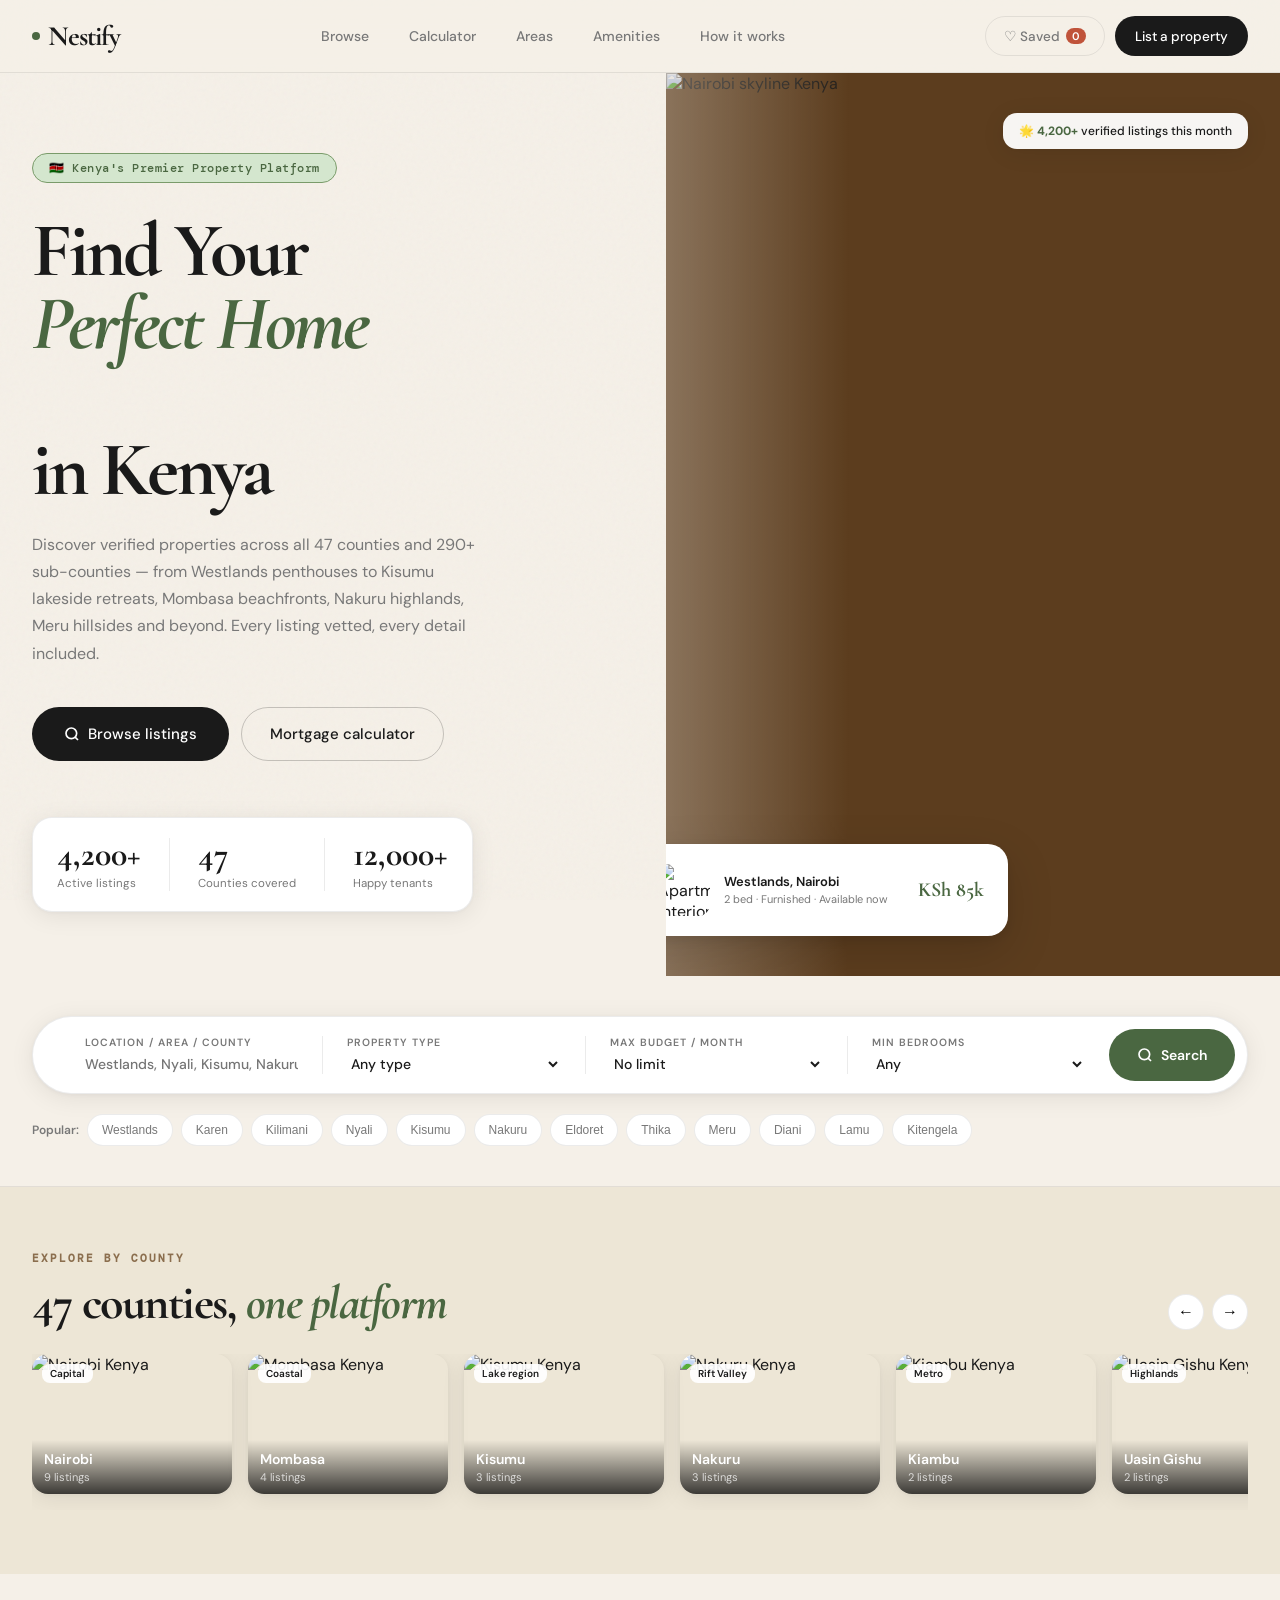
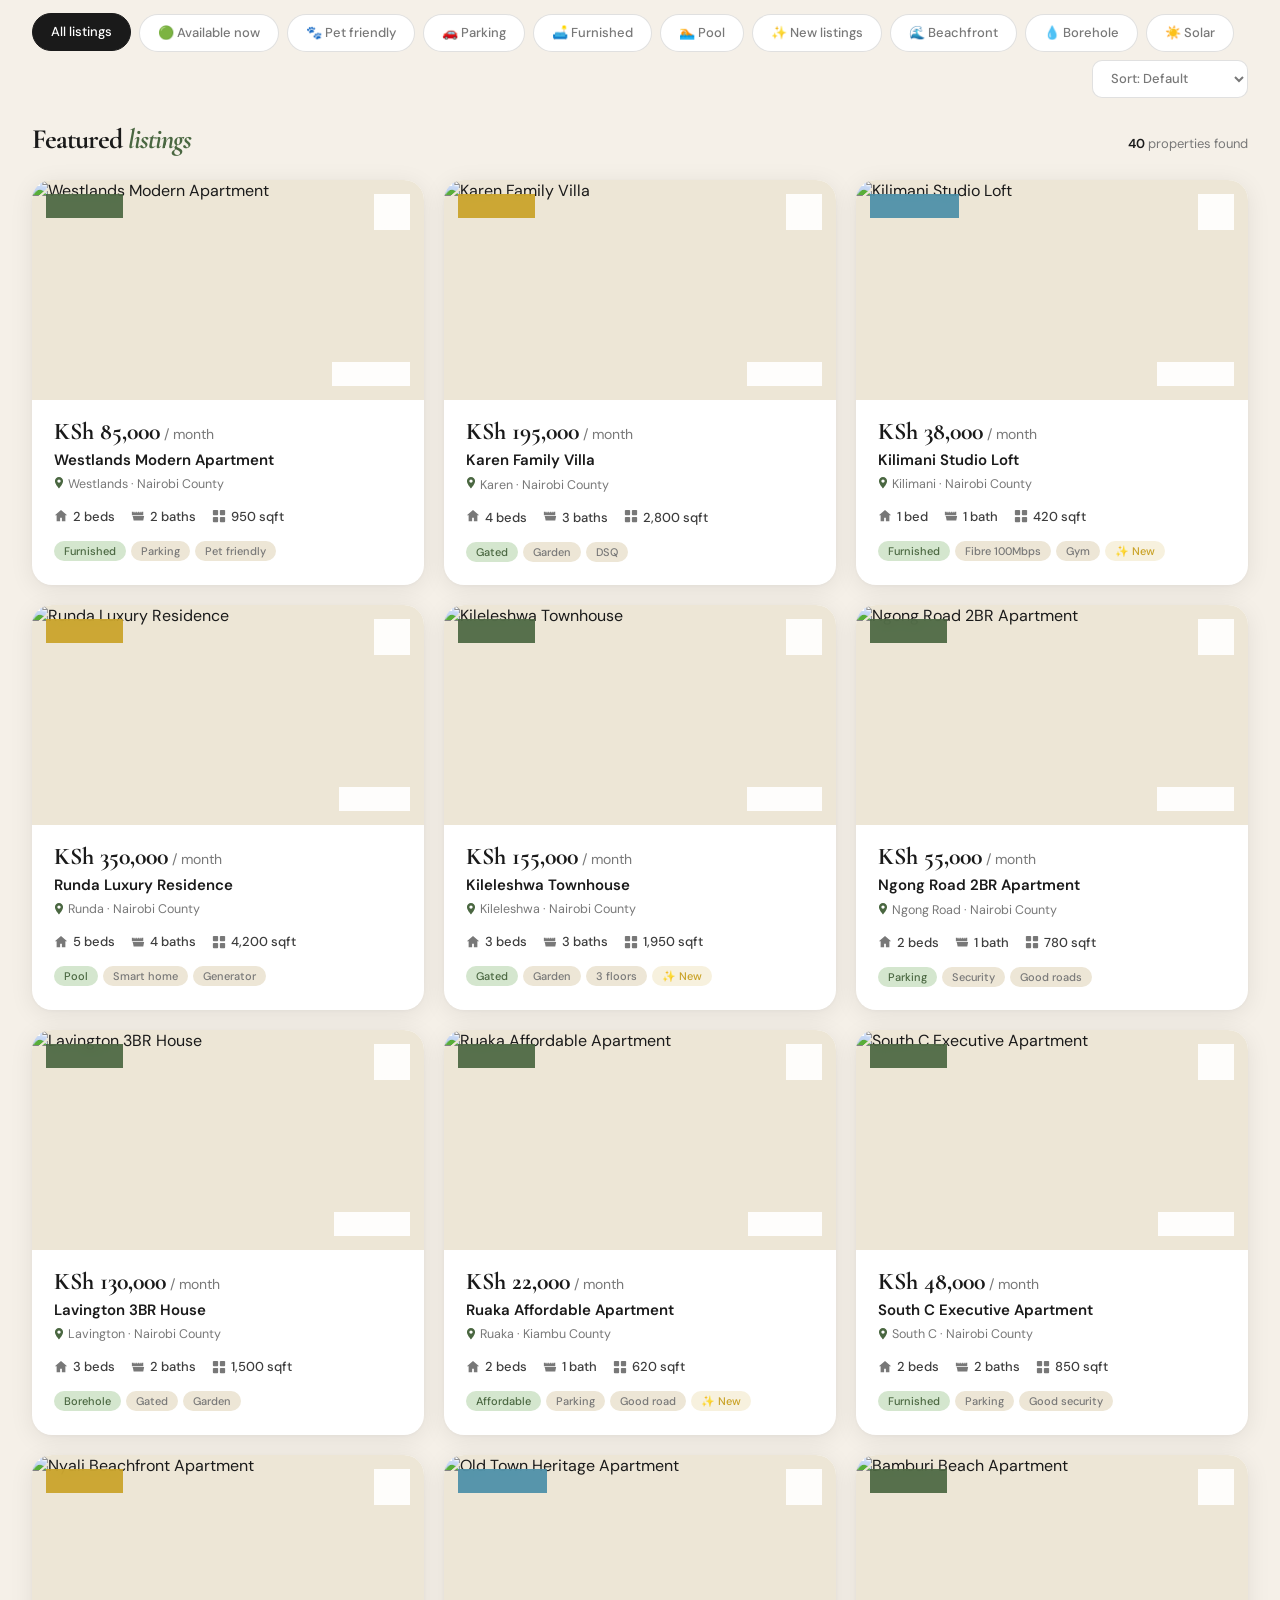
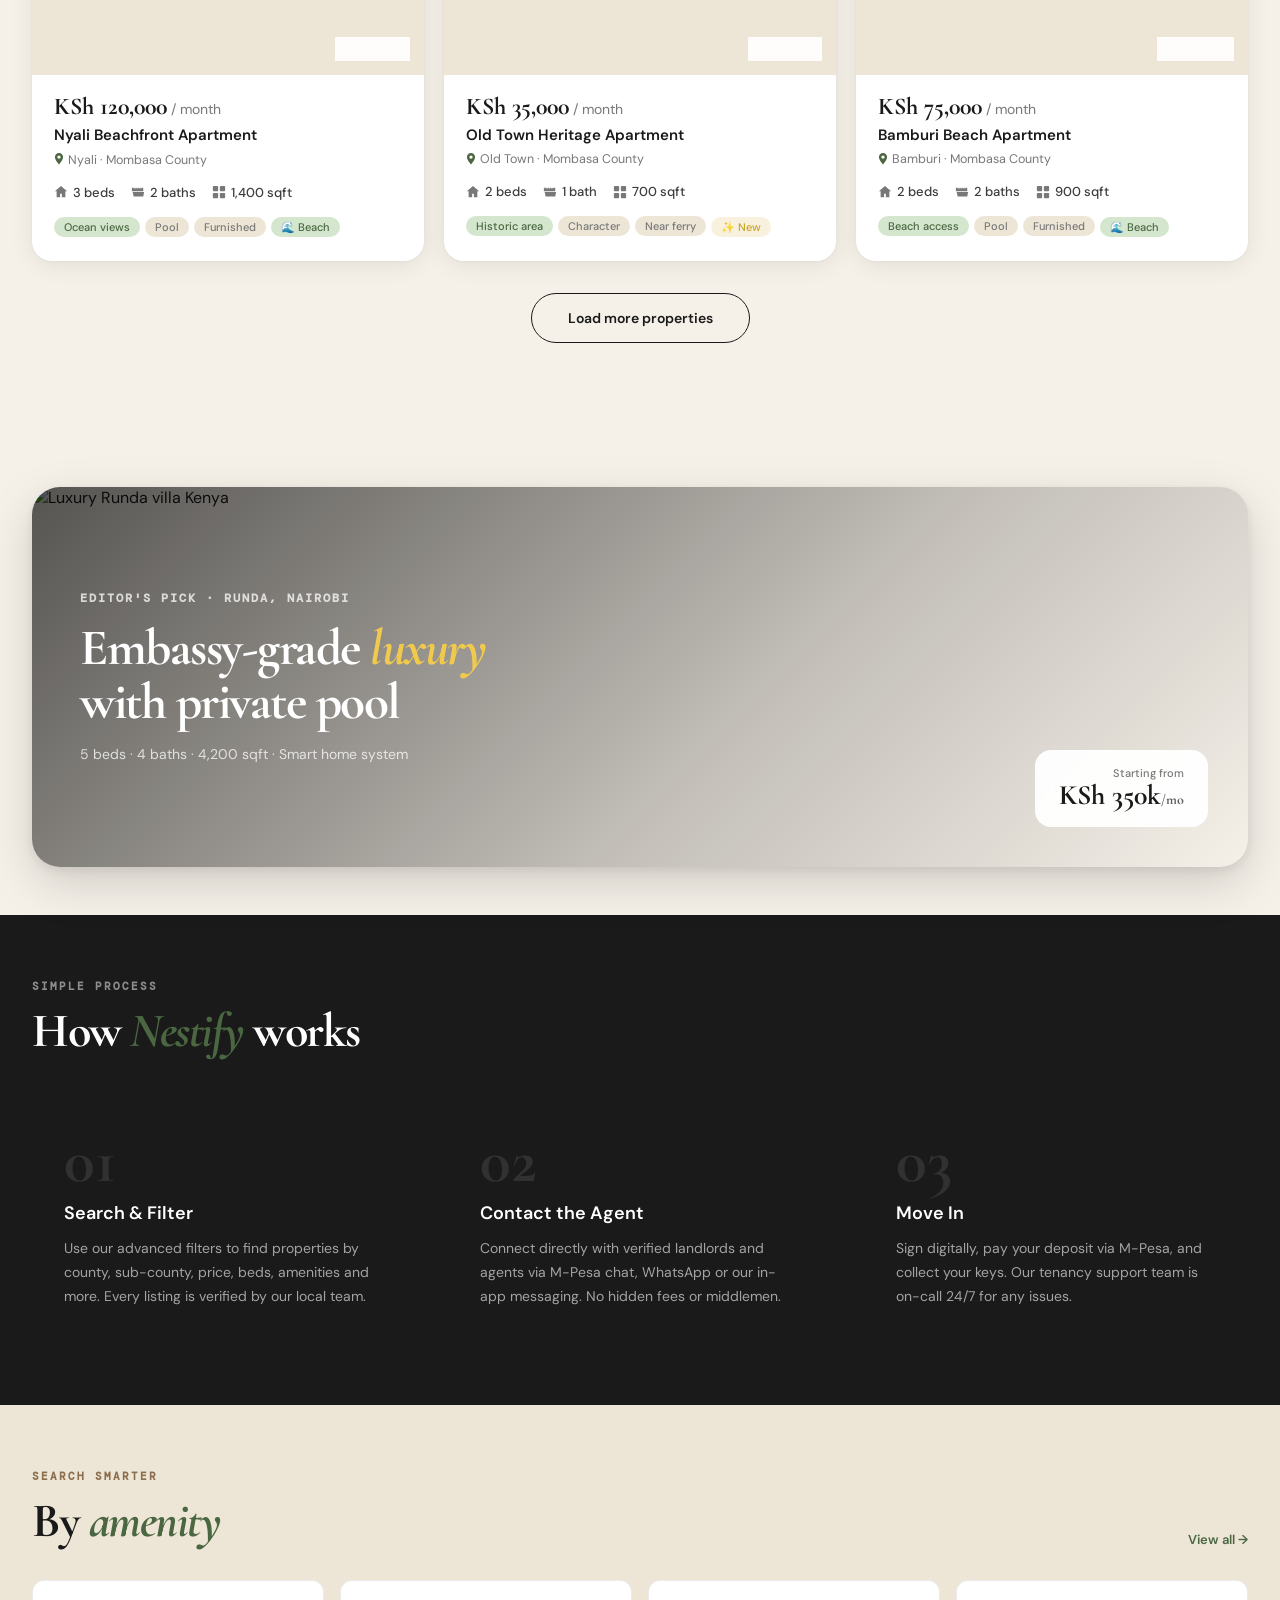
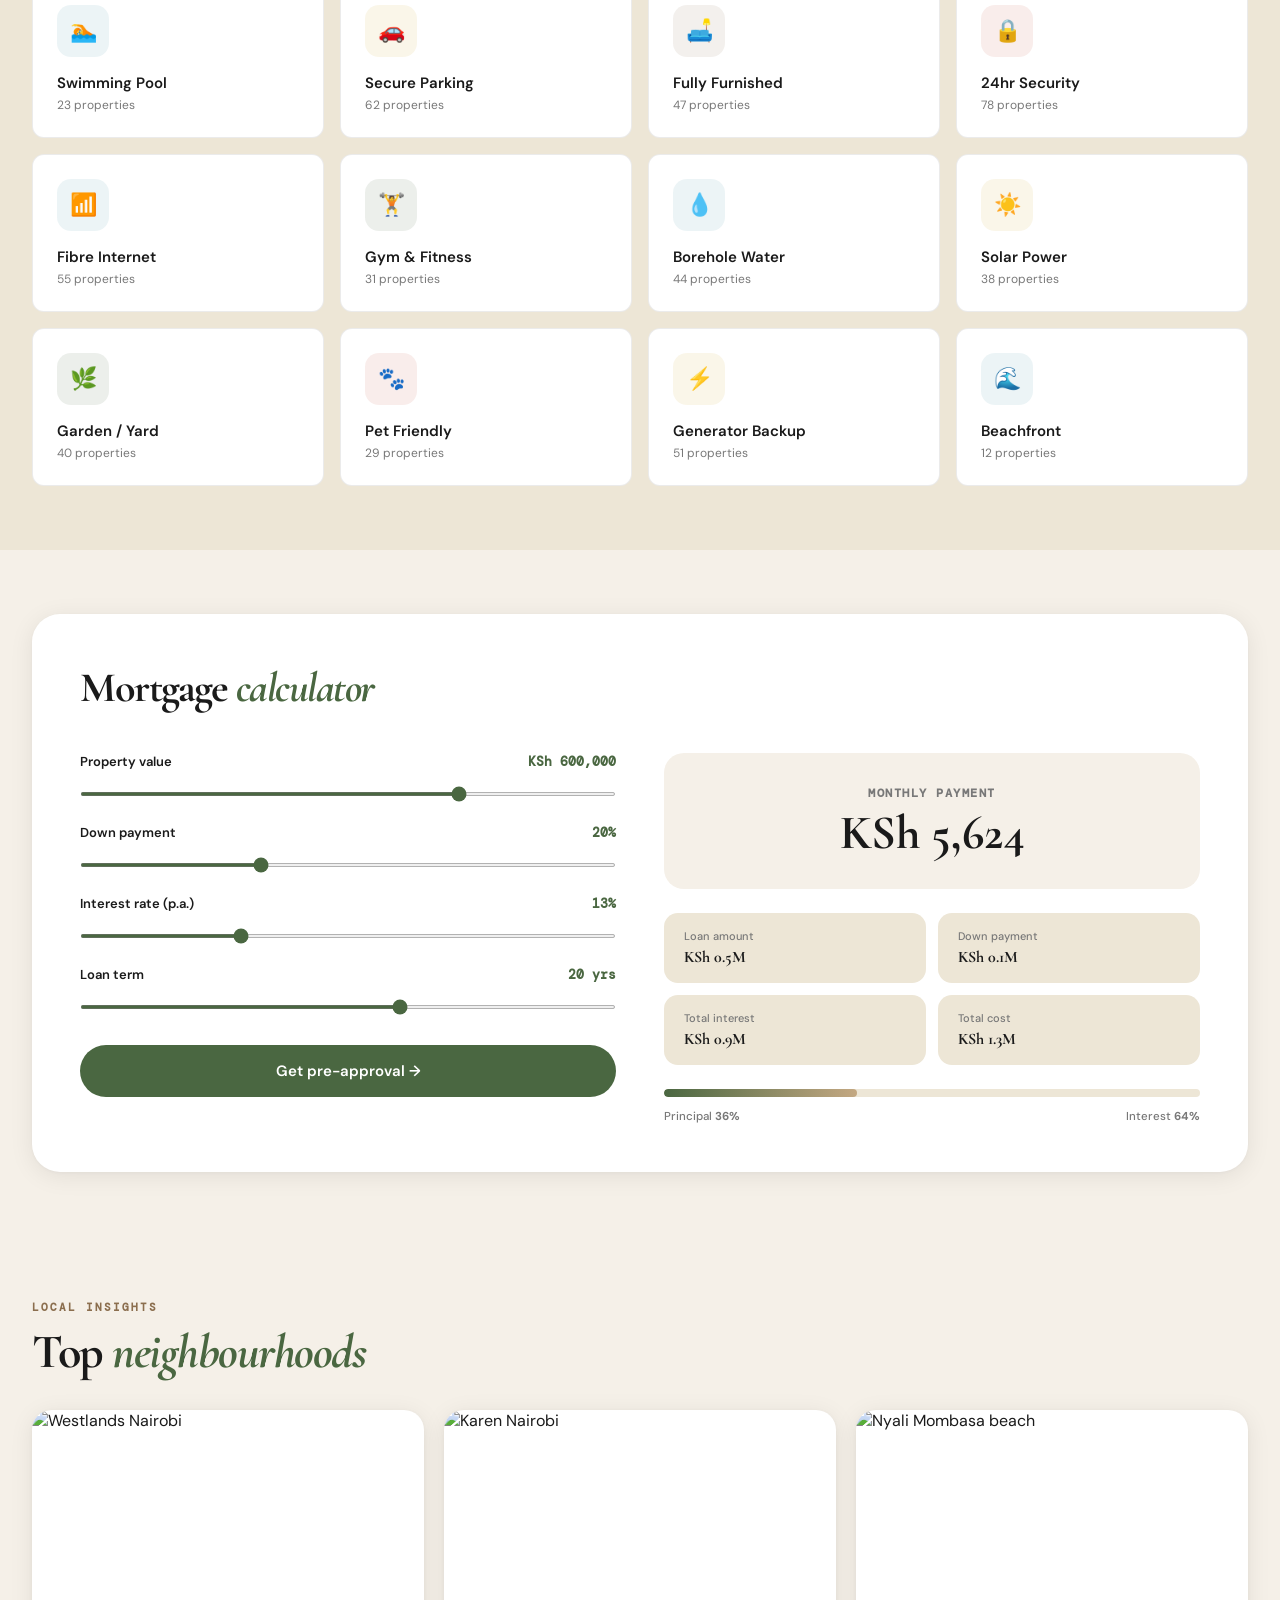
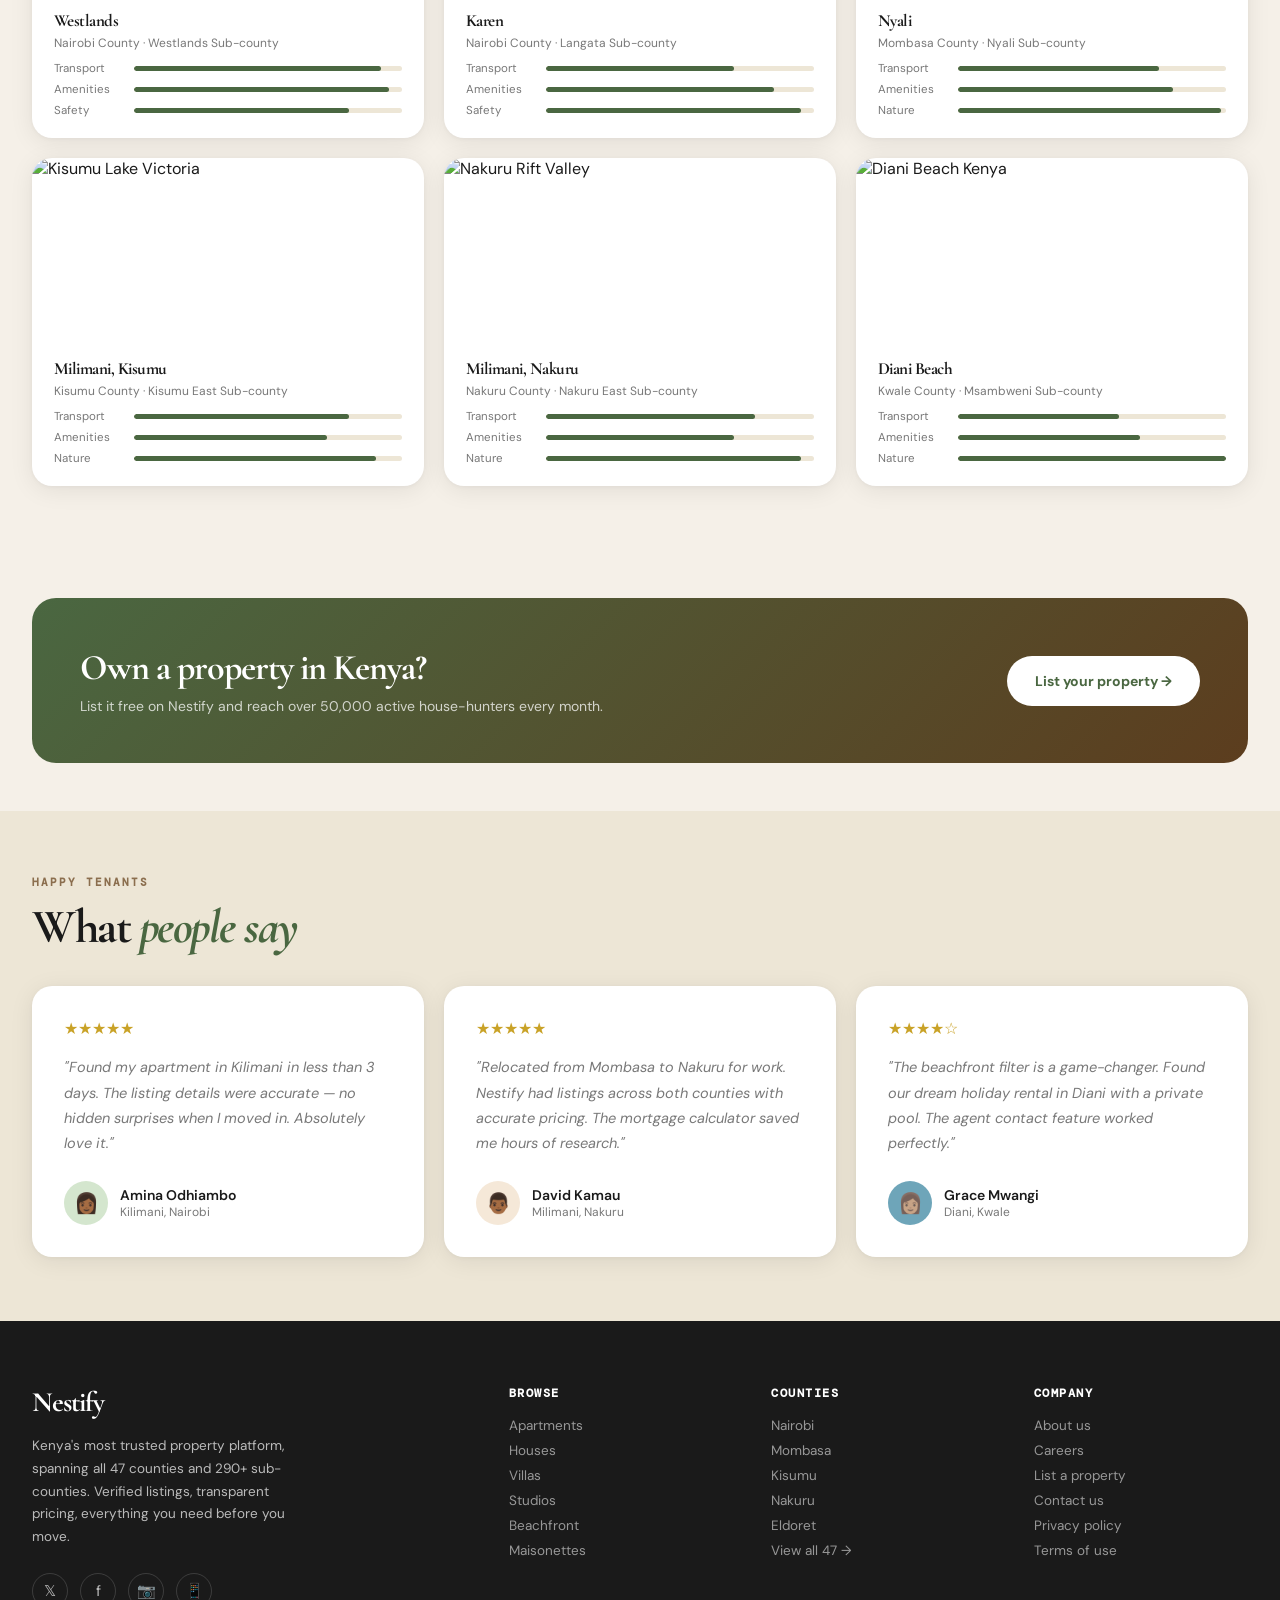
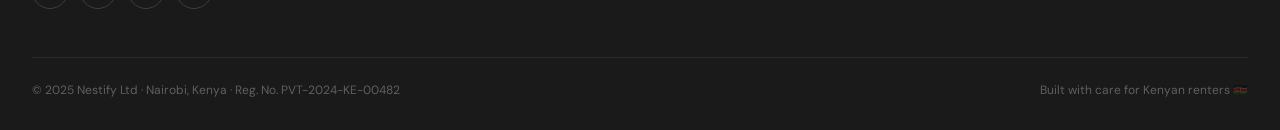
==== index.html @ 5747f7d3 "changing nestlify.html to index.html to fix vercel error 404" ====
<!DOCTYPE html>
<html lang="en">
<head>
<meta charset="UTF-8"/>
<meta name="viewport" content="width=device-width, initial-scale=1.0"/>
<title>Nestify — Find Your Perfect Home Across Kenya</title>
<link rel="preconnect" href="https://fonts.googleapis.com"/>
<link href="https://fonts.googleapis.com/css2?family=Cormorant+Garamond:ital,wght@0,400;0,600;0,700;1,400;1,600&family=DM+Sans:wght@300;400;500;600&family=DM+Mono:wght@400;500&display=swap" rel="stylesheet"/>
<link rel="stylesheet" href="style.css"/>
</head>
<body>


<div class="toast" id="toast"></div>

<!-- MOBILE NAV -->
<div class="mobile-nav" id="mobileNav">
  <div class="mobile-nav-header">
    <div class="logo"><div class="logo-dot"></div>Nestify</div>
    <button onclick="toggleMobileNav()" style="background:none;border:none;font-size:22px;cursor:pointer">✕</button>
  </div>
  <div class="mobile-nav-links">
    <a onclick="scrollTo('listings');toggleMobileNav()">Browse Listings</a>
    <a onclick="scrollTo('calculator');toggleMobileNav()">Mortgage Calculator</a>
    <a onclick="scrollTo('neighbourhoods');toggleMobileNav()">Neighbourhoods</a>
    <a onclick="scrollTo('amenities');toggleMobileNav()">Amenities</a>
    <a onclick="scrollTo('how');toggleMobileNav()">How It Works</a>
  </div>
</div>

<!-- MODAL -->
<div class="modal-overlay" id="modal" onclick="handleModalClick(event)">
  <div class="modal" id="modalContent">
    <button class="modal-close" onclick="closeModal()">✕</button>
    <div id="modalInner"></div>
  </div>
</div>

<div class="page">

<!-- ── NAVBAR ── -->
<nav>
  <div class="nav-inner">
    <div class="logo"><div class="logo-dot"></div>Nestify</div>
    <div class="nav-links">
      <a onclick="document.getElementById('listings').scrollIntoView({behavior:'smooth'})">Browse</a>
      <a onclick="document.getElementById('calculator').scrollIntoView({behavior:'smooth'})">Calculator</a>
      <a onclick="document.getElementById('neighbourhoods').scrollIntoView({behavior:'smooth'})">Areas</a>
      <a onclick="document.getElementById('amenities').scrollIntoView({behavior:'smooth'})">Amenities</a>
      <a onclick="document.getElementById('how').scrollIntoView({behavior:'smooth'})">How it works</a>
    </div>
    <div class="nav-right">
      <button class="btn-outline" onclick="showToast('Your saved listings will appear here!')">
        ♡ Saved <span class="saved-badge" id="savedCount">0</span>
      </button>
      <button class="btn-primary" onclick="showToast('List your property — coming soon!')">List a property</button>
      <div class="hamburger" onclick="toggleMobileNav()">
        <span></span><span></span><span></span>
      </div>
    </div>
  </div>
</nav>

<!-- ── HERO ── -->
<section class="hero">
  <div class="hero-left">
    <div class="hero-eyebrow">🇰🇪 Kenya's Premier Property Platform</div>
    <h1>Find Your<br><em>Perfect Home</em><br>in Kenya</h1>
    <p class="hero-sub">Discover verified properties across all 47 counties and 290+ sub-counties — from Westlands penthouses to Kisumu lakeside retreats, Mombasa beachfronts, Nakuru highlands, Meru hillsides and beyond. Every listing vetted, every detail included.</p>
    <div class="hero-ctas">
      <button class="btn-hero-main" onclick="document.getElementById('listings').scrollIntoView({behavior:'smooth'})">
        <svg width="16" height="16" fill="none" stroke="currentColor" stroke-width="2.5" viewBox="0 0 24 24"><circle cx="11" cy="11" r="8"/><path d="M21 21l-4.35-4.35"/></svg>
        Browse listings
      </button>
      <button class="btn-hero-ghost" onclick="document.getElementById('calculator').scrollIntoView({behavior:'smooth'})">Mortgage calculator</button>
    </div>
    <div class="hero-stats">
      <div class="hero-stat"><div class="stat-num" id="cu1">0</div><div class="stat-label">Active listings</div></div>
      <div class="hero-stat"><div class="stat-num" id="cu2">0</div><div class="stat-label">Counties covered</div></div>
      <div class="hero-stat"><div class="stat-num" id="cu3">0</div><div class="stat-label">Happy tenants</div></div>
    </div>
  </div>
  <div class="hero-right">
    <!-- Real Nairobi skyline from Unsplash -->
    <img class="hero-img-main"
      src="https://images.unsplash.com/photo-1611348586840-ea9872d33411?w=900&q=80&auto=format&fit=crop"
      alt="Nairobi skyline Kenya" loading="lazy"/>
    <div class="hero-float-card">
      <img class="float-img"
        src="https://images.unsplash.com/photo-1564013799919-ab600027ffc6?w=120&q=80&auto=format&fit=crop"
        alt="Apartment interior"/>
      <div class="float-info">
        <h4>Westlands, Nairobi</h4>
        <p>2 bed · Furnished · Available now</p>
      </div>
      <div class="float-price">KSh 85k</div>
    </div>
    <div class="hero-badge-card">🌟 <span>4,200+</span> verified listings this month</div>
  </div>
</section>

<!-- ── SEARCH ── -->
<div class="search-wrap" id="listings">
  <div class="container">
    <div class="search-bar">
      <div class="sf">
        <label>Location / Area / County</label>
        <input type="text" id="searchInput" placeholder="Westlands, Nyali, Kisumu, Nakuru, Eldoret…" oninput="filterListings()"/>
      </div>
      <div class="sf">
        <label>Property type</label>
        <select id="typeFilter" onchange="filterListings()">
          <option value="">Any type</option>
          <option>Apartment</option>
          <option>House</option>
          <option>Studio</option>
          <option>Villa</option>
          <option>Townhouse</option>
          <option>Beachfront</option>
          <option>Cottage</option>
          <option>Bungalow</option>
          <option>Maisonette</option>
        </select>
      </div>
      <div class="sf">
        <label>Max budget / month</label>
        <select id="priceFilter" onchange="filterListings()">
          <option value="">No limit</option>
          <option value="15000">Under KSh 15k</option>
          <option value="30000">Under KSh 30k</option>
          <option value="60000">Under KSh 60k</option>
          <option value="100000">Under KSh 100k</option>
          <option value="200000">Under KSh 200k</option>
          <option value="400000">Under KSh 400k</option>
        </select>
      </div>
      <div class="sf">
        <label>Min bedrooms</label>
        <select id="bedsFilter" onchange="filterListings()">
          <option value="0">Any</option>
          <option value="1">1+</option>
          <option value="2">2+</option>
          <option value="3">3+</option>
          <option value="4">4+</option>
        </select>
      </div>
      <button class="btn-search-main" onclick="filterListings()">
        <svg width="16" height="16" fill="none" stroke="currentColor" stroke-width="2.5" viewBox="0 0 24 24"><circle cx="11" cy="11" r="8"/><path d="M21 21l-4.35-4.35"/></svg>
        Search
      </button>
    </div>
    <div class="quick-areas">
      <span style="font-size:12px;font-weight:600;color:var(--ink-muted);align-self:center;white-space:nowrap">Popular:</span>
      <button class="area-pill" onclick="quickSearch('Westlands')">Westlands</button>
      <button class="area-pill" onclick="quickSearch('Karen')">Karen</button>
      <button class="area-pill" onclick="quickSearch('Kilimani')">Kilimani</button>
      <button class="area-pill" onclick="quickSearch('Nyali')">Nyali</button>
      <button class="area-pill" onclick="quickSearch('Kisumu')">Kisumu</button>
      <button class="area-pill" onclick="quickSearch('Nakuru')">Nakuru</button>
      <button class="area-pill" onclick="quickSearch('Eldoret')">Eldoret</button>
      <button class="area-pill" onclick="quickSearch('Thika')">Thika</button>
      <button class="area-pill" onclick="quickSearch('Meru')">Meru</button>
      <button class="area-pill" onclick="quickSearch('Diani')">Diani</button>
      <button class="area-pill" onclick="quickSearch('Lamu')">Lamu</button>
      <button class="area-pill" onclick="quickSearch('Kitengela')">Kitengela</button>
    </div>
  </div>
</div>

<!-- ── COUNTY EXPLORER ── -->
<section class="county-section">
  <div class="container">
    <div class="section-label">Explore by County</div>
    <div style="display:flex;justify-content:space-between;align-items:flex-end;flex-wrap:wrap;gap:1rem">
      <div class="section-title" style="margin-bottom:0">47 counties, <em>one platform</em></div>
      <div class="county-scroll-nav">
        <button class="scroll-btn" onclick="scrollCounties(-1)">←</button>
        <button class="scroll-btn" onclick="scrollCounties(1)">→</button>
      </div>
    </div>
    <div style="margin-top:1.5rem" class="county-scroll" id="countyScroll"></div>
  </div>
</section>

<!-- ── FILTER + LISTINGS ── -->
<section class="filter-section">
  <div class="container">
    <div class="filter-row">
      <button class="chip on" data-f="all" onclick="setChip(this,'all')">All listings</button>
      <button class="chip" data-f="available" onclick="setChip(this,'available')">🟢 Available now</button>
      <button class="chip" data-f="pet" onclick="setChip(this,'pet')">🐾 Pet friendly</button>
      <button class="chip" data-f="parking" onclick="setChip(this,'parking')">🚗 Parking</button>
      <button class="chip" data-f="furnished" onclick="setChip(this,'furnished')">🛋️ Furnished</button>
      <button class="chip" data-f="pool" onclick="setChip(this,'pool')">🏊 Pool</button>
      <button class="chip" data-f="new" onclick="setChip(this,'new')">✨ New listings</button>
      <button class="chip" data-f="beachfront" onclick="setChip(this,'beachfront')">🌊 Beachfront</button>
      <button class="chip" data-f="borehole" onclick="setChip(this,'borehole')">💧 Borehole</button>
      <button class="chip" data-f="solar" onclick="setChip(this,'solar')">☀️ Solar</button>
      <select class="sort-sel" id="sortSelect" onchange="filterListings()">
        <option value="default">Sort: Default</option>
        <option value="price_asc">Price: Low → High</option>
        <option value="price_desc">Price: High → Low</option>
        <option value="size_desc">Size: Largest first</option>
        <option value="rating">Top rated</option>
      </select>
    </div>
  </div>
</section>

<section class="listings-section">
  <div class="container">
    <div style="display:flex;align-items:baseline;justify-content:space-between;margin-bottom:1.5rem;flex-wrap:wrap;gap:.5rem">
      <div style="font-family:'Cormorant Garamond',serif;font-size:28px;font-weight:700;color:var(--ink);letter-spacing:-1px">
        Featured <em style="font-style:italic;color:var(--sage)">listings</em>
      </div>
      <div class="results-meta"><strong id="resultCount">0</strong> properties found</div>
    </div>
    <div class="grid" id="listingsGrid"></div>
    <div class="load-more-wrap" id="loadMoreWrap" style="display:none">
      <button class="btn-load-more" onclick="loadMore()">Load more properties</button>
    </div>
  </div>
</section>

<!-- ── FEATURED BANNER ── -->
<div class="container">
  <div class="featured-banner" onclick="openModal(6)">
    <img src="https://images.unsplash.com/photo-1600047509807-ba8f99d2cdde?w=1200&q=80&auto=format&fit=crop" alt="Luxury Runda villa Kenya"/>
    <div class="featured-overlay">
      <div class="featured-label">Editor's Pick · Runda, Nairobi</div>
      <div class="featured-title">Embassy-grade <em>luxury</em><br>with private pool</div>
      <div class="featured-meta">5 beds · 4 baths · 4,200 sqft · Smart home system</div>
    </div>
    <div class="featured-price">
      <div class="fp-label">Starting from</div>
      <div class="fp-val">KSh 350k<small style="font-size:14px;opacity:.7">/mo</small></div>
    </div>
  </div>
</div>

<!-- ── HOW IT WORKS ── -->
<section class="how-section" id="how">
  <div class="container">
    <div class="section-label" style="color:rgba(255,255,255,.5)">Simple process</div>
    <div class="section-title" style="color:#fff;margin-bottom:0">How <em>Nestify</em> works</div>
    <div class="how-grid">
      <div class="how-step">
        <div class="how-num">01</div>
        <div class="how-title">Search & Filter</div>
        <div class="how-desc">Use our advanced filters to find properties by county, sub-county, price, beds, amenities and more. Every listing is verified by our local team.</div>
      </div>
      <div class="how-step">
        <div class="how-num">02</div>
        <div class="how-title">Contact the Agent</div>
        <div class="how-desc">Connect directly with verified landlords and agents via M-Pesa chat, WhatsApp or our in-app messaging. No hidden fees or middlemen.</div>
      </div>
      <div class="how-step">
        <div class="how-num">03</div>
        <div class="how-title">Move In</div>
        <div class="how-desc">Sign digitally, pay your deposit via M-Pesa, and collect your keys. Our tenancy support team is on-call 24/7 for any issues.</div>
      </div>
    </div>
  </div>
</section>

<!-- ── AMENITIES ── -->
<section class="amenities-section" id="amenities">
  <div class="container">
    <div class="section-label">Search smarter</div>
    <div style="display:flex;justify-content:space-between;align-items:flex-end;margin-bottom:2rem;flex-wrap:wrap;gap:1rem">
      <div class="section-title" style="margin-bottom:0">By <em>amenity</em></div>
      <a style="font-size:13px;color:var(--sage);font-weight:600;cursor:pointer" onclick="showToast('Full amenity search coming soon!')">View all →</a>
    </div>
    <div class="amenities-grid">
      <div class="am-card" onclick="setChipByKey('pool')"><div class="am-icon" style="background:rgba(74,143,168,.1)">🏊</div><div class="am-name">Swimming Pool</div><div class="am-count">23 properties</div></div>
      <div class="am-card" onclick="setChipByKey('parking')"><div class="am-icon" style="background:rgba(201,162,39,.1)">🚗</div><div class="am-name">Secure Parking</div><div class="am-count">62 properties</div></div>
      <div class="am-card" onclick="setChipByKey('furnished')"><div class="am-icon" style="background:rgba(139,110,78,.1)">🛋️</div><div class="am-name">Fully Furnished</div><div class="am-count">47 properties</div></div>
      <div class="am-card" onclick="showToast('Filtering by 24hr security…')"><div class="am-icon" style="background:rgba(192,83,58,.1)">🔒</div><div class="am-name">24hr Security</div><div class="am-count">78 properties</div></div>
      <div class="am-card" onclick="showToast('Filtering by fibre internet…')"><div class="am-icon" style="background:rgba(74,143,168,.1)">📶</div><div class="am-name">Fibre Internet</div><div class="am-count">55 properties</div></div>
      <div class="am-card" onclick="showToast('Filtering by gym…')"><div class="am-icon" style="background:rgba(74,103,65,.1)">🏋️</div><div class="am-name">Gym & Fitness</div><div class="am-count">31 properties</div></div>
      <div class="am-card" onclick="setChipByKey('borehole')"><div class="am-icon" style="background:rgba(74,143,168,.1)">💧</div><div class="am-name">Borehole Water</div><div class="am-count">44 properties</div></div>
      <div class="am-card" onclick="setChipByKey('solar')"><div class="am-icon" style="background:rgba(201,162,39,.1)">☀️</div><div class="am-name">Solar Power</div><div class="am-count">38 properties</div></div>
      <div class="am-card" onclick="showToast('Filtering by garden…')"><div class="am-icon" style="background:rgba(74,103,65,.1)">🌿</div><div class="am-name">Garden / Yard</div><div class="am-count">40 properties</div></div>
      <div class="am-card" onclick="setChipByKey('pet')"><div class="am-icon" style="background:rgba(192,83,58,.1)">🐾</div><div class="am-name">Pet Friendly</div><div class="am-count">29 properties</div></div>
      <div class="am-card" onclick="showToast('Filtering by generator backup…')"><div class="am-icon" style="background:rgba(201,162,39,.1)">⚡</div><div class="am-name">Generator Backup</div><div class="am-count">51 properties</div></div>
      <div class="am-card" onclick="setChipByKey('beachfront')"><div class="am-icon" style="background:rgba(74,143,168,.1)">🌊</div><div class="am-name">Beachfront</div><div class="am-count">12 properties</div></div>
    </div>
  </div>
</section>

<!-- ── CALCULATOR ── -->
<div class="container" id="calculator">
  <div class="calc-section">
    <div class="calc-title">Mortgage <em>calculator</em></div>
    <div class="calc-grid">
      <div class="calc-inputs">
        <div>
          <div class="calc-row-label">Property value <span id="loanValDisplay">KSh 8,000</span></div>
          <input type="range" class="calc-slider" id="loanVal" min="100000" max="800000" step="500000" value="8000000" oninput="updateCalc()"/>
        </div>
        <div>
          <div class="calc-row-label">Down payment <span id="downPayDisplay">20%</span></div>
          <input type="range" class="calc-slider" id="downPay" min="5" max="50" step="5" value="20" oninput="updateCalc()"/>
        </div>
        <div>
          <div class="calc-row-label">Interest rate (p.a.) <span id="rateDisplay">13%</span></div>
          <input type="range" class="calc-slider" id="rateSlider" min="8" max="25" step="0.5" value="13" oninput="updateCalc()"/>
        </div>
        <div>
          <div class="calc-row-label">Loan term <span id="termDisplay">20 years</span></div>
          <input type="range" class="calc-slider" id="termSlider" min="5" max="30" step="1" value="20" oninput="updateCalc()"/>
        </div>
        <button class="btn-preapprove" onclick="showToast('Pre-approval feature coming soon! 🏦')">Get pre-approval →</button>
      </div>
      <div class="calc-results">
        <div class="calc-main">
          <div class="cm-label">Monthly Payment</div>
          <div class="cm-value" id="monthlyPayment">—</div>
        </div>
        <div class="calc-breakdown">
          <div class="cb-item"><div class="cb-label">Loan amount</div><div class="cb-val" id="loanAmount">—</div></div>
          <div class="cb-item"><div class="cb-label">Down payment</div><div class="cb-val" id="downPayAmt">—</div></div>
          <div class="cb-item"><div class="cb-label">Total interest</div><div class="cb-val" id="totalInterest">—</div></div>
          <div class="cb-item"><div class="cb-label">Total cost</div><div class="cb-val" id="totalCost">—</div></div>
        </div>
        <div class="calc-bar-wrap"><div class="calc-bar-fill" id="calcBarFill" style="width:60%"></div></div>
        <div class="calc-bar-labels">
          <span>Principal <strong id="principalPct">60%</strong></span>
          <span>Interest <strong id="interestPct">40%</strong></span>
        </div>
      </div>
    </div>
  </div>
</div>

<!-- ── NEIGHBOURHOODS ── -->
<section class="nbr-section" id="neighbourhoods">
  <div class="container">
    <div class="section-label">Local insights</div>
    <div class="section-title">Top <em>neighbourhoods</em></div>
    <div class="nbr-grid">
      <div class="nbr-card" onclick="quickSearch('Westlands')">
        <img class="nbr-img" src="https://images.unsplash.com/photo-1611348586840-ea9872d33411?w=600&q=80&auto=format&fit=crop" alt="Westlands Nairobi"/>
        <div class="nbr-body">
          <div class="nbr-name">Westlands</div>
          <div class="nbr-county">Nairobi County · Westlands Sub-county</div>
          <div class="nbr-scores">
            <div class="sb"><div class="sb-label">Transport</div><div class="sb-bg"><div class="sb-fill" style="width:92%"></div></div></div>
            <div class="sb"><div class="sb-label">Amenities</div><div class="sb-bg"><div class="sb-fill" style="width:95%"></div></div></div>
            <div class="sb"><div class="sb-label">Safety</div><div class="sb-bg"><div class="sb-fill" style="width:80%"></div></div></div>
          </div>
        </div>
      </div>
      <div class="nbr-card" onclick="quickSearch('Karen')">
        <img class="nbr-img" src="https://images.unsplash.com/photo-1600596542815-ffad4c1539a9?w=600&q=80&auto=format&fit=crop" alt="Karen Nairobi"/>
        <div class="nbr-body">
          <div class="nbr-name">Karen</div>
          <div class="nbr-county">Nairobi County · Langata Sub-county</div>
          <div class="nbr-scores">
            <div class="sb"><div class="sb-label">Transport</div><div class="sb-bg"><div class="sb-fill" style="width:70%"></div></div></div>
            <div class="sb"><div class="sb-label">Amenities</div><div class="sb-bg"><div class="sb-fill" style="width:85%"></div></div></div>
            <div class="sb"><div class="sb-label">Safety</div><div class="sb-bg"><div class="sb-fill" style="width:95%"></div></div></div>
          </div>
        </div>
      </div>
      <div class="nbr-card" onclick="quickSearch('Nyali')">
        <img class="nbr-img" src="https://images.unsplash.com/photo-1590523741831-ab7e8b8f9c7f?w=600&q=80&auto=format&fit=crop" alt="Nyali Mombasa beach"/>
        <div class="nbr-body">
          <div class="nbr-name">Nyali</div>
          <div class="nbr-county">Mombasa County · Nyali Sub-county</div>
          <div class="nbr-scores">
            <div class="sb"><div class="sb-label">Transport</div><div class="sb-bg"><div class="sb-fill" style="width:75%"></div></div></div>
            <div class="sb"><div class="sb-label">Amenities</div><div class="sb-bg"><div class="sb-fill" style="width:80%"></div></div></div>
            <div class="sb"><div class="sb-label">Nature</div><div class="sb-bg"><div class="sb-fill" style="width:98%"></div></div></div>
          </div>
        </div>
      </div>
      <div class="nbr-card" onclick="quickSearch('Milimani')">
        <img class="nbr-img" src="https://images.unsplash.com/photo-1504205166486-5d3e16ce49c4?w=600&q=80&auto=format&fit=crop" alt="Kisumu Lake Victoria"/>
        <div class="nbr-body">
          <div class="nbr-name">Milimani, Kisumu</div>
          <div class="nbr-county">Kisumu County · Kisumu East Sub-county</div>
          <div class="nbr-scores">
            <div class="sb"><div class="sb-label">Transport</div><div class="sb-bg"><div class="sb-fill" style="width:80%"></div></div></div>
            <div class="sb"><div class="sb-label">Amenities</div><div class="sb-bg"><div class="sb-fill" style="width:72%"></div></div></div>
            <div class="sb"><div class="sb-label">Nature</div><div class="sb-bg"><div class="sb-fill" style="width:90%"></div></div></div>
          </div>
        </div>
      </div>
      <div class="nbr-card" onclick="quickSearch('Nakuru')">
        <img class="nbr-img" src="https://images.unsplash.com/photo-1547471080-7cc2caa01a7e?w=600&q=80&auto=format&fit=crop" alt="Nakuru Rift Valley"/>
        <div class="nbr-body">
          <div class="nbr-name">Milimani, Nakuru</div>
          <div class="nbr-county">Nakuru County · Nakuru East Sub-county</div>
          <div class="nbr-scores">
            <div class="sb"><div class="sb-label">Transport</div><div class="sb-bg"><div class="sb-fill" style="width:78%"></div></div></div>
            <div class="sb"><div class="sb-label">Amenities</div><div class="sb-bg"><div class="sb-fill" style="width:70%"></div></div></div>
            <div class="sb"><div class="sb-label">Nature</div><div class="sb-bg"><div class="sb-fill" style="width:95%"></div></div></div>
          </div>
        </div>
      </div>
      <div class="nbr-card" onclick="quickSearch('Diani')">
        <img class="nbr-img" src="https://images.unsplash.com/photo-1589197331516-4d84b72ebde3?w=600&q=80&auto=format&fit=crop" alt="Diani Beach Kenya"/>
        <div class="nbr-body">
          <div class="nbr-name">Diani Beach</div>
          <div class="nbr-county">Kwale County · Msambweni Sub-county</div>
          <div class="nbr-scores">
            <div class="sb"><div class="sb-label">Transport</div><div class="sb-bg"><div class="sb-fill" style="width:60%"></div></div></div>
            <div class="sb"><div class="sb-label">Amenities</div><div class="sb-bg"><div class="sb-fill" style="width:68%"></div></div></div>
            <div class="sb"><div class="sb-label">Nature</div><div class="sb-bg"><div class="sb-fill" style="width:100%"></div></div></div>
          </div>
        </div>
      </div>
    </div>
  </div>
</section>

<!-- ── CTA BANNER ── -->
<div class="container">
  <div class="cta-banner">
    <div>
      <div class="cta-banner-title">Own a property in Kenya?</div>
      <div class="cta-banner-sub">List it free on Nestify and reach over 50,000 active house-hunters every month.</div>
    </div>
    <button class="btn-cta-white" onclick="showToast('Landlord portal coming soon! 🏠')">List your property →</button>
  </div>
</div>

<!-- ── TESTIMONIALS ── -->
<section class="testi-section">
  <div class="container">
    <div class="section-label">Happy tenants</div>
    <div class="section-title">What <em>people say</em></div>
    <div class="testi-grid">
      <div class="testi-card">
        <div class="testi-stars">★★★★★</div>
        <div class="testi-quote">"Found my apartment in Kilimani in less than 3 days. The listing details were accurate — no hidden surprises when I moved in. Absolutely love it."</div>
        <div class="testi-avatar">
          <div class="testi-pic" style="background:var(--sage-pale);display:flex;align-items:center;justify-content:center;font-size:20px">👩🏾</div>
          <div><div class="testi-name">Amina Odhiambo</div><div class="testi-loc">Kilimani, Nairobi</div></div>
        </div>
      </div>
      <div class="testi-card">
        <div class="testi-stars">★★★★★</div>
        <div class="testi-quote">"Relocated from Mombasa to Nakuru for work. Nestify had listings across both counties with accurate pricing. The mortgage calculator saved me hours of research."</div>
        <div class="testi-avatar">
          <div class="testi-pic" style="background:var(--earth-pale,#f5e8d8);display:flex;align-items:center;justify-content:center;font-size:20px">👨🏾</div>
          <div><div class="testi-name">David Kamau</div><div class="testi-loc">Milimani, Nakuru</div></div>
        </div>
      </div>
      <div class="testi-card">
        <div class="testi-stars">★★★★☆</div>
        <div class="testi-quote">"The beachfront filter is a game-changer. Found our dream holiday rental in Diani with a private pool. The agent contact feature worked perfectly."</div>
        <div class="testi-avatar">
          <div class="testi-pic" style="background:var(--sky);display:flex;align-items:center;justify-content:center;font-size:20px;opacity:.8">👩🏽</div>
          <div><div class="testi-name">Grace Mwangi</div><div class="testi-loc">Diani, Kwale</div></div>
        </div>
      </div>
    </div>
  </div>
</section>

<!-- ── FOOTER ── -->
<footer class="footer-section">
  <div class="container">
    <div class="footer-grid">
      <div>
        <div class="footer-logo">Nestify</div>
        <div class="footer-tagline">Kenya's most trusted property platform, spanning all 47 counties and 290+ sub-counties. Verified listings, transparent pricing, everything you need before you move.</div>
        <div class="footer-social">
          <div class="social-btn" onclick="showToast('Follow us on Twitter/X!')">𝕏</div>
          <div class="social-btn" onclick="showToast('Follow us on Facebook!')">f</div>
          <div class="social-btn" onclick="showToast('Follow us on Instagram!')">📷</div>
          <div class="social-btn" onclick="showToast('Join our WhatsApp channel!')">📱</div>
        </div>
      </div>
      <div class="footer-col">
        <h4>Browse</h4>
        <a onclick="quickSearch('Apartment')">Apartments</a>
        <a onclick="quickSearch('House')">Houses</a>
        <a onclick="quickSearch('Villa')">Villas</a>
        <a onclick="quickSearch('Studio')">Studios</a>
        <a onclick="quickSearch('Beachfront')">Beachfront</a>
        <a onclick="quickSearch('Maisonette')">Maisonettes</a>
      </div>
      <div class="footer-col">
        <h4>Counties</h4>
        <a onclick="quickSearch('Nairobi')">Nairobi</a>
        <a onclick="quickSearch('Mombasa')">Mombasa</a>
        <a onclick="quickSearch('Kisumu')">Kisumu</a>
        <a onclick="quickSearch('Nakuru')">Nakuru</a>
        <a onclick="quickSearch('Eldoret')">Eldoret</a>
        <a onclick="showToast('View all 47 counties coming soon!')">View all 47 →</a>
      </div>
      <div class="footer-col">
        <h4>Company</h4>
        <a>About us</a>
        <a>Careers</a>
        <a onclick="showToast('List your property — coming soon!')">List a property</a>
        <a>Contact us</a>
        <a>Privacy policy</a>
        <a>Terms of use</a>
      </div>
    </div>
    <div class="footer-bottom">
      <span>© 2025 Nestify Ltd · Nairobi, Kenya · Reg. No. PVT-2024-KE-00482</span>
      <span>Built with care for Kenyan renters 🇰🇪</span>
    </div>
  </div>
</footer>

</div><!-- /page -->
<script src="script.js"></script>
</body>
</html>
---- style.css ----
*,*::before,*::after{box-sizing:border-box;margin:0;padding:0}
html{scroll-behavior:smooth;font-size:16px}
body{font-family:'DM Sans',sans-serif;background:#F5F0E8;color:#1A1A1A;overflow-x:hidden}
a{text-decoration:none;color:inherit}

:root{
  --earth:#C4A882;--earth-dark:#8B6E4E;--earth-deep:#5C3D1E;
  --sage:#4A6741;--sage-light:#7A9B6A;--sage-pale:#D4E6CE;
  --cream:#F5F0E8;--cream-dark:#EDE6D6;
  --ink:#1A1A1A;--ink-light:#3D3D3D;--ink-muted:#787878;
  --gold:#C9A227;--gold-light:#F0C94D;
  --terracotta:#C0533A;--sky:#4A8FA8;--white:#FFFFFF;
  --card-shadow:0 4px 24px rgba(0,0,0,.08),0 1px 4px rgba(0,0,0,.04);
  --card-shadow-hover:0 16px 48px rgba(0,0,0,.15),0 4px 12px rgba(0,0,0,.08);
  --radius:20px;--radius-sm:12px;--radius-xs:8px;
  --border:1px solid rgba(0,0,0,.08);
  --transition:all .3s cubic-bezier(.4,0,.2,1);
}

::-webkit-scrollbar{width:10px}
::-webkit-scrollbar-track{background:var(--cream-dark)}
::-webkit-scrollbar-thumb{background:var(--earth);border-radius:3px}

body::before{
  content:'';position:fixed;inset:0;z-index:0;
  background-image:url("data:image/svg+xml,%3Csvg viewBox='0 0 256 256' xmlns='http://www.w3.org/2000/svg'%3E%3Cfilter id='n'%3E%3CfeTurbulence type='fractalNoise' baseFrequency='.9' numOctaves='4' stitchTiles='stitch'/%3E%3C/filter%3E%3Crect width='100%25' height='100%25' filter='url(%23n)' opacity='.03'/%3E%3C/svg%3E");
  pointer-events:none;
}

.page{position:relative;z-index:1}
.container{max-width:1280px;margin:0 auto;padding:0 2rem}

/* ── NAVBAR ── */
nav{position:sticky;top:0;z-index:200;background:rgba(245,240,232,.92);backdrop-filter:blur(20px);border-bottom:var(--border)}
.nav-inner{display:flex;align-items:center;justify-content:space-between;padding:1rem 2rem;max-width:1280px;margin:0 auto}
.logo{font-family:'Cormorant Garamond',serif;font-size:28px;font-weight:700;color:var(--ink);letter-spacing:-1px;display:flex;align-items:center;gap:8px}
.logo-dot{width:8px;height:8px;border-radius:50%;background:var(--sage);display:inline-block;animation:pulse-dot 2s ease-in-out infinite}
@keyframes pulse-dot{0%,100%{transform:scale(1);opacity:1}50%{transform:scale(1.5);opacity:.6}}
.nav-links{display:flex;gap:2.5rem;font-size:14px;font-weight:500;color:var(--ink-muted)}
.nav-links a{transition:color .2s;cursor:pointer}
.nav-links a:hover{color:var(--ink)}
.nav-right{display:flex;align-items:center;gap:10px}
.btn-outline{height:40px;padding:0 18px;border-radius:20px;border:var(--border);background:transparent;font-size:13.5px;font-weight:500;color:var(--ink-muted);cursor:pointer;font-family:'DM Sans',sans-serif;transition:var(--transition);display:flex;align-items:center;gap:6px}
.btn-outline:hover{background:var(--cream-dark);color:var(--ink)}
.btn-primary{height:40px;padding:0 20px;border-radius:20px;border:none;background:var(--ink);font-size:13.5px;font-weight:500;color:var(--white);cursor:pointer;font-family:'DM Sans',sans-serif;transition:var(--transition)}
.btn-primary:hover{background:var(--sage);transform:translateY(-1px)}
.saved-badge{background:var(--terracotta);color:#fff;border-radius:10px;font-size:11px;font-weight:600;padding:1px 6px;min-width:18px;text-align:center}
.hamburger{display:none;flex-direction:column;gap:5px;cursor:pointer;padding:6px}
.hamburger span{width:22px;height:2px;background:var(--ink);border-radius:2px;transition:var(--transition)}

/* ── HERO ── */
.hero{min-height:92vh;display:grid;grid-template-columns:52% 48%;position:relative;overflow:hidden}
.hero-left{padding:5rem 3rem 4rem 2rem;display:flex;flex-direction:column;justify-content:center;position:relative}
.hero-eyebrow{display:inline-flex;align-items:center;gap:8px;background:var(--sage-pale);border:1px solid var(--sage-light);border-radius:20px;padding:6px 16px;font-size:12px;font-weight:500;color:var(--sage);margin-bottom:2rem;width:fit-content;font-family:'DM Mono',monospace;letter-spacing:.5px}
.hero h1{font-family:'Cormorant Garamond',serif;font-size:clamp(52px,6vw,86px);font-weight:700;line-height:.95;letter-spacing:-3px;color:var(--ink);margin-bottom:1.5rem}
.hero h1 em{font-style:italic;color:var(--sage);display:block}
.hero-sub{font-size:16px;color:var(--ink-muted);line-height:1.7;margin-bottom:2.5rem;max-width:460px;font-weight:400}
.hero-ctas{display:flex;gap:12px;margin-bottom:3.5rem;flex-wrap:wrap}
.btn-hero-main{height:54px;padding:0 32px;border-radius:27px;background:var(--ink);color:#fff;border:none;font-size:15px;font-weight:500;cursor:pointer;font-family:'DM Sans',sans-serif;transition:var(--transition);display:flex;align-items:center;gap:8px}
.btn-hero-main:hover{background:var(--sage);transform:translateY(-2px);box-shadow:0 8px 24px rgba(74,103,65,.3)}
.btn-hero-ghost{height:54px;padding:0 28px;border-radius:27px;background:transparent;color:var(--ink);border:1.5px solid rgba(0,0,0,.2);font-size:15px;cursor:pointer;font-family:'DM Sans',sans-serif;transition:var(--transition);font-weight:500}
.btn-hero-ghost:hover{border-color:var(--ink);background:rgba(0,0,0,.04)}
.hero-stats{display:flex;gap:0;border:var(--border);border-radius:var(--radius);background:var(--white);padding:1.25rem 1.5rem;width:fit-content;box-shadow:var(--card-shadow)}
.hero-stat{padding:0 1.75rem;border-right:var(--border)}
.hero-stat:first-child{padding-left:0}
.hero-stat:last-child{padding-right:0;border-right:none}
.stat-num{font-family:'Cormorant Garamond',serif;font-size:34px;font-weight:700;color:var(--ink);line-height:1}
.stat-label{font-size:11.5px;color:var(--ink-muted);margin-top:4px;font-weight:400}

.hero-right{position:relative;overflow:hidden;background:var(--earth-deep)}
.hero-right::before{content:'';position:absolute;inset:0;z-index:1;background:linear-gradient(90deg,rgba(245,240,232,.3) 0%,transparent 30%)}
.hero-img-main{width:100%;height:100%;object-fit:cover;opacity:.85}
.hero-float-card{position:absolute;z-index:2;bottom:2.5rem;left:-2rem;background:var(--white);border-radius:var(--radius);padding:1.25rem 1.5rem;box-shadow:var(--card-shadow-hover);display:flex;align-items:center;gap:14px;animation:float-card 3s ease-in-out infinite alternate}
@keyframes float-card{from{transform:translateY(0)}to{transform:translateY(-8px)}}
.float-img{width:52px;height:52px;border-radius:12px;object-fit:cover;flex-shrink:0}
.float-info h4{font-size:13px;font-weight:600;color:var(--ink)}
.float-info p{font-size:11px;color:var(--ink-muted);margin-top:2px}
.float-price{margin-left:16px;font-family:'Cormorant Garamond',serif;font-size:20px;font-weight:700;color:var(--sage);white-space:nowrap}
.hero-badge-card{position:absolute;z-index:2;top:2.5rem;right:2rem;background:rgba(255,255,255,.95);border-radius:14px;padding:10px 16px;box-shadow:var(--card-shadow);font-size:12px;font-weight:500;color:var(--ink);backdrop-filter:blur(8px);animation:float-card 3.5s 1s ease-in-out infinite alternate}
.hero-badge-card span{color:var(--sage);font-weight:700}

/* ── SEARCH ── */
.search-wrap{background:var(--cream);padding:2.5rem 0;border-bottom:var(--border)}
.search-bar{background:var(--white);border:var(--border);border-radius:60px;padding:.75rem .75rem .75rem 1.75rem;display:flex;align-items:center;gap:0;box-shadow:var(--card-shadow)}
.sf{flex:1;padding:0 1.5rem;border-right:var(--border)}
.sf:last-of-type{border-right:none}
.sf label{display:block;font-size:10.5px;font-weight:600;text-transform:uppercase;letter-spacing:1px;color:var(--ink-muted);margin-bottom:4px}
.sf input,.sf select{background:transparent;border:none;outline:none;font-size:14px;font-weight:500;color:var(--ink);font-family:'DM Sans',sans-serif;width:100%}
.sf select option{background:#fff}
.btn-search-main{height:52px;padding:0 28px;border-radius:40px;background:var(--sage);color:#fff;border:none;font-size:14px;font-weight:600;cursor:pointer;font-family:'DM Sans',sans-serif;transition:var(--transition);white-space:nowrap;display:flex;align-items:center;gap:8px;flex-shrink:0}
.btn-search-main:hover{background:var(--earth-deep)}

/* ── QUICK AREA PILLS ── */
.quick-areas{display:flex;gap:8px;flex-wrap:wrap;margin-top:1.25rem}
.area-pill{height:32px;padding:0 14px;border-radius:16px;border:var(--border);background:var(--white);font-size:12px;font-weight:500;color:var(--ink-muted);cursor:pointer;transition:var(--transition);white-space:nowrap}
.area-pill:hover{background:var(--ink);color:#fff;border-color:var(--ink)}

/* ── COUNTY EXPLORER ── */
.county-section{padding:4rem 0;background:var(--cream-dark)}
.section-label{font-size:11px;font-weight:600;text-transform:uppercase;letter-spacing:2px;color:var(--earth-dark);font-family:'DM Mono',monospace;margin-bottom:.75rem}
.section-title{font-family:'Cormorant Garamond',serif;font-size:clamp(30px,4vw,48px);font-weight:700;color:var(--ink);line-height:1.1;letter-spacing:-1.5px;margin-bottom:2rem}
.section-title em{font-style:italic;color:var(--sage)}
.county-scroll{display:flex;gap:16px;overflow-x:auto;padding-bottom:1rem;scroll-snap-type:x mandatory;-ms-overflow-style:none;scrollbar-width:none}
.county-scroll::-webkit-scrollbar{display:none}
.county-card{flex-shrink:0;width:200px;scroll-snap-align:start;border-radius:16px;overflow:hidden;cursor:pointer;transition:var(--transition);position:relative;box-shadow:var(--card-shadow)}
.county-card:hover{transform:translateY(-4px) scale(1.02);box-shadow:var(--card-shadow-hover)}
.county-img{width:100%;height:140px;object-fit:cover;display:block;transition:transform .4s ease}
.county-card:hover .county-img{transform:scale(1.08)}
.county-info{position:absolute;bottom:0;left:0;right:0;padding:10px 12px;background:linear-gradient(transparent,rgba(0,0,0,.75))}
.county-name{font-size:14px;font-weight:600;color:#fff}
.county-count{font-size:11px;color:rgba(255,255,255,.75);margin-top:2px}
.county-tag{position:absolute;top:10px;left:10px;background:rgba(255,255,255,.92);border-radius:8px;padding:3px 8px;font-size:10px;font-weight:600;color:var(--ink)}
.county-scroll-nav{display:flex;gap:8px;margin-top:1rem}
.scroll-btn{width:36px;height:36px;border-radius:50%;border:var(--border);background:var(--white);cursor:pointer;display:flex;align-items:center;justify-content:center;font-size:16px;transition:var(--transition)}
.scroll-btn:hover{background:var(--ink);color:#fff}

/* ── FILTER CHIPS ── */
.filter-section{padding:2.5rem 0 1rem}
.filter-row{display:flex;gap:8px;flex-wrap:wrap;align-items:center}
.chip{height:38px;padding:0 18px;border-radius:19px;border:1.5px solid rgba(0,0,0,.12);background:var(--white);font-size:13px;font-weight:500;color:var(--ink-muted);cursor:pointer;font-family:'DM Sans',sans-serif;transition:var(--transition);white-space:nowrap;display:flex;align-items:center;gap:6px}
.chip:hover,.chip.on{background:var(--ink);color:var(--white);border-color:var(--ink);transform:translateY(-1px)}
.sort-sel{margin-left:auto;height:38px;padding:0 14px;background:var(--white);border:1.5px solid rgba(0,0,0,.12);color:var(--ink-muted);border-radius:10px;font-size:13px;font-family:'DM Sans',sans-serif;cursor:pointer;outline:none;font-weight:500}
.results-meta{font-size:13px;color:var(--ink-muted)}
.results-meta strong{color:var(--ink);font-weight:600}

/* ── LISTING GRID ── */
.listings-section{padding:.5rem 0 4rem}
.grid{display:grid;grid-template-columns:repeat(auto-fill,minmax(300px,1fr));gap:20px}

/* ── LISTING CARD ── */
.card{background:var(--white);border-radius:var(--radius);overflow:hidden;cursor:pointer;box-shadow:var(--card-shadow);transition:var(--transition);animation:fadeUp .5s ease both}
.card:hover{transform:translateY(-8px);box-shadow:var(--card-shadow-hover)}
@keyframes fadeUp{from{opacity:0;transform:translateY(16px)}to{opacity:1;transform:none}}
.card:nth-child(2){animation-delay:.06s}.card:nth-child(3){animation-delay:.12s}
.card:nth-child(4){animation-delay:.18s}.card:nth-child(5){animation-delay:.24s}
.card:nth-child(6){animation-delay:.30s}.card:nth-child(7){animation-delay:.36s}
.card:nth-child(8){animation-delay:.42s}.card:nth-child(9){animation-delay:.48s}
.card:nth-child(10){animation-delay:.54s}

.card-img-wrap{height:220px;overflow:hidden;position:relative;background:var(--cream-dark)}
.card-img{width:100%;height:100%;object-fit:cover;transition:transform .5s ease}
.card:hover .card-img{transform:scale(1.06)}
.card-badge{position:absolute;top:14px;left:14px;padding:5px 13px;border-radius:20px;font-size:11px;font-weight:600;letter-spacing:.3px;backdrop-filter:blur(8px)}
.badge-avail{background:rgba(74,103,65,.92);color:#fff}
.badge-prem{background:rgba(201,162,39,.92);color:#1A1A1A}
.badge-new{background:rgba(74,143,168,.92);color:#fff}
.badge-let{background:rgba(192,83,58,.92);color:#fff}
.card-fav{position:absolute;top:14px;right:14px;width:36px;height:36px;border-radius:50%;background:rgba(255,255,255,.9);border:none;cursor:pointer;display:flex;align-items:center;justify-content:center;transition:var(--transition);backdrop-filter:blur(6px)}
.card-fav:hover,.card-fav.saved{background:var(--terracotta)}
.card-fav svg{width:16px;height:16px;fill:none;stroke:var(--ink-muted);stroke-width:2;transition:var(--transition)}
.card-fav:hover svg,.card-fav.saved svg{stroke:#fff;fill:#fff}
.card-rating{position:absolute;bottom:14px;right:14px;background:rgba(255,255,255,.92);border-radius:10px;padding:4px 10px;font-size:12px;font-weight:600;color:var(--ink);backdrop-filter:blur(6px)}
.star{color:var(--gold)}
.card-body{padding:1.25rem 1.35rem 1.5rem}
.card-price{font-family:'Cormorant Garamond',serif;font-size:24px;font-weight:700;color:var(--ink);line-height:1;margin-bottom:6px}
.card-price sub{font-size:14px;font-weight:400;color:var(--ink-muted);font-family:'DM Sans',sans-serif;vertical-align:baseline}
.card-title{font-size:15px;font-weight:600;color:var(--ink);margin-bottom:6px;line-height:1.35}
.card-loc{font-size:12.5px;color:var(--ink-muted);display:flex;align-items:center;gap:4px;margin-bottom:1rem}
.loc-pin{width:10px;height:13px;fill:var(--sage);flex-shrink:0}
.card-specs{display:flex;gap:1rem;margin-bottom:1rem}
.spec{display:flex;align-items:center;gap:5px;font-size:13px;color:var(--ink-light);font-weight:500}
.spec-icon{width:14px;height:14px;fill:var(--ink-muted)}
.card-tags{display:flex;flex-wrap:wrap;gap:5px}
.tag{font-size:11px;font-weight:500;padding:3px 10px;border-radius:10px;background:var(--cream-dark);color:var(--ink-muted)}
.tag.hi{background:var(--sage-pale);color:var(--sage)}
.tag.gold{background:rgba(201,162,39,.15);color:var(--gold)}

/* ── LOAD MORE ── */
.load-more-wrap{text-align:center;padding:2rem 0}
.btn-load-more{height:50px;padding:0 36px;border-radius:25px;border:1.5px solid var(--ink);background:transparent;font-size:14px;font-weight:600;color:var(--ink);cursor:pointer;font-family:'DM Sans',sans-serif;transition:var(--transition)}
.btn-load-more:hover{background:var(--ink);color:#fff}

/* ── FEATURED BANNER ── */
.featured-banner{position:relative;border-radius:28px;overflow:hidden;cursor:pointer;height:380px;margin:3rem 0;box-shadow:var(--card-shadow-hover);transition:var(--transition)}
.featured-banner:hover{transform:translateY(-4px)}
.featured-banner img{width:100%;height:100%;object-fit:cover;transition:transform .5s ease}
.featured-banner:hover img{transform:scale(1.04)}
.featured-overlay{position:absolute;inset:0;background:linear-gradient(135deg,rgba(0,0,0,.65) 0%,rgba(0,0,0,.2) 60%,transparent 100%);display:flex;flex-direction:column;justify-content:center;padding:3rem}
.featured-label{font-size:12px;font-weight:600;text-transform:uppercase;letter-spacing:2px;color:rgba(255,255,255,.75);margin-bottom:1rem;font-family:'DM Mono',monospace}
.featured-title{font-family:'Cormorant Garamond',serif;font-size:clamp(32px,4vw,54px);font-weight:700;color:#fff;line-height:1.05;letter-spacing:-1.5px}
.featured-title em{font-style:italic;color:var(--gold-light)}
.featured-meta{font-size:14px;color:rgba(255,255,255,.75);margin-top:1rem}
.featured-price{position:absolute;bottom:2.5rem;right:2.5rem;background:rgba(255,255,255,.95);border-radius:16px;padding:1rem 1.5rem;text-align:right;backdrop-filter:blur(8px)}
.fp-label{font-size:11px;color:var(--ink-muted);font-weight:500}
.fp-val{font-family:'Cormorant Garamond',serif;font-size:28px;font-weight:700;color:var(--ink);line-height:1.1}

/* ── AMENITIES ── */
.amenities-section{padding:4rem 0;background:var(--cream-dark)}
.amenities-grid{display:grid;grid-template-columns:repeat(4,1fr);gap:16px}
.am-card{background:var(--white);border-radius:var(--radius-sm);padding:1.5rem;cursor:pointer;transition:var(--transition);border:var(--border)}
.am-card:hover{transform:translateY(-4px);box-shadow:var(--card-shadow)}
.am-icon{width:52px;height:52px;border-radius:14px;display:flex;align-items:center;justify-content:center;font-size:22px;margin-bottom:1rem}
.am-name{font-size:15px;font-weight:600;color:var(--ink);margin-bottom:4px}
.am-count{font-size:12px;color:var(--ink-muted)}

/* ── CALCULATOR ── */
.calc-section{background:var(--white);border-radius:28px;padding:3rem;box-shadow:var(--card-shadow);margin:4rem 0}
.calc-title{font-family:'Cormorant Garamond',serif;font-size:clamp(28px,3.5vw,42px);font-weight:700;color:var(--ink);letter-spacing:-1.5px;margin-bottom:2.5rem}
.calc-title em{font-style:italic;color:var(--sage)}
.calc-grid{display:grid;grid-template-columns:1fr 1fr;gap:3rem;align-items:start}
.calc-row-label{display:flex;justify-content:space-between;font-size:13px;font-weight:600;color:var(--ink);margin-bottom:10px}
.calc-row-label span{font-family:'DM Mono',monospace;color:var(--sage)}
.calc-slider{width:100%;height:4px;accent-color:var(--sage);cursor:pointer;margin-bottom:1.75rem}
.calc-main{background:var(--cream);border-radius:20px;padding:2rem;margin-bottom:1.5rem;text-align:center}
.cm-label{font-size:12px;font-weight:600;text-transform:uppercase;letter-spacing:1.5px;color:var(--ink-muted);font-family:'DM Mono',monospace;margin-bottom:.5rem}
.cm-value{font-family:'Cormorant Garamond',serif;font-size:48px;font-weight:700;color:var(--ink);line-height:1}
.calc-breakdown{display:grid;grid-template-columns:1fr 1fr;gap:12px;margin-bottom:1.5rem}
.cb-item{background:var(--cream-dark);border-radius:14px;padding:1rem 1.25rem}
.cb-label{font-size:11px;color:var(--ink-muted);font-weight:500;margin-bottom:4px}
.cb-val{font-size:16px;font-weight:700;color:var(--ink);font-family:'Cormorant Garamond',serif}
.calc-bar-wrap{background:var(--cream-dark);border-radius:8px;height:8px;overflow:hidden;margin-bottom:.75rem}
.calc-bar-fill{height:100%;background:linear-gradient(90deg,var(--sage),var(--earth));border-radius:8px;transition:width .4s ease}
.calc-bar-labels{display:flex;justify-content:space-between;font-size:11.5px;color:var(--ink-muted);font-weight:500}
.btn-preapprove{width:100%;height:52px;border-radius:26px;background:var(--sage);color:#fff;border:none;font-size:15px;font-weight:600;cursor:pointer;font-family:'DM Sans',sans-serif;transition:var(--transition);margin-top:.5rem}
.btn-preapprove:hover{background:var(--earth-deep);transform:translateY(-2px)}

/* ── NEIGHBOURHOODS ── */
.nbr-section{padding:4rem 0;background:var(--cream)}
.nbr-grid{display:grid;grid-template-columns:repeat(3,1fr);gap:20px}
.nbr-card{background:var(--white);border-radius:20px;overflow:hidden;cursor:pointer;transition:var(--transition);box-shadow:var(--card-shadow)}
.nbr-card:hover{transform:translateY(-4px);box-shadow:var(--card-shadow-hover)}
.nbr-img{width:100%;height:180px;object-fit:cover;display:block;transition:transform .4s ease}
.nbr-card:hover .nbr-img{transform:scale(1.06)}
.nbr-body{padding:1.25rem 1.35rem}
.nbr-name{font-size:17px;font-weight:700;color:var(--ink);margin-bottom:4px;font-family:'Cormorant Garamond',serif;letter-spacing:-.5px}
.nbr-county{font-size:12px;color:var(--ink-muted);margin-bottom:10px}
.nbr-scores{display:flex;flex-direction:column;gap:6px}
.sb{display:flex;align-items:center;gap:10px;font-size:11.5px;color:var(--ink-muted)}
.sb-label{width:70px;flex-shrink:0}
.sb-bg{flex:1;height:5px;background:var(--cream-dark);border-radius:4px;overflow:hidden}
.sb-fill{height:100%;background:var(--sage);border-radius:4px;transition:width .6s ease}

/* ── MODAL ── */
.modal-overlay{position:fixed;inset:0;z-index:500;background:rgba(0,0,0,.55);backdrop-filter:blur(8px);display:none;align-items:center;justify-content:center;padding:1.5rem}
.modal-overlay.open{display:flex}
.modal{background:var(--white);border-radius:28px;width:100%;max-width:820px;max-height:90vh;overflow-y:auto;position:relative;box-shadow:0 32px 80px rgba(0,0,0,.3)}
.modal-close{position:sticky;top:1.25rem;float:right;margin:1.25rem 1.25rem 0 0;width:36px;height:36px;border-radius:50%;border:var(--border);background:var(--cream);font-size:14px;cursor:pointer;display:flex;align-items:center;justify-content:center;transition:var(--transition);z-index:10}
.modal-close:hover{background:var(--ink);color:#fff}
.modal-img{height:300px;overflow:hidden;border-radius:0}
.modal-img img{width:100%;height:100%;object-fit:cover}
.modal-body{padding:2rem 2.5rem 2.5rem}
.m-price{font-family:'Cormorant Garamond',serif;font-size:40px;font-weight:700;color:var(--ink);line-height:1}
.m-period{font-size:13px;color:var(--ink-muted);margin-top:4px}
.m-title{font-size:20px;font-weight:700;color:var(--ink);margin-top:.5rem;letter-spacing:-.3px}
.m-rating{text-align:right}
.r-val{font-size:18px;font-weight:700;color:var(--ink)}
.r-ct{font-size:11px;color:var(--ink-muted);margin-top:2px}
.m-loc{display:flex;align-items:center;gap:6px;font-size:13px;color:var(--ink-muted);margin:1rem 0 .5rem}
.m-highlight{background:var(--sage-pale);border-radius:10px;padding:10px 14px;font-size:13.5px;font-weight:500;color:var(--sage);margin-bottom:1rem}
.m-desc{font-size:14px;line-height:1.75;color:var(--ink-muted);margin-bottom:1.5rem}
.m-section{font-size:11px;font-weight:700;text-transform:uppercase;letter-spacing:2px;color:var(--earth-dark);font-family:'DM Mono',monospace;margin-bottom:1rem;margin-top:1.5rem}
.detail-grid{display:grid;grid-template-columns:repeat(3,1fr);gap:10px;margin-bottom:1.5rem}
.detail-box{background:var(--cream);border-radius:12px;padding:1rem}
.db-label{font-size:11px;color:var(--ink-muted);font-weight:500;margin-bottom:4px}
.db-val{font-size:15px;font-weight:700;color:var(--ink)}
.essentials{display:flex;flex-direction:column;gap:10px;margin-bottom:1.5rem}
.essential{display:flex;align-items:center;gap:12px;background:var(--cream);border-radius:12px;padding:.875rem 1rem}
.e-icon{font-size:20px;flex-shrink:0}
.e-name{font-size:13.5px;font-weight:600;color:var(--ink)}
.e-detail{font-size:12px;color:var(--ink-muted)}
.e-dist{margin-left:auto;font-size:12px;font-weight:600;color:var(--sage);white-space:nowrap}
.modal-actions{display:flex;gap:10px;flex-wrap:wrap}
.btn-m-primary{flex:1;height:52px;border-radius:26px;background:var(--sage);color:#fff;border:none;font-size:14px;font-weight:600;cursor:pointer;font-family:'DM Sans',sans-serif;transition:var(--transition)}
.btn-m-primary:hover{background:var(--earth-deep)}
.btn-m-sec{height:52px;padding:0 22px;border-radius:26px;background:transparent;color:var(--ink-muted);border:1.5px solid rgba(0,0,0,.12);font-size:14px;font-weight:500;cursor:pointer;font-family:'DM Sans',sans-serif;transition:var(--transition)}
.btn-m-sec:hover{border-color:var(--ink);color:var(--ink)}

/* ── TOAST ── */
.toast{position:fixed;bottom:28px;left:50%;transform:translateX(-50%) translateY(20px);background:var(--ink);color:#fff;border-radius:30px;padding:12px 24px;font-size:13.5px;font-weight:500;z-index:999;opacity:0;transition:all .3s;pointer-events:none;white-space:nowrap;box-shadow:0 8px 24px rgba(0,0,0,.25)}
.toast.show{opacity:1;transform:translateX(-50%) translateY(0)}

/* ── HOW IT WORKS ── */
.how-section{padding:4rem 0;background:var(--ink);color:#fff}
.how-grid{display:grid;grid-template-columns:repeat(3,1fr);gap:2rem;margin-top:2.5rem}
.how-step{padding:2rem}
.how-num{font-family:'Cormorant Garamond',serif;font-size:64px;font-weight:700;color:rgba(255,255,255,.1);line-height:1;margin-bottom:.5rem}
.how-title{font-size:18px;font-weight:600;color:#fff;margin-bottom:.75rem}
.how-desc{font-size:14px;color:rgba(255,255,255,.6);line-height:1.7}

/* ── TESTIMONIALS ── */
.testi-section{padding:4rem 0;background:var(--cream-dark)}
.testi-grid{display:grid;grid-template-columns:repeat(3,1fr);gap:20px;margin-top:2rem}
.testi-card{background:var(--white);border-radius:20px;padding:2rem;box-shadow:var(--card-shadow)}
.testi-stars{color:var(--gold);font-size:16px;margin-bottom:1rem}
.testi-quote{font-size:14.5px;line-height:1.75;color:var(--ink-muted);margin-bottom:1.5rem;font-style:italic}
.testi-avatar{display:flex;align-items:center;gap:12px}
.testi-pic{width:44px;height:44px;border-radius:50%;object-fit:cover;background:var(--cream-dark)}
.testi-name{font-size:14px;font-weight:600;color:var(--ink)}
.testi-loc{font-size:12px;color:var(--ink-muted)}

/* ── FOOTER ── */
.footer-section{background:var(--ink);color:rgba(255,255,255,.7);padding:4rem 0 2rem}
.footer-grid{display:grid;grid-template-columns:2fr 1fr 1fr 1fr;gap:3rem;margin-bottom:3rem}
.footer-logo{font-family:'Cormorant Garamond',serif;font-size:28px;font-weight:700;color:var(--white);margin-bottom:1rem;letter-spacing:-1px}
.footer-tagline{font-size:13.5px;line-height:1.7;max-width:280px}
.footer-col h4{font-size:12px;font-weight:700;color:var(--white);text-transform:uppercase;letter-spacing:1.5px;margin-bottom:1rem;font-family:'DM Mono',monospace}
.footer-col a{display:block;font-size:13.5px;color:rgba(255,255,255,.55);margin-bottom:8px;cursor:pointer;transition:color .2s}
.footer-col a:hover{color:var(--earth)}
.footer-bottom{border-top:1px solid rgba(255,255,255,.08);padding-top:1.5rem;display:flex;justify-content:space-between;font-size:12px;color:rgba(255,255,255,.3)}
.footer-social{display:flex;gap:12px;margin-top:1.5rem}
.social-btn{width:36px;height:36px;border-radius:50%;border:1px solid rgba(255,255,255,.15);display:flex;align-items:center;justify-content:center;font-size:15px;cursor:pointer;transition:var(--transition)}
.social-btn:hover{background:rgba(255,255,255,.1);border-color:rgba(255,255,255,.3)}

/* ── RESPONSIVE ── */
@media(max-width:1100px){.amenities-grid{grid-template-columns:repeat(3,1fr)}}
@media(max-width:900px){
  .hero{grid-template-columns:1fr;min-height:auto}
  .hero-right{height:340px}
  .hero-left{padding:3rem 2rem 2rem}
  .calc-grid{grid-template-columns:1fr}
  .amenities-grid{grid-template-columns:repeat(2,1fr)}
  .nbr-grid{grid-template-columns:1fr 1fr}
  .footer-grid{grid-template-columns:1fr 1fr}
  .hero-float-card{left:1rem;bottom:1rem}
  .how-grid{grid-template-columns:1fr}
  .testi-grid{grid-template-columns:1fr}
}
@media(max-width:600px){
  .container{padding:0 1rem}
  .nav-inner{padding:1rem}
  .nav-links{display:none}
  .hamburger{display:flex}
  .hero h1{font-size:44px;letter-spacing:-2px}
  .search-bar{flex-direction:column;border-radius:20px;padding:1rem}
  .sf{border-right:none;border-bottom:var(--border);padding:.75rem 0}
  .sf:last-of-type{border-bottom:none}
  .btn-search-main{width:100%;justify-content:center}
  .detail-grid{grid-template-columns:1fr 1fr}
  .footer-grid{grid-template-columns:1fr}
  .nbr-grid{grid-template-columns:1fr}
  .amenities-grid{grid-template-columns:1fr 1fr}
  .testi-grid{grid-template-columns:1fr}
  .how-grid{grid-template-columns:1fr}
}

/* ── MOBILE NAV ── */
.mobile-nav{display:none;position:fixed;inset:0;z-index:300;background:var(--cream);padding:2rem;flex-direction:column;gap:1.5rem}
.mobile-nav.open{display:flex}
.mobile-nav-header{display:flex;justify-content:space-between;align-items:center;margin-bottom:1rem}
.mobile-nav-links a{display:block;font-size:22px;font-family:'Cormorant Garamond',serif;font-weight:700;color:var(--ink);padding:.75rem 0;border-bottom:var(--border);cursor:pointer}

/* ── BANNER CTA ── */
.cta-banner{background:linear-gradient(135deg,var(--sage) 0%,var(--earth-deep) 100%);border-radius:24px;padding:3rem;display:flex;align-items:center;justify-content:space-between;gap:2rem;margin:3rem 0;flex-wrap:wrap}
.cta-banner-title{font-family:'Cormorant Garamond',serif;font-size:clamp(24px,3vw,36px);font-weight:700;color:#fff;letter-spacing:-1px}
.cta-banner-sub{font-size:14px;color:rgba(255,255,255,.75);margin-top:.5rem}
.btn-cta-white{height:50px;padding:0 28px;border-radius:25px;background:#fff;color:var(--sage);border:none;font-size:14px;font-weight:700;cursor:pointer;font-family:'DM Sans',sans-serif;transition:var(--transition);flex-shrink:0}
.btn-cta-white:hover{transform:translateY(-2px);box-shadow:0 8px 24px rgba(0,0,0,.2)}

/* ── IMAGE FALLBACK ── */
.card-img[data-loaded="false"]{filter:blur(0)}
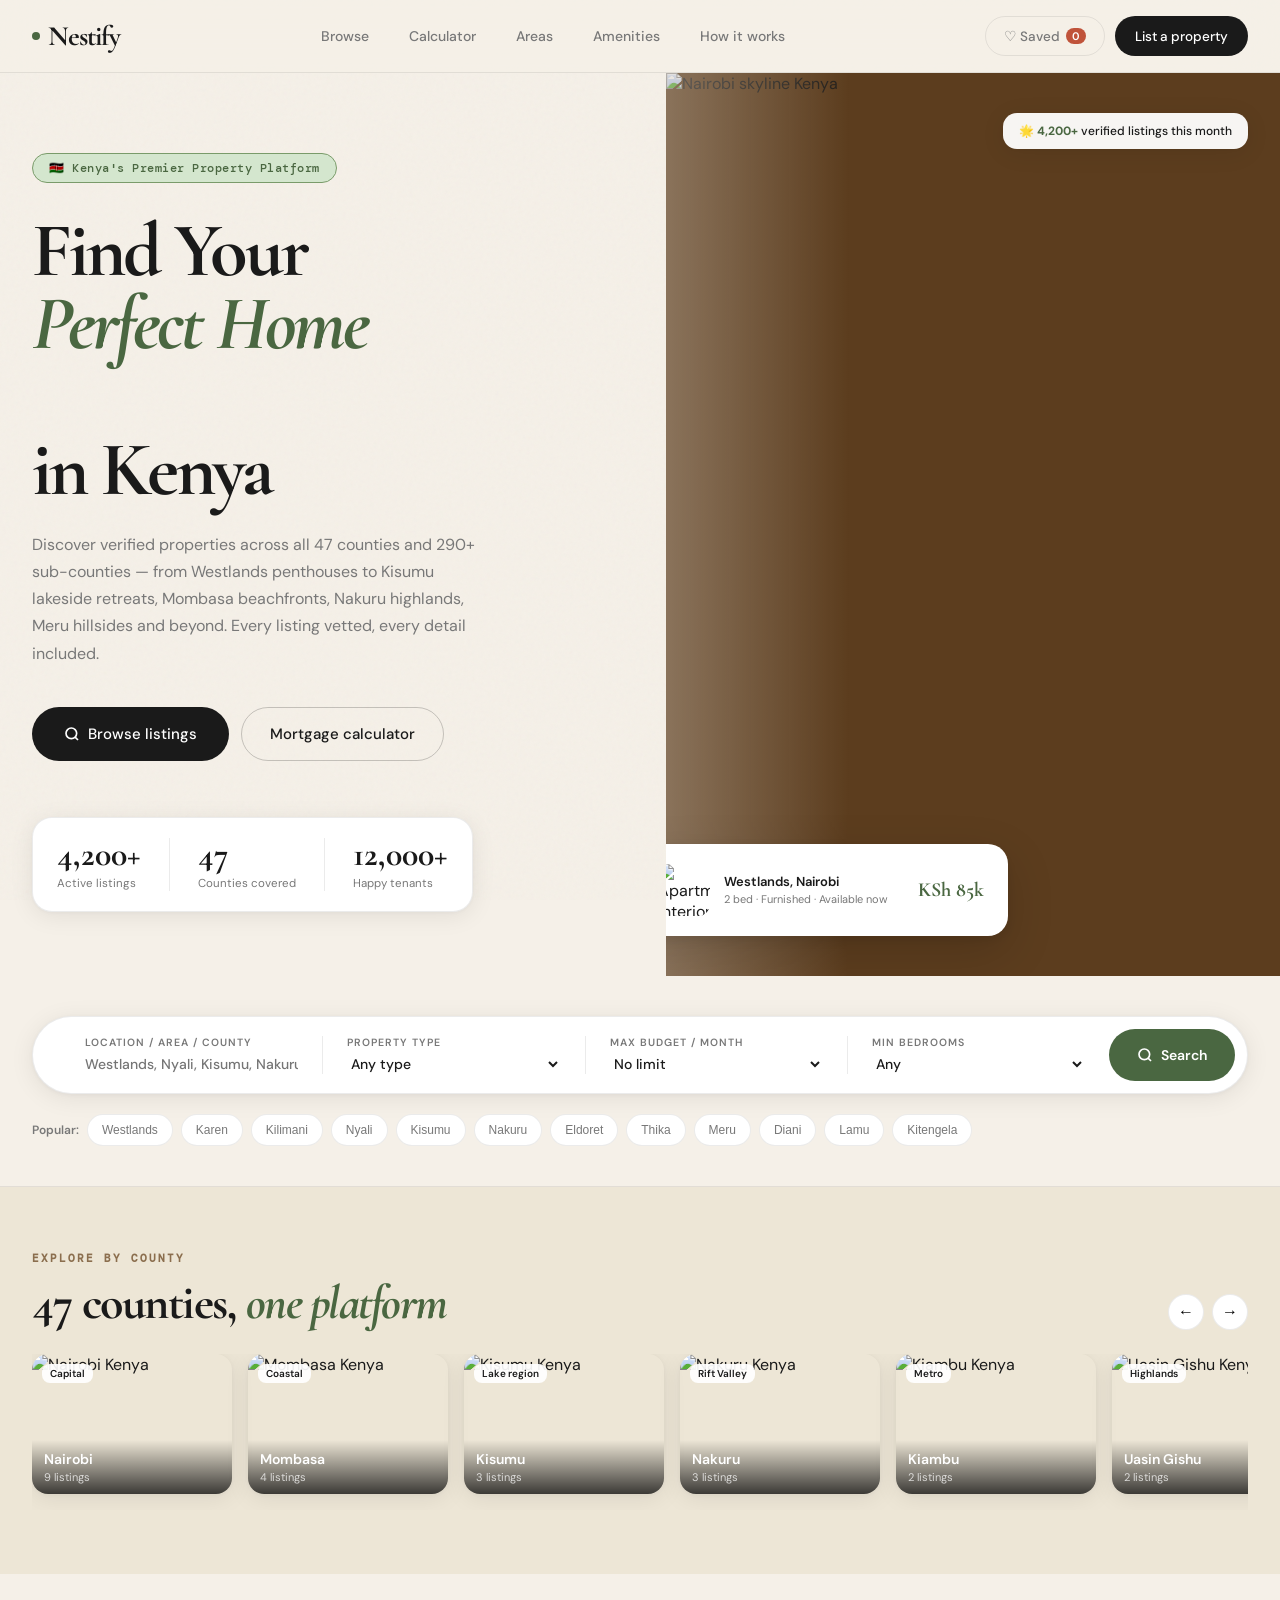
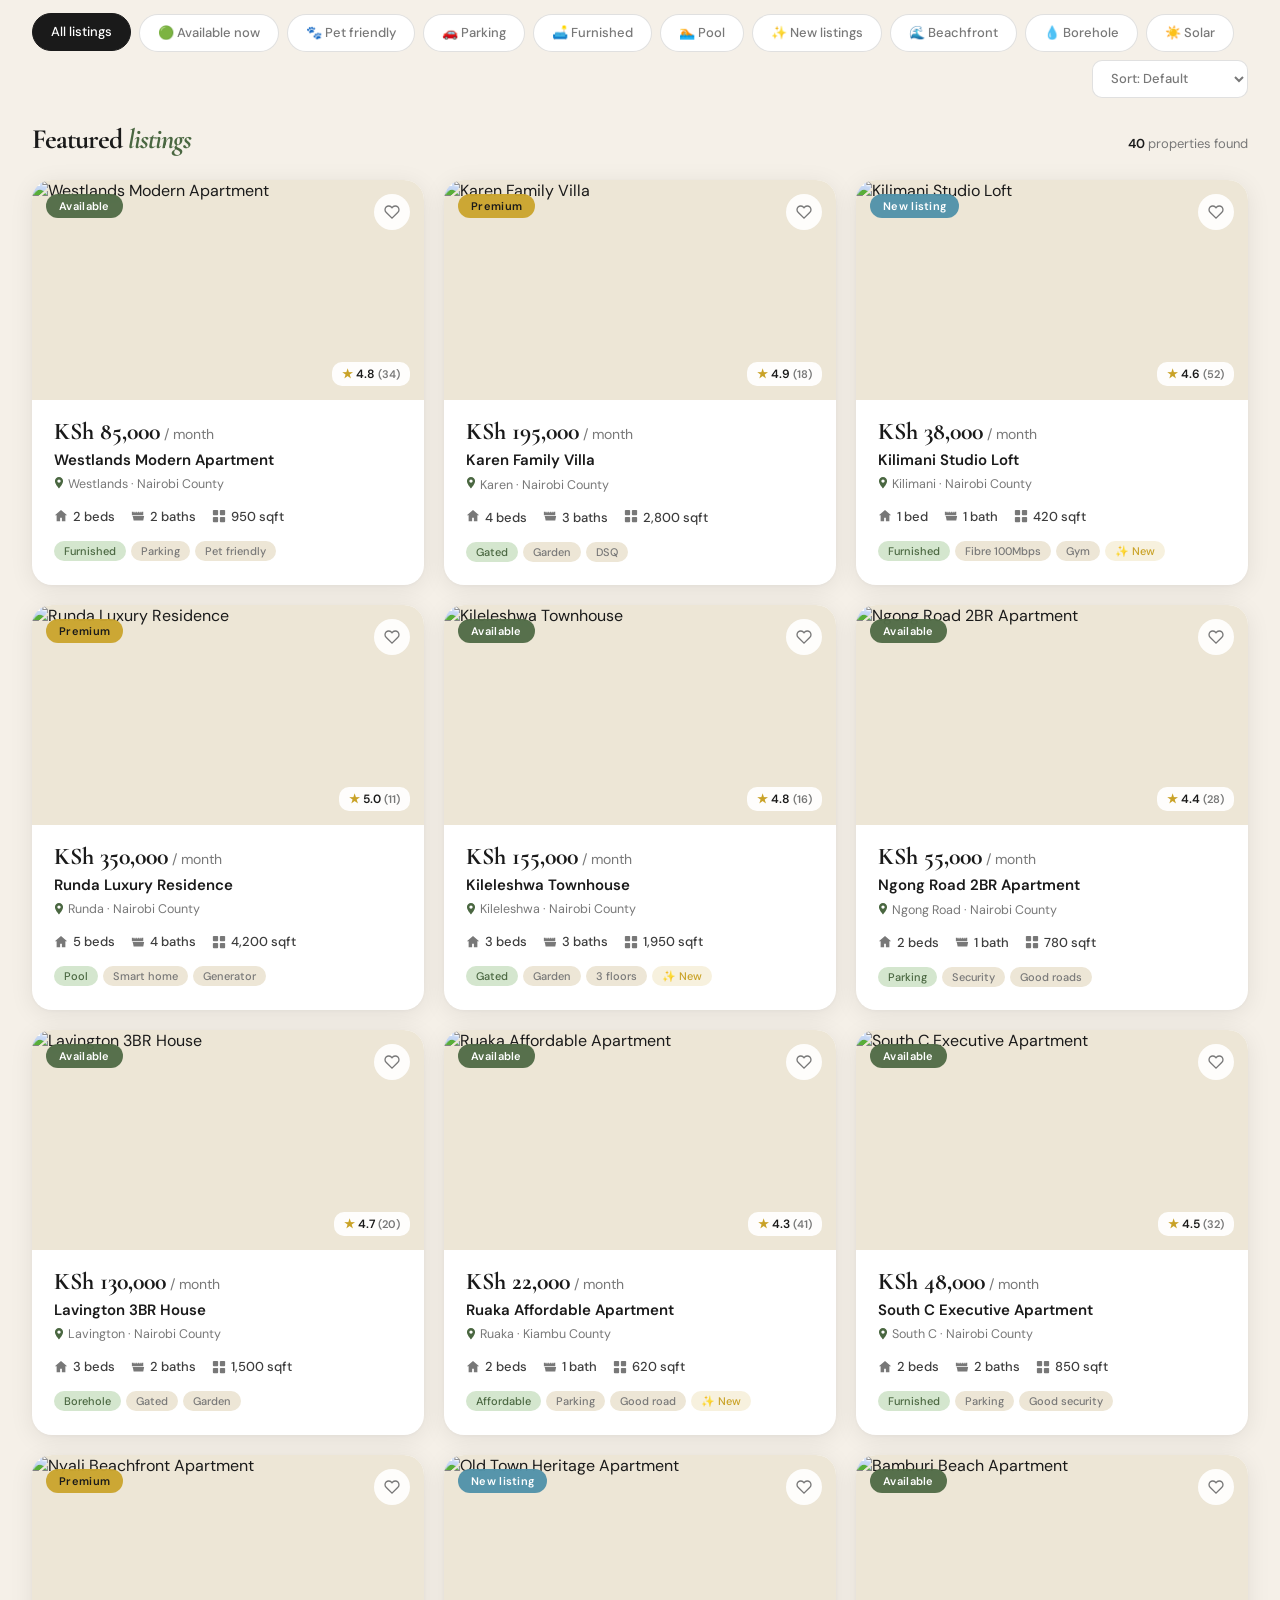
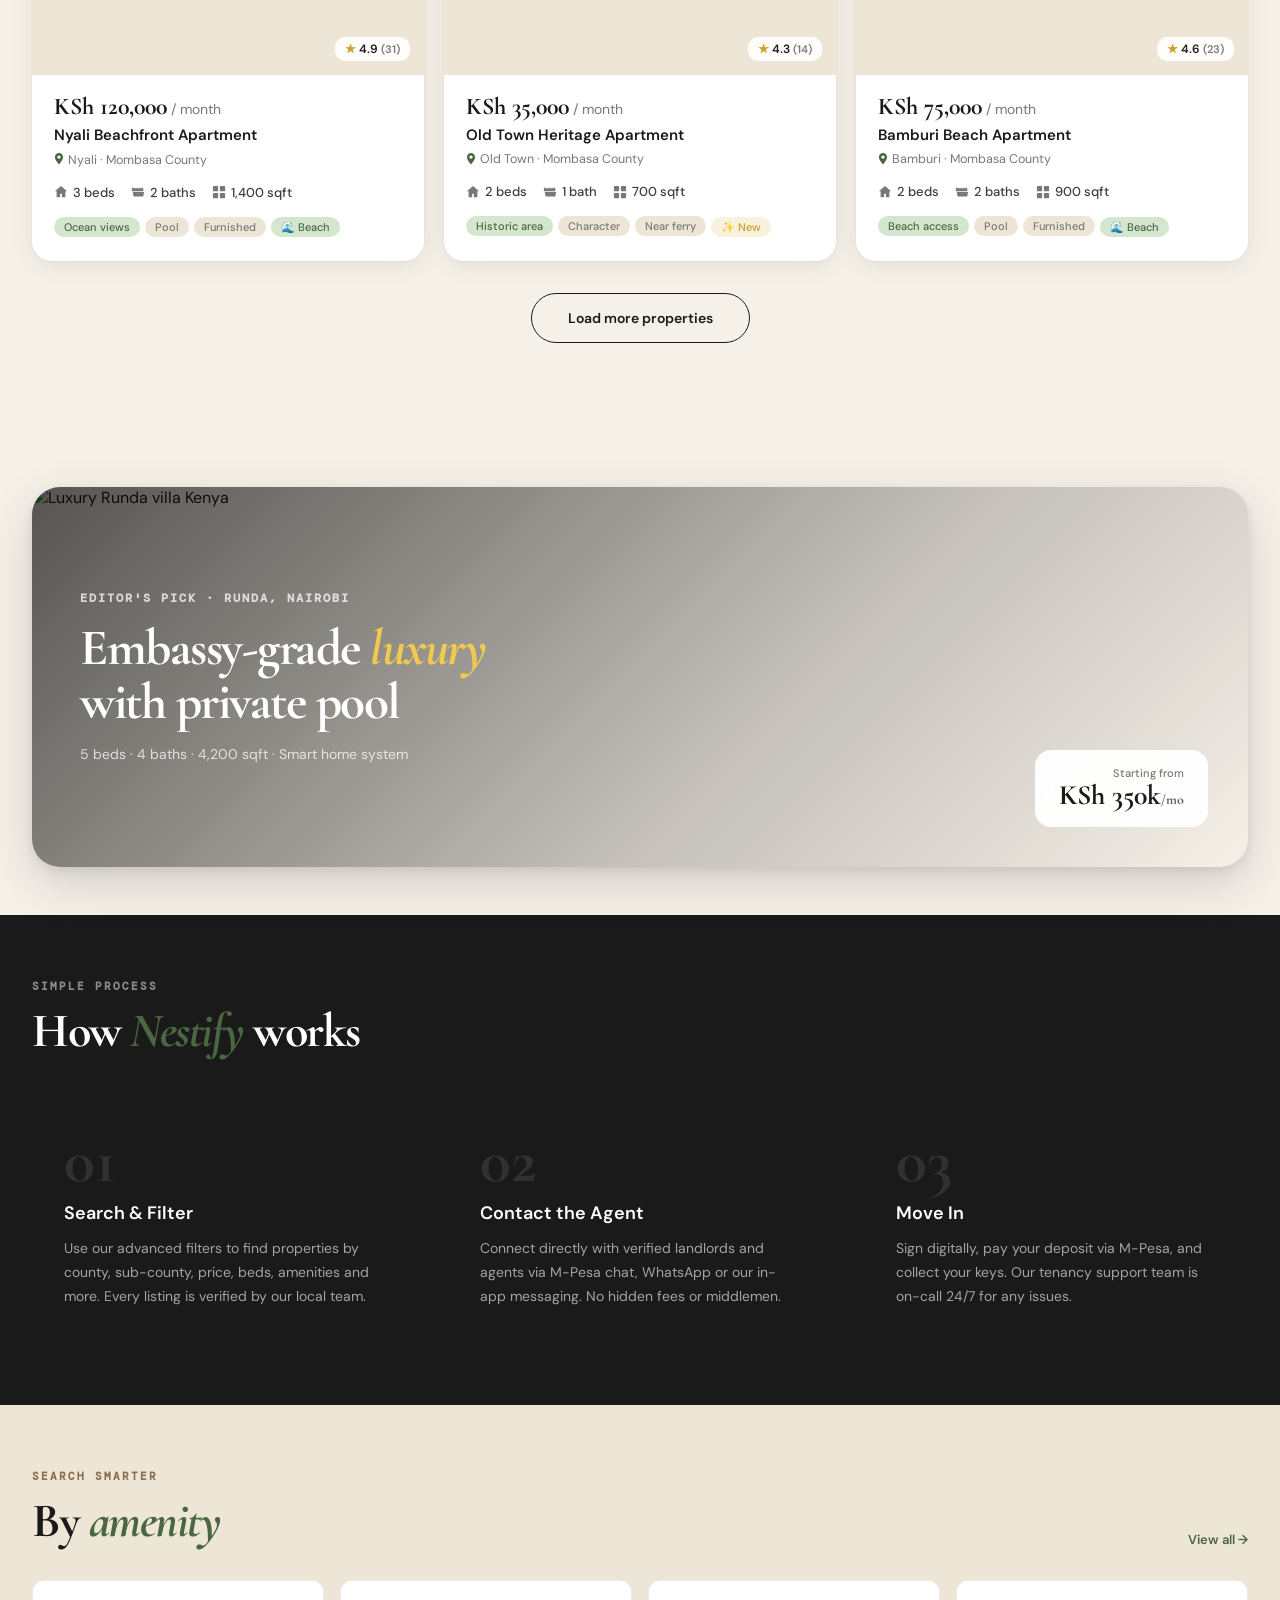
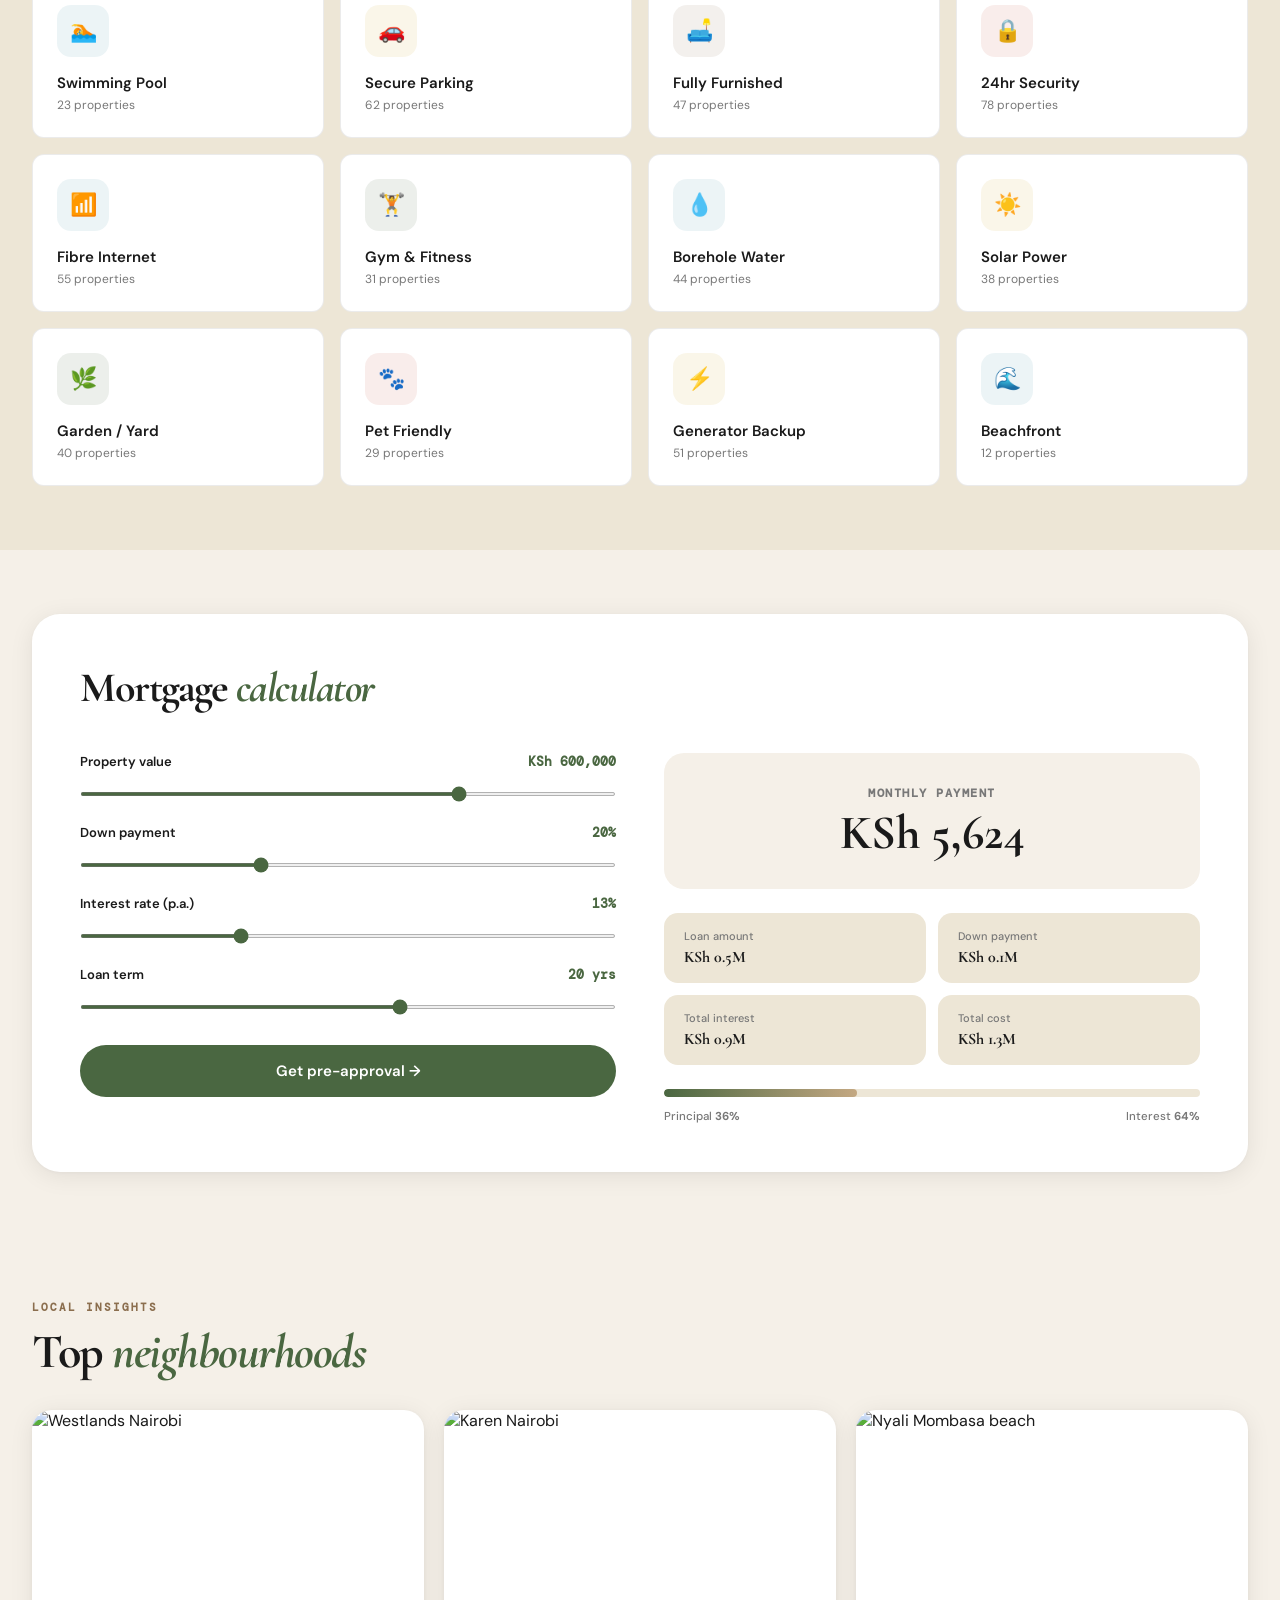
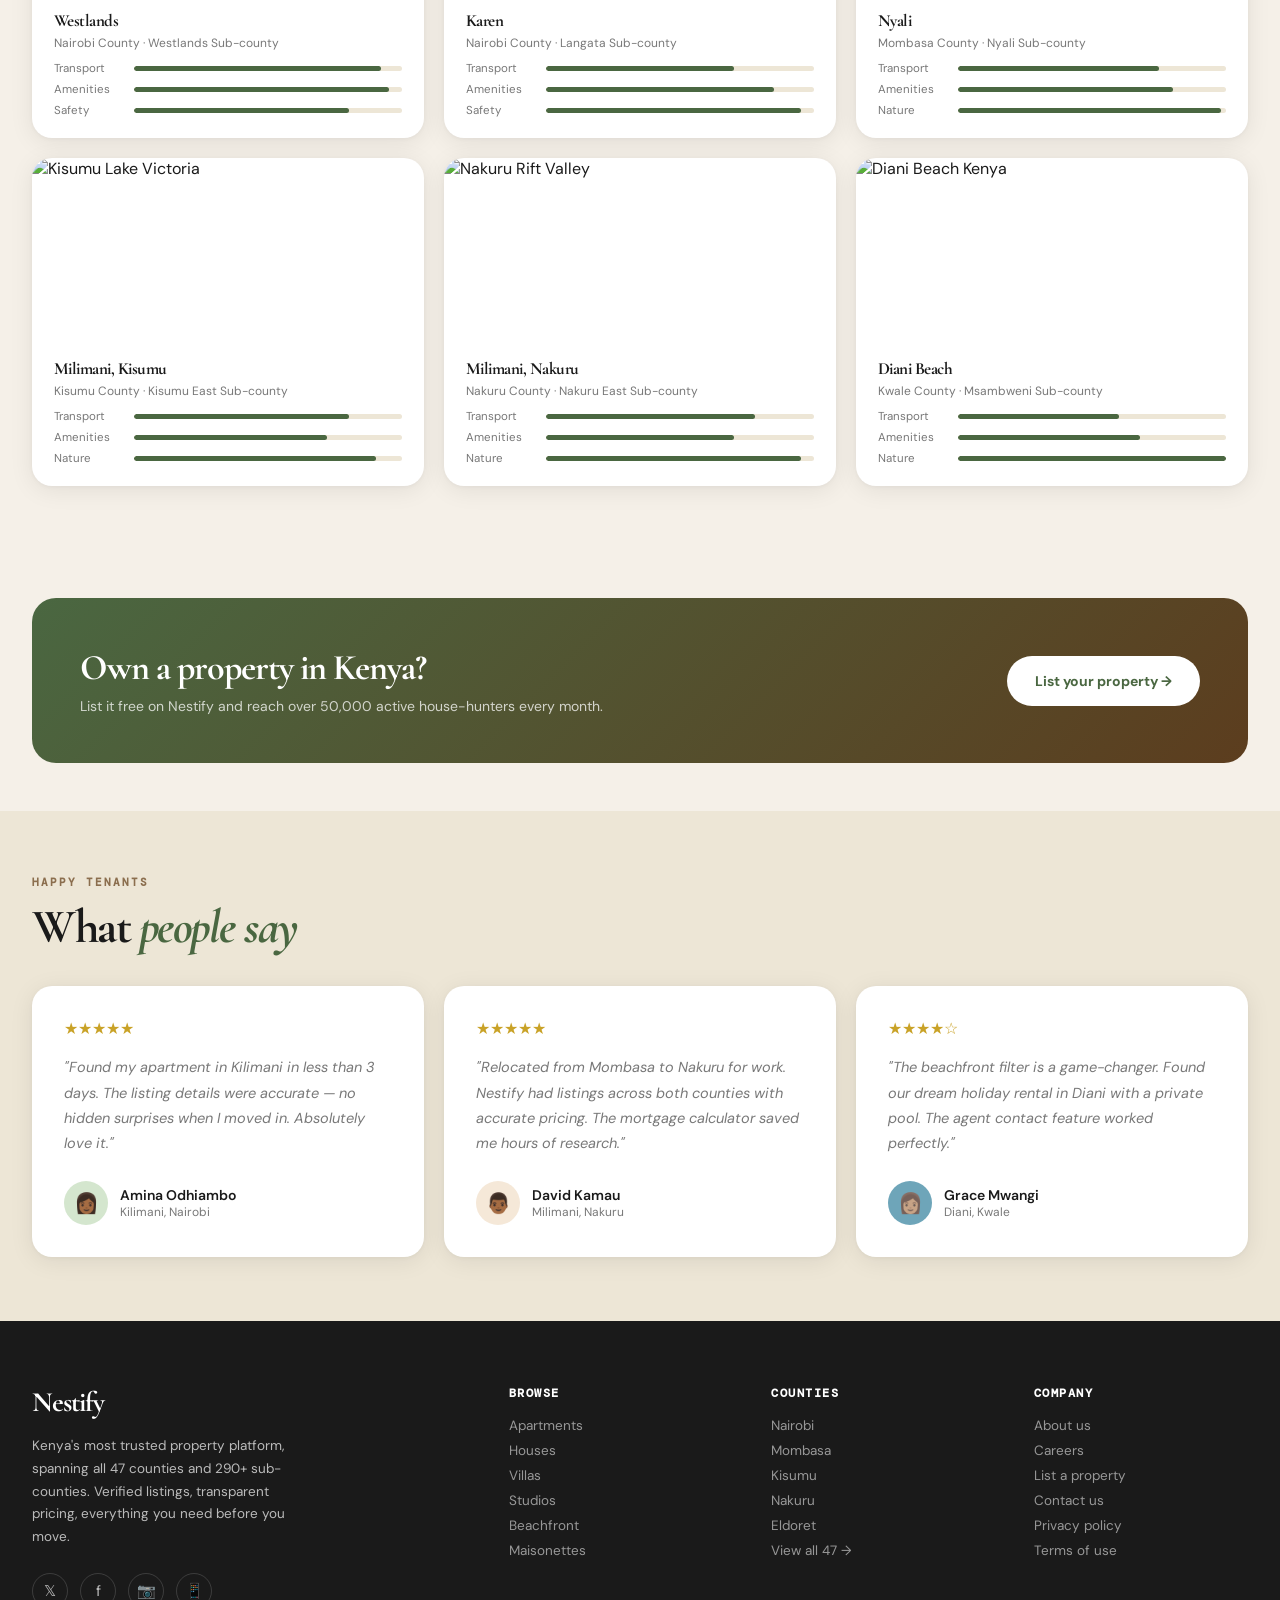
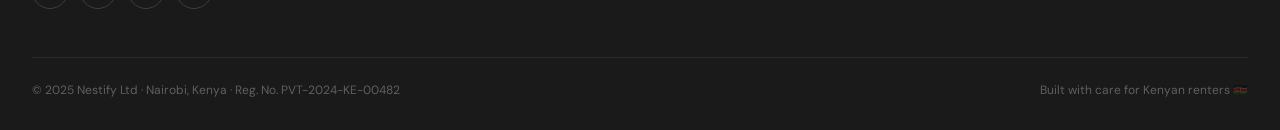
==== commit a0a7ebde: "fixing link src" ====
--- a/index.html
+++ b/index.html
@@ -6,7 +6,7 @@
 <title>Nestify — Find Your Perfect Home Across Kenya</title>
 <link rel="preconnect" href="https://fonts.googleapis.com"/>
 <link href="https://fonts.googleapis.com/css2?family=Cormorant+Garamond:ital,wght@0,400;0,600;0,700;1,400;1,600&family=DM+Sans:wght@300;400;500;600&family=DM+Mono:wght@400;500&display=swap" rel="stylesheet"/>
-<link rel="stylesheet" href="style.css"/>
+<link rel="stylesheet" href="/css/style.css"/>
 </head>
 <body>
 
@@ -510,6 +510,6 @@
 </footer>
 
 </div><!-- /page -->
-<script src="script.js"></script>
+<script src="/js/script.js"></script>
 </body>
 </html>
--- a/css/style.css
+++ b/css/style.css
@@ -0,0 +1,350 @@
+*,*::before,*::after{box-sizing:border-box;margin:0;padding:0}
+html{scroll-behavior:smooth;font-size:16px}
+body{font-family:'DM Sans',sans-serif;background:#F5F0E8;color:#1A1A1A;overflow-x:hidden}
+a{text-decoration:none;color:inherit}
+
+:root{
+  --earth:#C4A882;--earth-dark:#8B6E4E;--earth-deep:#5C3D1E;
+  --sage:#4A6741;--sage-light:#7A9B6A;--sage-pale:#D4E6CE;
+  --cream:#F5F0E8;--cream-dark:#EDE6D6;
+  --ink:#1A1A1A;--ink-light:#3D3D3D;--ink-muted:#787878;
+  --gold:#C9A227;--gold-light:#F0C94D;
+  --terracotta:#C0533A;--sky:#4A8FA8;--white:#FFFFFF;
+  --card-shadow:0 4px 24px rgba(0,0,0,.08),0 1px 4px rgba(0,0,0,.04);
+  --card-shadow-hover:0 16px 48px rgba(0,0,0,.15),0 4px 12px rgba(0,0,0,.08);
+  --radius:20px;--radius-sm:12px;--radius-xs:8px;
+  --border:1px solid rgba(0,0,0,.08);
+  --transition:all .3s cubic-bezier(.4,0,.2,1);
+}
+
+::-webkit-scrollbar{width:10px}
+::-webkit-scrollbar-track{background:var(--cream-dark)}
+::-webkit-scrollbar-thumb{background:var(--earth);border-radius:3px}
+
+body::before{
+  content:'';position:fixed;inset:0;z-index:0;
+  background-image:url("data:image/svg+xml,%3Csvg viewBox='0 0 256 256' xmlns='http://www.w3.org/2000/svg'%3E%3Cfilter id='n'%3E%3CfeTurbulence type='fractalNoise' baseFrequency='.9' numOctaves='4' stitchTiles='stitch'/%3E%3C/filter%3E%3Crect width='100%25' height='100%25' filter='url(%23n)' opacity='.03'/%3E%3C/svg%3E");
+  pointer-events:none;
+}
+
+.page{position:relative;z-index:1}
+.container{max-width:1280px;margin:0 auto;padding:0 2rem}
+
+/* ── NAVBAR ── */
+nav{position:sticky;top:0;z-index:200;background:rgba(245,240,232,.92);backdrop-filter:blur(20px);border-bottom:var(--border)}
+.nav-inner{display:flex;align-items:center;justify-content:space-between;padding:1rem 2rem;max-width:1280px;margin:0 auto}
+.logo{font-family:'Cormorant Garamond',serif;font-size:28px;font-weight:700;color:var(--ink);letter-spacing:-1px;display:flex;align-items:center;gap:8px}
+.logo-dot{width:8px;height:8px;border-radius:50%;background:var(--sage);display:inline-block;animation:pulse-dot 2s ease-in-out infinite}
+@keyframes pulse-dot{0%,100%{transform:scale(1);opacity:1}50%{transform:scale(1.5);opacity:.6}}
+.nav-links{display:flex;gap:2.5rem;font-size:14px;font-weight:500;color:var(--ink-muted)}
+.nav-links a{transition:color .2s;cursor:pointer}
+.nav-links a:hover{color:var(--ink)}
+.nav-right{display:flex;align-items:center;gap:10px}
+.btn-outline{height:40px;padding:0 18px;border-radius:20px;border:var(--border);background:transparent;font-size:13.5px;font-weight:500;color:var(--ink-muted);cursor:pointer;font-family:'DM Sans',sans-serif;transition:var(--transition);display:flex;align-items:center;gap:6px}
+.btn-outline:hover{background:var(--cream-dark);color:var(--ink)}
+.btn-primary{height:40px;padding:0 20px;border-radius:20px;border:none;background:var(--ink);font-size:13.5px;font-weight:500;color:var(--white);cursor:pointer;font-family:'DM Sans',sans-serif;transition:var(--transition)}
+.btn-primary:hover{background:var(--sage);transform:translateY(-1px)}
+.saved-badge{background:var(--terracotta);color:#fff;border-radius:10px;font-size:11px;font-weight:600;padding:1px 6px;min-width:18px;text-align:center}
+.hamburger{display:none;flex-direction:column;gap:5px;cursor:pointer;padding:6px}
+.hamburger span{width:22px;height:2px;background:var(--ink);border-radius:2px;transition:var(--transition)}
+
+/* ── HERO ── */
+.hero{min-height:92vh;display:grid;grid-template-columns:52% 48%;position:relative;overflow:hidden}
+.hero-left{padding:5rem 3rem 4rem 2rem;display:flex;flex-direction:column;justify-content:center;position:relative}
+.hero-eyebrow{display:inline-flex;align-items:center;gap:8px;background:var(--sage-pale);border:1px solid var(--sage-light);border-radius:20px;padding:6px 16px;font-size:12px;font-weight:500;color:var(--sage);margin-bottom:2rem;width:fit-content;font-family:'DM Mono',monospace;letter-spacing:.5px}
+.hero h1{font-family:'Cormorant Garamond',serif;font-size:clamp(52px,6vw,86px);font-weight:700;line-height:.95;letter-spacing:-3px;color:var(--ink);margin-bottom:1.5rem}
+.hero h1 em{font-style:italic;color:var(--sage);display:block}
+.hero-sub{font-size:16px;color:var(--ink-muted);line-height:1.7;margin-bottom:2.5rem;max-width:460px;font-weight:400}
+.hero-ctas{display:flex;gap:12px;margin-bottom:3.5rem;flex-wrap:wrap}
+.btn-hero-main{height:54px;padding:0 32px;border-radius:27px;background:var(--ink);color:#fff;border:none;font-size:15px;font-weight:500;cursor:pointer;font-family:'DM Sans',sans-serif;transition:var(--transition);display:flex;align-items:center;gap:8px}
+.btn-hero-main:hover{background:var(--sage);transform:translateY(-2px);box-shadow:0 8px 24px rgba(74,103,65,.3)}
+.btn-hero-ghost{height:54px;padding:0 28px;border-radius:27px;background:transparent;color:var(--ink);border:1.5px solid rgba(0,0,0,.2);font-size:15px;cursor:pointer;font-family:'DM Sans',sans-serif;transition:var(--transition);font-weight:500}
+.btn-hero-ghost:hover{border-color:var(--ink);background:rgba(0,0,0,.04)}
+.hero-stats{display:flex;gap:0;border:var(--border);border-radius:var(--radius);background:var(--white);padding:1.25rem 1.5rem;width:fit-content;box-shadow:var(--card-shadow)}
+.hero-stat{padding:0 1.75rem;border-right:var(--border)}
+.hero-stat:first-child{padding-left:0}
+.hero-stat:last-child{padding-right:0;border-right:none}
+.stat-num{font-family:'Cormorant Garamond',serif;font-size:34px;font-weight:700;color:var(--ink);line-height:1}
+.stat-label{font-size:11.5px;color:var(--ink-muted);margin-top:4px;font-weight:400}
+
+.hero-right{position:relative;overflow:hidden;background:var(--earth-deep)}
+.hero-right::before{content:'';position:absolute;inset:0;z-index:1;background:linear-gradient(90deg,rgba(245,240,232,.3) 0%,transparent 30%)}
+.hero-img-main{width:100%;height:100%;object-fit:cover;opacity:.85}
+.hero-float-card{position:absolute;z-index:2;bottom:2.5rem;left:-2rem;background:var(--white);border-radius:var(--radius);padding:1.25rem 1.5rem;box-shadow:var(--card-shadow-hover);display:flex;align-items:center;gap:14px;animation:float-card 3s ease-in-out infinite alternate}
+@keyframes float-card{from{transform:translateY(0)}to{transform:translateY(-8px)}}
+.float-img{width:52px;height:52px;border-radius:12px;object-fit:cover;flex-shrink:0}
+.float-info h4{font-size:13px;font-weight:600;color:var(--ink)}
+.float-info p{font-size:11px;color:var(--ink-muted);margin-top:2px}
+.float-price{margin-left:16px;font-family:'Cormorant Garamond',serif;font-size:20px;font-weight:700;color:var(--sage);white-space:nowrap}
+.hero-badge-card{position:absolute;z-index:2;top:2.5rem;right:2rem;background:rgba(255,255,255,.95);border-radius:14px;padding:10px 16px;box-shadow:var(--card-shadow);font-size:12px;font-weight:500;color:var(--ink);backdrop-filter:blur(8px);animation:float-card 3.5s 1s ease-in-out infinite alternate}
+.hero-badge-card span{color:var(--sage);font-weight:700}
+
+/* ── SEARCH ── */
+.search-wrap{background:var(--cream);padding:2.5rem 0;border-bottom:var(--border)}
+.search-bar{background:var(--white);border:var(--border);border-radius:60px;padding:.75rem .75rem .75rem 1.75rem;display:flex;align-items:center;gap:0;box-shadow:var(--card-shadow)}
+.sf{flex:1;padding:0 1.5rem;border-right:var(--border)}
+.sf:last-of-type{border-right:none}
+.sf label{display:block;font-size:10.5px;font-weight:600;text-transform:uppercase;letter-spacing:1px;color:var(--ink-muted);margin-bottom:4px}
+.sf input,.sf select{background:transparent;border:none;outline:none;font-size:14px;font-weight:500;color:var(--ink);font-family:'DM Sans',sans-serif;width:100%}
+.sf select option{background:#fff}
+.btn-search-main{height:52px;padding:0 28px;border-radius:40px;background:var(--sage);color:#fff;border:none;font-size:14px;font-weight:600;cursor:pointer;font-family:'DM Sans',sans-serif;transition:var(--transition);white-space:nowrap;display:flex;align-items:center;gap:8px;flex-shrink:0}
+.btn-search-main:hover{background:var(--earth-deep)}
+
+/* ── QUICK AREA PILLS ── */
+.quick-areas{display:flex;gap:8px;flex-wrap:wrap;margin-top:1.25rem}
+.area-pill{height:32px;padding:0 14px;border-radius:16px;border:var(--border);background:var(--white);font-size:12px;font-weight:500;color:var(--ink-muted);cursor:pointer;transition:var(--transition);white-space:nowrap}
+.area-pill:hover{background:var(--ink);color:#fff;border-color:var(--ink)}
+
+/* ── COUNTY EXPLORER ── */
+.county-section{padding:4rem 0;background:var(--cream-dark)}
+.section-label{font-size:11px;font-weight:600;text-transform:uppercase;letter-spacing:2px;color:var(--earth-dark);font-family:'DM Mono',monospace;margin-bottom:.75rem}
+.section-title{font-family:'Cormorant Garamond',serif;font-size:clamp(30px,4vw,48px);font-weight:700;color:var(--ink);line-height:1.1;letter-spacing:-1.5px;margin-bottom:2rem}
+.section-title em{font-style:italic;color:var(--sage)}
+.county-scroll{display:flex;gap:16px;overflow-x:auto;padding-bottom:1rem;scroll-snap-type:x mandatory;-ms-overflow-style:none;scrollbar-width:none}
+.county-scroll::-webkit-scrollbar{display:none}
+.county-card{flex-shrink:0;width:200px;scroll-snap-align:start;border-radius:16px;overflow:hidden;cursor:pointer;transition:var(--transition);position:relative;box-shadow:var(--card-shadow)}
+.county-card:hover{transform:translateY(-4px) scale(1.02);box-shadow:var(--card-shadow-hover)}
+.county-img{width:100%;height:140px;object-fit:cover;display:block;transition:transform .4s ease}
+.county-card:hover .county-img{transform:scale(1.08)}
+.county-info{position:absolute;bottom:0;left:0;right:0;padding:10px 12px;background:linear-gradient(transparent,rgba(0,0,0,.75))}
+.county-name{font-size:14px;font-weight:600;color:#fff}
+.county-count{font-size:11px;color:rgba(255,255,255,.75);margin-top:2px}
+.county-tag{position:absolute;top:10px;left:10px;background:rgba(255,255,255,.92);border-radius:8px;padding:3px 8px;font-size:10px;font-weight:600;color:var(--ink)}
+.county-scroll-nav{display:flex;gap:8px;margin-top:1rem}
+.scroll-btn{width:36px;height:36px;border-radius:50%;border:var(--border);background:var(--white);cursor:pointer;display:flex;align-items:center;justify-content:center;font-size:16px;transition:var(--transition)}
+.scroll-btn:hover{background:var(--ink);color:#fff}
+
+/* ── FILTER CHIPS ── */
+.filter-section{padding:2.5rem 0 1rem}
+.filter-row{display:flex;gap:8px;flex-wrap:wrap;align-items:center}
+.chip{height:38px;padding:0 18px;border-radius:19px;border:1.5px solid rgba(0,0,0,.12);background:var(--white);font-size:13px;font-weight:500;color:var(--ink-muted);cursor:pointer;font-family:'DM Sans',sans-serif;transition:var(--transition);white-space:nowrap;display:flex;align-items:center;gap:6px}
+.chip:hover,.chip.on{background:var(--ink);color:var(--white);border-color:var(--ink);transform:translateY(-1px)}
+.sort-sel{margin-left:auto;height:38px;padding:0 14px;background:var(--white);border:1.5px solid rgba(0,0,0,.12);color:var(--ink-muted);border-radius:10px;font-size:13px;font-family:'DM Sans',sans-serif;cursor:pointer;outline:none;font-weight:500}
+.results-meta{font-size:13px;color:var(--ink-muted)}
+.results-meta strong{color:var(--ink);font-weight:600}
+
+/* ── LISTING GRID ── */
+.listings-section{padding:.5rem 0 4rem}
+.grid{display:grid;grid-template-columns:repeat(auto-fill,minmax(300px,1fr));gap:20px}
+
+/* ── LISTING CARD ── */
+.card{background:var(--white);border-radius:var(--radius);overflow:hidden;cursor:pointer;box-shadow:var(--card-shadow);transition:var(--transition);animation:fadeUp .5s ease both}
+.card:hover{transform:translateY(-8px);box-shadow:var(--card-shadow-hover)}
+@keyframes fadeUp{from{opacity:0;transform:translateY(16px)}to{opacity:1;transform:none}}
+.card:nth-child(2){animation-delay:.06s}.card:nth-child(3){animation-delay:.12s}
+.card:nth-child(4){animation-delay:.18s}.card:nth-child(5){animation-delay:.24s}
+.card:nth-child(6){animation-delay:.30s}.card:nth-child(7){animation-delay:.36s}
+.card:nth-child(8){animation-delay:.42s}.card:nth-child(9){animation-delay:.48s}
+.card:nth-child(10){animation-delay:.54s}
+
+.card-img-wrap{height:220px;overflow:hidden;position:relative;background:var(--cream-dark)}
+.card-img{width:100%;height:100%;object-fit:cover;transition:transform .5s ease}
+.card:hover .card-img{transform:scale(1.06)}
+.card-badge{position:absolute;top:14px;left:14px;padding:5px 13px;border-radius:20px;font-size:11px;font-weight:600;letter-spacing:.3px;backdrop-filter:blur(8px)}
+.badge-avail{background:rgba(74,103,65,.92);color:#fff}
+.badge-prem{background:rgba(201,162,39,.92);color:#1A1A1A}
+.badge-new{background:rgba(74,143,168,.92);color:#fff}
+.badge-let{background:rgba(192,83,58,.92);color:#fff}
+.card-fav{position:absolute;top:14px;right:14px;width:36px;height:36px;border-radius:50%;background:rgba(255,255,255,.9);border:none;cursor:pointer;display:flex;align-items:center;justify-content:center;transition:var(--transition);backdrop-filter:blur(6px)}
+.card-fav:hover,.card-fav.saved{background:var(--terracotta)}
+.card-fav svg{width:16px;height:16px;fill:none;stroke:var(--ink-muted);stroke-width:2;transition:var(--transition)}
+.card-fav:hover svg,.card-fav.saved svg{stroke:#fff;fill:#fff}
+.card-rating{position:absolute;bottom:14px;right:14px;background:rgba(255,255,255,.92);border-radius:10px;padding:4px 10px;font-size:12px;font-weight:600;color:var(--ink);backdrop-filter:blur(6px)}
+.star{color:var(--gold)}
+.card-body{padding:1.25rem 1.35rem 1.5rem}
+.card-price{font-family:'Cormorant Garamond',serif;font-size:24px;font-weight:700;color:var(--ink);line-height:1;margin-bottom:6px}
+.card-price sub{font-size:14px;font-weight:400;color:var(--ink-muted);font-family:'DM Sans',sans-serif;vertical-align:baseline}
+.card-title{font-size:15px;font-weight:600;color:var(--ink);margin-bottom:6px;line-height:1.35}
+.card-loc{font-size:12.5px;color:var(--ink-muted);display:flex;align-items:center;gap:4px;margin-bottom:1rem}
+.loc-pin{width:10px;height:13px;fill:var(--sage);flex-shrink:0}
+.card-specs{display:flex;gap:1rem;margin-bottom:1rem}
+.spec{display:flex;align-items:center;gap:5px;font-size:13px;color:var(--ink-light);font-weight:500}
+.spec-icon{width:14px;height:14px;fill:var(--ink-muted)}
+.card-tags{display:flex;flex-wrap:wrap;gap:5px}
+.tag{font-size:11px;font-weight:500;padding:3px 10px;border-radius:10px;background:var(--cream-dark);color:var(--ink-muted)}
+.tag.hi{background:var(--sage-pale);color:var(--sage)}
+.tag.gold{background:rgba(201,162,39,.15);color:var(--gold)}
+
+/* ── LOAD MORE ── */
+.load-more-wrap{text-align:center;padding:2rem 0}
+.btn-load-more{height:50px;padding:0 36px;border-radius:25px;border:1.5px solid var(--ink);background:transparent;font-size:14px;font-weight:600;color:var(--ink);cursor:pointer;font-family:'DM Sans',sans-serif;transition:var(--transition)}
+.btn-load-more:hover{background:var(--ink);color:#fff}
+
+/* ── FEATURED BANNER ── */
+.featured-banner{position:relative;border-radius:28px;overflow:hidden;cursor:pointer;height:380px;margin:3rem 0;box-shadow:var(--card-shadow-hover);transition:var(--transition)}
+.featured-banner:hover{transform:translateY(-4px)}
+.featured-banner img{width:100%;height:100%;object-fit:cover;transition:transform .5s ease}
+.featured-banner:hover img{transform:scale(1.04)}
+.featured-overlay{position:absolute;inset:0;background:linear-gradient(135deg,rgba(0,0,0,.65) 0%,rgba(0,0,0,.2) 60%,transparent 100%);display:flex;flex-direction:column;justify-content:center;padding:3rem}
+.featured-label{font-size:12px;font-weight:600;text-transform:uppercase;letter-spacing:2px;color:rgba(255,255,255,.75);margin-bottom:1rem;font-family:'DM Mono',monospace}
+.featured-title{font-family:'Cormorant Garamond',serif;font-size:clamp(32px,4vw,54px);font-weight:700;color:#fff;line-height:1.05;letter-spacing:-1.5px}
+.featured-title em{font-style:italic;color:var(--gold-light)}
+.featured-meta{font-size:14px;color:rgba(255,255,255,.75);margin-top:1rem}
+.featured-price{position:absolute;bottom:2.5rem;right:2.5rem;background:rgba(255,255,255,.95);border-radius:16px;padding:1rem 1.5rem;text-align:right;backdrop-filter:blur(8px)}
+.fp-label{font-size:11px;color:var(--ink-muted);font-weight:500}
+.fp-val{font-family:'Cormorant Garamond',serif;font-size:28px;font-weight:700;color:var(--ink);line-height:1.1}
+
+/* ── AMENITIES ── */
+.amenities-section{padding:4rem 0;background:var(--cream-dark)}
+.amenities-grid{display:grid;grid-template-columns:repeat(4,1fr);gap:16px}
+.am-card{background:var(--white);border-radius:var(--radius-sm);padding:1.5rem;cursor:pointer;transition:var(--transition);border:var(--border)}
+.am-card:hover{transform:translateY(-4px);box-shadow:var(--card-shadow)}
+.am-icon{width:52px;height:52px;border-radius:14px;display:flex;align-items:center;justify-content:center;font-size:22px;margin-bottom:1rem}
+.am-name{font-size:15px;font-weight:600;color:var(--ink);margin-bottom:4px}
+.am-count{font-size:12px;color:var(--ink-muted)}
+
+/* ── CALCULATOR ── */
+.calc-section{background:var(--white);border-radius:28px;padding:3rem;box-shadow:var(--card-shadow);margin:4rem 0}
+.calc-title{font-family:'Cormorant Garamond',serif;font-size:clamp(28px,3.5vw,42px);font-weight:700;color:var(--ink);letter-spacing:-1.5px;margin-bottom:2.5rem}
+.calc-title em{font-style:italic;color:var(--sage)}
+.calc-grid{display:grid;grid-template-columns:1fr 1fr;gap:3rem;align-items:start}
+.calc-row-label{display:flex;justify-content:space-between;font-size:13px;font-weight:600;color:var(--ink);margin-bottom:10px}
+.calc-row-label span{font-family:'DM Mono',monospace;color:var(--sage)}
+.calc-slider{width:100%;height:4px;accent-color:var(--sage);cursor:pointer;margin-bottom:1.75rem}
+.calc-main{background:var(--cream);border-radius:20px;padding:2rem;margin-bottom:1.5rem;text-align:center}
+.cm-label{font-size:12px;font-weight:600;text-transform:uppercase;letter-spacing:1.5px;color:var(--ink-muted);font-family:'DM Mono',monospace;margin-bottom:.5rem}
+.cm-value{font-family:'Cormorant Garamond',serif;font-size:48px;font-weight:700;color:var(--ink);line-height:1}
+.calc-breakdown{display:grid;grid-template-columns:1fr 1fr;gap:12px;margin-bottom:1.5rem}
+.cb-item{background:var(--cream-dark);border-radius:14px;padding:1rem 1.25rem}
+.cb-label{font-size:11px;color:var(--ink-muted);font-weight:500;margin-bottom:4px}
+.cb-val{font-size:16px;font-weight:700;color:var(--ink);font-family:'Cormorant Garamond',serif}
+.calc-bar-wrap{background:var(--cream-dark);border-radius:8px;height:8px;overflow:hidden;margin-bottom:.75rem}
+.calc-bar-fill{height:100%;background:linear-gradient(90deg,var(--sage),var(--earth));border-radius:8px;transition:width .4s ease}
+.calc-bar-labels{display:flex;justify-content:space-between;font-size:11.5px;color:var(--ink-muted);font-weight:500}
+.btn-preapprove{width:100%;height:52px;border-radius:26px;background:var(--sage);color:#fff;border:none;font-size:15px;font-weight:600;cursor:pointer;font-family:'DM Sans',sans-serif;transition:var(--transition);margin-top:.5rem}
+.btn-preapprove:hover{background:var(--earth-deep);transform:translateY(-2px)}
+
+/* ── NEIGHBOURHOODS ── */
+.nbr-section{padding:4rem 0;background:var(--cream)}
+.nbr-grid{display:grid;grid-template-columns:repeat(3,1fr);gap:20px}
+.nbr-card{background:var(--white);border-radius:20px;overflow:hidden;cursor:pointer;transition:var(--transition);box-shadow:var(--card-shadow)}
+.nbr-card:hover{transform:translateY(-4px);box-shadow:var(--card-shadow-hover)}
+.nbr-img{width:100%;height:180px;object-fit:cover;display:block;transition:transform .4s ease}
+.nbr-card:hover .nbr-img{transform:scale(1.06)}
+.nbr-body{padding:1.25rem 1.35rem}
+.nbr-name{font-size:17px;font-weight:700;color:var(--ink);margin-bottom:4px;font-family:'Cormorant Garamond',serif;letter-spacing:-.5px}
+.nbr-county{font-size:12px;color:var(--ink-muted);margin-bottom:10px}
+.nbr-scores{display:flex;flex-direction:column;gap:6px}
+.sb{display:flex;align-items:center;gap:10px;font-size:11.5px;color:var(--ink-muted)}
+.sb-label{width:70px;flex-shrink:0}
+.sb-bg{flex:1;height:5px;background:var(--cream-dark);border-radius:4px;overflow:hidden}
+.sb-fill{height:100%;background:var(--sage);border-radius:4px;transition:width .6s ease}
+
+/* ── MODAL ── */
+.modal-overlay{position:fixed;inset:0;z-index:500;background:rgba(0,0,0,.55);backdrop-filter:blur(8px);display:none;align-items:center;justify-content:center;padding:1.5rem}
+.modal-overlay.open{display:flex}
+.modal{background:var(--white);border-radius:28px;width:100%;max-width:820px;max-height:90vh;overflow-y:auto;position:relative;box-shadow:0 32px 80px rgba(0,0,0,.3)}
+.modal-close{position:sticky;top:1.25rem;float:right;margin:1.25rem 1.25rem 0 0;width:36px;height:36px;border-radius:50%;border:var(--border);background:var(--cream);font-size:14px;cursor:pointer;display:flex;align-items:center;justify-content:center;transition:var(--transition);z-index:10}
+.modal-close:hover{background:var(--ink);color:#fff}
+.modal-img{height:300px;overflow:hidden;border-radius:0}
+.modal-img img{width:100%;height:100%;object-fit:cover}
+.modal-body{padding:2rem 2.5rem 2.5rem}
+.m-price{font-family:'Cormorant Garamond',serif;font-size:40px;font-weight:700;color:var(--ink);line-height:1}
+.m-period{font-size:13px;color:var(--ink-muted);margin-top:4px}
+.m-title{font-size:20px;font-weight:700;color:var(--ink);margin-top:.5rem;letter-spacing:-.3px}
+.m-rating{text-align:right}
+.r-val{font-size:18px;font-weight:700;color:var(--ink)}
+.r-ct{font-size:11px;color:var(--ink-muted);margin-top:2px}
+.m-loc{display:flex;align-items:center;gap:6px;font-size:13px;color:var(--ink-muted);margin:1rem 0 .5rem}
+.m-highlight{background:var(--sage-pale);border-radius:10px;padding:10px 14px;font-size:13.5px;font-weight:500;color:var(--sage);margin-bottom:1rem}
+.m-desc{font-size:14px;line-height:1.75;color:var(--ink-muted);margin-bottom:1.5rem}
+.m-section{font-size:11px;font-weight:700;text-transform:uppercase;letter-spacing:2px;color:var(--earth-dark);font-family:'DM Mono',monospace;margin-bottom:1rem;margin-top:1.5rem}
+.detail-grid{display:grid;grid-template-columns:repeat(3,1fr);gap:10px;margin-bottom:1.5rem}
+.detail-box{background:var(--cream);border-radius:12px;padding:1rem}
+.db-label{font-size:11px;color:var(--ink-muted);font-weight:500;margin-bottom:4px}
+.db-val{font-size:15px;font-weight:700;color:var(--ink)}
+.essentials{display:flex;flex-direction:column;gap:10px;margin-bottom:1.5rem}
+.essential{display:flex;align-items:center;gap:12px;background:var(--cream);border-radius:12px;padding:.875rem 1rem}
+.e-icon{font-size:20px;flex-shrink:0}
+.e-name{font-size:13.5px;font-weight:600;color:var(--ink)}
+.e-detail{font-size:12px;color:var(--ink-muted)}
+.e-dist{margin-left:auto;font-size:12px;font-weight:600;color:var(--sage);white-space:nowrap}
+.modal-actions{display:flex;gap:10px;flex-wrap:wrap}
+.btn-m-primary{flex:1;height:52px;border-radius:26px;background:var(--sage);color:#fff;border:none;font-size:14px;font-weight:600;cursor:pointer;font-family:'DM Sans',sans-serif;transition:var(--transition)}
+.btn-m-primary:hover{background:var(--earth-deep)}
+.btn-m-sec{height:52px;padding:0 22px;border-radius:26px;background:transparent;color:var(--ink-muted);border:1.5px solid rgba(0,0,0,.12);font-size:14px;font-weight:500;cursor:pointer;font-family:'DM Sans',sans-serif;transition:var(--transition)}
+.btn-m-sec:hover{border-color:var(--ink);color:var(--ink)}
+
+/* ── TOAST ── */
+.toast{position:fixed;bottom:28px;left:50%;transform:translateX(-50%) translateY(20px);background:var(--ink);color:#fff;border-radius:30px;padding:12px 24px;font-size:13.5px;font-weight:500;z-index:999;opacity:0;transition:all .3s;pointer-events:none;white-space:nowrap;box-shadow:0 8px 24px rgba(0,0,0,.25)}
+.toast.show{opacity:1;transform:translateX(-50%) translateY(0)}
+
+/* ── HOW IT WORKS ── */
+.how-section{padding:4rem 0;background:var(--ink);color:#fff}
+.how-grid{display:grid;grid-template-columns:repeat(3,1fr);gap:2rem;margin-top:2.5rem}
+.how-step{padding:2rem}
+.how-num{font-family:'Cormorant Garamond',serif;font-size:64px;font-weight:700;color:rgba(255,255,255,.1);line-height:1;margin-bottom:.5rem}
+.how-title{font-size:18px;font-weight:600;color:#fff;margin-bottom:.75rem}
+.how-desc{font-size:14px;color:rgba(255,255,255,.6);line-height:1.7}
+
+/* ── TESTIMONIALS ── */
+.testi-section{padding:4rem 0;background:var(--cream-dark)}
+.testi-grid{display:grid;grid-template-columns:repeat(3,1fr);gap:20px;margin-top:2rem}
+.testi-card{background:var(--white);border-radius:20px;padding:2rem;box-shadow:var(--card-shadow)}
+.testi-stars{color:var(--gold);font-size:16px;margin-bottom:1rem}
+.testi-quote{font-size:14.5px;line-height:1.75;color:var(--ink-muted);margin-bottom:1.5rem;font-style:italic}
+.testi-avatar{display:flex;align-items:center;gap:12px}
+.testi-pic{width:44px;height:44px;border-radius:50%;object-fit:cover;background:var(--cream-dark)}
+.testi-name{font-size:14px;font-weight:600;color:var(--ink)}
+.testi-loc{font-size:12px;color:var(--ink-muted)}
+
+/* ── FOOTER ── */
+.footer-section{background:var(--ink);color:rgba(255,255,255,.7);padding:4rem 0 2rem}
+.footer-grid{display:grid;grid-template-columns:2fr 1fr 1fr 1fr;gap:3rem;margin-bottom:3rem}
+.footer-logo{font-family:'Cormorant Garamond',serif;font-size:28px;font-weight:700;color:var(--white);margin-bottom:1rem;letter-spacing:-1px}
+.footer-tagline{font-size:13.5px;line-height:1.7;max-width:280px}
+.footer-col h4{font-size:12px;font-weight:700;color:var(--white);text-transform:uppercase;letter-spacing:1.5px;margin-bottom:1rem;font-family:'DM Mono',monospace}
+.footer-col a{display:block;font-size:13.5px;color:rgba(255,255,255,.55);margin-bottom:8px;cursor:pointer;transition:color .2s}
+.footer-col a:hover{color:var(--earth)}
+.footer-bottom{border-top:1px solid rgba(255,255,255,.08);padding-top:1.5rem;display:flex;justify-content:space-between;font-size:12px;color:rgba(255,255,255,.3)}
+.footer-social{display:flex;gap:12px;margin-top:1.5rem}
+.social-btn{width:36px;height:36px;border-radius:50%;border:1px solid rgba(255,255,255,.15);display:flex;align-items:center;justify-content:center;font-size:15px;cursor:pointer;transition:var(--transition)}
+.social-btn:hover{background:rgba(255,255,255,.1);border-color:rgba(255,255,255,.3)}
+
+/* ── RESPONSIVE ── */
+@media(max-width:1100px){.amenities-grid{grid-template-columns:repeat(3,1fr)}}
+@media(max-width:900px){
+  .hero{grid-template-columns:1fr;min-height:auto}
+  .hero-right{height:340px}
+  .hero-left{padding:3rem 2rem 2rem}
+  .calc-grid{grid-template-columns:1fr}
+  .amenities-grid{grid-template-columns:repeat(2,1fr)}
+  .nbr-grid{grid-template-columns:1fr 1fr}
+  .footer-grid{grid-template-columns:1fr 1fr}
+  .hero-float-card{left:1rem;bottom:1rem}
+  .how-grid{grid-template-columns:1fr}
+  .testi-grid{grid-template-columns:1fr}
+}
+@media(max-width:600px){
+  .container{padding:0 1rem}
+  .nav-inner{padding:1rem}
+  .nav-links{display:none}
+  .hamburger{display:flex}
+  .hero h1{font-size:44px;letter-spacing:-2px}
+  .search-bar{flex-direction:column;border-radius:20px;padding:1rem}
+  .sf{border-right:none;border-bottom:var(--border);padding:.75rem 0}
+  .sf:last-of-type{border-bottom:none}
+  .btn-search-main{width:100%;justify-content:center}
+  .detail-grid{grid-template-columns:1fr 1fr}
+  .footer-grid{grid-template-columns:1fr}
+  .nbr-grid{grid-template-columns:1fr}
+  .amenities-grid{grid-template-columns:1fr 1fr}
+  .testi-grid{grid-template-columns:1fr}
+  .how-grid{grid-template-columns:1fr}
+}
+
+/* ── MOBILE NAV ── */
+.mobile-nav{display:none;position:fixed;inset:0;z-index:300;background:var(--cream);padding:2rem;flex-direction:column;gap:1.5rem}
+.mobile-nav.open{display:flex}
+.mobile-nav-header{display:flex;justify-content:space-between;align-items:center;margin-bottom:1rem}
+.mobile-nav-links a{display:block;font-size:22px;font-family:'Cormorant Garamond',serif;font-weight:700;color:var(--ink);padding:.75rem 0;border-bottom:var(--border);cursor:pointer}
+
+/* ── BANNER CTA ── */
+.cta-banner{background:linear-gradient(135deg,var(--sage) 0%,var(--earth-deep) 100%);border-radius:24px;padding:3rem;display:flex;align-items:center;justify-content:space-between;gap:2rem;margin:3rem 0;flex-wrap:wrap}
+.cta-banner-title{font-family:'Cormorant Garamond',serif;font-size:clamp(24px,3vw,36px);font-weight:700;color:#fff;letter-spacing:-1px}
+.cta-banner-sub{font-size:14px;color:rgba(255,255,255,.75);margin-top:.5rem}
+.btn-cta-white{height:50px;padding:0 28px;border-radius:25px;background:#fff;color:var(--sage);border:none;font-size:14px;font-weight:700;cursor:pointer;font-family:'DM Sans',sans-serif;transition:var(--transition);flex-shrink:0}
+.btn-cta-white:hover{transform:translateY(-2px);box-shadow:0 8px 24px rgba(0,0,0,.2)}
+
+/* ── IMAGE FALLBACK ── */
+.card-img[data-loaded="false"]{filter:blur(0)}
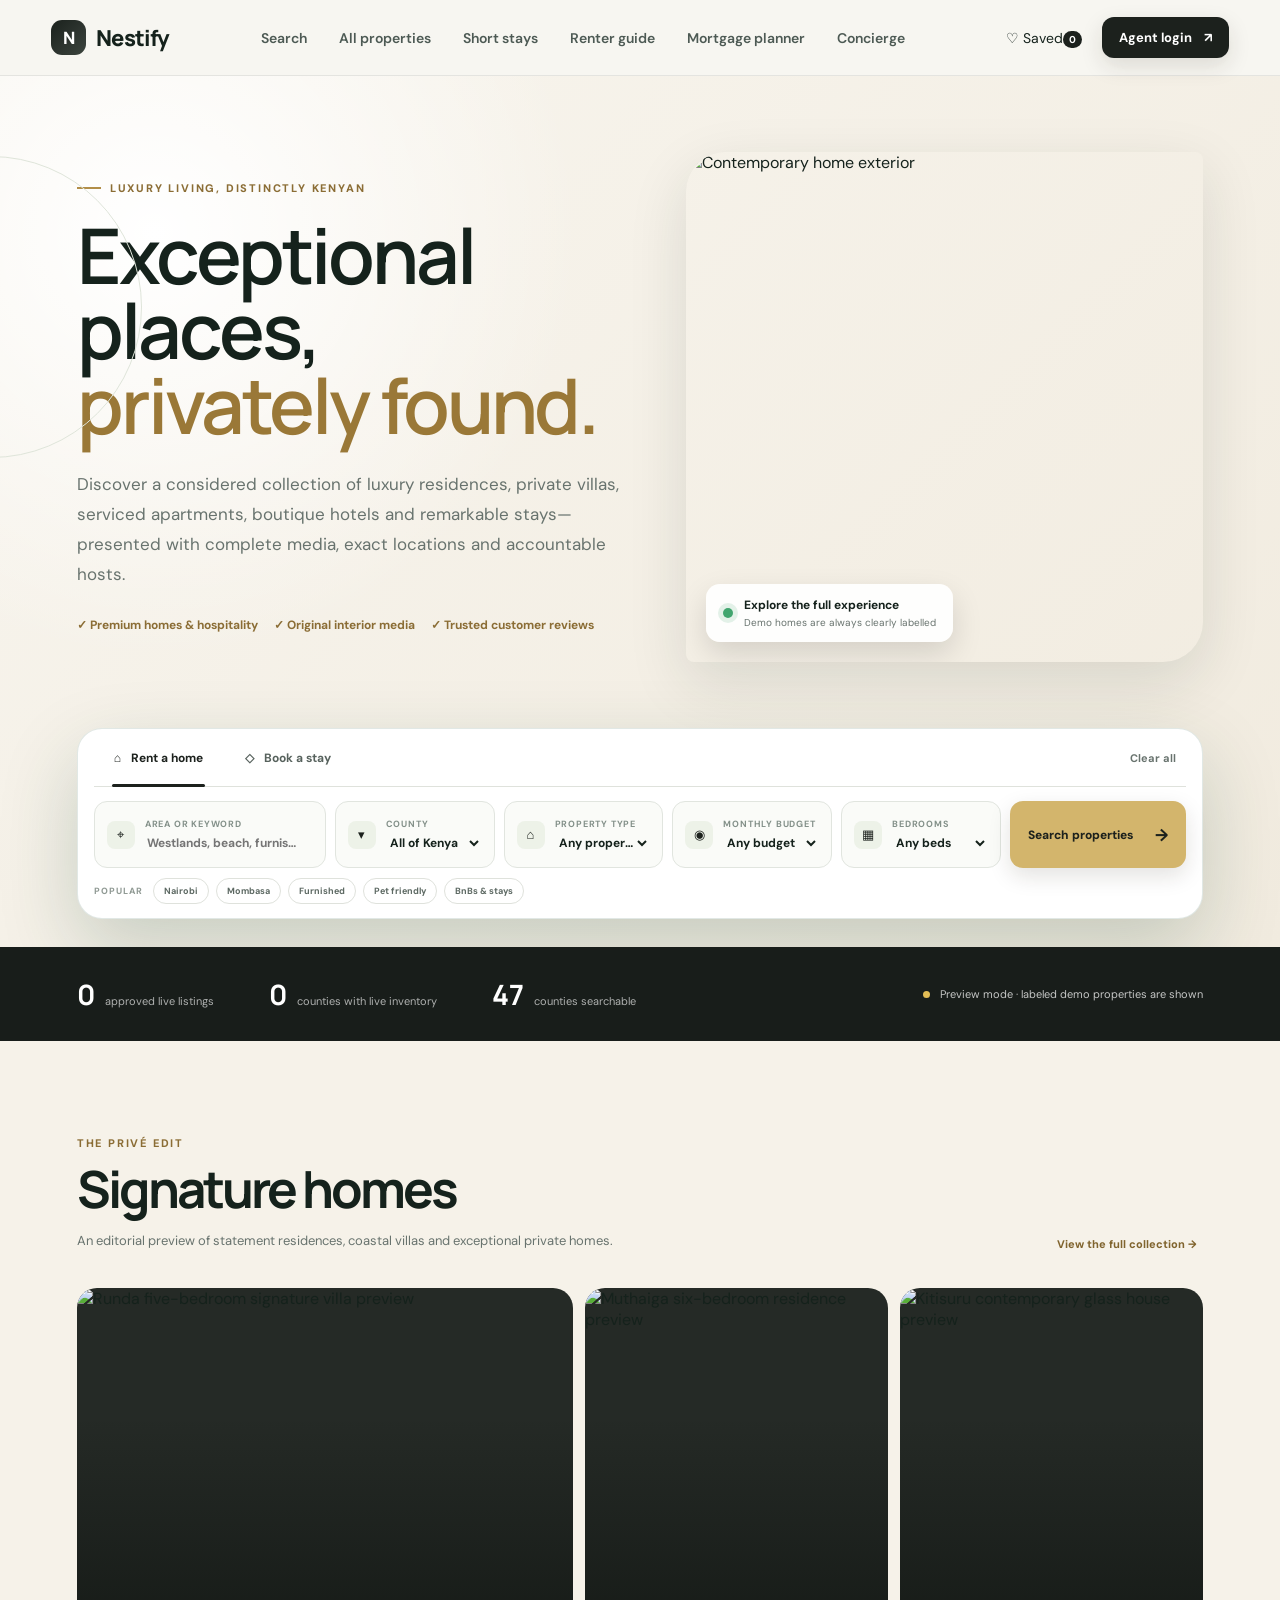
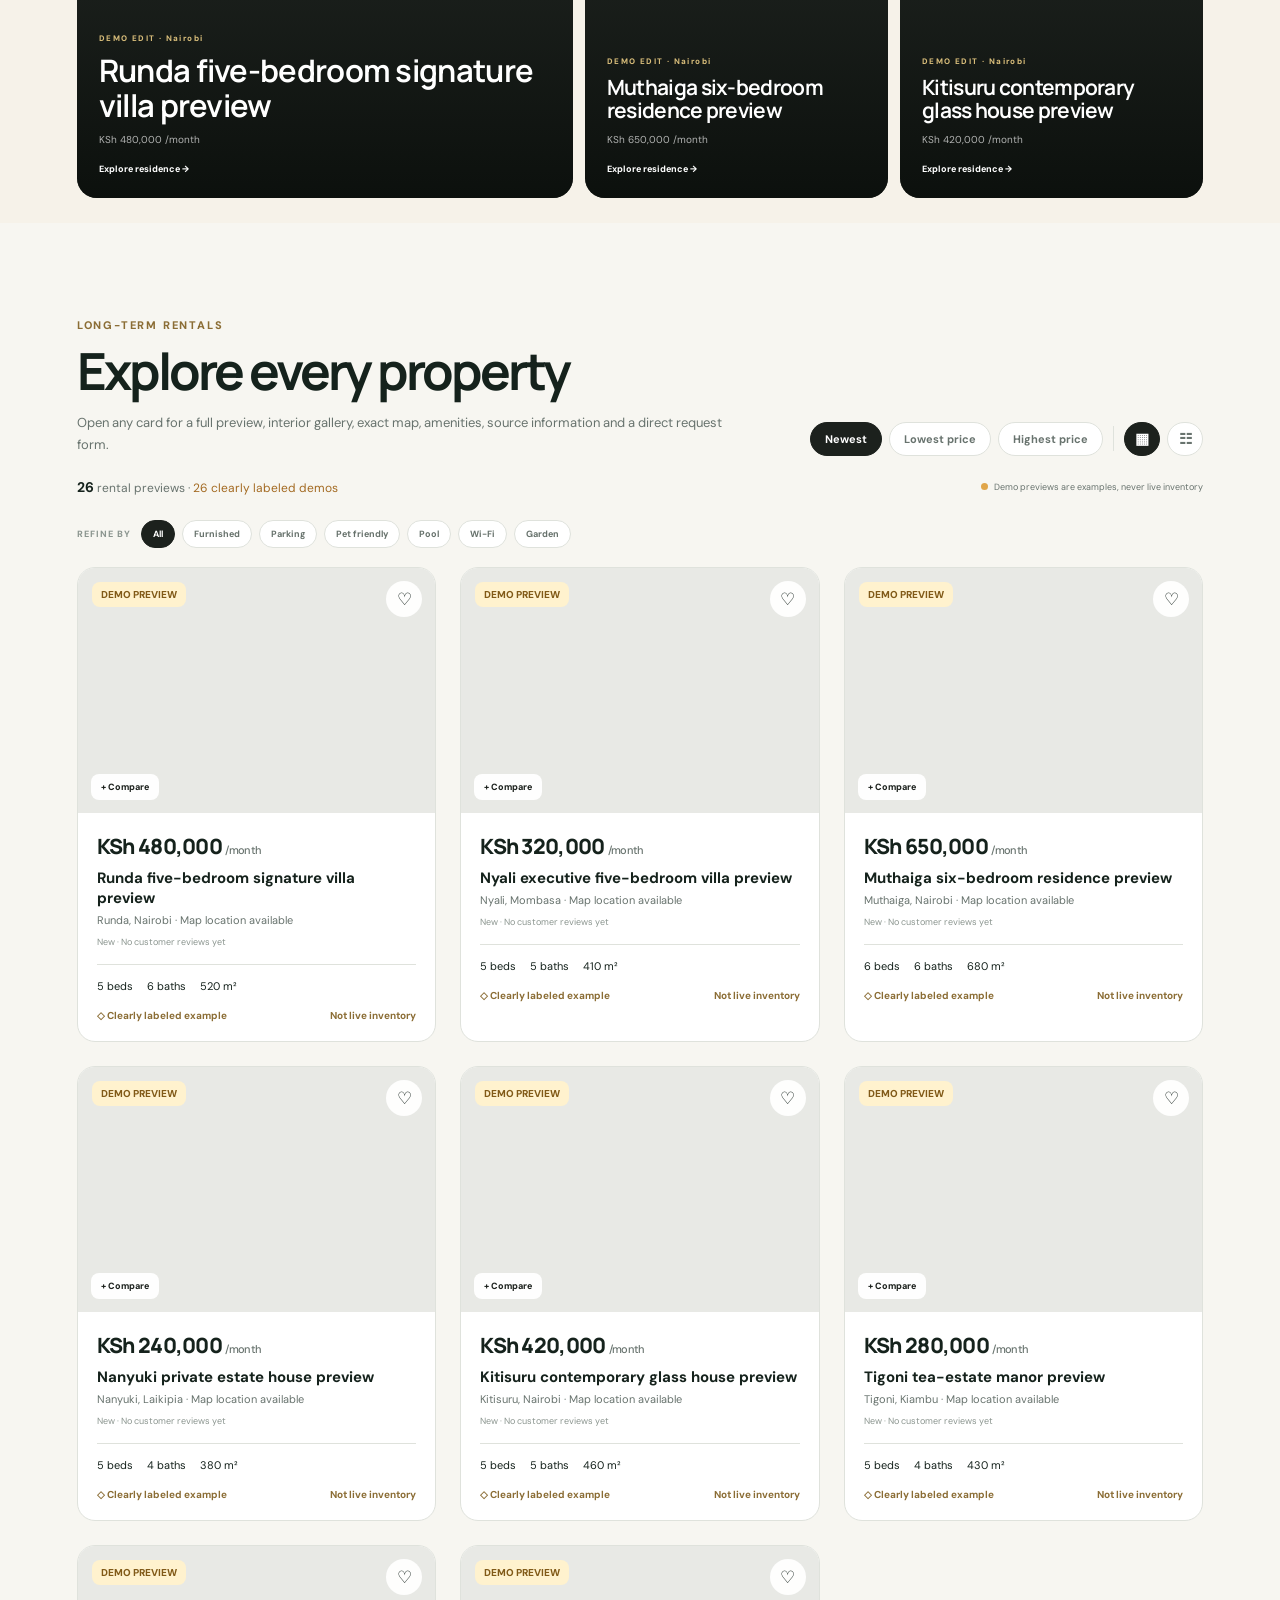
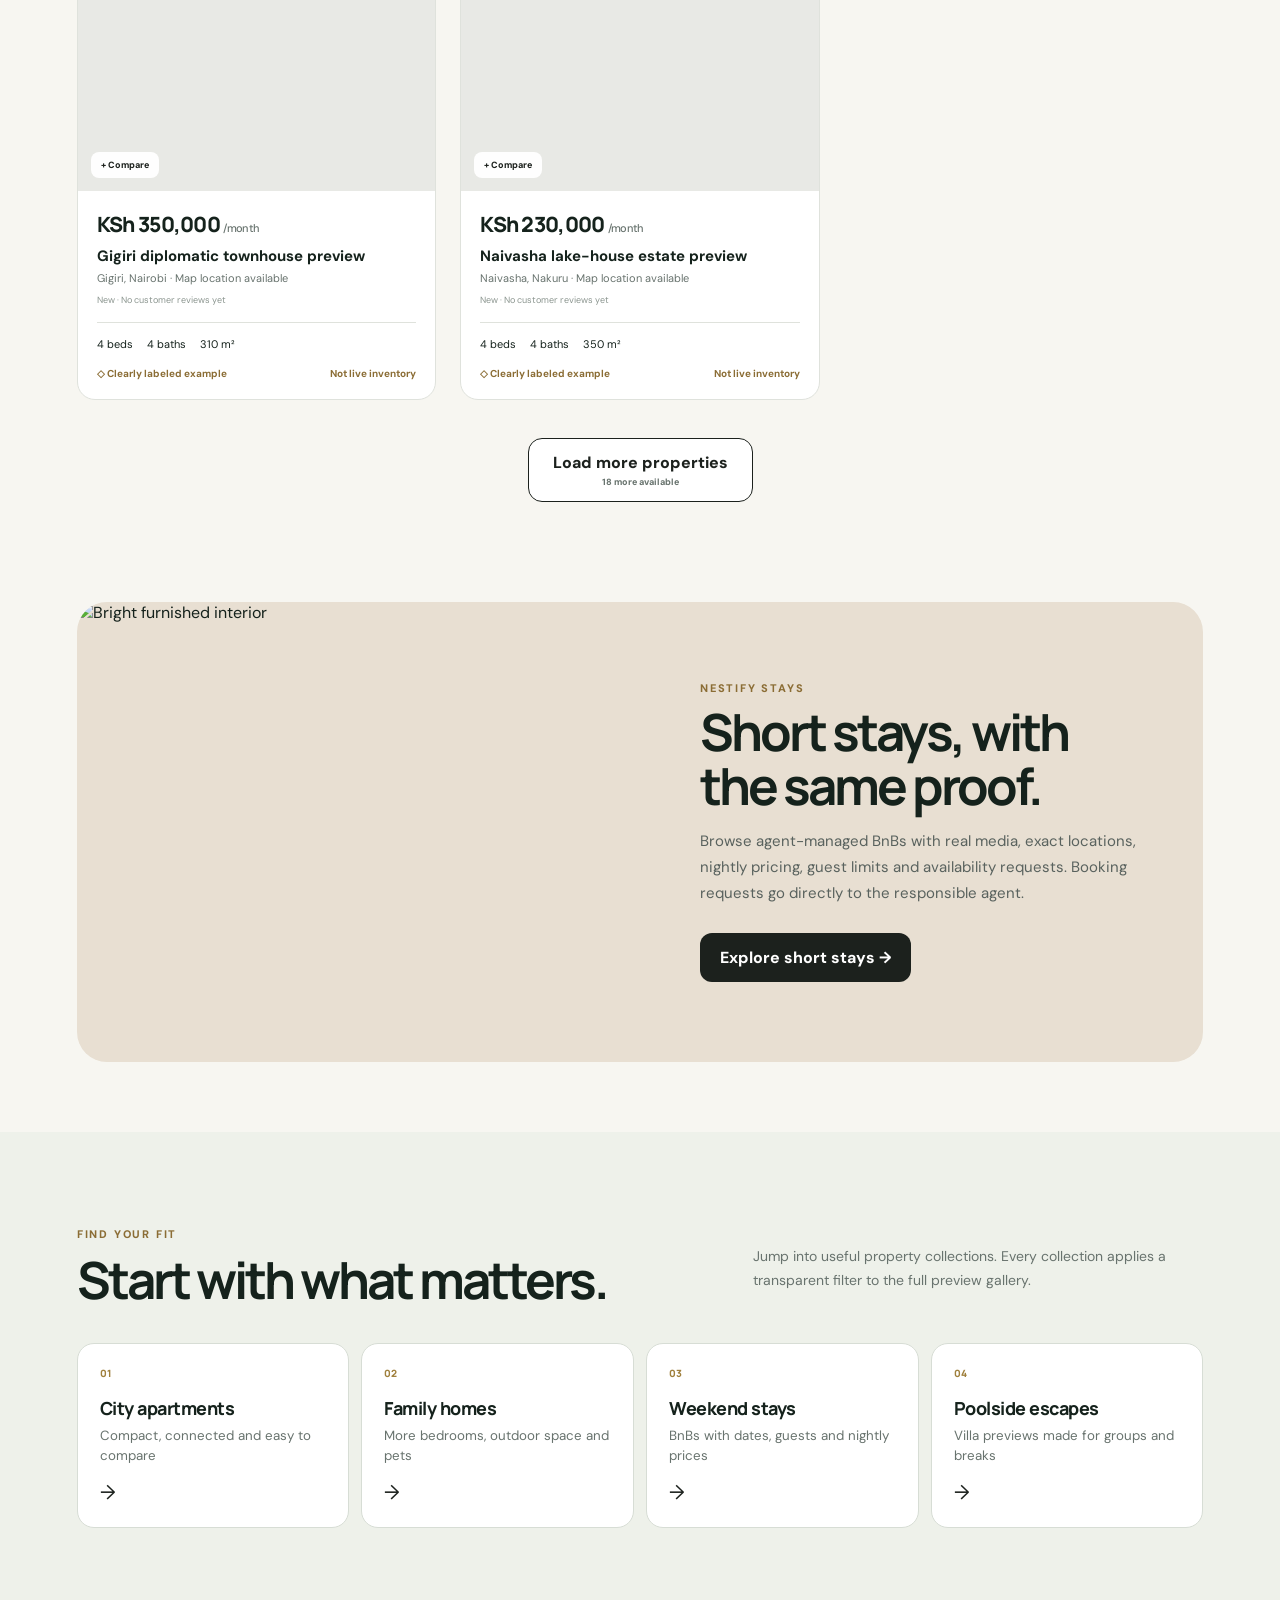
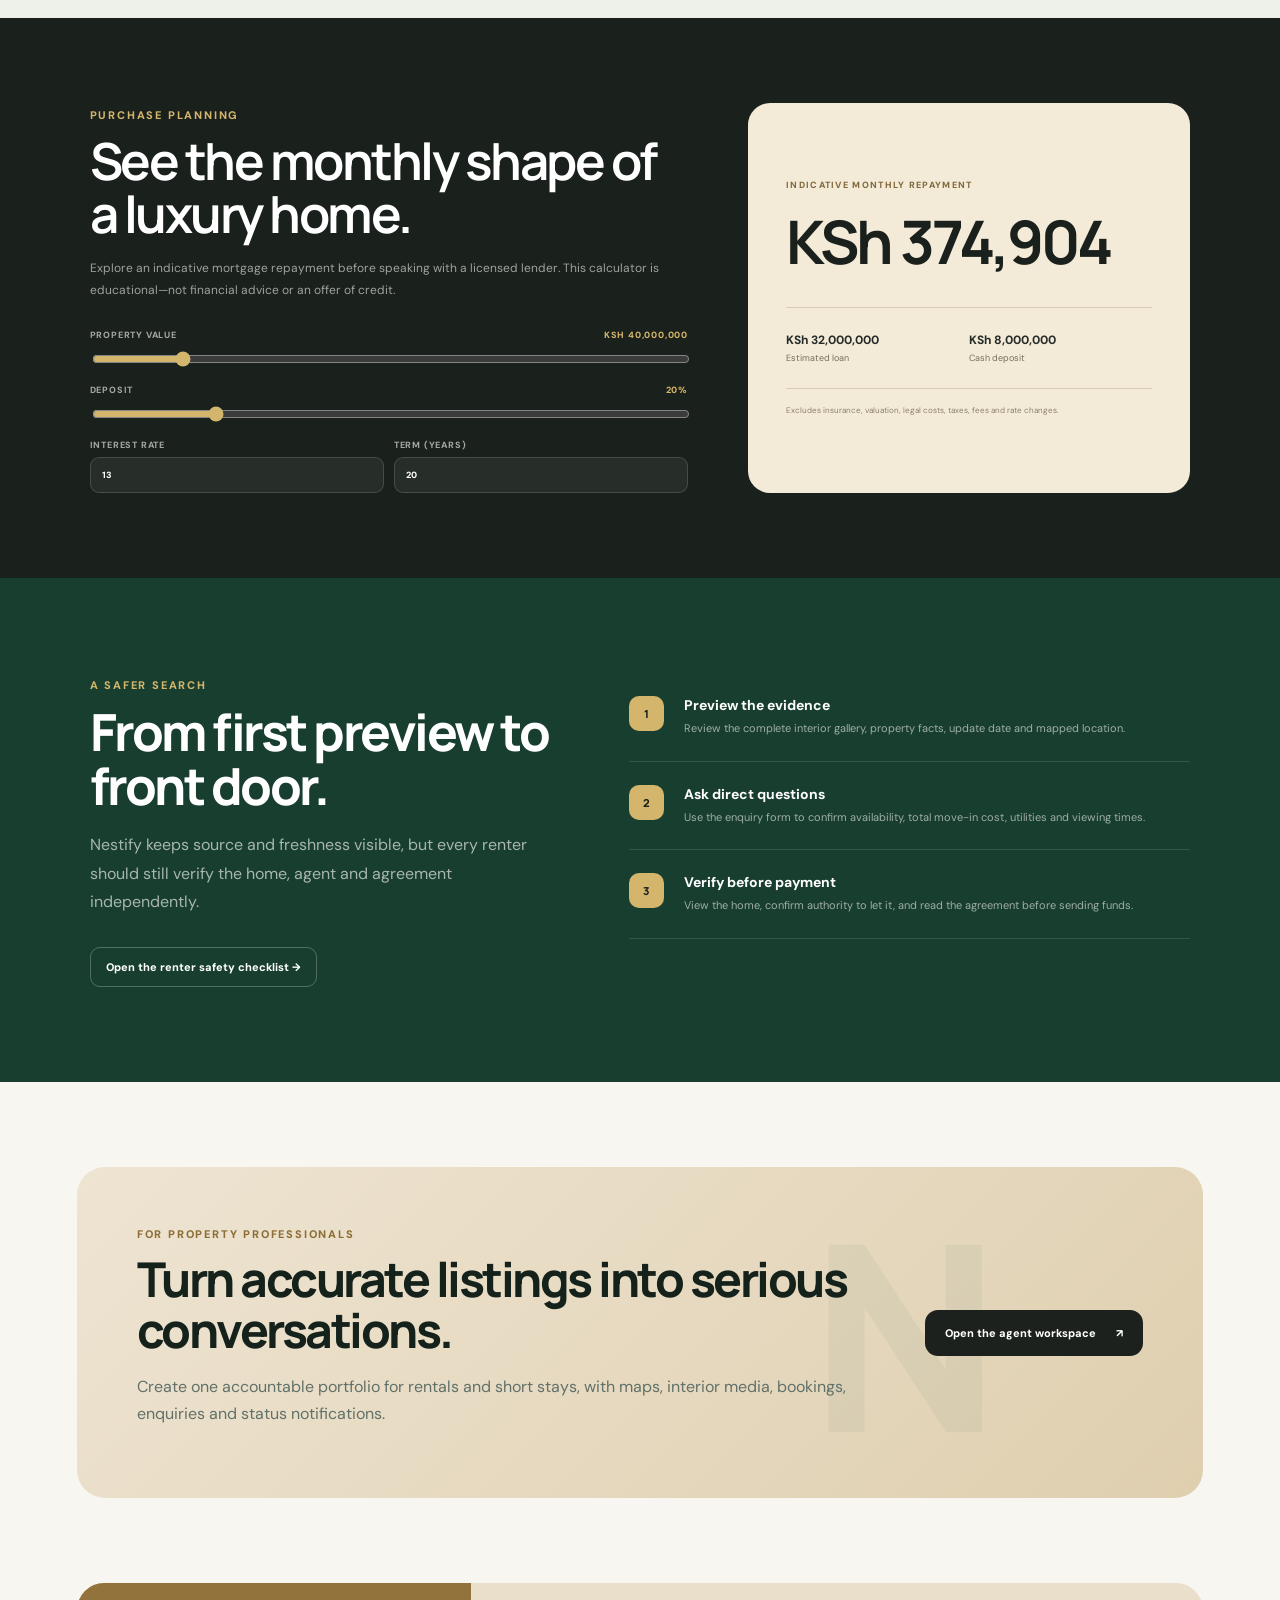
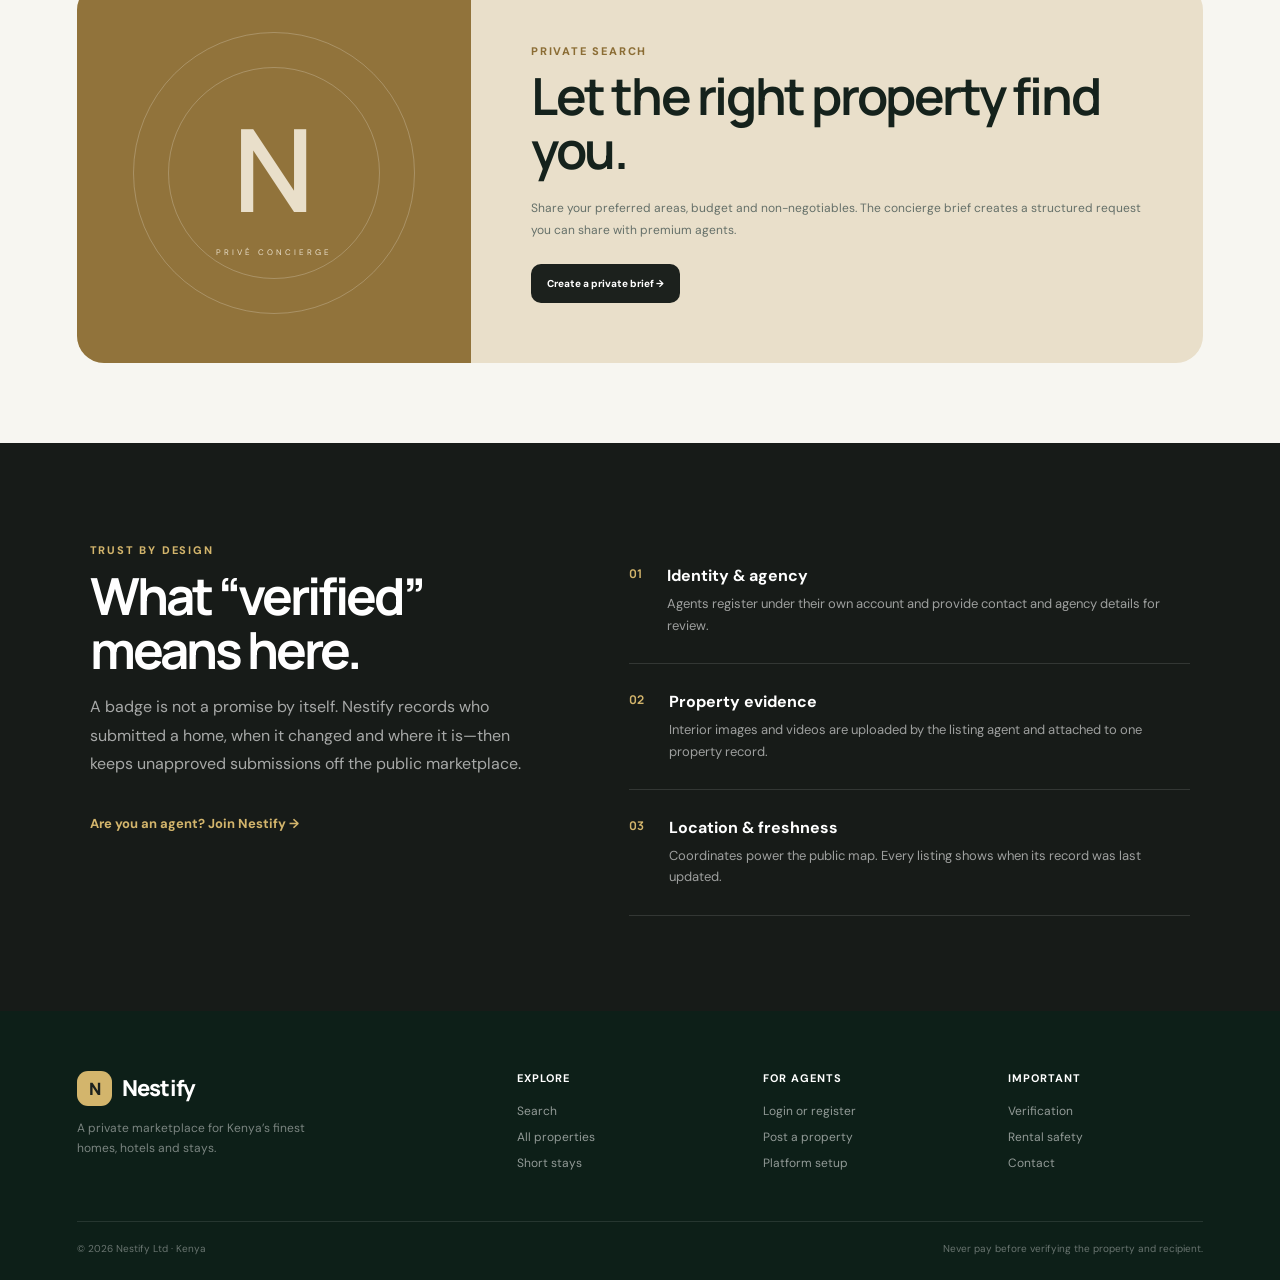
==== commit c94a04b7: "redesigned the ui" ====
--- a/index.html
+++ b/index.html
@@ -1,515 +1,132 @@
-<!DOCTYPE html>
+<!doctype html>
 <html lang="en">
 <head>
-<meta charset="UTF-8"/>
-<meta name="viewport" content="width=device-width, initial-scale=1.0"/>
-<title>Nestify — Find Your Perfect Home Across Kenya</title>
+<meta charset="utf-8"/>
+<meta name="viewport" content="width=device-width,initial-scale=1"/>
+<title>Nestify Privé — Luxury homes, hotels and exceptional stays in Kenya</title>
+<meta name="description" content="Discover luxury homes, villas, penthouses, boutique hotels, resorts and exceptional stays across Kenya."/>
+<link rel="icon" href="data:image/svg+xml,%3Csvg xmlns='http://www.w3.org/2000/svg' viewBox='0 0 32 32'%3E%3Crect width='32' height='32' rx='9' fill='%231e4d3a'/%3E%3Cpath d='M16 7 6 15h3v10h14V15h3L16 7Z' fill='%23fff'/%3E%3C/svg%3E"/>
 <link rel="preconnect" href="https://fonts.googleapis.com"/>
-<link href="https://fonts.googleapis.com/css2?family=Cormorant+Garamond:ital,wght@0,400;0,600;0,700;1,400;1,600&family=DM+Sans:wght@300;400;500;600&family=DM+Mono:wght@400;500&display=swap" rel="stylesheet"/>
-<link rel="stylesheet" href="/css/style.css"/>
+<link rel="preconnect" href="https://fonts.gstatic.com" crossorigin/>
+<link href="https://fonts.googleapis.com/css2?family=DM+Sans:wght@400;500;600;700&family=Manrope:wght@500;600;700;800&display=swap" rel="stylesheet"/>
+<link rel="stylesheet" href="style.css"/>
 </head>
 <body>
-
-
-<div class="toast" id="toast"></div>
-
-<!-- MOBILE NAV -->
-<div class="mobile-nav" id="mobileNav">
-  <div class="mobile-nav-header">
-    <div class="logo"><div class="logo-dot"></div>Nestify</div>
-    <button onclick="toggleMobileNav()" style="background:none;border:none;font-size:22px;cursor:pointer">✕</button>
+<div id="toast" class="toast" role="status" aria-live="polite"></div>
+<header class="topbar">
+  <a class="brand" href="#top" aria-label="Nestify home"><span class="brand-mark">N</span><span>Nestify</span></a>
+  <nav class="desktop-nav" aria-label="Main navigation">
+    <a href="#discover">Search</a><a href="#properties">All properties</a><a href="#stays">Short stays</a><a href="#guide">Renter guide</a><a href="#planner">Mortgage planner</a><a href="#concierge">Concierge</a>
+  </nav>
+  <div class="top-actions">
+    <button class="text-btn" onclick="openSaved()">♡ <span>Saved</span><b id="savedCount">0</b></button>
+    <a class="agent-btn" href="agent.html">Agent login <span>↗</span></a>
+    <button class="menu-btn" onclick="toggleMenu()" aria-label="Open menu">☰</button>
   </div>
-  <div class="mobile-nav-links">
-    <a onclick="scrollTo('listings');toggleMobileNav()">Browse Listings</a>
-    <a onclick="scrollTo('calculator');toggleMobileNav()">Mortgage Calculator</a>
-    <a onclick="scrollTo('neighbourhoods');toggleMobileNav()">Neighbourhoods</a>
-    <a onclick="scrollTo('amenities');toggleMobileNav()">Amenities</a>
-    <a onclick="scrollTo('how');toggleMobileNav()">How It Works</a>
-  </div>
+</header>
+<div id="mobileMenu" class="mobile-menu">
+  <a href="#discover" onclick="toggleMenu()">Search</a><a href="#properties" onclick="toggleMenu()">All properties</a><a href="#stays" onclick="toggleMenu()">Short stays</a><a href="#guide" onclick="toggleMenu()">Renter guide</a><a href="#planner" onclick="toggleMenu()">Mortgage planner</a><a href="#concierge" onclick="toggleMenu()">Concierge</a><a class="agent-btn" href="agent.html">Agent login ↗</a>
 </div>
 
-<!-- MODAL -->
-<div class="modal-overlay" id="modal" onclick="handleModalClick(event)">
-  <div class="modal" id="modalContent">
-    <button class="modal-close" onclick="closeModal()">✕</button>
-    <div id="modalInner"></div>
+<main id="top">
+<section class="hero">
+  <div class="hero-copy">
+    <div class="eyebrow"><span></span> Luxury living, distinctly Kenyan</div>
+    <h1>Exceptional places,<br/><em>privately found.</em></h1>
+    <p>Discover a considered collection of luxury residences, private villas, serviced apartments, boutique hotels and remarkable stays—presented with complete media, exact locations and accountable hosts.</p>
+    <div class="hero-proof"><span>✓ Premium homes & hospitality</span><span>✓ Original interior media</span><span>✓ Trusted customer reviews</span></div>
   </div>
-</div>
-
-<div class="page">
-
-<!-- ── NAVBAR ── -->
-<nav>
-  <div class="nav-inner">
-    <div class="logo"><div class="logo-dot"></div>Nestify</div>
-    <div class="nav-links">
-      <a onclick="document.getElementById('listings').scrollIntoView({behavior:'smooth'})">Browse</a>
-      <a onclick="document.getElementById('calculator').scrollIntoView({behavior:'smooth'})">Calculator</a>
-      <a onclick="document.getElementById('neighbourhoods').scrollIntoView({behavior:'smooth'})">Areas</a>
-      <a onclick="document.getElementById('amenities').scrollIntoView({behavior:'smooth'})">Amenities</a>
-      <a onclick="document.getElementById('how').scrollIntoView({behavior:'smooth'})">How it works</a>
+  <div class="hero-visual">
+    <img src="https://images.unsplash.com/photo-1600585154340-be6161a56a0c?w=1200&q=85&auto=format&fit=crop" alt="Contemporary home exterior"/>
+    <div class="visual-note"><span class="pulse"></span><div><b>Explore the full experience</b><small>Demo homes are always clearly labelled</small></div></div>
+  </div>
+  <div class="search-panel search-panel-v2" id="discover">
+    <div class="search-topline">
+      <div class="mode-tabs" role="tablist"><button class="mode-tab active" data-mode="rent" onclick="setMode('rent')"><i>⌂</i> Rent a home</button><button class="mode-tab" data-mode="stay" onclick="setMode('stay')"><i>◇</i> Book a stay</button></div>
+      <button class="clear-search" onclick="clearSearch()">Clear all</button>
     </div>
-    <div class="nav-right">
-      <button class="btn-outline" onclick="showToast('Your saved listings will appear here!')">
-        ♡ Saved <span class="saved-badge" id="savedCount">0</span>
-      </button>
-      <button class="btn-primary" onclick="showToast('List your property — coming soon!')">List a property</button>
-      <div class="hamburger" onclick="toggleMobileNav()">
-        <span></span><span></span><span></span>
-      </div>
+    <div class="search-fields search-fields-v2">
+      <label class="search-field location-search"><i>⌖</i><span><b>Area or keyword</b><input id="locationFilter" type="search" placeholder="Westlands, beach, furnished…" onkeydown="if(event.key==='Enter')applyFilters()"/></span></label>
+      <label class="search-field"><i>▾</i><span><b>County</b><select id="countyFilter"><option value="">All 47 counties</option></select></span></label>
+      <label class="search-field"><i>⌂</i><span><b>Property type</b><select id="typeFilter"><option value="">Any property</option><option>Apartment</option><option>Luxury Apartment</option><option>Penthouse</option><option>House</option><option>Villa</option><option>Townhouse</option><option>Serviced Apartment</option><option>Boutique Hotel</option><option>Resort</option><option>Lodge</option><option>Studio</option><option>Cottage</option><option>Bungalow</option><option>Maisonette</option></select></span></label>
+      <label class="search-field rent-field"><i>◉</i><span><b>Monthly budget</b><select id="budgetFilter"><option value="">Any budget</option><option value="30000">Up to KSh 30k</option><option value="60000">Up to KSh 60k</option><option value="100000">Up to KSh 100k</option><option value="200000">Up to KSh 200k</option><option value="500000">Up to KSh 500k</option></select></span></label>
+      <label class="search-field rent-field"><i>▦</i><span><b>Bedrooms</b><select id="bedFilter"><option value="">Any beds</option><option value="1">1+</option><option value="2">2+</option><option value="3">3+</option><option value="4">4+</option></select></span></label>
+      <label class="search-field stay-field hidden"><i>↘</i><span><b>Check in</b><input id="searchCheckin" type="date"/></span></label>
+      <label class="search-field stay-field hidden"><i>↗</i><span><b>Check out</b><input id="searchCheckout" type="date"/></span></label>
+      <label class="search-field stay-field hidden"><i>◉</i><span><b>Nightly budget</b><select id="nightBudgetFilter"><option value="">Any budget</option><option value="10000">Up to KSh 10k</option><option value="20000">Up to KSh 20k</option><option value="30000">Up to KSh 30k</option><option value="50000">Up to KSh 50k</option></select></span></label><label class="search-field stay-field hidden"><i>○</i><span><b>Guests</b><select id="guestFilter"><option value="">Any guests</option><option value="1">1</option><option value="2">2</option><option value="4">4</option><option value="6">6+</option></select></span></label>
+      <button class="search-btn" onclick="applyFilters();document.getElementById('properties').scrollIntoView({behavior:'smooth'})"><span>Search properties</span><b>→</b></button>
     </div>
-  </div>
-</nav>
-
-<!-- ── HERO ── -->
-<section class="hero">
-  <div class="hero-left">
-    <div class="hero-eyebrow">🇰🇪 Kenya's Premier Property Platform</div>
-    <h1>Find Your<br><em>Perfect Home</em><br>in Kenya</h1>
-    <p class="hero-sub">Discover verified properties across all 47 counties and 290+ sub-counties — from Westlands penthouses to Kisumu lakeside retreats, Mombasa beachfronts, Nakuru highlands, Meru hillsides and beyond. Every listing vetted, every detail included.</p>
-    <div class="hero-ctas">
-      <button class="btn-hero-main" onclick="document.getElementById('listings').scrollIntoView({behavior:'smooth'})">
-        <svg width="16" height="16" fill="none" stroke="currentColor" stroke-width="2.5" viewBox="0 0 24 24"><circle cx="11" cy="11" r="8"/><path d="M21 21l-4.35-4.35"/></svg>
-        Browse listings
-      </button>
-      <button class="btn-hero-ghost" onclick="document.getElementById('calculator').scrollIntoView({behavior:'smooth'})">Mortgage calculator</button>
-    </div>
-    <div class="hero-stats">
-      <div class="hero-stat"><div class="stat-num" id="cu1">0</div><div class="stat-label">Active listings</div></div>
-      <div class="hero-stat"><div class="stat-num" id="cu2">0</div><div class="stat-label">Counties covered</div></div>
-      <div class="hero-stat"><div class="stat-num" id="cu3">0</div><div class="stat-label">Happy tenants</div></div>
-    </div>
-  </div>
-  <div class="hero-right">
-    <!-- Real Nairobi skyline from Unsplash -->
-    <img class="hero-img-main"
-      src="https://images.unsplash.com/photo-1611348586840-ea9872d33411?w=900&q=80&auto=format&fit=crop"
-      alt="Nairobi skyline Kenya" loading="lazy"/>
-    <div class="hero-float-card">
-      <img class="float-img"
-        src="https://images.unsplash.com/photo-1564013799919-ab600027ffc6?w=120&q=80&auto=format&fit=crop"
-        alt="Apartment interior"/>
-      <div class="float-info">
-        <h4>Westlands, Nairobi</h4>
-        <p>2 bed · Furnished · Available now</p>
-      </div>
-      <div class="float-price">KSh 85k</div>
-    </div>
-    <div class="hero-badge-card">🌟 <span>4,200+</span> verified listings this month</div>
+    <div class="quick-filters"><span>Popular</span><button onclick="quickFilter('Nairobi')">Nairobi</button><button onclick="quickFilter('Mombasa')">Mombasa</button><button onclick="quickAmenity('Furnished')">Furnished</button><button onclick="quickAmenity('Pet friendly')">Pet friendly</button><button onclick="setMode('stay')">BnBs & stays</button></div>
   </div>
 </section>
 
-<!-- ── SEARCH ── -->
-<div class="search-wrap" id="listings">
-  <div class="container">
-    <div class="search-bar">
-      <div class="sf">
-        <label>Location / Area / County</label>
-        <input type="text" id="searchInput" placeholder="Westlands, Nyali, Kisumu, Nakuru, Eldoret…" oninput="filterListings()"/>
-      </div>
-      <div class="sf">
-        <label>Property type</label>
-        <select id="typeFilter" onchange="filterListings()">
-          <option value="">Any type</option>
-          <option>Apartment</option>
-          <option>House</option>
-          <option>Studio</option>
-          <option>Villa</option>
-          <option>Townhouse</option>
-          <option>Beachfront</option>
-          <option>Cottage</option>
-          <option>Bungalow</option>
-          <option>Maisonette</option>
-        </select>
-      </div>
-      <div class="sf">
-        <label>Max budget / month</label>
-        <select id="priceFilter" onchange="filterListings()">
-          <option value="">No limit</option>
-          <option value="15000">Under KSh 15k</option>
-          <option value="30000">Under KSh 30k</option>
-          <option value="60000">Under KSh 60k</option>
-          <option value="100000">Under KSh 100k</option>
-          <option value="200000">Under KSh 200k</option>
-          <option value="400000">Under KSh 400k</option>
-        </select>
-      </div>
-      <div class="sf">
-        <label>Min bedrooms</label>
-        <select id="bedsFilter" onchange="filterListings()">
-          <option value="0">Any</option>
-          <option value="1">1+</option>
-          <option value="2">2+</option>
-          <option value="3">3+</option>
-          <option value="4">4+</option>
-        </select>
-      </div>
-      <button class="btn-search-main" onclick="filterListings()">
-        <svg width="16" height="16" fill="none" stroke="currentColor" stroke-width="2.5" viewBox="0 0 24 24"><circle cx="11" cy="11" r="8"/><path d="M21 21l-4.35-4.35"/></svg>
-        Search
-      </button>
-    </div>
-    <div class="quick-areas">
-      <span style="font-size:12px;font-weight:600;color:var(--ink-muted);align-self:center;white-space:nowrap">Popular:</span>
-      <button class="area-pill" onclick="quickSearch('Westlands')">Westlands</button>
-      <button class="area-pill" onclick="quickSearch('Karen')">Karen</button>
-      <button class="area-pill" onclick="quickSearch('Kilimani')">Kilimani</button>
-      <button class="area-pill" onclick="quickSearch('Nyali')">Nyali</button>
-      <button class="area-pill" onclick="quickSearch('Kisumu')">Kisumu</button>
-      <button class="area-pill" onclick="quickSearch('Nakuru')">Nakuru</button>
-      <button class="area-pill" onclick="quickSearch('Eldoret')">Eldoret</button>
-      <button class="area-pill" onclick="quickSearch('Thika')">Thika</button>
-      <button class="area-pill" onclick="quickSearch('Meru')">Meru</button>
-      <button class="area-pill" onclick="quickSearch('Diani')">Diani</button>
-      <button class="area-pill" onclick="quickSearch('Lamu')">Lamu</button>
-      <button class="area-pill" onclick="quickSearch('Kitengela')">Kitengela</button>
-    </div>
-  </div>
-</div>
+<section class="truth-strip">
+  <div><strong id="liveCount">0</strong><span>approved live listings</span></div>
+  <div><strong id="countyCount">0</strong><span>counties with live inventory</span></div>
+  <div><strong>47</strong><span>counties searchable</span></div>
+  <p id="dataMode"><span></span> Checking live data source…</p>
+</section>
 
-<!-- ── COUNTY EXPLORER ── -->
-<section class="county-section">
-  <div class="container">
-    <div class="section-label">Explore by County</div>
-    <div style="display:flex;justify-content:space-between;align-items:flex-end;flex-wrap:wrap;gap:1rem">
-      <div class="section-title" style="margin-bottom:0">47 counties, <em>one platform</em></div>
-      <div class="county-scroll-nav">
-        <button class="scroll-btn" onclick="scrollCounties(-1)">←</button>
-        <button class="scroll-btn" onclick="scrollCounties(1)">→</button>
-      </div>
-    </div>
-    <div style="margin-top:1.5rem" class="county-scroll" id="countyScroll"></div>
+<section class="signature-section"><div class="section-head"><div><span class="kicker">The Privé edit</span><h2>Signature homes</h2><p class="section-deck">An editorial preview of statement residences, coastal villas and exceptional private homes.</p></div><button class="signature-all" onclick="document.getElementById('properties').scrollIntoView({behavior:'smooth'})">View the full collection →</button></div><div id="signatureGrid" class="signature-grid"></div></section>
+
+<section class="listings-section" id="properties">
+  <div class="section-head property-head"><div><span class="kicker" id="listingKicker">Long-term rentals</span><h2 id="listingHeading">Explore every property</h2><p class="section-deck">Open any card for a full preview, interior gallery, exact map, amenities, source information and a direct request form.</p></div><div class="view-tools"><button class="tool active" data-sort="new" onclick="setSort('new',this)">Newest</button><button class="tool" data-sort="low" onclick="setSort('low',this)">Lowest price</button><button class="tool" data-sort="high" onclick="setSort('high',this)">Highest price</button><span class="tool-divider"></span><button class="tool view-switch active" onclick="setListingView('grid',this)" aria-label="Grid view">▦</button><button class="tool view-switch" onclick="setListingView('list',this)" aria-label="List view">☷</button></div></div>
+  <div class="result-bar"><div id="filterSummary" class="filter-summary"></div><div class="result-legend"><span class="demo-dot"></span> Demo previews are examples, never live inventory</div></div>
+  <div class="amenity-filter-bar"><span>Refine by</span><button class="active" onclick="filterAmenity('',this)">All</button><button onclick="filterAmenity('Furnished',this)">Furnished</button><button onclick="filterAmenity('Parking',this)">Parking</button><button onclick="filterAmenity('Pet friendly',this)">Pet friendly</button><button onclick="filterAmenity('Swimming pool',this)">Pool</button><button onclick="filterAmenity('Wi-Fi / fibre',this)">Wi-Fi</button><button onclick="filterAmenity('Garden',this)">Garden</button></div>
+  <div id="listingGrid" class="listing-grid" aria-live="polite"></div>
+  <div id="loadMoreWrap" class="load-more-wrap hidden"><button onclick="loadMoreProperties()"><span>Load more properties</span><small id="loadMoreCount"></small></button></div>
+</section>
+
+<section class="stay-callout" id="stays">
+  <div class="stay-photo"><img src="https://images.unsplash.com/photo-1600607687939-ce8a6c25118c?w=1000&q=85&auto=format&fit=crop" alt="Bright furnished interior"/></div>
+  <div class="stay-copy"><span class="kicker">Nestify Stays</span><h2>Short stays, with the same proof.</h2><p>Browse agent-managed BnBs with real media, exact locations, nightly pricing, guest limits and availability requests. Booking requests go directly to the responsible agent.</p><button class="dark-btn" onclick="setMode('stay');document.getElementById('discover').scrollIntoView({behavior:'smooth'})">Explore short stays →</button></div>
+</section>
+
+<section class="discovery-section">
+  <div class="section-head"><div><span class="kicker">Find your fit</span><h2>Start with what matters.</h2></div><p>Jump into useful property collections. Every collection applies a transparent filter to the full preview gallery.</p></div>
+  <div class="collection-grid">
+    <button onclick="collectionFilter('rent','Apartment','')"><span>01</span><b>City apartments</b><small>Compact, connected and easy to compare</small><i>→</i></button>
+    <button onclick="collectionFilter('rent','House','Pet friendly')"><span>02</span><b>Family homes</b><small>More bedrooms, outdoor space and pets</small><i>→</i></button>
+    <button onclick="collectionFilter('stay','','')"><span>03</span><b>Weekend stays</b><small>BnBs with dates, guests and nightly prices</small><i>→</i></button>
+    <button onclick="collectionFilter('stay','Villa','Swimming pool')"><span>04</span><b>Poolside escapes</b><small>Villa previews made for groups and breaks</small><i>→</i></button>
   </div>
 </section>
 
-<!-- ── FILTER + LISTINGS ── -->
-<section class="filter-section">
-  <div class="container">
-    <div class="filter-row">
-      <button class="chip on" data-f="all" onclick="setChip(this,'all')">All listings</button>
-      <button class="chip" data-f="available" onclick="setChip(this,'available')">🟢 Available now</button>
-      <button class="chip" data-f="pet" onclick="setChip(this,'pet')">🐾 Pet friendly</button>
-      <button class="chip" data-f="parking" onclick="setChip(this,'parking')">🚗 Parking</button>
-      <button class="chip" data-f="furnished" onclick="setChip(this,'furnished')">🛋️ Furnished</button>
-      <button class="chip" data-f="pool" onclick="setChip(this,'pool')">🏊 Pool</button>
-      <button class="chip" data-f="new" onclick="setChip(this,'new')">✨ New listings</button>
-      <button class="chip" data-f="beachfront" onclick="setChip(this,'beachfront')">🌊 Beachfront</button>
-      <button class="chip" data-f="borehole" onclick="setChip(this,'borehole')">💧 Borehole</button>
-      <button class="chip" data-f="solar" onclick="setChip(this,'solar')">☀️ Solar</button>
-      <select class="sort-sel" id="sortSelect" onchange="filterListings()">
-        <option value="default">Sort: Default</option>
-        <option value="price_asc">Price: Low → High</option>
-        <option value="price_desc">Price: High → Low</option>
-        <option value="size_desc">Size: Largest first</option>
-        <option value="rating">Top rated</option>
-      </select>
-    </div>
+<section class="luxury-planner" id="planner"><div class="planner-copy"><span class="kicker light">Purchase planning</span><h2>See the monthly shape of a luxury home.</h2><p>Explore an indicative mortgage repayment before speaking with a licensed lender. This calculator is educational—not financial advice or an offer of credit.</p><div class="planner-fields"><label>Property value <span id="plannerValueLabel">KSh 40,000,000</span><input id="plannerValue" type="range" min="5000000" max="250000000" step="1000000" value="40000000" oninput="updatePlanner()"/></label><label>Deposit <span id="plannerDepositLabel">20%</span><input id="plannerDeposit" type="range" min="10" max="60" step="5" value="20" oninput="updatePlanner()"/></label><div class="planner-two"><label>Interest rate<input id="plannerRate" type="number" min="1" max="30" step="0.1" value="13" oninput="updatePlanner()"/></label><label>Term (years)<input id="plannerTerm" type="number" min="1" max="30" value="20" oninput="updatePlanner()"/></label></div></div></div><div class="planner-result"><span>Indicative monthly repayment</span><strong id="plannerMonthly">—</strong><div><p><b id="plannerLoan">—</b>Estimated loan</p><p><b id="plannerCash">—</b>Cash deposit</p></div><small>Excludes insurance, valuation, legal costs, taxes, fees and rate changes.</small></div></section>
+
+<section class="renter-guide" id="guide">
+  <div class="guide-copy"><span class="kicker light">A safer search</span><h2>From first preview to front door.</h2><p>Nestify keeps source and freshness visible, but every renter should still verify the home, agent and agreement independently.</p><button onclick="openSafety()">Open the renter safety checklist →</button></div>
+  <div class="guide-steps"><article><b>1</b><div><h3>Preview the evidence</h3><p>Review the complete interior gallery, property facts, update date and mapped location.</p></div></article><article><b>2</b><div><h3>Ask direct questions</h3><p>Use the enquiry form to confirm availability, total move-in cost, utilities and viewing times.</p></div></article><article><b>3</b><div><h3>Verify before payment</h3><p>View the home, confirm authority to let it, and read the agreement before sending funds.</p></div></article></div>
+</section>
+
+<section id="recentlySection" class="recently-section hidden"><div class="section-head"><div><span class="kicker">Pick up where you left off</span><h2>Recently viewed</h2></div><button class="clear-recent" onclick="clearRecentlyViewed()">Clear history</button></div><div id="recentlyGrid" class="recently-grid"></div></section>
+
+<section class="agent-cta">
+  <div><span class="kicker">For property professionals</span><h2>Turn accurate listings into serious conversations.</h2><p>Create one accountable portfolio for rentals and short stays, with maps, interior media, bookings, enquiries and status notifications.</p></div><a href="agent.html">Open the agent workspace <span>↗</span></a>
+</section>
+
+<section class="concierge-section" id="concierge"><div class="concierge-art"><span>N</span><small>PRIVÉ CONCIERGE</small></div><div class="concierge-copy"><span class="kicker">Private search</span><h2>Let the right property find you.</h2><p>Share your preferred areas, budget and non-negotiables. The concierge brief creates a structured request you can share with premium agents.</p><button onclick="openConcierge()">Create a private brief →</button></div></section>
+
+<section class="trust-section" id="trust">
+  <div class="trust-intro"><span class="kicker light">Trust by design</span><h2>What “verified” means here.</h2><p>A badge is not a promise by itself. Nestify records who submitted a home, when it changed and where it is—then keeps unapproved submissions off the public marketplace.</p><a href="agent.html">Are you an agent? Join Nestify →</a></div>
+  <div class="trust-steps">
+    <article><b>01</b><div><h3>Identity & agency</h3><p>Agents register under their own account and provide contact and agency details for review.</p></div></article>
+    <article><b>02</b><div><h3>Property evidence</h3><p>Interior images and videos are uploaded by the listing agent and attached to one property record.</p></div></article>
+    <article><b>03</b><div><h3>Location & freshness</h3><p>Coordinates power the public map. Every listing shows when its record was last updated.</p></div></article>
   </div>
 </section>
+</main>
 
-<section class="listings-section">
-  <div class="container">
-    <div style="display:flex;align-items:baseline;justify-content:space-between;margin-bottom:1.5rem;flex-wrap:wrap;gap:.5rem">
-      <div style="font-family:'Cormorant Garamond',serif;font-size:28px;font-weight:700;color:var(--ink);letter-spacing:-1px">
-        Featured <em style="font-style:italic;color:var(--sage)">listings</em>
-      </div>
-      <div class="results-meta"><strong id="resultCount">0</strong> properties found</div>
-    </div>
-    <div class="grid" id="listingsGrid"></div>
-    <div class="load-more-wrap" id="loadMoreWrap" style="display:none">
-      <button class="btn-load-more" onclick="loadMore()">Load more properties</button>
-    </div>
-  </div>
-</section>
-
-<!-- ── FEATURED BANNER ── -->
-<div class="container">
-  <div class="featured-banner" onclick="openModal(6)">
-    <img src="https://images.unsplash.com/photo-1600047509807-ba8f99d2cdde?w=1200&q=80&auto=format&fit=crop" alt="Luxury Runda villa Kenya"/>
-    <div class="featured-overlay">
-      <div class="featured-label">Editor's Pick · Runda, Nairobi</div>
-      <div class="featured-title">Embassy-grade <em>luxury</em><br>with private pool</div>
-      <div class="featured-meta">5 beds · 4 baths · 4,200 sqft · Smart home system</div>
-    </div>
-    <div class="featured-price">
-      <div class="fp-label">Starting from</div>
-      <div class="fp-val">KSh 350k<small style="font-size:14px;opacity:.7">/mo</small></div>
-    </div>
-  </div>
-</div>
-
-<!-- ── HOW IT WORKS ── -->
-<section class="how-section" id="how">
-  <div class="container">
-    <div class="section-label" style="color:rgba(255,255,255,.5)">Simple process</div>
-    <div class="section-title" style="color:#fff;margin-bottom:0">How <em>Nestify</em> works</div>
-    <div class="how-grid">
-      <div class="how-step">
-        <div class="how-num">01</div>
-        <div class="how-title">Search & Filter</div>
-        <div class="how-desc">Use our advanced filters to find properties by county, sub-county, price, beds, amenities and more. Every listing is verified by our local team.</div>
-      </div>
-      <div class="how-step">
-        <div class="how-num">02</div>
-        <div class="how-title">Contact the Agent</div>
-        <div class="how-desc">Connect directly with verified landlords and agents via M-Pesa chat, WhatsApp or our in-app messaging. No hidden fees or middlemen.</div>
-      </div>
-      <div class="how-step">
-        <div class="how-num">03</div>
-        <div class="how-title">Move In</div>
-        <div class="how-desc">Sign digitally, pay your deposit via M-Pesa, and collect your keys. Our tenancy support team is on-call 24/7 for any issues.</div>
-      </div>
-    </div>
-  </div>
-</section>
-
-<!-- ── AMENITIES ── -->
-<section class="amenities-section" id="amenities">
-  <div class="container">
-    <div class="section-label">Search smarter</div>
-    <div style="display:flex;justify-content:space-between;align-items:flex-end;margin-bottom:2rem;flex-wrap:wrap;gap:1rem">
-      <div class="section-title" style="margin-bottom:0">By <em>amenity</em></div>
-      <a style="font-size:13px;color:var(--sage);font-weight:600;cursor:pointer" onclick="showToast('Full amenity search coming soon!')">View all →</a>
-    </div>
-    <div class="amenities-grid">
-      <div class="am-card" onclick="setChipByKey('pool')"><div class="am-icon" style="background:rgba(74,143,168,.1)">🏊</div><div class="am-name">Swimming Pool</div><div class="am-count">23 properties</div></div>
-      <div class="am-card" onclick="setChipByKey('parking')"><div class="am-icon" style="background:rgba(201,162,39,.1)">🚗</div><div class="am-name">Secure Parking</div><div class="am-count">62 properties</div></div>
-      <div class="am-card" onclick="setChipByKey('furnished')"><div class="am-icon" style="background:rgba(139,110,78,.1)">🛋️</div><div class="am-name">Fully Furnished</div><div class="am-count">47 properties</div></div>
-      <div class="am-card" onclick="showToast('Filtering by 24hr security…')"><div class="am-icon" style="background:rgba(192,83,58,.1)">🔒</div><div class="am-name">24hr Security</div><div class="am-count">78 properties</div></div>
-      <div class="am-card" onclick="showToast('Filtering by fibre internet…')"><div class="am-icon" style="background:rgba(74,143,168,.1)">📶</div><div class="am-name">Fibre Internet</div><div class="am-count">55 properties</div></div>
-      <div class="am-card" onclick="showToast('Filtering by gym…')"><div class="am-icon" style="background:rgba(74,103,65,.1)">🏋️</div><div class="am-name">Gym & Fitness</div><div class="am-count">31 properties</div></div>
-      <div class="am-card" onclick="setChipByKey('borehole')"><div class="am-icon" style="background:rgba(74,143,168,.1)">💧</div><div class="am-name">Borehole Water</div><div class="am-count">44 properties</div></div>
-      <div class="am-card" onclick="setChipByKey('solar')"><div class="am-icon" style="background:rgba(201,162,39,.1)">☀️</div><div class="am-name">Solar Power</div><div class="am-count">38 properties</div></div>
-      <div class="am-card" onclick="showToast('Filtering by garden…')"><div class="am-icon" style="background:rgba(74,103,65,.1)">🌿</div><div class="am-name">Garden / Yard</div><div class="am-count">40 properties</div></div>
-      <div class="am-card" onclick="setChipByKey('pet')"><div class="am-icon" style="background:rgba(192,83,58,.1)">🐾</div><div class="am-name">Pet Friendly</div><div class="am-count">29 properties</div></div>
-      <div class="am-card" onclick="showToast('Filtering by generator backup…')"><div class="am-icon" style="background:rgba(201,162,39,.1)">⚡</div><div class="am-name">Generator Backup</div><div class="am-count">51 properties</div></div>
-      <div class="am-card" onclick="setChipByKey('beachfront')"><div class="am-icon" style="background:rgba(74,143,168,.1)">🌊</div><div class="am-name">Beachfront</div><div class="am-count">12 properties</div></div>
-    </div>
-  </div>
-</section>
-
-<!-- ── CALCULATOR ── -->
-<div class="container" id="calculator">
-  <div class="calc-section">
-    <div class="calc-title">Mortgage <em>calculator</em></div>
-    <div class="calc-grid">
-      <div class="calc-inputs">
-        <div>
-          <div class="calc-row-label">Property value <span id="loanValDisplay">KSh 8,000</span></div>
-          <input type="range" class="calc-slider" id="loanVal" min="100000" max="800000" step="500000" value="8000000" oninput="updateCalc()"/>
-        </div>
-        <div>
-          <div class="calc-row-label">Down payment <span id="downPayDisplay">20%</span></div>
-          <input type="range" class="calc-slider" id="downPay" min="5" max="50" step="5" value="20" oninput="updateCalc()"/>
-        </div>
-        <div>
-          <div class="calc-row-label">Interest rate (p.a.) <span id="rateDisplay">13%</span></div>
-          <input type="range" class="calc-slider" id="rateSlider" min="8" max="25" step="0.5" value="13" oninput="updateCalc()"/>
-        </div>
-        <div>
-          <div class="calc-row-label">Loan term <span id="termDisplay">20 years</span></div>
-          <input type="range" class="calc-slider" id="termSlider" min="5" max="30" step="1" value="20" oninput="updateCalc()"/>
-        </div>
-        <button class="btn-preapprove" onclick="showToast('Pre-approval feature coming soon! 🏦')">Get pre-approval →</button>
-      </div>
-      <div class="calc-results">
-        <div class="calc-main">
-          <div class="cm-label">Monthly Payment</div>
-          <div class="cm-value" id="monthlyPayment">—</div>
-        </div>
-        <div class="calc-breakdown">
-          <div class="cb-item"><div class="cb-label">Loan amount</div><div class="cb-val" id="loanAmount">—</div></div>
-          <div class="cb-item"><div class="cb-label">Down payment</div><div class="cb-val" id="downPayAmt">—</div></div>
-          <div class="cb-item"><div class="cb-label">Total interest</div><div class="cb-val" id="totalInterest">—</div></div>
-          <div class="cb-item"><div class="cb-label">Total cost</div><div class="cb-val" id="totalCost">—</div></div>
-        </div>
-        <div class="calc-bar-wrap"><div class="calc-bar-fill" id="calcBarFill" style="width:60%"></div></div>
-        <div class="calc-bar-labels">
-          <span>Principal <strong id="principalPct">60%</strong></span>
-          <span>Interest <strong id="interestPct">40%</strong></span>
-        </div>
-      </div>
-    </div>
-  </div>
-</div>
-
-<!-- ── NEIGHBOURHOODS ── -->
-<section class="nbr-section" id="neighbourhoods">
-  <div class="container">
-    <div class="section-label">Local insights</div>
-    <div class="section-title">Top <em>neighbourhoods</em></div>
-    <div class="nbr-grid">
-      <div class="nbr-card" onclick="quickSearch('Westlands')">
-        <img class="nbr-img" src="https://images.unsplash.com/photo-1611348586840-ea9872d33411?w=600&q=80&auto=format&fit=crop" alt="Westlands Nairobi"/>
-        <div class="nbr-body">
-          <div class="nbr-name">Westlands</div>
-          <div class="nbr-county">Nairobi County · Westlands Sub-county</div>
-          <div class="nbr-scores">
-            <div class="sb"><div class="sb-label">Transport</div><div class="sb-bg"><div class="sb-fill" style="width:92%"></div></div></div>
-            <div class="sb"><div class="sb-label">Amenities</div><div class="sb-bg"><div class="sb-fill" style="width:95%"></div></div></div>
-            <div class="sb"><div class="sb-label">Safety</div><div class="sb-bg"><div class="sb-fill" style="width:80%"></div></div></div>
-          </div>
-        </div>
-      </div>
-      <div class="nbr-card" onclick="quickSearch('Karen')">
-        <img class="nbr-img" src="https://images.unsplash.com/photo-1600596542815-ffad4c1539a9?w=600&q=80&auto=format&fit=crop" alt="Karen Nairobi"/>
-        <div class="nbr-body">
-          <div class="nbr-name">Karen</div>
-          <div class="nbr-county">Nairobi County · Langata Sub-county</div>
-          <div class="nbr-scores">
-            <div class="sb"><div class="sb-label">Transport</div><div class="sb-bg"><div class="sb-fill" style="width:70%"></div></div></div>
-            <div class="sb"><div class="sb-label">Amenities</div><div class="sb-bg"><div class="sb-fill" style="width:85%"></div></div></div>
-            <div class="sb"><div class="sb-label">Safety</div><div class="sb-bg"><div class="sb-fill" style="width:95%"></div></div></div>
-          </div>
-        </div>
-      </div>
-      <div class="nbr-card" onclick="quickSearch('Nyali')">
-        <img class="nbr-img" src="https://images.unsplash.com/photo-1590523741831-ab7e8b8f9c7f?w=600&q=80&auto=format&fit=crop" alt="Nyali Mombasa beach"/>
-        <div class="nbr-body">
-          <div class="nbr-name">Nyali</div>
-          <div class="nbr-county">Mombasa County · Nyali Sub-county</div>
-          <div class="nbr-scores">
-            <div class="sb"><div class="sb-label">Transport</div><div class="sb-bg"><div class="sb-fill" style="width:75%"></div></div></div>
-            <div class="sb"><div class="sb-label">Amenities</div><div class="sb-bg"><div class="sb-fill" style="width:80%"></div></div></div>
-            <div class="sb"><div class="sb-label">Nature</div><div class="sb-bg"><div class="sb-fill" style="width:98%"></div></div></div>
-          </div>
-        </div>
-      </div>
-      <div class="nbr-card" onclick="quickSearch('Milimani')">
-        <img class="nbr-img" src="https://images.unsplash.com/photo-1504205166486-5d3e16ce49c4?w=600&q=80&auto=format&fit=crop" alt="Kisumu Lake Victoria"/>
-        <div class="nbr-body">
-          <div class="nbr-name">Milimani, Kisumu</div>
-          <div class="nbr-county">Kisumu County · Kisumu East Sub-county</div>
-          <div class="nbr-scores">
-            <div class="sb"><div class="sb-label">Transport</div><div class="sb-bg"><div class="sb-fill" style="width:80%"></div></div></div>
-            <div class="sb"><div class="sb-label">Amenities</div><div class="sb-bg"><div class="sb-fill" style="width:72%"></div></div></div>
-            <div class="sb"><div class="sb-label">Nature</div><div class="sb-bg"><div class="sb-fill" style="width:90%"></div></div></div>
-          </div>
-        </div>
-      </div>
-      <div class="nbr-card" onclick="quickSearch('Nakuru')">
-        <img class="nbr-img" src="https://images.unsplash.com/photo-1547471080-7cc2caa01a7e?w=600&q=80&auto=format&fit=crop" alt="Nakuru Rift Valley"/>
-        <div class="nbr-body">
-          <div class="nbr-name">Milimani, Nakuru</div>
-          <div class="nbr-county">Nakuru County · Nakuru East Sub-county</div>
-          <div class="nbr-scores">
-            <div class="sb"><div class="sb-label">Transport</div><div class="sb-bg"><div class="sb-fill" style="width:78%"></div></div></div>
-            <div class="sb"><div class="sb-label">Amenities</div><div class="sb-bg"><div class="sb-fill" style="width:70%"></div></div></div>
-            <div class="sb"><div class="sb-label">Nature</div><div class="sb-bg"><div class="sb-fill" style="width:95%"></div></div></div>
-          </div>
-        </div>
-      </div>
-      <div class="nbr-card" onclick="quickSearch('Diani')">
-        <img class="nbr-img" src="https://images.unsplash.com/photo-1589197331516-4d84b72ebde3?w=600&q=80&auto=format&fit=crop" alt="Diani Beach Kenya"/>
-        <div class="nbr-body">
-          <div class="nbr-name">Diani Beach</div>
-          <div class="nbr-county">Kwale County · Msambweni Sub-county</div>
-          <div class="nbr-scores">
-            <div class="sb"><div class="sb-label">Transport</div><div class="sb-bg"><div class="sb-fill" style="width:60%"></div></div></div>
-            <div class="sb"><div class="sb-label">Amenities</div><div class="sb-bg"><div class="sb-fill" style="width:68%"></div></div></div>
-            <div class="sb"><div class="sb-label">Nature</div><div class="sb-bg"><div class="sb-fill" style="width:100%"></div></div></div>
-          </div>
-        </div>
-      </div>
-    </div>
-  </div>
-</section>
-
-<!-- ── CTA BANNER ── -->
-<div class="container">
-  <div class="cta-banner">
-    <div>
-      <div class="cta-banner-title">Own a property in Kenya?</div>
-      <div class="cta-banner-sub">List it free on Nestify and reach over 50,000 active house-hunters every month.</div>
-    </div>
-    <button class="btn-cta-white" onclick="showToast('Landlord portal coming soon! 🏠')">List your property →</button>
-  </div>
-</div>
-
-<!-- ── TESTIMONIALS ── -->
-<section class="testi-section">
-  <div class="container">
-    <div class="section-label">Happy tenants</div>
-    <div class="section-title">What <em>people say</em></div>
-    <div class="testi-grid">
-      <div class="testi-card">
-        <div class="testi-stars">★★★★★</div>
-        <div class="testi-quote">"Found my apartment in Kilimani in less than 3 days. The listing details were accurate — no hidden surprises when I moved in. Absolutely love it."</div>
-        <div class="testi-avatar">
-          <div class="testi-pic" style="background:var(--sage-pale);display:flex;align-items:center;justify-content:center;font-size:20px">👩🏾</div>
-          <div><div class="testi-name">Amina Odhiambo</div><div class="testi-loc">Kilimani, Nairobi</div></div>
-        </div>
-      </div>
-      <div class="testi-card">
-        <div class="testi-stars">★★★★★</div>
-        <div class="testi-quote">"Relocated from Mombasa to Nakuru for work. Nestify had listings across both counties with accurate pricing. The mortgage calculator saved me hours of research."</div>
-        <div class="testi-avatar">
-          <div class="testi-pic" style="background:var(--earth-pale,#f5e8d8);display:flex;align-items:center;justify-content:center;font-size:20px">👨🏾</div>
-          <div><div class="testi-name">David Kamau</div><div class="testi-loc">Milimani, Nakuru</div></div>
-        </div>
-      </div>
-      <div class="testi-card">
-        <div class="testi-stars">★★★★☆</div>
-        <div class="testi-quote">"The beachfront filter is a game-changer. Found our dream holiday rental in Diani with a private pool. The agent contact feature worked perfectly."</div>
-        <div class="testi-avatar">
-          <div class="testi-pic" style="background:var(--sky);display:flex;align-items:center;justify-content:center;font-size:20px;opacity:.8">👩🏽</div>
-          <div><div class="testi-name">Grace Mwangi</div><div class="testi-loc">Diani, Kwale</div></div>
-        </div>
-      </div>
-    </div>
-  </div>
-</section>
-
-<!-- ── FOOTER ── -->
-<footer class="footer-section">
-  <div class="container">
-    <div class="footer-grid">
-      <div>
-        <div class="footer-logo">Nestify</div>
-        <div class="footer-tagline">Kenya's most trusted property platform, spanning all 47 counties and 290+ sub-counties. Verified listings, transparent pricing, everything you need before you move.</div>
-        <div class="footer-social">
-          <div class="social-btn" onclick="showToast('Follow us on Twitter/X!')">𝕏</div>
-          <div class="social-btn" onclick="showToast('Follow us on Facebook!')">f</div>
-          <div class="social-btn" onclick="showToast('Follow us on Instagram!')">📷</div>
-          <div class="social-btn" onclick="showToast('Join our WhatsApp channel!')">📱</div>
-        </div>
-      </div>
-      <div class="footer-col">
-        <h4>Browse</h4>
-        <a onclick="quickSearch('Apartment')">Apartments</a>
-        <a onclick="quickSearch('House')">Houses</a>
-        <a onclick="quickSearch('Villa')">Villas</a>
-        <a onclick="quickSearch('Studio')">Studios</a>
-        <a onclick="quickSearch('Beachfront')">Beachfront</a>
-        <a onclick="quickSearch('Maisonette')">Maisonettes</a>
-      </div>
-      <div class="footer-col">
-        <h4>Counties</h4>
-        <a onclick="quickSearch('Nairobi')">Nairobi</a>
-        <a onclick="quickSearch('Mombasa')">Mombasa</a>
-        <a onclick="quickSearch('Kisumu')">Kisumu</a>
-        <a onclick="quickSearch('Nakuru')">Nakuru</a>
-        <a onclick="quickSearch('Eldoret')">Eldoret</a>
-        <a onclick="showToast('View all 47 counties coming soon!')">View all 47 →</a>
-      </div>
-      <div class="footer-col">
-        <h4>Company</h4>
-        <a>About us</a>
-        <a>Careers</a>
-        <a onclick="showToast('List your property — coming soon!')">List a property</a>
-        <a>Contact us</a>
-        <a>Privacy policy</a>
-        <a>Terms of use</a>
-      </div>
-    </div>
-    <div class="footer-bottom">
-      <span>© 2025 Nestify Ltd · Nairobi, Kenya · Reg. No. PVT-2024-KE-00482</span>
-      <span>Built with care for Kenyan renters 🇰🇪</span>
-    </div>
-  </div>
+<footer>
+  <div class="footer-main"><div><a class="brand footer-brand" href="#top"><span class="brand-mark">N</span><span>Nestify</span></a><p>A private marketplace for Kenya’s finest homes, hotels and stays.</p></div><div><b>Explore</b><a href="#discover">Search</a><a href="#properties">All properties</a><a href="#stays">Short stays</a></div><div><b>For agents</b><a href="agent.html">Login or register</a><a href="agent.html#new">Post a property</a><a href="SETUP.md">Platform setup</a></div><div><b>Important</b><a href="#trust">Verification</a><a onclick="openSafety()">Rental safety</a><a href="mailto:hello@nestify.co.ke">Contact</a></div></div>
+  <div class="footer-bottom"><span>© 2026 Nestify Ltd · Kenya</span><span>Never pay before verifying the property and recipient.</span></div>
 </footer>
 
-</div><!-- /page -->
-<script src="/js/script.js"></script>
+<div id="compareBar" class="compare-bar hidden"><div><span>Compare properties</span><b id="compareCount">0 selected</b></div><div id="compareThumbs" class="compare-thumbs"></div><button class="compare-clear" onclick="clearCompare()">Clear</button><button class="compare-open" onclick="openCompare()">Compare now →</button></div>
+
+<div id="modal" class="modal-backdrop" onclick="backdropClose(event)"><div class="modal"><button class="modal-close" onclick="closeModal()" aria-label="Close">×</button><div id="modalBody"></div></div></div>
+<script src="https://cdn.jsdelivr.net/npm/@supabase/supabase-js@2"></script>
+<script src="config.js"></script>
+<script src="script.js"></script>
 </body>
-</html>+</html>
--- a/style.css
+++ b/style.css
@@ -0,0 +1,40 @@
+*{box-sizing:border-box}html{scroll-behavior:smooth}body{margin:0;background:#f7f6f1;color:#15221c;font-family:'DM Sans',sans-serif}button,input,select,textarea{font:inherit}button,a{color:inherit}a{text-decoration:none}button{cursor:pointer}.hidden{display:none!important}:root{--green:#1e4d3a;--green2:#2f6b52;--lime:#cfe56f;--paper:#f7f6f1;--white:#fff;--ink:#15221c;--muted:#68736e;--line:#dfe2dc;--sand:#e9dfd0;--red:#a8483b;--shadow:0 20px 60px rgba(22,43,33,.12)}
+:focus-visible{outline:3px solid rgba(47,107,82,.35);outline-offset:2px}.topbar{height:76px;padding:0 clamp(20px,4vw,68px);display:flex;align-items:center;justify-content:space-between;position:sticky;top:0;z-index:50;background:rgba(247,246,241,.92);backdrop-filter:blur(18px);border-bottom:1px solid rgba(21,34,28,.08)}.brand{display:flex;align-items:center;gap:10px;font:800 22px 'Manrope',sans-serif;letter-spacing:-.8px}.brand-mark{width:35px;height:35px;border-radius:11px;background:var(--green);color:#fff;display:grid;place-items:center;font-size:17px}.desktop-nav{display:flex;gap:32px;font-size:14px;font-weight:600;color:#4d5a54}.desktop-nav a:hover{color:var(--green)}.top-actions{display:flex;align-items:center;gap:10px}.text-btn{border:0;background:transparent;padding:10px;font-size:14px}.text-btn b{background:var(--green);color:#fff;border-radius:20px;font-size:10px;padding:2px 6px}.agent-btn{background:var(--green);color:#fff;border-radius:12px;padding:12px 17px;font-size:13px;font-weight:700;display:inline-flex;gap:12px;align-items:center}.agent-btn:hover{background:var(--green2)}.menu-btn{display:none;border:0;background:none;font-size:22px}.mobile-menu{display:none;position:fixed;z-index:45;top:76px;left:0;right:0;background:var(--paper);padding:20px;border-bottom:1px solid var(--line);box-shadow:var(--shadow)}.mobile-menu.open{display:grid;gap:5px}.mobile-menu>a:not(.agent-btn){padding:13px;border-bottom:1px solid var(--line);font-weight:650}
+.hero{min-height:680px;position:relative;padding:76px clamp(20px,6vw,100px) 150px;display:grid;grid-template-columns:1.03fr .97fr;gap:60px;align-items:center;background:radial-gradient(circle at 15% 20%,#fff 0,transparent 30%),var(--paper);overflow:hidden}.hero:after{content:'';position:absolute;width:300px;height:300px;border:1px solid #dfe5da;border-radius:50%;left:-160px;top:80px}.eyebrow,.kicker{text-transform:uppercase;letter-spacing:1.8px;font-size:11px;font-weight:800;color:var(--green2)}.eyebrow{display:flex;align-items:center;gap:9px;margin-bottom:22px}.eyebrow span{width:24px;height:2px;background:var(--green2)}h1,h2{font-family:'Manrope',sans-serif;letter-spacing:-3px;margin:0}.hero h1{font-size:clamp(53px,6vw,90px);line-height:.98;font-weight:700}.hero h1 em{color:var(--green2);font-style:normal}.hero-copy>p{color:var(--muted);font-size:17px;line-height:1.75;max-width:600px;margin:28px 0}.hero-proof{display:flex;gap:16px;flex-wrap:wrap;font-size:12px;font-weight:700;color:var(--green2)}.hero-visual{height:510px;border-radius:40px 8px 40px 8px;overflow:hidden;position:relative;box-shadow:var(--shadow)}.hero-visual>img{width:100%;height:100%;object-fit:cover}.visual-note{position:absolute;left:20px;bottom:20px;background:rgba(255,255,255,.94);padding:13px 17px;border-radius:14px;display:flex;gap:11px;align-items:center;box-shadow:0 12px 30px rgba(0,0,0,.13)}.visual-note b,.visual-note small{display:block}.visual-note b{font-size:12px}.visual-note small{font-size:10px;color:var(--muted);margin-top:3px}.pulse{width:10px;height:10px;background:#41a56e;border-radius:50%;box-shadow:0 0 0 5px rgba(65,165,110,.14)}.search-panel{position:absolute;z-index:3;bottom:35px;left:clamp(20px,6vw,100px);right:clamp(20px,6vw,100px);background:#fff;border-radius:18px;padding:11px 12px 12px;box-shadow:0 25px 70px rgba(30,77,58,.17);border:1px solid rgba(30,77,58,.1)}.mode-tabs{display:flex;gap:2px;margin:-46px 0 11px 10px}.mode-tab{height:35px;padding:0 17px;border:0;border-radius:10px 10px 0 0;background:#e7e9e4;color:#57625d;font-size:12px;font-weight:700}.mode-tab.active{background:var(--green);color:#fff}.search-fields{display:flex;align-items:stretch}.search-field{padding:8px 18px;border-right:1px solid var(--line);min-width:150px}.search-field.wide{flex:1}.search-field span{display:block;font-size:10px;text-transform:uppercase;letter-spacing:1px;font-weight:800;color:var(--muted);margin-bottom:5px}.search-field select,.search-field input{border:0;background:transparent;width:100%;outline:0;color:var(--ink);font-size:14px;font-weight:650}.search-btn{border:0;background:var(--lime);color:var(--green);border-radius:13px;padding:0 28px;font-weight:800;display:flex;gap:22px;align-items:center}.search-btn:hover{filter:brightness(.96)}
+.truth-strip{padding:28px clamp(20px,6vw,100px);display:flex;gap:55px;align-items:center;background:var(--green);color:#fff}.truth-strip>div{display:flex;align-items:baseline;gap:10px}.truth-strip strong{font:700 28px 'Manrope'}.truth-strip span{font-size:11px;color:rgba(255,255,255,.65)}.truth-strip p{margin-left:auto;font-size:11px;color:rgba(255,255,255,.75)}.truth-strip p span{display:inline-block;width:7px;height:7px;border-radius:50%;background:#e2bd55;margin-right:7px}
+.listings-section,.county-section{padding:90px clamp(20px,6vw,100px)}.section-head{display:flex;align-items:end;justify-content:space-between;gap:30px;margin-bottom:36px}.section-head h2,.stay-copy h2,.trust-intro h2{font-size:clamp(34px,4vw,55px);line-height:1.05;margin-top:10px}.section-head>p{max-width:450px;color:var(--muted);line-height:1.7;font-size:14px}.view-tools{display:flex;gap:7px}.tool{border:1px solid var(--line);background:#fff;border-radius:20px;padding:9px 14px;font-size:11px;font-weight:700;color:var(--muted)}.tool.active{background:var(--green);color:#fff;border-color:var(--green)}.filter-summary{font-size:12px;color:var(--muted);margin:-20px 0 24px}.listing-grid{display:grid;grid-template-columns:repeat(3,1fr);gap:24px}.property-card{background:#fff;border:1px solid var(--line);border-radius:18px;overflow:hidden;transition:.25s;cursor:pointer}.property-card:hover{transform:translateY(-5px);box-shadow:var(--shadow)}.property-media{height:245px;position:relative;background:#e8e9e5;overflow:hidden}.property-media img{width:100%;height:100%;object-fit:cover}.property-label{position:absolute;top:14px;left:14px;background:rgba(255,255,255,.94);border-radius:8px;padding:6px 9px;font-size:10px;font-weight:800;text-transform:uppercase}.save-card{position:absolute;right:13px;top:13px;width:36px;height:36px;border:0;border-radius:50%;background:rgba(255,255,255,.94);font-size:17px}.property-body{padding:19px}.property-price{font:800 21px 'Manrope';letter-spacing:-.7px}.property-price small{font:500 11px 'DM Sans';color:var(--muted)}.property-body h3{font-size:15px;margin:8px 0 5px}.property-location{font-size:11px;color:var(--muted)}.property-meta{display:flex;gap:14px;font-size:11px;margin:16px 0;padding-top:14px;border-top:1px solid var(--line)}.verified-row{display:flex;justify-content:space-between;gap:10px;color:var(--green2);font-size:10px;font-weight:700}.empty-list{grid-column:1/-1;background:#fff;border:1px dashed #c9cec6;border-radius:20px;padding:65px 30px;text-align:center}.empty-icon{width:62px;height:62px;border-radius:50%;background:#edf2e8;display:grid;place-items:center;margin:0 auto 18px;font-size:25px}.empty-list h3{font:750 23px 'Manrope';margin:0 0 9px}.empty-list p{color:var(--muted);max-width:520px;margin:0 auto 22px;line-height:1.7}.dark-btn{border:0;background:var(--green);color:#fff;border-radius:12px;padding:14px 20px;font-weight:750}.skeleton{height:430px;background:linear-gradient(90deg,#e8e8e4,#f3f3ef,#e8e8e4);background-size:200%;animation:load 1.2s infinite;border-radius:18px}@keyframes load{to{background-position:-200%}}
+.stay-callout{margin:10px clamp(20px,6vw,100px) 70px;display:grid;grid-template-columns:1fr 1fr;background:#e8dfd2;border-radius:30px;overflow:hidden;min-height:460px}.stay-photo img{width:100%;height:100%;object-fit:cover}.stay-copy{padding:60px;display:flex;flex-direction:column;justify-content:center}.stay-copy p{color:#59625e;line-height:1.75;font-size:15px}.stay-copy .dark-btn{width:max-content;margin-top:12px}.county-section{background:#fff}.county-grid{display:grid;grid-template-columns:repeat(6,1fr);border-top:1px solid var(--line);border-left:1px solid var(--line)}.county-card{padding:17px;border-right:1px solid var(--line);border-bottom:1px solid var(--line);min-height:83px;cursor:pointer}.county-card:hover{background:#f1f4ec}.county-card b{display:block;font-size:13px}.county-card span{font-size:10px;color:var(--muted);margin-top:7px;display:block}.county-card.live span{color:var(--green2);font-weight:700}.trust-section{display:grid;grid-template-columns:.9fr 1.1fr;gap:80px;padding:95px clamp(20px,7vw,120px);background:#142d23;color:#fff}.kicker.light{color:var(--lime)}.trust-intro p{color:rgba(255,255,255,.62);line-height:1.8}.trust-intro a{display:inline-block;color:var(--lime);font-weight:700;font-size:13px;margin-top:20px}.trust-steps article{display:flex;gap:25px;padding:27px 0;border-bottom:1px solid rgba(255,255,255,.12)}.trust-steps article>b{color:var(--lime);font:700 12px 'Manrope'}.trust-steps h3{margin:0 0 7px;font-size:16px}.trust-steps p{margin:0;color:rgba(255,255,255,.58);font-size:13px;line-height:1.65}
+footer{background:#0d1f18;color:#fff;padding:60px clamp(20px,6vw,100px) 25px}.footer-main{display:grid;grid-template-columns:2fr repeat(3,1fr);gap:50px}.footer-brand .brand-mark{background:var(--lime);color:var(--green)}.footer-main>div>p{color:rgba(255,255,255,.45);font-size:12px;line-height:1.7;max-width:270px}.footer-main>div:not(:first-child){display:flex;flex-direction:column;gap:10px}.footer-main b{font-size:11px;text-transform:uppercase;letter-spacing:1px;margin-bottom:8px}.footer-main a:not(.brand){font-size:12px;color:rgba(255,255,255,.55);cursor:pointer}.footer-main a:hover{color:#fff}.footer-bottom{display:flex;justify-content:space-between;border-top:1px solid rgba(255,255,255,.1);padding-top:20px;margin-top:50px;color:rgba(255,255,255,.38);font-size:10px}
+.modal-backdrop{position:fixed;inset:0;background:rgba(8,18,14,.65);backdrop-filter:blur(8px);z-index:100;display:none;padding:25px;align-items:center;justify-content:center}.modal-backdrop.open{display:flex}.modal{background:#fff;border-radius:22px;max-width:880px;width:100%;max-height:92vh;overflow:auto;position:relative;box-shadow:var(--shadow)}.modal-close{position:sticky;float:right;top:14px;margin:14px 14px 0 0;z-index:4;width:38px;height:38px;border:1px solid var(--line);background:#fff;border-radius:50%;font-size:21px}.modal-gallery{height:380px;background:#eee;display:grid;grid-template-columns:2fr 1fr;gap:3px}.modal-gallery img,.modal-gallery video{width:100%;height:100%;object-fit:cover}.gallery-secondary{display:grid;gap:3px;overflow:hidden}.modal-content{padding:30px}.modal-content h2{font-size:32px;letter-spacing:-1.5px}.modal-sub{color:var(--muted);font-size:13px}.detail-top{display:flex;justify-content:space-between;gap:20px}.detail-price{font:800 25px 'Manrope';color:var(--green)}.detail-grid{display:grid;grid-template-columns:1.25fr .75fr;gap:28px;margin-top:25px}.detail-copy p{color:var(--muted);line-height:1.75;font-size:14px}.facts{display:flex;gap:8px;flex-wrap:wrap}.facts span{background:#f0f2ed;border-radius:8px;padding:8px 10px;font-size:11px}.map-frame{width:100%;height:245px;border:0;border-radius:13px;background:#eee}.source-box{background:#eff4eb;padding:13px;border-radius:11px;font-size:11px;color:var(--green);margin:14px 0}.request-card{border:1px solid var(--line);border-radius:14px;padding:18px}.request-card h3{margin:0 0 14px;font-size:15px}.form-row{display:grid;grid-template-columns:1fr 1fr;gap:9px}.request-card input,.request-card textarea,.request-card select{width:100%;border:1px solid var(--line);background:#fafaf7;border-radius:9px;padding:10px;margin-bottom:9px;font-size:12px}.request-card textarea{min-height:70px;resize:vertical}.request-card button{width:100%;border:0;background:var(--green);color:#fff;border-radius:10px;padding:12px;font-weight:700}.safety-body{padding:35px}.safety-body h2{font-size:30px}.safety-body li{color:var(--muted);line-height:1.7;margin:10px 0}.toast{position:fixed;z-index:200;left:50%;bottom:25px;transform:translate(-50%,20px);opacity:0;background:#10241b;color:#fff;padding:12px 18px;border-radius:12px;font-size:12px;transition:.25s;pointer-events:none}.toast.show{opacity:1;transform:translate(-50%,0)}
+@media(max-width:1000px){.desktop-nav{display:none}.hero{grid-template-columns:1fr;padding-bottom:180px}.hero-copy{padding-top:15px}.hero-visual{height:400px}.search-fields{flex-wrap:wrap}.search-field{flex:1}.search-btn{padding:15px 25px}.listing-grid{grid-template-columns:repeat(2,1fr)}.county-grid{grid-template-columns:repeat(4,1fr)}.trust-section{grid-template-columns:1fr}.truth-strip{flex-wrap:wrap}.truth-strip p{margin-left:0}.stay-copy{padding:40px}}
+@media(max-width:680px){.topbar{height:66px;padding:0 16px}.text-btn span{display:none}.agent-btn{padding:10px 12px}.topbar>.top-actions>.agent-btn{display:none}.menu-btn{display:block}.mobile-menu{top:66px}.hero{padding:45px 16px 275px;gap:35px}.hero h1{font-size:52px}.hero-visual{height:330px;border-radius:25px}.hero-proof{display:grid}.search-panel{left:16px;right:16px;bottom:25px}.search-fields{display:grid;grid-template-columns:1fr 1fr}.search-field{min-width:0;border-bottom:1px solid var(--line);padding:9px}.search-field.wide,.search-btn{grid-column:1/-1}.search-btn{justify-content:center}.truth-strip{padding:24px 16px;gap:18px}.truth-strip>div{width:calc(50% - 10px);display:block}.truth-strip strong,.truth-strip span{display:block}.listings-section,.county-section{padding:65px 16px}.section-head{display:block}.view-tools{margin-top:20px}.listing-grid{grid-template-columns:1fr}.stay-callout{margin:0 16px 50px;grid-template-columns:1fr}.stay-photo{height:280px}.stay-copy{padding:32px 24px}.county-grid{grid-template-columns:repeat(2,1fr)}.trust-section{padding:65px 20px;gap:40px}.footer-main{grid-template-columns:1fr 1fr}.footer-main>div:first-child{grid-column:1/-1}.footer-bottom{display:block}.footer-bottom span{display:block;margin-top:7px}.modal-backdrop{padding:8px}.modal-gallery{height:260px;display:block}.gallery-secondary{display:none}.modal-content{padding:20px}.detail-top,.detail-grid{display:block}.detail-price{margin-top:10px}.request-card{margin-top:20px}.form-row{grid-template-columns:1fr}}
+
+/* ── 2026 DISCOVERY & SEARCH UPGRADE ── */
+.hero{min-height:790px;padding-bottom:285px}.search-panel-v2{border-radius:25px;padding:0 16px 14px;bottom:28px;border:1px solid rgba(30,77,58,.13);box-shadow:0 30px 80px rgba(21,64,45,.2)}.search-topline{height:58px;display:flex;align-items:center;justify-content:space-between;border-bottom:1px solid var(--line)}.search-panel-v2 .mode-tabs{margin:0;align-self:stretch}.search-panel-v2 .mode-tab{height:100%;border-radius:0;background:transparent;padding:0 20px;position:relative;font-size:12px}.search-panel-v2 .mode-tab i{font-style:normal;margin-right:7px}.search-panel-v2 .mode-tab.active{background:transparent;color:var(--green)}.search-panel-v2 .mode-tab.active:after{content:'';height:3px;background:var(--green);border-radius:3px;position:absolute;left:18px;right:18px;bottom:-1px}.clear-search{border:0;background:transparent;color:var(--muted);font-size:11px;font-weight:700;padding:10px}.clear-search:hover{color:var(--green)}.search-fields-v2{display:grid;grid-template-columns:1.45fr repeat(4,1fr) auto;gap:9px;padding:14px 0 10px}.search-fields-v2 .search-field{min-width:0;min-height:67px;border:1px solid #e1e5df!important;border-radius:13px;padding:10px 12px;background:#fafbf8;display:flex;align-items:center;gap:10px;transition:.2s}.search-fields-v2 .search-field:focus-within{background:#fff;border-color:#8ba896!important;box-shadow:0 0 0 3px rgba(47,107,82,.08)}.search-fields-v2 .search-field>i{font-style:normal;width:28px;height:28px;border-radius:8px;display:grid;place-items:center;background:#edf2e8;color:var(--green);flex-shrink:0;font-size:13px}.search-fields-v2 .search-field>span{margin:0;display:block;min-width:0;flex:1}.search-fields-v2 .search-field b{display:block;font-size:9px;text-transform:uppercase;letter-spacing:.8px;color:#839089;margin-bottom:4px}.search-fields-v2 .search-field input,.search-fields-v2 .search-field select{font-size:12px;font-weight:700;text-overflow:ellipsis}.search-fields-v2 .search-btn{border-radius:13px;min-width:150px;justify-content:space-between;padding:0 18px}.search-fields-v2 .search-btn span{color:var(--green);font-size:12px;text-transform:none;letter-spacing:0;margin:0;font-weight:800}.search-fields-v2 .search-btn b{font-size:17px}.quick-filters{display:flex;gap:7px;align-items:center;flex-wrap:wrap}.quick-filters>span{font-size:9px;text-transform:uppercase;letter-spacing:1px;font-weight:800;color:#909a94;margin-right:3px}.quick-filters button{border:1px solid var(--line);background:#fff;border-radius:16px;padding:6px 10px;font-size:9px;font-weight:700;color:#5d6963}.quick-filters button:hover{background:var(--green);color:#fff;border-color:var(--green)}
+.property-head{align-items:flex-end}.property-head>div:first-child{max-width:720px}.section-deck{color:var(--muted);font-size:13px;line-height:1.7;margin:14px 0 0;max-width:650px}.tool-divider{height:25px;width:1px;background:var(--line);margin:4px 3px}.view-switch{font-size:15px;width:36px;padding:6px}.result-bar{display:flex;justify-content:space-between;align-items:center;margin:-14px 0 24px;gap:15px}.result-bar .filter-summary{margin:0}.filter-summary b{color:var(--ink);font-size:14px}.filter-summary span{color:#a36a22}.result-legend{font-size:9px;color:var(--muted);display:flex;align-items:center;gap:6px}.demo-dot{width:7px;height:7px;border-radius:50%;background:#e0a549}.demo-label{background:#fff2ce!important;color:#815a18!important}.demo-source{background:#fff2ce;color:#7a571e}.demo-form-note{background:#fff2ce;color:#7a571e;border:1px solid #e6cf94;border-radius:9px;padding:9px 11px;font-size:9px;font-weight:800;text-transform:uppercase;letter-spacing:.5px;margin-bottom:8px}.listing-grid.list-view{grid-template-columns:1fr}.listing-grid.list-view .property-card{display:grid;grid-template-columns:320px 1fr}.listing-grid.list-view .property-media{height:230px}.listing-grid.list-view .property-body{display:flex;flex-direction:column;justify-content:center;padding:25px 30px}.listing-grid.list-view .property-price{font-size:25px}.listing-grid.list-view .property-meta{max-width:430px}.property-media:empty:after{content:'No cover image';position:absolute;inset:0;display:grid;place-items:center;color:#87918c;font-size:11px}
+.discovery-section{padding:90px clamp(20px,6vw,100px);background:#eef1ea}.collection-grid{display:grid;grid-template-columns:repeat(4,1fr);gap:12px}.collection-grid button{border:1px solid #d7ddd5;background:#fff;border-radius:17px;padding:22px;text-align:left;min-height:185px;display:flex;flex-direction:column;transition:.25s}.collection-grid button:hover{transform:translateY(-4px);box-shadow:var(--shadow);border-color:#aabaaf}.collection-grid span{font:800 10px 'Manrope';color:var(--green2)}.collection-grid b{font:750 18px 'Manrope';margin-top:auto;letter-spacing:-.5px}.collection-grid small{color:var(--muted);line-height:1.5;margin-top:6px}.collection-grid i{font-style:normal;color:var(--green);font-size:20px;margin-top:13px}.renter-guide{display:grid;grid-template-columns:.9fr 1.1fr;gap:80px;padding:95px clamp(20px,7vw,120px);background:#183e2f;color:#fff}.guide-copy h2,.agent-cta h2{font:750 clamp(34px,4vw,54px)/1.05 'Manrope';letter-spacing:-2.5px;margin:11px 0 18px}.guide-copy>p{color:rgba(255,255,255,.62);line-height:1.8;max-width:540px}.guide-copy>button{border:1px solid rgba(255,255,255,.25);background:transparent;color:#fff;border-radius:10px;padding:12px 15px;font-size:11px;font-weight:800;margin-top:14px}.guide-copy>button:hover{background:#fff;color:var(--green)}.guide-steps article{display:flex;gap:20px;padding:23px 0;border-bottom:1px solid rgba(255,255,255,.12)}.guide-steps article>b{width:35px;height:35px;border-radius:10px;background:var(--lime);color:var(--green);display:grid;place-items:center;font:800 11px 'Manrope';flex-shrink:0}.guide-steps h3{font-size:14px;margin:0 0 6px}.guide-steps p{margin:0;color:rgba(255,255,255,.58);line-height:1.6;font-size:11px}.agent-cta{margin:85px clamp(20px,6vw,100px);border-radius:28px;padding:55px 60px;background:#e7dfd2;display:flex;align-items:center;justify-content:space-between;gap:50px;position:relative;overflow:hidden}.agent-cta:after{content:'N';position:absolute;right:18%;font:800 260px/1 'Manrope';color:rgba(30,77,58,.05);pointer-events:none}.agent-cta>div{max-width:720px;position:relative;z-index:1}.agent-cta h2{font-size:clamp(31px,4vw,48px)}.agent-cta p{color:#617069;line-height:1.7}.agent-cta>a{background:var(--green);color:#fff;border-radius:13px;padding:16px 20px;font-size:11px;font-weight:800;white-space:nowrap;display:flex;gap:20px;position:relative;z-index:1}
+@media(max-width:1100px){.search-fields-v2{grid-template-columns:1.3fr repeat(2,1fr)}.search-fields-v2 .search-btn{min-height:62px}.hero{padding-bottom:380px}.collection-grid{grid-template-columns:1fr 1fr}}
+@media(max-width:760px){.hero{padding-bottom:530px}.search-panel-v2{bottom:20px;padding:0 11px 12px}.search-topline{height:52px}.search-fields-v2{grid-template-columns:1fr 1fr;padding:10px 0}.search-fields-v2 .location-search,.search-fields-v2 .search-btn{grid-column:1/-1}.search-fields-v2 .search-field{min-height:58px;padding:8px}.search-fields-v2 .search-btn{min-height:52px}.quick-filters{max-height:32px;overflow:hidden}.property-head .view-tools{display:flex;flex-wrap:wrap}.result-bar{display:block}.result-legend{margin-top:9px}.listing-grid.list-view .property-card{display:block}.listing-grid.list-view .property-media{height:220px}.listing-grid.list-view .property-body{padding:20px}.collection-grid{grid-template-columns:1fr}.renter-guide{grid-template-columns:1fr;padding:65px 20px;gap:35px}.agent-cta{margin:55px 16px;padding:35px 24px;display:block}.agent-cta>a{margin-top:24px;width:max-content}.modal-gallery{height:280px}}
+
+/* ── CATALOGUE, COMPARISON & HISTORY ── */
+.amenity-filter-bar{display:flex;align-items:center;gap:7px;overflow-x:auto;padding:0 0 19px;scrollbar-width:none}.amenity-filter-bar::-webkit-scrollbar{display:none}.amenity-filter-bar>span{font-size:9px;text-transform:uppercase;letter-spacing:1px;color:#8b958f;font-weight:800;white-space:nowrap;margin-right:3px}.amenity-filter-bar button{border:1px solid var(--line);background:#fff;border-radius:18px;padding:7px 11px;font-size:9px;font-weight:700;color:#66716b;white-space:nowrap}.amenity-filter-bar button:hover,.amenity-filter-bar button.active{background:var(--green);border-color:var(--green);color:#fff}.compare-card{position:absolute;left:13px;bottom:13px;border:0;background:rgba(255,255,255,.94);border-radius:8px;padding:7px 10px;font-size:9px;font-weight:800;color:var(--green);backdrop-filter:blur(7px)}.compare-card.selected{background:var(--green);color:#fff}.load-more-wrap{text-align:center;padding:38px 0 0}.load-more-wrap button{border:1px solid var(--green);background:#fff;border-radius:14px;padding:13px 24px;color:var(--green);font-weight:800}.load-more-wrap button span,.load-more-wrap button small{display:block}.load-more-wrap button small{font-size:9px;color:var(--muted);margin-top:3px}.load-more-wrap button:hover{background:var(--green);color:#fff}.load-more-wrap button:hover small{color:rgba(255,255,255,.65)}.detail-side{text-align:right}.detail-actions{display:flex;gap:6px;justify-content:flex-end;margin-top:10px}.detail-actions button{border:1px solid var(--line);background:#fff;border-radius:8px;padding:7px 9px;font-size:9px;font-weight:800;color:var(--green)}
+.compare-bar{position:fixed;z-index:90;left:50%;bottom:18px;transform:translateX(-50%);width:min(720px,calc(100% - 28px));background:#102b20;color:#fff;border:1px solid rgba(255,255,255,.13);border-radius:17px;padding:11px 12px 11px 16px;display:flex;align-items:center;gap:13px;box-shadow:0 18px 50px rgba(0,0,0,.28)}.compare-bar>div:first-child{display:grid;min-width:115px}.compare-bar>div:first-child span{font-size:9px;color:rgba(255,255,255,.55)}.compare-bar>div:first-child b{font-size:11px;margin-top:2px}.compare-thumbs{display:flex;gap:5px;flex:1}.compare-thumbs img{width:39px;height:39px;border-radius:8px;object-fit:cover;border:1px solid rgba(255,255,255,.2)}.compare-bar>button{border:0;border-radius:9px;padding:10px 12px;font-size:9px;font-weight:800}.compare-clear{background:transparent;color:rgba(255,255,255,.6)}.compare-open{background:var(--lime);color:var(--green)}.compare-modal{padding:35px}.compare-modal h2{font:750 32px 'Manrope';letter-spacing:-1.5px}.compare-table{margin-top:24px;border-top:1px solid var(--line);border-left:1px solid var(--line);overflow-x:auto}.compare-row{display:grid;grid-template-columns:110px repeat(3,minmax(170px,1fr))}.compare-row>*{padding:13px;border-right:1px solid var(--line);border-bottom:1px solid var(--line);font-size:10px}.compare-row>b{background:#f5f6f2;color:var(--muted);text-transform:uppercase;letter-spacing:.6px;font-size:8px}.compare-head span{display:grid;gap:5px}.compare-head img{width:100%;height:95px;object-fit:cover;border-radius:7px}.compare-head strong{font-size:11px}.compare-head small{color:var(--muted)}
+.recently-section{padding:70px clamp(20px,6vw,100px);background:#fff}.recently-section .section-head{margin-bottom:24px}.recently-section h2{font-size:36px}.clear-recent{border:0;background:transparent;color:var(--muted);font-size:10px;font-weight:800}.recently-grid{display:grid;grid-template-columns:repeat(3,1fr);gap:10px}.recently-grid button{border:1px solid var(--line);background:#fafbf8;border-radius:12px;padding:8px;display:flex;align-items:center;gap:10px;text-align:left}.recently-grid button:hover{border-color:#a7b7ab;background:#fff}.recently-grid img{width:62px;height:56px;border-radius:8px;object-fit:cover}.recently-grid span{display:grid;gap:3px;flex:1;min-width:0}.recently-grid b{font-size:10px;white-space:nowrap;overflow:hidden;text-overflow:ellipsis}.recently-grid small{font-size:8px;color:var(--muted)}.recently-grid i{font-style:normal;color:var(--green);padding:5px}.property-card{position:relative}
+@media(max-width:760px){.compare-bar>div:first-child{min-width:auto}.compare-bar>div:first-child span{display:none}.compare-thumbs{display:none}.compare-clear{margin-left:auto}.compare-modal{padding:22px}.compare-row{grid-template-columns:90px repeat(3,minmax(145px,1fr))}.recently-grid{grid-template-columns:1fr}.detail-side{text-align:left;margin-top:12px}.detail-actions{justify-content:flex-start}.amenity-filter-bar{margin-right:-16px}.compare-card{bottom:12px}}
+.compare-modal .compare-row{grid-template-columns:110px repeat(var(--compare-cols,3),minmax(170px,1fr))}
+@media(max-width:760px){.compare-modal .compare-row{grid-template-columns:90px repeat(var(--compare-cols,3),minmax(145px,1fr))}}
+
+/* ── NESTIFY PRIVÉ LUXURY DIRECTION ── */
+:root{--green:#1c211d;--green2:#8b6d35;--lime:#d3b56c;--paper:#f6f2e9;--sand:#e8decc}.brand-mark{background:linear-gradient(135deg,#1b211d,#3c443e)}.hero{background:radial-gradient(circle at 12% 18%,#fff 0,transparent 32%),linear-gradient(135deg,#f8f5ee,#f1ebdf)}.hero h1{font-weight:600}.hero h1 em{color:#9a7837}.eyebrow{color:#8b6d35}.eyebrow span{background:#b28e48}.agent-btn,.search-btn{box-shadow:0 8px 22px rgba(38,31,18,.13)}.truth-strip{background:#181d1a}.property-card:hover{border-color:#c7b17c;box-shadow:0 22px 55px rgba(42,34,19,.14)}.property-label:not(.demo-label){background:#1c211d;color:#fff}.kicker{color:#8b6d35}.collection-grid span{color:#a0803d}.trust-section{background:#171b18}.agent-cta{background:linear-gradient(135deg,#eee4d2,#dfcfaf)}
+
+/* ── VERIFIED CUSTOMER REVIEWS ── */
+.review-badge{display:flex;align-items:center;gap:7px;margin-top:9px;font-size:9px}.review-badge b{color:#9a7837}.review-badge span{color:var(--muted)}.review-badge.empty{color:#8b958f}.property-reviews{padding:5px 30px 35px}.reviews-head{display:flex;align-items:end;justify-content:space-between;border-top:1px solid var(--line);padding-top:28px;margin-bottom:16px}.reviews-head h3{font:750 20px 'Manrope';margin:5px 0}.reviews-head button{border:1px solid var(--green);background:#fff;color:var(--green);border-radius:9px;padding:9px 11px;font-size:9px;font-weight:800}.review-cards{display:grid;grid-template-columns:1fr 1fr;gap:10px}.review-cards article{border:1px solid var(--line);background:#fafaf7;border-radius:12px;padding:14px}.review-cards article>div{display:flex;justify-content:space-between}.review-cards article>div b{color:#a98237;letter-spacing:1px}.review-cards article>div span,.review-cards small{font-size:8px;color:var(--muted)}.review-cards h4{font-size:11px;margin:10px 0 5px}.review-cards p{font-size:10px;line-height:1.6;color:#5c6862}.review-cards aside{background:#eee9df;border-radius:8px;padding:9px;margin-top:10px;font-size:9px;color:#5e625e}.review-cards aside b{display:block;margin-bottom:3px}.no-reviews{color:var(--muted);font-size:11px}.public-review-form{padding:34px}.public-review-form h2{font:750 28px 'Manrope';letter-spacing:-1px}.public-review-form>p{font-size:10px;color:var(--muted);line-height:1.7}.public-review-form label{display:block;font-size:9px;font-weight:800;color:#5e6a63;margin:11px 0}.public-review-form input,.public-review-form select,.public-review-form textarea{display:block;width:100%;border:1px solid var(--line);border-radius:9px;background:#fafaf7;padding:11px;margin-top:5px}.public-review-form textarea{min-height:110px;resize:vertical}.public-review-form>button{width:100%;border:0;background:var(--green);color:#fff;border-radius:10px;padding:12px;font-weight:800;margin-top:8px}
+@media(max-width:680px){.property-reviews{padding:5px 20px 25px}.review-cards{grid-template-columns:1fr}.reviews-head{align-items:start;gap:12px}.public-review-form{padding:24px}}
+
+/* ── SIGNATURE EDIT, PLANNER, CONCIERGE & GALLERY ── */
+.signature-section{padding:90px clamp(20px,6vw,100px) 25px;background:#f6f2e9}.signature-all{border:0;background:transparent;color:#80642e;font-size:11px;font-weight:800}.signature-grid{display:grid;grid-template-columns:1.35fr .825fr .825fr;gap:12px;height:510px}.signature-card{position:relative;overflow:hidden;border-radius:20px;cursor:pointer;background:#252a26}.signature-card:after{content:'';position:absolute;inset:0;background:linear-gradient(180deg,transparent 25%,rgba(7,11,8,.83));transition:.3s}.signature-card:hover img{transform:scale(1.04)}.signature-card img{width:100%;height:100%;object-fit:cover;transition:.5s}.signature-card>div{position:absolute;z-index:2;left:22px;right:22px;bottom:21px;color:#fff}.signature-card span{font-size:8px;letter-spacing:1.4px;color:#d8bd7a;font-weight:800}.signature-card h3{font:650 21px/1.12 'Manrope';letter-spacing:-.7px;margin:7px 0}.signature-card.lead h3{font-size:31px}.signature-card p{font-size:10px;color:rgba(255,255,255,.68)}.signature-card button{border:0;background:transparent;color:#fff;padding:0;font-size:9px;font-weight:800}.modal-gallery img{cursor:zoom-in}
+.luxury-planner{display:grid;grid-template-columns:1.15fr .85fr;gap:60px;padding:85px clamp(20px,7vw,120px);background:#1a201c;color:#fff}.planner-copy h2{font:650 clamp(34px,4vw,55px)/1.05 'Manrope';letter-spacing:-2.5px;margin:10px 0 17px}.planner-copy>p{color:rgba(255,255,255,.58);font-size:12px;line-height:1.8;max-width:650px}.planner-fields{margin-top:28px;display:grid;gap:14px}.planner-fields label{font-size:9px;text-transform:uppercase;letter-spacing:.8px;color:rgba(255,255,255,.6);font-weight:800}.planner-fields label>span{float:right;color:#d5b76a}.planner-fields input[type=range]{width:100%;accent-color:#d3b56c;margin-top:10px}.planner-two{display:grid;grid-template-columns:1fr 1fr;gap:10px}.planner-two input{display:block;width:100%;border:1px solid rgba(255,255,255,.15);background:rgba(255,255,255,.06);color:#fff;border-radius:9px;padding:11px;margin-top:6px}.planner-result{background:#f3ead8;color:#1a201c;border-radius:22px;padding:38px;display:flex;flex-direction:column;justify-content:center}.planner-result>span{font-size:9px;text-transform:uppercase;letter-spacing:1.3px;color:#81693b;font-weight:800}.planner-result>strong{font:700 clamp(37px,5vw,60px) 'Manrope';letter-spacing:-3px;margin:9px 0 25px}.planner-result>div{display:grid;grid-template-columns:1fr 1fr;border-top:1px solid #d8ccb4;border-bottom:1px solid #d8ccb4;padding:15px 0}.planner-result p{font-size:9px;color:#776d5a}.planner-result p b{display:block;color:#242a26;font-size:12px;margin-bottom:4px}.planner-result>small{font-size:8px;color:#8b806c;line-height:1.6;margin-top:15px}
+.concierge-section{margin:80px clamp(20px,6vw,100px);min-height:380px;border-radius:27px;background:#e9dfca;display:grid;grid-template-columns:.7fr 1.3fr;overflow:hidden}.concierge-art{background:#91733b;color:#e9dfca;display:flex;align-items:center;justify-content:center;flex-direction:column;position:relative}.concierge-art:before,.concierge-art:after{content:'';position:absolute;border:1px solid rgba(255,255,255,.22);border-radius:50%;width:280px;height:280px}.concierge-art:after{width:210px;height:210px}.concierge-art>span{font:600 115px 'Manrope';position:relative;z-index:1}.concierge-art>small{font-size:8px;letter-spacing:3px;position:relative;z-index:1}.concierge-copy{padding:60px;display:flex;justify-content:center;flex-direction:column}.concierge-copy h2{font:650 clamp(33px,4vw,52px)/1.06 'Manrope';letter-spacing:-2.4px;margin:10px 0}.concierge-copy p{font-size:12px;color:#657069;line-height:1.8;max-width:650px}.concierge-copy button{border:0;background:#1c211d;color:#fff;border-radius:10px;padding:13px 16px;font-size:10px;font-weight:800;width:max-content;margin-top:10px}.concierge-form{padding:34px}.concierge-form h2{font:650 30px 'Manrope';letter-spacing:-1.5px}.concierge-form>p{font-size:10px;color:var(--muted)}.concierge-form label{display:block;font-size:9px;font-weight:800;color:#68736e;margin:10px 0}.concierge-form input,.concierge-form select,.concierge-form textarea{display:block;width:100%;border:1px solid var(--line);border-radius:9px;background:#fafaf7;padding:11px;margin-top:5px}.concierge-form textarea{min-height:100px;resize:vertical}.concierge-form .consent-line{display:flex;gap:8px;align-items:start;line-height:1.5}.concierge-form .consent-line input{width:auto;margin:1px 0}.concierge-form>button,.concierge-success button{border:0;background:var(--green);color:#fff;border-radius:9px;padding:12px 15px;font-weight:800}.concierge-success{text-align:center;padding:65px 30px}.concierge-success b{font:700 25px 'Manrope'}.concierge-success p{color:var(--muted);font-size:11px;line-height:1.7;max-width:450px;margin:12px auto 20px}
+.lightbox{background:#101411;color:#fff;min-height:70vh;padding:15px}.lightbox>button{border:0;background:transparent;color:#fff;font-size:10px;font-weight:800;padding:8px}.lightbox>img{display:block;width:100%;height:58vh;object-fit:contain;background:#090b09;border-radius:10px}.lightbox>div{display:flex;justify-content:center;gap:6px;padding:10px}.lightbox>div button{width:64px;height:48px;border:2px solid transparent;background:none;padding:0;border-radius:7px;overflow:hidden}.lightbox>div button.active{border-color:#d3b56c}.lightbox>div img{width:100%;height:100%;object-fit:cover}.lightbox>p{text-align:center;color:rgba(255,255,255,.55);font-size:9px}
+@media(max-width:900px){.signature-grid{grid-template-columns:1fr 1fr;height:auto}.signature-card{height:360px}.signature-card.lead{grid-column:1/-1;height:430px}.luxury-planner{grid-template-columns:1fr}.concierge-section{grid-template-columns:1fr}.concierge-art{min-height:260px}}
+@media(max-width:620px){.signature-section{padding:65px 16px 20px}.signature-grid{grid-template-columns:1fr}.signature-card,.signature-card.lead{grid-column:auto;height:340px}.signature-card.lead h3{font-size:24px}.luxury-planner{padding:65px 20px;gap:30px}.planner-result{padding:25px}.planner-two{grid-template-columns:1fr}.concierge-section{margin:55px 16px}.concierge-copy{padding:35px 24px}.concierge-form{padding:24px}.lightbox>img{height:52vh}}
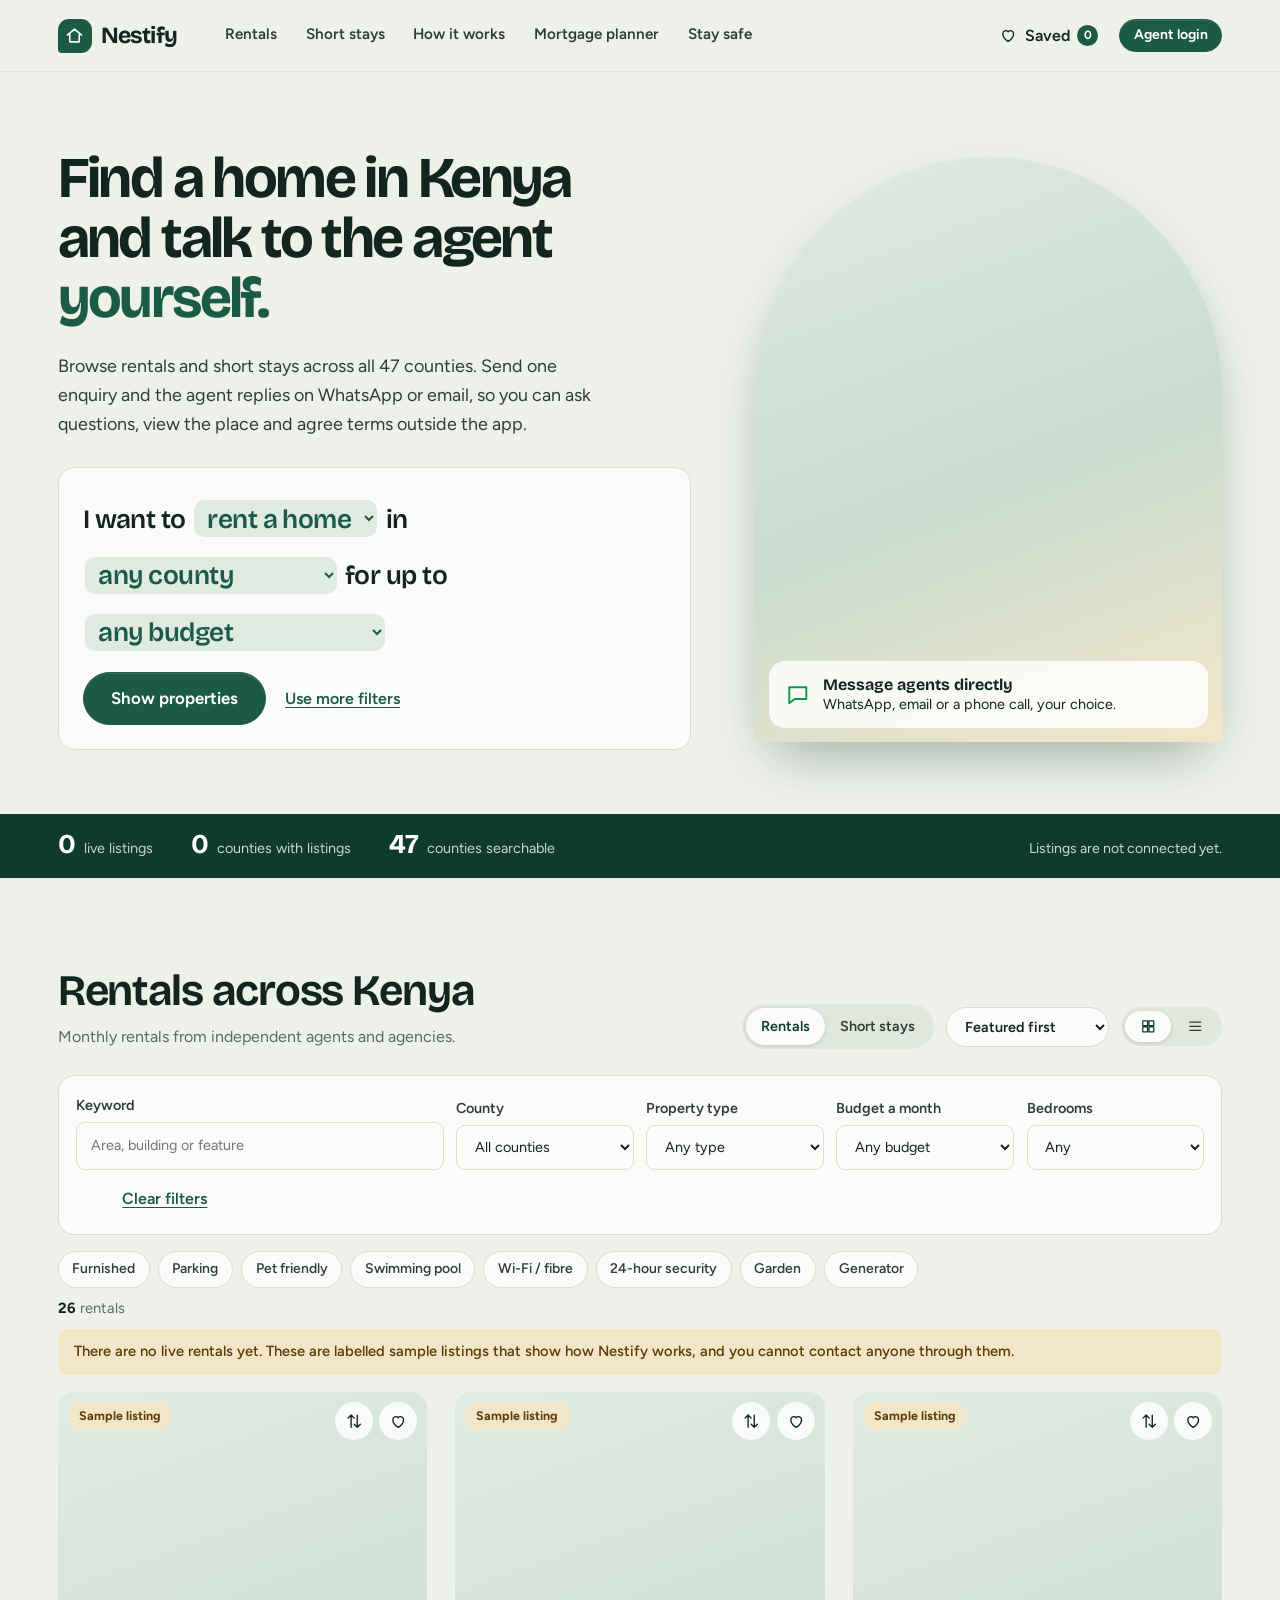
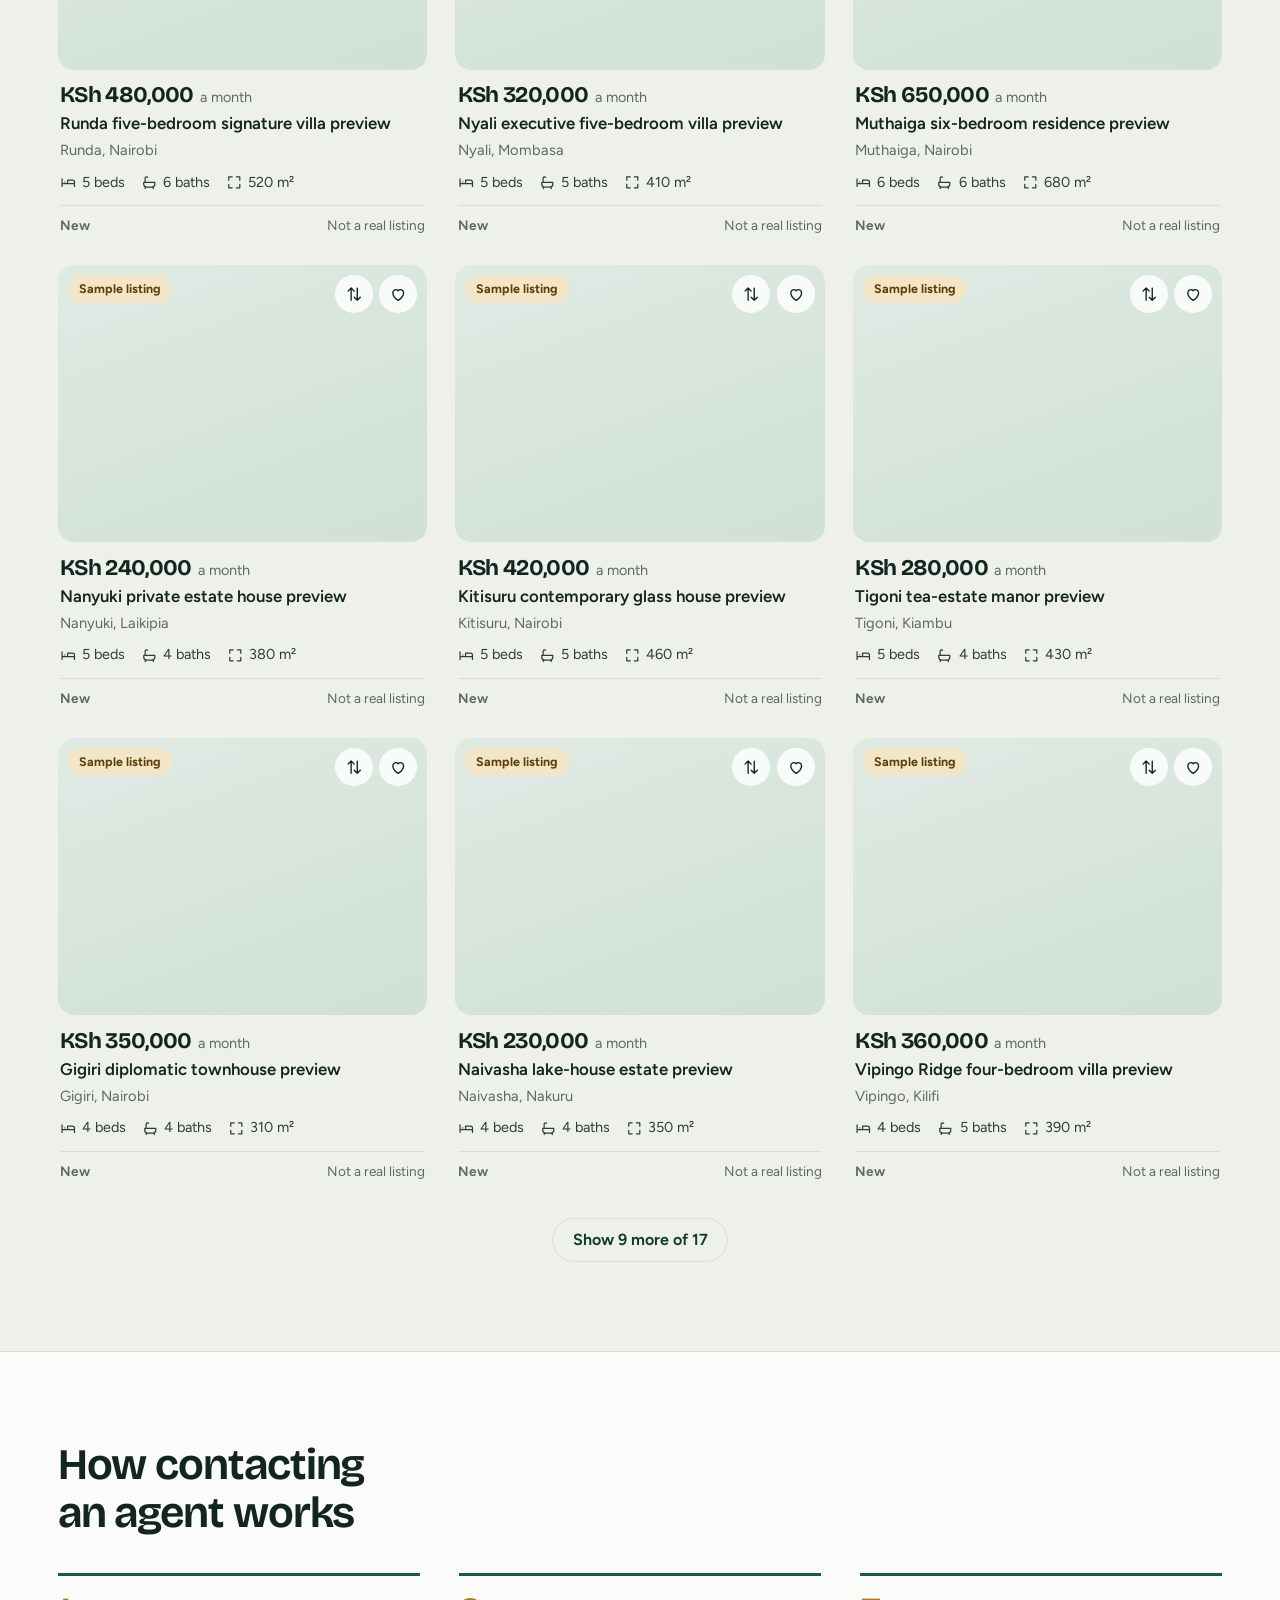
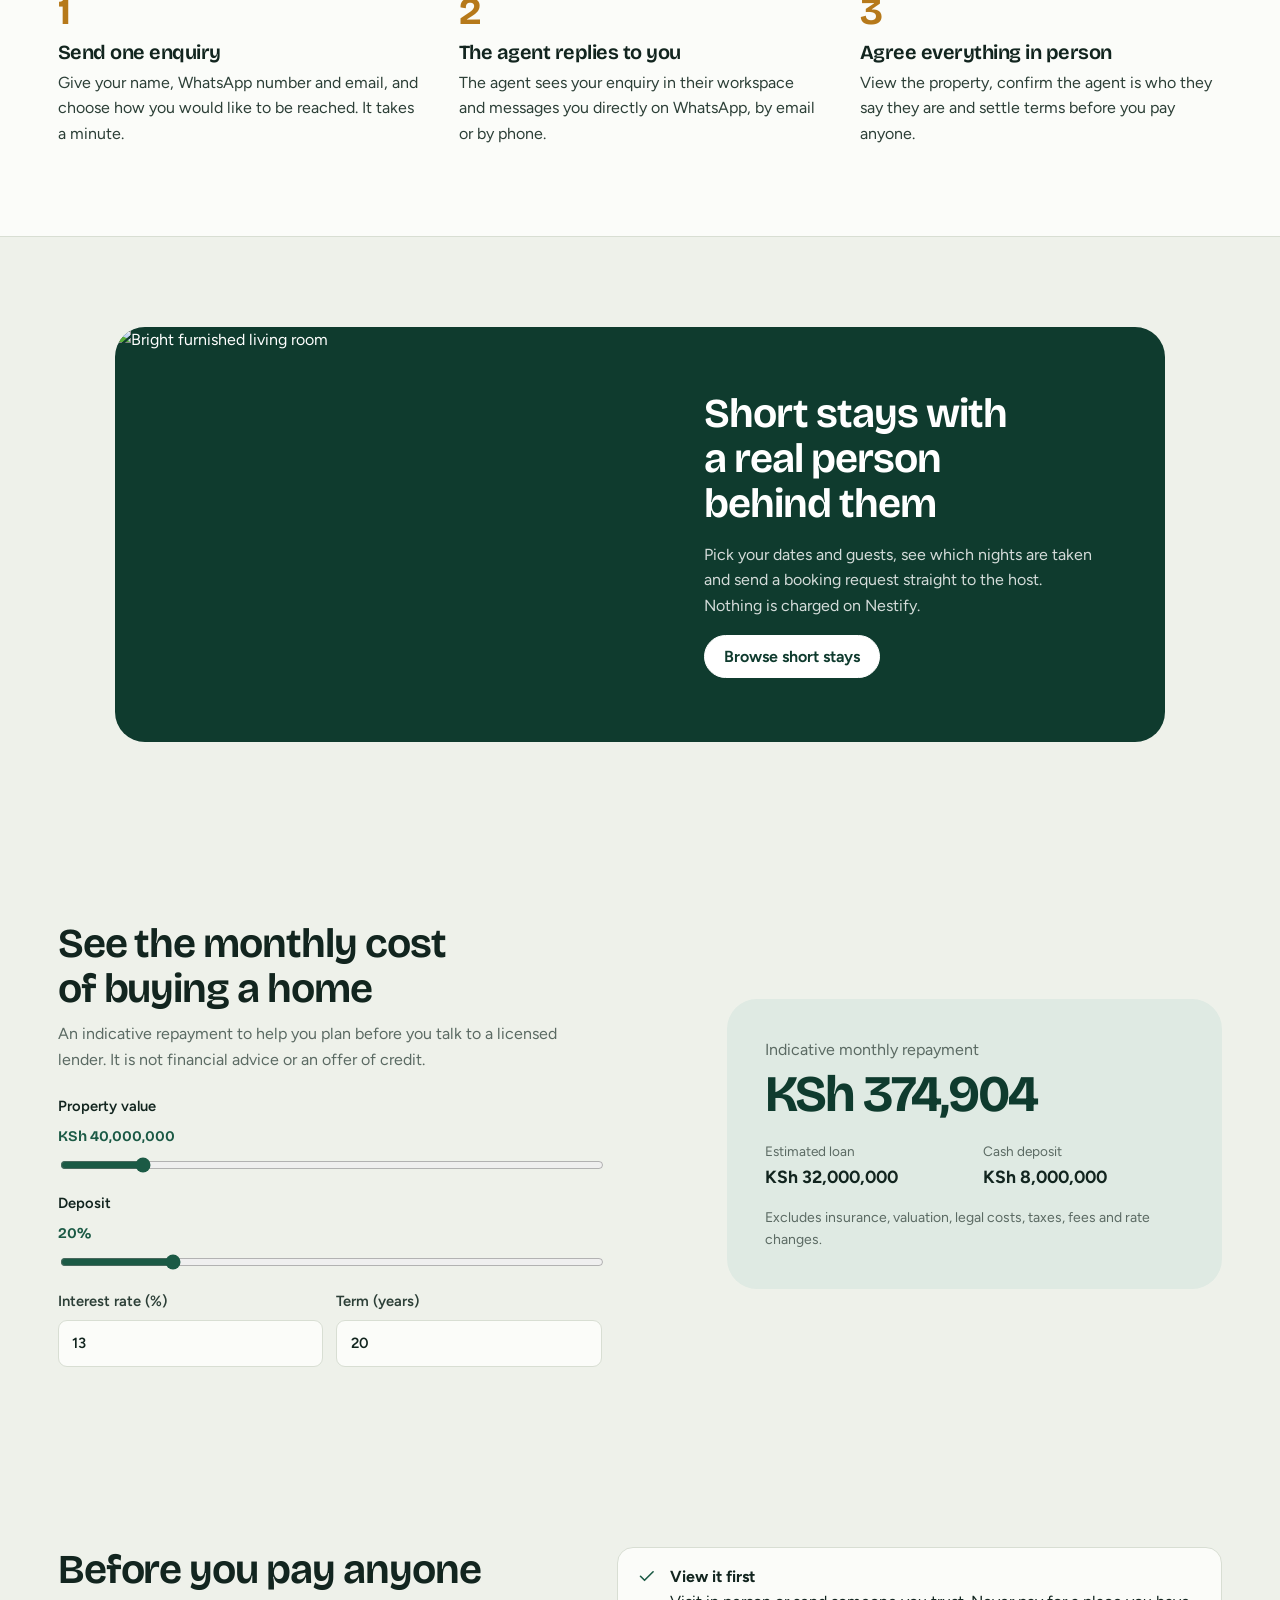
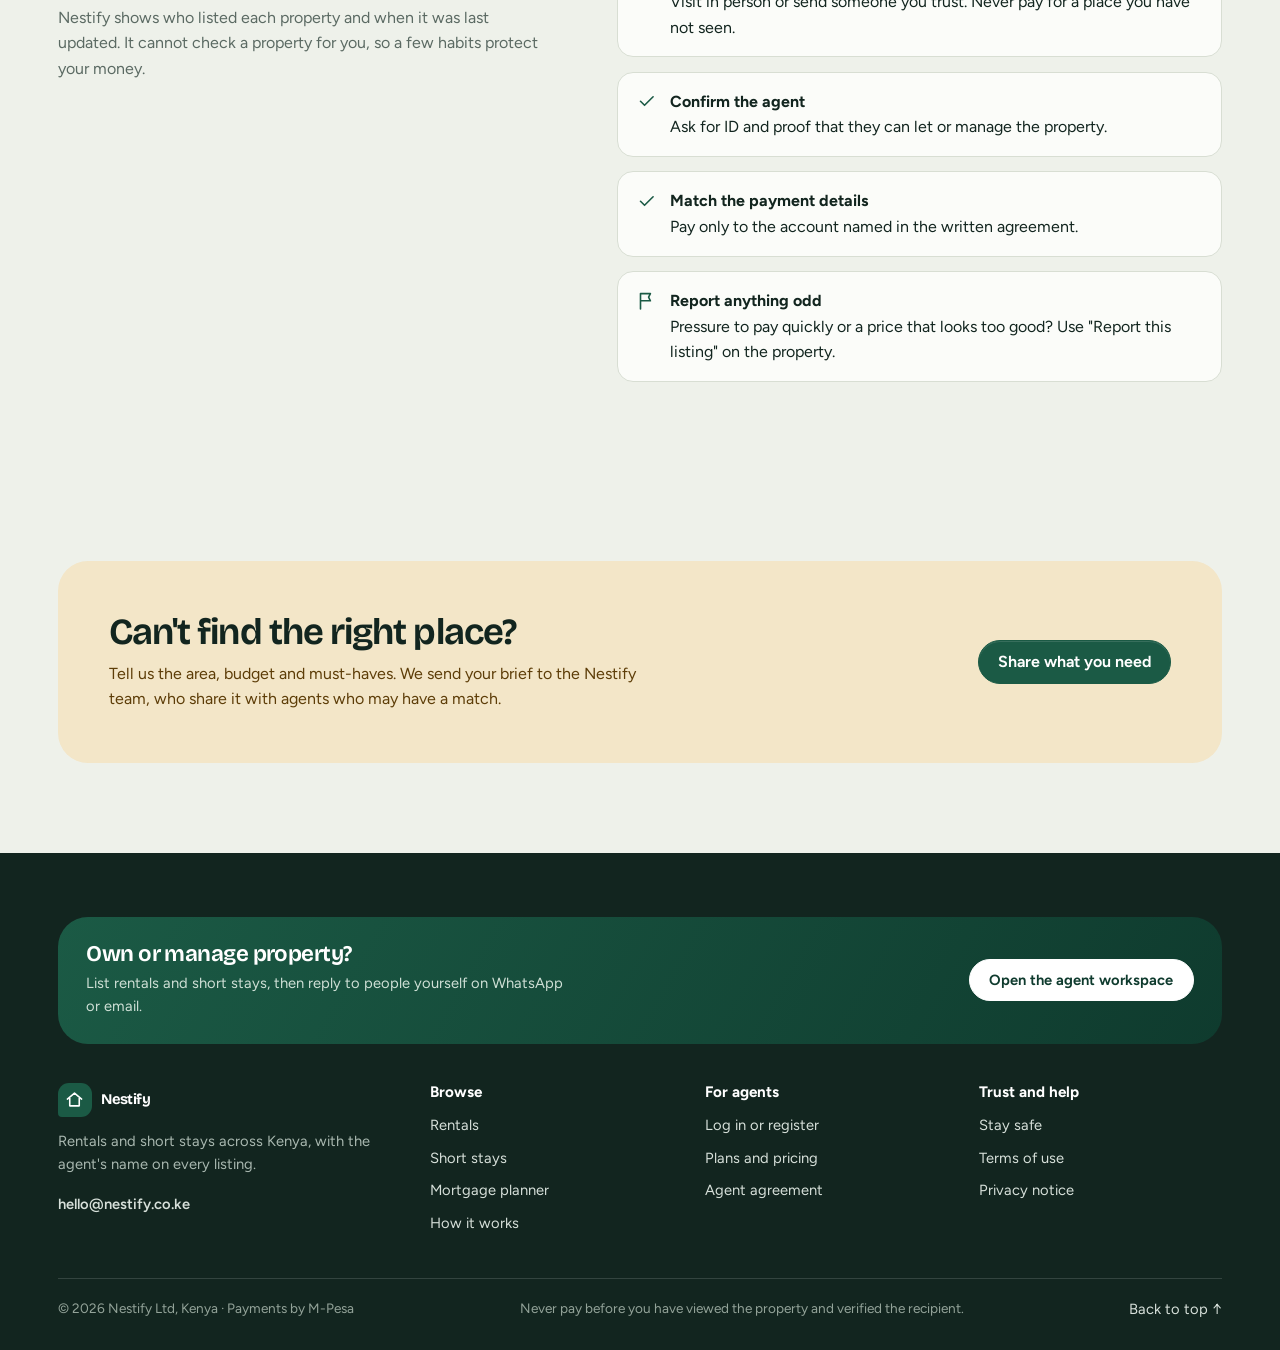
==== commit 1db59067: "Complete Nestify: agent portal, open reviews, Daraja STK, privacy migration, legal pages Co-Authored" ====
--- a/index.html
+++ b/index.html
@@ -3,130 +3,215 @@
 <head>
 <meta charset="utf-8"/>
 <meta name="viewport" content="width=device-width,initial-scale=1"/>
-<title>Nestify Privé — Luxury homes, hotels and exceptional stays in Kenya</title>
-<meta name="description" content="Discover luxury homes, villas, penthouses, boutique hotels, resorts and exceptional stays across Kenya."/>
-<link rel="icon" href="data:image/svg+xml,%3Csvg xmlns='http://www.w3.org/2000/svg' viewBox='0 0 32 32'%3E%3Crect width='32' height='32' rx='9' fill='%231e4d3a'/%3E%3Cpath d='M16 7 6 15h3v10h14V15h3L16 7Z' fill='%23fff'/%3E%3C/svg%3E"/>
+<title>Nestify | Homes and stays in Kenya, straight from the agent</title>
+<meta name="description" content="Browse rentals and short stays across all 47 Kenyan counties, then message the agent directly on WhatsApp or email."/>
+<meta property="og:type" content="website"/>
+<meta property="og:title" content="Nestify | Homes and stays in Kenya"/>
+<meta property="og:description" content="Browse rentals and short stays across Kenya and message the agent directly on WhatsApp or email."/>
+<meta property="og:image" content="https://images.unsplash.com/photo-1600585154340-be6161a56a0c?w=1200&q=80&auto=format&fit=crop"/>
+<meta name="theme-color" content="#0f3b2e"/>
+<link rel="icon" href="data:image/svg+xml,%3Csvg xmlns='http://www.w3.org/2000/svg' viewBox='0 0 32 32'%3E%3Crect width='32' height='32' rx='9' fill='%231b5a45'/%3E%3Cpath d='M16 7 6 15h3v10h14V15h3L16 7Z' fill='%23fff'/%3E%3C/svg%3E"/>
 <link rel="preconnect" href="https://fonts.googleapis.com"/>
 <link rel="preconnect" href="https://fonts.gstatic.com" crossorigin/>
-<link href="https://fonts.googleapis.com/css2?family=DM+Sans:wght@400;500;600;700&family=Manrope:wght@500;600;700;800&display=swap" rel="stylesheet"/>
+<link href="https://fonts.googleapis.com/css2?family=Bricolage+Grotesque:opsz,wght@12..96,500..800&family=Figtree:wght@400..700&display=swap" rel="stylesheet"/>
+<link rel="stylesheet" href="base.css"/>
 <link rel="stylesheet" href="style.css"/>
 </head>
 <body>
+<a class="skip" href="#listings">Skip to listings</a>
 <div id="toast" class="toast" role="status" aria-live="polite"></div>
-<header class="topbar">
-  <a class="brand" href="#top" aria-label="Nestify home"><span class="brand-mark">N</span><span>Nestify</span></a>
-  <nav class="desktop-nav" aria-label="Main navigation">
-    <a href="#discover">Search</a><a href="#properties">All properties</a><a href="#stays">Short stays</a><a href="#guide">Renter guide</a><a href="#planner">Mortgage planner</a><a href="#concierge">Concierge</a>
+<div id="notice" class="notice hidden" role="status"></div>
+
+<header class="site-header">
+  <a class="brand" href="#top" aria-label="Nestify home"><span class="brand-mark"><svg viewBox="0 0 24 24" aria-hidden="true"><path d="M3 11.5 12 4l9 7.5M6 10v10h12V10"/></svg></span>Nestify</a>
+  <nav class="nav" aria-label="Main">
+    <a href="#listings" data-act="mode" data-mode="rent">Rentals</a>
+    <a href="#listings" data-act="mode" data-mode="stay">Short stays</a>
+    <a href="#how">How it works</a>
+    <a href="#planner">Mortgage planner</a>
+    <a href="#guide">Stay safe</a>
   </nav>
-  <div class="top-actions">
-    <button class="text-btn" onclick="openSaved()">♡ <span>Saved</span><b id="savedCount">0</b></button>
-    <a class="agent-btn" href="agent.html">Agent login <span>↗</span></a>
-    <button class="menu-btn" onclick="toggleMenu()" aria-label="Open menu">☰</button>
+  <div class="header-actions">
+    <button class="saved-btn" data-act="saved" aria-label="Saved properties"><i data-icon="heart"></i><span>Saved</span><b id="savedCount">0</b></button>
+    <a class="btn btn-sm" href="agent.html">Agent login</a>
+    <button class="menu-btn" data-act="menu" aria-label="Open menu" aria-expanded="false"><i data-icon="menu"></i></button>
   </div>
 </header>
-<div id="mobileMenu" class="mobile-menu">
-  <a href="#discover" onclick="toggleMenu()">Search</a><a href="#properties" onclick="toggleMenu()">All properties</a><a href="#stays" onclick="toggleMenu()">Short stays</a><a href="#guide" onclick="toggleMenu()">Renter guide</a><a href="#planner" onclick="toggleMenu()">Mortgage planner</a><a href="#concierge" onclick="toggleMenu()">Concierge</a><a class="agent-btn" href="agent.html">Agent login ↗</a>
-</div>
+<nav id="mobileNav" class="mobile-nav" aria-label="Mobile">
+  <a href="#listings" data-act="mode" data-mode="rent">Rentals</a>
+  <a href="#listings" data-act="mode" data-mode="stay">Short stays</a>
+  <a href="#how">How it works</a>
+  <a href="#planner">Mortgage planner</a>
+  <a href="#guide">Stay safe</a>
+  <a href="agent.html">Agent login</a>
+</nav>
 
 <main id="top">
-<section class="hero">
-  <div class="hero-copy">
-    <div class="eyebrow"><span></span> Luxury living, distinctly Kenyan</div>
-    <h1>Exceptional places,<br/><em>privately found.</em></h1>
-    <p>Discover a considered collection of luxury residences, private villas, serviced apartments, boutique hotels and remarkable stays—presented with complete media, exact locations and accountable hosts.</p>
-    <div class="hero-proof"><span>✓ Premium homes & hospitality</span><span>✓ Original interior media</span><span>✓ Trusted customer reviews</span></div>
+  <section class="hero">
+    <div class="hero-copy">
+      <h1><span class="line">Find a home in Kenya</span><span class="line">and talk to the agent</span><span class="line">yourself.</span></h1>
+      <p class="lede">Browse rentals and short stays across all 47 counties. Send one enquiry and the agent replies on WhatsApp or email, so you can ask questions, view the place and agree terms outside the app.</p>
+      <form class="finder" id="finder" data-form="finder" aria-label="Quick search">
+        <p class="finder-sentence">
+          I want to
+          <select id="hMode" aria-label="What are you looking for"><option value="rent">rent a home</option><option value="stay">book a stay</option></select>
+          in
+          <select id="hCounty" aria-label="County"><option value="">any county</option></select>
+          for up to
+          <select id="hBudget" aria-label="Budget"><option value="">any budget</option></select>
+        </p>
+        <div class="finder-actions">
+          <button class="btn btn-lg" type="submit">Show properties</button>
+          <a class="btn-link" href="#listings">Use more filters</a>
+        </div>
+      </form>
+    </div>
+    <figure class="hero-photo">
+      <img src="https://images.unsplash.com/photo-1600585154340-be6161a56a0c?w=1000&q=80&auto=format&fit=crop" alt="Modern home with a lit entrance at dusk" fetchpriority="high" onerror="this.style.visibility='hidden'"/>
+      <figcaption class="hero-tag"><i data-icon="chat"></i><span><b>Message agents directly</b>WhatsApp, email or a phone call, your choice.</span></figcaption>
+    </figure>
+  </section>
+
+  <section class="live-strip" aria-label="Marketplace status">
+    <div><strong id="liveCount">0</strong><span>live listings</span></div>
+    <div><strong id="countyCount">0</strong><span>counties with listings</span></div>
+    <div><strong>47</strong><span>counties searchable</span></div>
+    <p id="dataMode">Checking listings…</p>
+  </section>
+
+  <section class="section" id="listings">
+    <div class="section-head">
+      <div>
+        <h2 id="listHeading">Rentals across Kenya</h2>
+        <p id="listSub">Monthly rentals from independent agents and agencies.</p>
+      </div>
+      <div class="toolbar">
+        <div class="seg" id="modeSeg" role="group" aria-label="Listing type">
+          <button type="button" data-act="mode" data-mode="rent" aria-pressed="true">Rentals</button>
+          <button type="button" data-act="mode" data-mode="stay" aria-pressed="false">Short stays</button>
+        </div>
+        <label class="sr" for="sortSel">Sort by</label>
+        <select id="sortSel" class="select-sm">
+          <option value="featured">Featured first</option>
+          <option value="new">Newest</option>
+          <option value="low">Price: low to high</option>
+          <option value="high">Price: high to low</option>
+        </select>
+        <div class="seg" role="group" aria-label="Layout">
+          <button type="button" data-act="view" data-v="grid" aria-pressed="true" aria-label="Grid layout"><i data-icon="grid"></i></button>
+          <button type="button" data-act="view" data-v="list" aria-pressed="false" aria-label="List layout"><i data-icon="list"></i></button>
+        </div>
+      </div>
+    </div>
+
+    <form class="filters mode-rent" id="filters" onsubmit="return false" aria-label="Filters">
+      <label class="fld f-wide"><span>Keyword</span><input id="fQ" type="search" placeholder="Area, building or feature" autocomplete="off"/></label>
+      <label class="fld"><span>County</span><select id="fCounty"><option value="">All counties</option></select></label>
+      <label class="fld"><span>Property type</span><select id="fType"><option value="">Any type</option></select></label>
+      <label class="fld f-rent"><span>Budget a month</span><select id="fBudget"></select></label>
+      <label class="fld f-rent"><span>Bedrooms</span><select id="fBeds"><option value="">Any</option><option value="1">1+</option><option value="2">2+</option><option value="3">3+</option><option value="4">4+</option><option value="5">5+</option></select></label>
+      <label class="fld f-stay"><span>Budget a night</span><select id="fNight"></select></label>
+      <label class="fld f-stay"><span>Check in</span><input id="fIn" type="date"/></label>
+      <label class="fld f-stay"><span>Check out</span><input id="fOut" type="date"/></label>
+      <label class="fld f-stay"><span>Guests</span><select id="fGuests"><option value="">Any</option><option value="1">1+</option><option value="2">2+</option><option value="4">4+</option><option value="6">6+</option><option value="8">8+</option></select></label>
+      <button class="btn-link" type="button" data-act="clear">Clear filters</button>
+    </form>
+    <div class="chips" id="amenityChips" role="group" aria-label="Amenities"></div>
+    <div id="resultNote" class="result-note" aria-live="polite"></div>
+    <div id="grid" class="grid"></div>
+    <div class="more"><button id="moreBtn" class="btn btn-ghost hidden" data-act="more">Show more properties</button></div>
+  </section>
+
+  <section id="recent" class="section recent hidden">
+    <div class="section-head"><div><h2>Recently viewed</h2></div><button class="btn-link" data-act="clear-recent">Clear history</button></div>
+    <div id="recentRow" class="recent-row"></div>
+  </section>
+
+  <section class="section how" id="how">
+    <h2>How contacting an agent works</h2>
+    <ol class="steps">
+      <li><h3>Send one enquiry</h3><p>Give your name, WhatsApp number and email, and choose how you would like to be reached. It takes a minute.</p></li>
+      <li><h3>The agent replies to you</h3><p>The agent sees your enquiry in their workspace and messages you directly on WhatsApp, by email or by phone.</p></li>
+      <li><h3>Agree everything in person</h3><p>View the property, confirm the agent is who they say they are and settle terms before you pay anyone.</p></li>
+    </ol>
+  </section>
+
+  <section class="section">
+    <div class="band">
+      <img src="https://images.unsplash.com/photo-1600607687939-ce8a6c25118c?w=1100&q=80&auto=format&fit=crop" alt="Bright furnished living room" loading="lazy"/>
+      <div class="band-copy">
+        <h2>Short stays with a real person behind them</h2>
+        <p>Pick your dates and guests, see which nights are taken and send a booking request straight to the host. Nothing is charged on Nestify.</p>
+        <button class="btn" data-act="mode" data-mode="stay" data-scroll="1">Browse short stays</button>
+      </div>
+    </div>
+  </section>
+
+  <section class="section planner" id="planner">
+    <div>
+      <h2>See the monthly cost of buying a home</h2>
+      <p class="muted" style="margin-top:.6rem;max-width:34rem">An indicative repayment to help you plan before you talk to a licensed lender. It is not financial advice or an offer of credit.</p>
+      <form class="planner-form" id="planner-form" onsubmit="return false">
+        <label>Property value <output id="pvOut">KSh 40,000,000</output><input id="pv" type="range" min="5000000" max="250000000" step="1000000" value="40000000"/></label>
+        <label>Deposit <output id="pdOut">20%</output><input id="pd" type="range" min="10" max="60" step="5" value="20"/></label>
+        <div class="row2 keep">
+          <label class="fld"><span>Interest rate (%)</span><input id="pr" type="number" min="1" max="30" step="0.1" value="13"/></label>
+          <label class="fld"><span>Term (years)</span><input id="pt" type="number" min="1" max="30" value="20"/></label>
+        </div>
+      </form>
+    </div>
+    <div class="planner-result" aria-live="polite">
+      <span class="muted">Indicative monthly repayment</span>
+      <strong class="big" id="pMonthly">KSh 0</strong>
+      <dl><div><dt>Estimated loan</dt><dd id="pLoan">KSh 0</dd></div><div><dt>Cash deposit</dt><dd id="pCash">KSh 0</dd></div></dl>
+      <p class="small muted">Excludes insurance, valuation, legal costs, taxes, fees and rate changes.</p>
+    </div>
+  </section>
+
+  <section class="section guide" id="guide">
+    <div>
+      <h2>Before you pay anyone</h2>
+      <p class="muted">Nestify shows who listed each property and when it was last updated. It cannot check a property for you, so a few habits protect your money.</p>
+    </div>
+    <ul>
+      <li><i data-icon="check"></i><div><b>View it first</b>Visit in person or send someone you trust. Never pay for a place you have not seen.</div></li>
+      <li><i data-icon="check"></i><div><b>Confirm the agent</b>Ask for ID and proof that they can let or manage the property.</div></li>
+      <li><i data-icon="check"></i><div><b>Match the payment details</b>Pay only to the account named in the written agreement.</div></li>
+      <li><i data-icon="flag"></i><div><b>Report anything odd</b>Pressure to pay quickly or a price that looks too good? Use "Report this listing" on the property.</div></li>
+    </ul>
+  </section>
+
+  <section class="section">
+    <div class="stack">
+      <div class="cta-band">
+        <div><h2>Can't find the right place?</h2><p>Tell us the area, budget and must-haves. We send your brief to the Nestify team, who share it with agents who may have a match.</p></div>
+        <button class="btn" data-act="brief">Share what you need</button>
+      </div>
+    </div>
+  </section>
+</main>
+
+<footer class="site-footer">
+  <div class="footer-cta"><div><h3>Own or manage property?</h3><p>List rentals and short stays, then reply to people yourself on WhatsApp or email.</p></div><a class="btn btn-light" href="agent.html">Open the agent workspace</a></div>
+  <div class="footer-grid">
+    <div><a class="brand" href="#top"><span class="brand-mark"><svg viewBox="0 0 24 24" aria-hidden="true"><path d="M3 11.5 12 4l9 7.5M6 10v10h12V10"/></svg></span>Nestify</a><p>Rentals and short stays across Kenya, with the agent's name on every listing.</p>
+      <div class="footer-contact"><a id="footerWa" href="https://wa.me/254700000000" target="_blank" rel="noopener" hidden>WhatsApp support</a><a id="footerMail" href="mailto:hello@nestify.co.ke">hello@nestify.co.ke</a></div></div>
+    <div><h4>Browse</h4><ul><li><a href="#listings" data-act="mode" data-mode="rent">Rentals</a></li><li><a href="#listings" data-act="mode" data-mode="stay">Short stays</a></li><li><a href="#planner">Mortgage planner</a></li><li><a href="#how">How it works</a></li></ul></div>
+    <div><h4>For agents</h4><ul><li><a href="agent.html">Log in or register</a></li><li><a href="agent.html#billing">Plans and pricing</a></li><li><a href="agreement.html">Agent agreement</a></li></ul></div>
+    <div><h4>Trust and help</h4><ul><li><a href="#guide">Stay safe</a></li><li><a href="legal.html#terms">Terms of use</a></li><li><a href="legal.html#privacy">Privacy notice</a></li></ul></div>
   </div>
-  <div class="hero-visual">
-    <img src="https://images.unsplash.com/photo-1600585154340-be6161a56a0c?w=1200&q=85&auto=format&fit=crop" alt="Contemporary home exterior"/>
-    <div class="visual-note"><span class="pulse"></span><div><b>Explore the full experience</b><small>Demo homes are always clearly labelled</small></div></div>
-  </div>
-  <div class="search-panel search-panel-v2" id="discover">
-    <div class="search-topline">
-      <div class="mode-tabs" role="tablist"><button class="mode-tab active" data-mode="rent" onclick="setMode('rent')"><i>⌂</i> Rent a home</button><button class="mode-tab" data-mode="stay" onclick="setMode('stay')"><i>◇</i> Book a stay</button></div>
-      <button class="clear-search" onclick="clearSearch()">Clear all</button>
-    </div>
-    <div class="search-fields search-fields-v2">
-      <label class="search-field location-search"><i>⌖</i><span><b>Area or keyword</b><input id="locationFilter" type="search" placeholder="Westlands, beach, furnished…" onkeydown="if(event.key==='Enter')applyFilters()"/></span></label>
-      <label class="search-field"><i>▾</i><span><b>County</b><select id="countyFilter"><option value="">All 47 counties</option></select></span></label>
-      <label class="search-field"><i>⌂</i><span><b>Property type</b><select id="typeFilter"><option value="">Any property</option><option>Apartment</option><option>Luxury Apartment</option><option>Penthouse</option><option>House</option><option>Villa</option><option>Townhouse</option><option>Serviced Apartment</option><option>Boutique Hotel</option><option>Resort</option><option>Lodge</option><option>Studio</option><option>Cottage</option><option>Bungalow</option><option>Maisonette</option></select></span></label>
-      <label class="search-field rent-field"><i>◉</i><span><b>Monthly budget</b><select id="budgetFilter"><option value="">Any budget</option><option value="30000">Up to KSh 30k</option><option value="60000">Up to KSh 60k</option><option value="100000">Up to KSh 100k</option><option value="200000">Up to KSh 200k</option><option value="500000">Up to KSh 500k</option></select></span></label>
-      <label class="search-field rent-field"><i>▦</i><span><b>Bedrooms</b><select id="bedFilter"><option value="">Any beds</option><option value="1">1+</option><option value="2">2+</option><option value="3">3+</option><option value="4">4+</option></select></span></label>
-      <label class="search-field stay-field hidden"><i>↘</i><span><b>Check in</b><input id="searchCheckin" type="date"/></span></label>
-      <label class="search-field stay-field hidden"><i>↗</i><span><b>Check out</b><input id="searchCheckout" type="date"/></span></label>
-      <label class="search-field stay-field hidden"><i>◉</i><span><b>Nightly budget</b><select id="nightBudgetFilter"><option value="">Any budget</option><option value="10000">Up to KSh 10k</option><option value="20000">Up to KSh 20k</option><option value="30000">Up to KSh 30k</option><option value="50000">Up to KSh 50k</option></select></span></label><label class="search-field stay-field hidden"><i>○</i><span><b>Guests</b><select id="guestFilter"><option value="">Any guests</option><option value="1">1</option><option value="2">2</option><option value="4">4</option><option value="6">6+</option></select></span></label>
-      <button class="search-btn" onclick="applyFilters();document.getElementById('properties').scrollIntoView({behavior:'smooth'})"><span>Search properties</span><b>→</b></button>
-    </div>
-    <div class="quick-filters"><span>Popular</span><button onclick="quickFilter('Nairobi')">Nairobi</button><button onclick="quickFilter('Mombasa')">Mombasa</button><button onclick="quickAmenity('Furnished')">Furnished</button><button onclick="quickAmenity('Pet friendly')">Pet friendly</button><button onclick="setMode('stay')">BnBs & stays</button></div>
-  </div>
-</section>
-
-<section class="truth-strip">
-  <div><strong id="liveCount">0</strong><span>approved live listings</span></div>
-  <div><strong id="countyCount">0</strong><span>counties with live inventory</span></div>
-  <div><strong>47</strong><span>counties searchable</span></div>
-  <p id="dataMode"><span></span> Checking live data source…</p>
-</section>
-
-<section class="signature-section"><div class="section-head"><div><span class="kicker">The Privé edit</span><h2>Signature homes</h2><p class="section-deck">An editorial preview of statement residences, coastal villas and exceptional private homes.</p></div><button class="signature-all" onclick="document.getElementById('properties').scrollIntoView({behavior:'smooth'})">View the full collection →</button></div><div id="signatureGrid" class="signature-grid"></div></section>
-
-<section class="listings-section" id="properties">
-  <div class="section-head property-head"><div><span class="kicker" id="listingKicker">Long-term rentals</span><h2 id="listingHeading">Explore every property</h2><p class="section-deck">Open any card for a full preview, interior gallery, exact map, amenities, source information and a direct request form.</p></div><div class="view-tools"><button class="tool active" data-sort="new" onclick="setSort('new',this)">Newest</button><button class="tool" data-sort="low" onclick="setSort('low',this)">Lowest price</button><button class="tool" data-sort="high" onclick="setSort('high',this)">Highest price</button><span class="tool-divider"></span><button class="tool view-switch active" onclick="setListingView('grid',this)" aria-label="Grid view">▦</button><button class="tool view-switch" onclick="setListingView('list',this)" aria-label="List view">☷</button></div></div>
-  <div class="result-bar"><div id="filterSummary" class="filter-summary"></div><div class="result-legend"><span class="demo-dot"></span> Demo previews are examples, never live inventory</div></div>
-  <div class="amenity-filter-bar"><span>Refine by</span><button class="active" onclick="filterAmenity('',this)">All</button><button onclick="filterAmenity('Furnished',this)">Furnished</button><button onclick="filterAmenity('Parking',this)">Parking</button><button onclick="filterAmenity('Pet friendly',this)">Pet friendly</button><button onclick="filterAmenity('Swimming pool',this)">Pool</button><button onclick="filterAmenity('Wi-Fi / fibre',this)">Wi-Fi</button><button onclick="filterAmenity('Garden',this)">Garden</button></div>
-  <div id="listingGrid" class="listing-grid" aria-live="polite"></div>
-  <div id="loadMoreWrap" class="load-more-wrap hidden"><button onclick="loadMoreProperties()"><span>Load more properties</span><small id="loadMoreCount"></small></button></div>
-</section>
-
-<section class="stay-callout" id="stays">
-  <div class="stay-photo"><img src="https://images.unsplash.com/photo-1600607687939-ce8a6c25118c?w=1000&q=85&auto=format&fit=crop" alt="Bright furnished interior"/></div>
-  <div class="stay-copy"><span class="kicker">Nestify Stays</span><h2>Short stays, with the same proof.</h2><p>Browse agent-managed BnBs with real media, exact locations, nightly pricing, guest limits and availability requests. Booking requests go directly to the responsible agent.</p><button class="dark-btn" onclick="setMode('stay');document.getElementById('discover').scrollIntoView({behavior:'smooth'})">Explore short stays →</button></div>
-</section>
-
-<section class="discovery-section">
-  <div class="section-head"><div><span class="kicker">Find your fit</span><h2>Start with what matters.</h2></div><p>Jump into useful property collections. Every collection applies a transparent filter to the full preview gallery.</p></div>
-  <div class="collection-grid">
-    <button onclick="collectionFilter('rent','Apartment','')"><span>01</span><b>City apartments</b><small>Compact, connected and easy to compare</small><i>→</i></button>
-    <button onclick="collectionFilter('rent','House','Pet friendly')"><span>02</span><b>Family homes</b><small>More bedrooms, outdoor space and pets</small><i>→</i></button>
-    <button onclick="collectionFilter('stay','','')"><span>03</span><b>Weekend stays</b><small>BnBs with dates, guests and nightly prices</small><i>→</i></button>
-    <button onclick="collectionFilter('stay','Villa','Swimming pool')"><span>04</span><b>Poolside escapes</b><small>Villa previews made for groups and breaks</small><i>→</i></button>
-  </div>
-</section>
-
-<section class="luxury-planner" id="planner"><div class="planner-copy"><span class="kicker light">Purchase planning</span><h2>See the monthly shape of a luxury home.</h2><p>Explore an indicative mortgage repayment before speaking with a licensed lender. This calculator is educational—not financial advice or an offer of credit.</p><div class="planner-fields"><label>Property value <span id="plannerValueLabel">KSh 40,000,000</span><input id="plannerValue" type="range" min="5000000" max="250000000" step="1000000" value="40000000" oninput="updatePlanner()"/></label><label>Deposit <span id="plannerDepositLabel">20%</span><input id="plannerDeposit" type="range" min="10" max="60" step="5" value="20" oninput="updatePlanner()"/></label><div class="planner-two"><label>Interest rate<input id="plannerRate" type="number" min="1" max="30" step="0.1" value="13" oninput="updatePlanner()"/></label><label>Term (years)<input id="plannerTerm" type="number" min="1" max="30" value="20" oninput="updatePlanner()"/></label></div></div></div><div class="planner-result"><span>Indicative monthly repayment</span><strong id="plannerMonthly">—</strong><div><p><b id="plannerLoan">—</b>Estimated loan</p><p><b id="plannerCash">—</b>Cash deposit</p></div><small>Excludes insurance, valuation, legal costs, taxes, fees and rate changes.</small></div></section>
-
-<section class="renter-guide" id="guide">
-  <div class="guide-copy"><span class="kicker light">A safer search</span><h2>From first preview to front door.</h2><p>Nestify keeps source and freshness visible, but every renter should still verify the home, agent and agreement independently.</p><button onclick="openSafety()">Open the renter safety checklist →</button></div>
-  <div class="guide-steps"><article><b>1</b><div><h3>Preview the evidence</h3><p>Review the complete interior gallery, property facts, update date and mapped location.</p></div></article><article><b>2</b><div><h3>Ask direct questions</h3><p>Use the enquiry form to confirm availability, total move-in cost, utilities and viewing times.</p></div></article><article><b>3</b><div><h3>Verify before payment</h3><p>View the home, confirm authority to let it, and read the agreement before sending funds.</p></div></article></div>
-</section>
-
-<section id="recentlySection" class="recently-section hidden"><div class="section-head"><div><span class="kicker">Pick up where you left off</span><h2>Recently viewed</h2></div><button class="clear-recent" onclick="clearRecentlyViewed()">Clear history</button></div><div id="recentlyGrid" class="recently-grid"></div></section>
-
-<section class="agent-cta">
-  <div><span class="kicker">For property professionals</span><h2>Turn accurate listings into serious conversations.</h2><p>Create one accountable portfolio for rentals and short stays, with maps, interior media, bookings, enquiries and status notifications.</p></div><a href="agent.html">Open the agent workspace <span>↗</span></a>
-</section>
-
-<section class="concierge-section" id="concierge"><div class="concierge-art"><span>N</span><small>PRIVÉ CONCIERGE</small></div><div class="concierge-copy"><span class="kicker">Private search</span><h2>Let the right property find you.</h2><p>Share your preferred areas, budget and non-negotiables. The concierge brief creates a structured request you can share with premium agents.</p><button onclick="openConcierge()">Create a private brief →</button></div></section>
-
-<section class="trust-section" id="trust">
-  <div class="trust-intro"><span class="kicker light">Trust by design</span><h2>What “verified” means here.</h2><p>A badge is not a promise by itself. Nestify records who submitted a home, when it changed and where it is—then keeps unapproved submissions off the public marketplace.</p><a href="agent.html">Are you an agent? Join Nestify →</a></div>
-  <div class="trust-steps">
-    <article><b>01</b><div><h3>Identity & agency</h3><p>Agents register under their own account and provide contact and agency details for review.</p></div></article>
-    <article><b>02</b><div><h3>Property evidence</h3><p>Interior images and videos are uploaded by the listing agent and attached to one property record.</p></div></article>
-    <article><b>03</b><div><h3>Location & freshness</h3><p>Coordinates power the public map. Every listing shows when its record was last updated.</p></div></article>
-  </div>
-</section>
-</main>
-
-<footer>
-  <div class="footer-main"><div><a class="brand footer-brand" href="#top"><span class="brand-mark">N</span><span>Nestify</span></a><p>A private marketplace for Kenya’s finest homes, hotels and stays.</p></div><div><b>Explore</b><a href="#discover">Search</a><a href="#properties">All properties</a><a href="#stays">Short stays</a></div><div><b>For agents</b><a href="agent.html">Login or register</a><a href="agent.html#new">Post a property</a><a href="SETUP.md">Platform setup</a></div><div><b>Important</b><a href="#trust">Verification</a><a onclick="openSafety()">Rental safety</a><a href="mailto:hello@nestify.co.ke">Contact</a></div></div>
-  <div class="footer-bottom"><span>© 2026 Nestify Ltd · Kenya</span><span>Never pay before verifying the property and recipient.</span></div>
+  <div class="footer-bottom"><span>© 2026 Nestify Ltd, Kenya · Payments by M-Pesa</span><span>Never pay before you have viewed the property and verified the recipient.</span><a href="#top" class="to-top">Back to top ↑</a></div>
 </footer>
 
-<div id="compareBar" class="compare-bar hidden"><div><span>Compare properties</span><b id="compareCount">0 selected</b></div><div id="compareThumbs" class="compare-thumbs"></div><button class="compare-clear" onclick="clearCompare()">Clear</button><button class="compare-open" onclick="openCompare()">Compare now →</button></div>
-
-<div id="modal" class="modal-backdrop" onclick="backdropClose(event)"><div class="modal"><button class="modal-close" onclick="closeModal()" aria-label="Close">×</button><div id="modalBody"></div></div></div>
-<script src="https://cdn.jsdelivr.net/npm/@supabase/supabase-js@2"></script>
+<div id="compareBar" class="compare-bar hidden"><b id="compareCount">0 selected</b><div id="compareThumbs" class="compare-thumbs"></div><button class="btn-link" data-act="compare-clear">Clear</button><button class="btn btn-sm" data-act="compare-open">Compare</button></div>
+
+<dialog id="modal" class="modal"><button class="modal-x" data-act="close" aria-label="Close"><i data-icon="x"></i></button><div id="modalBody"></div></dialog>
+<dialog id="lightbox" class="modal"><div id="lightboxBody"></div></dialog>
+
+<script src="https://cdn.jsdelivr.net/npm/@supabase/supabase-js@2.45.4/dist/umd/supabase.js"></script>
 <script src="config.js"></script>
+<script src="common.js"></script>
+<script src="demo-data.js"></script>
 <script src="script.js"></script>
 </body>
 </html>
--- a/base.css
+++ b/base.css
@@ -0,0 +1,103 @@
+/* Nestify design system: shared by the marketplace, agent portal and admin.
+   Display type: Bricolage Grotesque. Body type: Figtree.
+   Palette: limewash walls, tea-green ink, a little Lamu-door brass. */
+:root{
+  --ink:#12251f; --ink-2:#2c3f37; --muted:#5b6a63;
+  --tea:#1b5a45; --tea-deep:#0f3b2e; --tea-soft:#dfeae3;
+  --limewash:#eef1ea; --surface:#fbfcf9; --line:#d8ded3;
+  --brass:#b6791a; --brass-soft:#f3e6c8;
+  --wa:#17944a; --wa-deep:#117a3c;
+  --danger:#b3392b; --danger-soft:#f8e3df; --ok:#1d7a4a; --ok-soft:#dcefe3;
+  --r-sm:9px; --r-md:16px; --r-lg:30px;
+  --font-display:'Bricolage Grotesque',system-ui,sans-serif;
+  --font-body:'Figtree',system-ui,sans-serif;
+  --shadow-pop:0 24px 60px -20px rgba(15,59,46,.45);
+  --gutter:clamp(18px,4.5vw,72px);
+}
+*,*::before,*::after{box-sizing:border-box}
+html{-webkit-text-size-adjust:100%;scroll-behavior:smooth;scroll-padding-top:84px}
+body{margin:0;background:var(--limewash);color:var(--ink);font:400 1rem/1.6 var(--font-body);-webkit-font-smoothing:antialiased}
+h1,h2,h3,h4{font-family:var(--font-display);font-weight:650;line-height:1.1;letter-spacing:-.025em;margin:0;text-wrap:balance}
+p{margin:0}
+a{color:inherit}
+img,video,iframe{max-width:100%;display:block}
+button,input,select,textarea{font:inherit;color:inherit}
+button{cursor:pointer}
+ul,ol{margin:0;padding:0;list-style:none}
+.hidden{display:none!important}
+.sr{position:absolute;width:1px;height:1px;overflow:hidden;clip:rect(0 0 0 0);white-space:nowrap}
+.skip{position:absolute;left:12px;top:-64px;background:var(--tea-deep);color:#fff;padding:10px 14px;border-radius:var(--r-sm);z-index:300}
+.skip:focus{top:12px}
+:focus-visible{outline:3px solid var(--brass);outline-offset:2px}
+.muted{color:var(--muted)}
+.small{font-size:.875rem}
+.icon{width:1.15em;height:1.15em;flex:none;stroke:currentColor;fill:none;stroke-width:1.8;stroke-linecap:round;stroke-linejoin:round;vertical-align:-.2em}
+@media (prefers-reduced-motion:reduce){
+  html{scroll-behavior:auto}
+  *,*::before,*::after{animation-duration:.01ms!important;animation-iteration-count:1!important;transition-duration:.01ms!important}
+}
+
+/* Buttons */
+.btn{display:inline-flex;align-items:center;justify-content:center;gap:.5rem;padding:.7rem 1.2rem;border-radius:999px;border:1.5px solid var(--tea);background:var(--tea);color:#fff;font-weight:650;text-decoration:none;line-height:1.2;transition:background .15s,border-color .15s,transform .1s}
+.btn:hover{background:var(--tea-deep);border-color:var(--tea-deep)}
+.btn:active{transform:translateY(1px)}
+.btn[disabled]{opacity:.55;cursor:not-allowed;transform:none}
+.btn-ghost{background:transparent;color:var(--tea-deep);border-color:var(--line)}
+.btn-ghost:hover{background:var(--tea-soft);border-color:var(--tea);color:var(--tea-deep)}
+.btn-wa{background:var(--wa);border-color:var(--wa)}
+.btn-wa:hover{background:var(--wa-deep);border-color:var(--wa-deep)}
+.btn-danger{background:var(--danger);border-color:var(--danger)}
+.btn-danger:hover{background:#8f2c20;border-color:#8f2c20}
+.btn-sm{padding:.42rem .85rem;font-size:.875rem}
+.btn-lg{padding:.95rem 1.7rem;font-size:1.05rem}
+.btn-block{width:100%}
+.btn-link{background:none;border:0;padding:.25rem 0;color:var(--tea);font-weight:600;text-decoration:underline;text-underline-offset:3px}
+.btn-link:hover{color:var(--tea-deep)}
+
+/* Forms */
+.fld{display:grid;gap:.35rem;font-size:.9rem;min-width:0}
+.fld>span{font-weight:600;color:var(--ink-2)}
+.fld input,.fld select,.fld textarea,.input{width:100%;padding:.7rem .85rem;border:1.5px solid var(--line);border-radius:var(--r-sm);background:var(--surface);transition:border-color .15s,box-shadow .15s}
+.fld input:focus,.fld select:focus,.fld textarea:focus,.input:focus{outline:0;border-color:var(--tea);box-shadow:0 0 0 3px rgba(27,90,69,.18)}
+.fld textarea{resize:vertical;min-height:96px}
+.fld small{color:var(--muted);font-size:.8rem}
+.check{display:flex;gap:.6rem;align-items:flex-start;font-size:.9rem;color:var(--ink-2)}
+.check input{margin-top:.28rem;accent-color:var(--tea);width:1.05rem;height:1.05rem;flex:none}
+.row2{display:grid;grid-template-columns:1fr 1fr;gap:.8rem}
+.row3{display:grid;grid-template-columns:repeat(3,1fr);gap:.8rem}
+.row4{display:grid;grid-template-columns:repeat(4,1fr);gap:.8rem}
+@media (max-width:640px){.row2,.row3,.row4{grid-template-columns:1fr}.row2.keep{grid-template-columns:1fr 1fr}}
+.form-msg{min-height:1.3em;font-size:.9rem;color:var(--danger);font-weight:550}
+.form-msg.ok{color:var(--ok)}
+
+/* Small parts */
+.chip{display:inline-flex;align-items:center;gap:.4rem;padding:.4rem .85rem;border-radius:999px;border:1.5px solid var(--line);background:var(--surface);font-size:.875rem;font-weight:550;color:var(--ink-2);transition:background .15s,border-color .15s}
+.chip:hover{border-color:var(--tea)}
+.chip[aria-pressed="true"],.chip.on{background:var(--tea);border-color:var(--tea);color:#fff}
+.badge{display:inline-flex;align-items:center;gap:.35rem;padding:.2rem .65rem;border-radius:999px;font-size:.78rem;font-weight:650;background:var(--tea-soft);color:var(--tea-deep)}
+.badge.warn{background:var(--brass-soft);color:#6f4a0c}
+.badge.bad{background:var(--danger-soft);color:var(--danger)}
+.badge.ok{background:var(--ok-soft);color:var(--ok)}
+.badge.mute{background:#e6e9e2;color:var(--muted)}
+.spinner{width:34px;height:34px;border:3.5px solid var(--tea-soft);border-top-color:var(--tea);border-radius:50%;animation:spin .8s linear infinite;margin:0 auto}
+@keyframes spin{to{transform:rotate(360deg)}}
+.skeleton{border-radius:var(--r-md);background:linear-gradient(100deg,#e4e8df 30%,#eef1ea 50%,#e4e8df 70%);background-size:200% 100%;animation:shimmer 1.3s linear infinite;min-height:320px}
+@keyframes shimmer{to{background-position:-200% 0}}
+.toast{position:fixed;left:50%;bottom:24px;z-index:400;transform:translate(-50%,24px);max-width:min(460px,calc(100vw - 32px));padding:.8rem 1.15rem;border-radius:var(--r-md);background:var(--ink);color:#fff;font-weight:550;box-shadow:var(--shadow-pop);opacity:0;pointer-events:none;transition:opacity .2s,transform .2s}
+.toast.show{opacity:1;transform:translate(-50%,0)}
+.toast.err{background:var(--danger)}
+.toast.ok{background:var(--tea-deep)}
+
+/* Dialogs */
+dialog.modal{border:0;padding:0;border-radius:var(--r-lg);width:min(1040px,calc(100vw - 24px));max-height:calc(100dvh - 24px);background:var(--surface);color:var(--ink);box-shadow:var(--shadow-pop);overflow:auto;overscroll-behavior:contain}
+dialog.modal.narrow{width:min(540px,calc(100vw - 24px))}
+dialog.modal::backdrop{background:rgba(10,28,22,.58);backdrop-filter:blur(3px)}
+.modal-x{position:sticky;top:12px;float:right;margin:12px 12px -48px 0;z-index:5;width:40px;height:40px;border-radius:50%;border:0;background:rgba(251,252,249,.94);box-shadow:0 2px 10px rgba(0,0,0,.18);display:grid;place-items:center}
+.modal-x:hover{background:#fff}
+.pad{padding:clamp(22px,4vw,40px)}
+.dlg-title{font-size:1.6rem;margin-bottom:.4rem}
+.dlg-form{display:grid;gap:.9rem;margin-top:1.1rem}
+.dlg-actions{display:flex;gap:.6rem;justify-content:flex-end;flex-wrap:wrap;margin-top:.4rem}
+@media (max-width:640px){
+  dialog.modal,dialog.modal.narrow{width:100vw;max-width:100vw;max-height:94dvh;margin:auto 0 0;border-radius:var(--r-lg) var(--r-lg) 0 0}
+}
--- a/style.css
+++ b/style.css
@@ -1,40 +1,293 @@
-*{box-sizing:border-box}html{scroll-behavior:smooth}body{margin:0;background:#f7f6f1;color:#15221c;font-family:'DM Sans',sans-serif}button,input,select,textarea{font:inherit}button,a{color:inherit}a{text-decoration:none}button{cursor:pointer}.hidden{display:none!important}:root{--green:#1e4d3a;--green2:#2f6b52;--lime:#cfe56f;--paper:#f7f6f1;--white:#fff;--ink:#15221c;--muted:#68736e;--line:#dfe2dc;--sand:#e9dfd0;--red:#a8483b;--shadow:0 20px 60px rgba(22,43,33,.12)}
-:focus-visible{outline:3px solid rgba(47,107,82,.35);outline-offset:2px}.topbar{height:76px;padding:0 clamp(20px,4vw,68px);display:flex;align-items:center;justify-content:space-between;position:sticky;top:0;z-index:50;background:rgba(247,246,241,.92);backdrop-filter:blur(18px);border-bottom:1px solid rgba(21,34,28,.08)}.brand{display:flex;align-items:center;gap:10px;font:800 22px 'Manrope',sans-serif;letter-spacing:-.8px}.brand-mark{width:35px;height:35px;border-radius:11px;background:var(--green);color:#fff;display:grid;place-items:center;font-size:17px}.desktop-nav{display:flex;gap:32px;font-size:14px;font-weight:600;color:#4d5a54}.desktop-nav a:hover{color:var(--green)}.top-actions{display:flex;align-items:center;gap:10px}.text-btn{border:0;background:transparent;padding:10px;font-size:14px}.text-btn b{background:var(--green);color:#fff;border-radius:20px;font-size:10px;padding:2px 6px}.agent-btn{background:var(--green);color:#fff;border-radius:12px;padding:12px 17px;font-size:13px;font-weight:700;display:inline-flex;gap:12px;align-items:center}.agent-btn:hover{background:var(--green2)}.menu-btn{display:none;border:0;background:none;font-size:22px}.mobile-menu{display:none;position:fixed;z-index:45;top:76px;left:0;right:0;background:var(--paper);padding:20px;border-bottom:1px solid var(--line);box-shadow:var(--shadow)}.mobile-menu.open{display:grid;gap:5px}.mobile-menu>a:not(.agent-btn){padding:13px;border-bottom:1px solid var(--line);font-weight:650}
-.hero{min-height:680px;position:relative;padding:76px clamp(20px,6vw,100px) 150px;display:grid;grid-template-columns:1.03fr .97fr;gap:60px;align-items:center;background:radial-gradient(circle at 15% 20%,#fff 0,transparent 30%),var(--paper);overflow:hidden}.hero:after{content:'';position:absolute;width:300px;height:300px;border:1px solid #dfe5da;border-radius:50%;left:-160px;top:80px}.eyebrow,.kicker{text-transform:uppercase;letter-spacing:1.8px;font-size:11px;font-weight:800;color:var(--green2)}.eyebrow{display:flex;align-items:center;gap:9px;margin-bottom:22px}.eyebrow span{width:24px;height:2px;background:var(--green2)}h1,h2{font-family:'Manrope',sans-serif;letter-spacing:-3px;margin:0}.hero h1{font-size:clamp(53px,6vw,90px);line-height:.98;font-weight:700}.hero h1 em{color:var(--green2);font-style:normal}.hero-copy>p{color:var(--muted);font-size:17px;line-height:1.75;max-width:600px;margin:28px 0}.hero-proof{display:flex;gap:16px;flex-wrap:wrap;font-size:12px;font-weight:700;color:var(--green2)}.hero-visual{height:510px;border-radius:40px 8px 40px 8px;overflow:hidden;position:relative;box-shadow:var(--shadow)}.hero-visual>img{width:100%;height:100%;object-fit:cover}.visual-note{position:absolute;left:20px;bottom:20px;background:rgba(255,255,255,.94);padding:13px 17px;border-radius:14px;display:flex;gap:11px;align-items:center;box-shadow:0 12px 30px rgba(0,0,0,.13)}.visual-note b,.visual-note small{display:block}.visual-note b{font-size:12px}.visual-note small{font-size:10px;color:var(--muted);margin-top:3px}.pulse{width:10px;height:10px;background:#41a56e;border-radius:50%;box-shadow:0 0 0 5px rgba(65,165,110,.14)}.search-panel{position:absolute;z-index:3;bottom:35px;left:clamp(20px,6vw,100px);right:clamp(20px,6vw,100px);background:#fff;border-radius:18px;padding:11px 12px 12px;box-shadow:0 25px 70px rgba(30,77,58,.17);border:1px solid rgba(30,77,58,.1)}.mode-tabs{display:flex;gap:2px;margin:-46px 0 11px 10px}.mode-tab{height:35px;padding:0 17px;border:0;border-radius:10px 10px 0 0;background:#e7e9e4;color:#57625d;font-size:12px;font-weight:700}.mode-tab.active{background:var(--green);color:#fff}.search-fields{display:flex;align-items:stretch}.search-field{padding:8px 18px;border-right:1px solid var(--line);min-width:150px}.search-field.wide{flex:1}.search-field span{display:block;font-size:10px;text-transform:uppercase;letter-spacing:1px;font-weight:800;color:var(--muted);margin-bottom:5px}.search-field select,.search-field input{border:0;background:transparent;width:100%;outline:0;color:var(--ink);font-size:14px;font-weight:650}.search-btn{border:0;background:var(--lime);color:var(--green);border-radius:13px;padding:0 28px;font-weight:800;display:flex;gap:22px;align-items:center}.search-btn:hover{filter:brightness(.96)}
-.truth-strip{padding:28px clamp(20px,6vw,100px);display:flex;gap:55px;align-items:center;background:var(--green);color:#fff}.truth-strip>div{display:flex;align-items:baseline;gap:10px}.truth-strip strong{font:700 28px 'Manrope'}.truth-strip span{font-size:11px;color:rgba(255,255,255,.65)}.truth-strip p{margin-left:auto;font-size:11px;color:rgba(255,255,255,.75)}.truth-strip p span{display:inline-block;width:7px;height:7px;border-radius:50%;background:#e2bd55;margin-right:7px}
-.listings-section,.county-section{padding:90px clamp(20px,6vw,100px)}.section-head{display:flex;align-items:end;justify-content:space-between;gap:30px;margin-bottom:36px}.section-head h2,.stay-copy h2,.trust-intro h2{font-size:clamp(34px,4vw,55px);line-height:1.05;margin-top:10px}.section-head>p{max-width:450px;color:var(--muted);line-height:1.7;font-size:14px}.view-tools{display:flex;gap:7px}.tool{border:1px solid var(--line);background:#fff;border-radius:20px;padding:9px 14px;font-size:11px;font-weight:700;color:var(--muted)}.tool.active{background:var(--green);color:#fff;border-color:var(--green)}.filter-summary{font-size:12px;color:var(--muted);margin:-20px 0 24px}.listing-grid{display:grid;grid-template-columns:repeat(3,1fr);gap:24px}.property-card{background:#fff;border:1px solid var(--line);border-radius:18px;overflow:hidden;transition:.25s;cursor:pointer}.property-card:hover{transform:translateY(-5px);box-shadow:var(--shadow)}.property-media{height:245px;position:relative;background:#e8e9e5;overflow:hidden}.property-media img{width:100%;height:100%;object-fit:cover}.property-label{position:absolute;top:14px;left:14px;background:rgba(255,255,255,.94);border-radius:8px;padding:6px 9px;font-size:10px;font-weight:800;text-transform:uppercase}.save-card{position:absolute;right:13px;top:13px;width:36px;height:36px;border:0;border-radius:50%;background:rgba(255,255,255,.94);font-size:17px}.property-body{padding:19px}.property-price{font:800 21px 'Manrope';letter-spacing:-.7px}.property-price small{font:500 11px 'DM Sans';color:var(--muted)}.property-body h3{font-size:15px;margin:8px 0 5px}.property-location{font-size:11px;color:var(--muted)}.property-meta{display:flex;gap:14px;font-size:11px;margin:16px 0;padding-top:14px;border-top:1px solid var(--line)}.verified-row{display:flex;justify-content:space-between;gap:10px;color:var(--green2);font-size:10px;font-weight:700}.empty-list{grid-column:1/-1;background:#fff;border:1px dashed #c9cec6;border-radius:20px;padding:65px 30px;text-align:center}.empty-icon{width:62px;height:62px;border-radius:50%;background:#edf2e8;display:grid;place-items:center;margin:0 auto 18px;font-size:25px}.empty-list h3{font:750 23px 'Manrope';margin:0 0 9px}.empty-list p{color:var(--muted);max-width:520px;margin:0 auto 22px;line-height:1.7}.dark-btn{border:0;background:var(--green);color:#fff;border-radius:12px;padding:14px 20px;font-weight:750}.skeleton{height:430px;background:linear-gradient(90deg,#e8e8e4,#f3f3ef,#e8e8e4);background-size:200%;animation:load 1.2s infinite;border-radius:18px}@keyframes load{to{background-position:-200%}}
-.stay-callout{margin:10px clamp(20px,6vw,100px) 70px;display:grid;grid-template-columns:1fr 1fr;background:#e8dfd2;border-radius:30px;overflow:hidden;min-height:460px}.stay-photo img{width:100%;height:100%;object-fit:cover}.stay-copy{padding:60px;display:flex;flex-direction:column;justify-content:center}.stay-copy p{color:#59625e;line-height:1.75;font-size:15px}.stay-copy .dark-btn{width:max-content;margin-top:12px}.county-section{background:#fff}.county-grid{display:grid;grid-template-columns:repeat(6,1fr);border-top:1px solid var(--line);border-left:1px solid var(--line)}.county-card{padding:17px;border-right:1px solid var(--line);border-bottom:1px solid var(--line);min-height:83px;cursor:pointer}.county-card:hover{background:#f1f4ec}.county-card b{display:block;font-size:13px}.county-card span{font-size:10px;color:var(--muted);margin-top:7px;display:block}.county-card.live span{color:var(--green2);font-weight:700}.trust-section{display:grid;grid-template-columns:.9fr 1.1fr;gap:80px;padding:95px clamp(20px,7vw,120px);background:#142d23;color:#fff}.kicker.light{color:var(--lime)}.trust-intro p{color:rgba(255,255,255,.62);line-height:1.8}.trust-intro a{display:inline-block;color:var(--lime);font-weight:700;font-size:13px;margin-top:20px}.trust-steps article{display:flex;gap:25px;padding:27px 0;border-bottom:1px solid rgba(255,255,255,.12)}.trust-steps article>b{color:var(--lime);font:700 12px 'Manrope'}.trust-steps h3{margin:0 0 7px;font-size:16px}.trust-steps p{margin:0;color:rgba(255,255,255,.58);font-size:13px;line-height:1.65}
-footer{background:#0d1f18;color:#fff;padding:60px clamp(20px,6vw,100px) 25px}.footer-main{display:grid;grid-template-columns:2fr repeat(3,1fr);gap:50px}.footer-brand .brand-mark{background:var(--lime);color:var(--green)}.footer-main>div>p{color:rgba(255,255,255,.45);font-size:12px;line-height:1.7;max-width:270px}.footer-main>div:not(:first-child){display:flex;flex-direction:column;gap:10px}.footer-main b{font-size:11px;text-transform:uppercase;letter-spacing:1px;margin-bottom:8px}.footer-main a:not(.brand){font-size:12px;color:rgba(255,255,255,.55);cursor:pointer}.footer-main a:hover{color:#fff}.footer-bottom{display:flex;justify-content:space-between;border-top:1px solid rgba(255,255,255,.1);padding-top:20px;margin-top:50px;color:rgba(255,255,255,.38);font-size:10px}
-.modal-backdrop{position:fixed;inset:0;background:rgba(8,18,14,.65);backdrop-filter:blur(8px);z-index:100;display:none;padding:25px;align-items:center;justify-content:center}.modal-backdrop.open{display:flex}.modal{background:#fff;border-radius:22px;max-width:880px;width:100%;max-height:92vh;overflow:auto;position:relative;box-shadow:var(--shadow)}.modal-close{position:sticky;float:right;top:14px;margin:14px 14px 0 0;z-index:4;width:38px;height:38px;border:1px solid var(--line);background:#fff;border-radius:50%;font-size:21px}.modal-gallery{height:380px;background:#eee;display:grid;grid-template-columns:2fr 1fr;gap:3px}.modal-gallery img,.modal-gallery video{width:100%;height:100%;object-fit:cover}.gallery-secondary{display:grid;gap:3px;overflow:hidden}.modal-content{padding:30px}.modal-content h2{font-size:32px;letter-spacing:-1.5px}.modal-sub{color:var(--muted);font-size:13px}.detail-top{display:flex;justify-content:space-between;gap:20px}.detail-price{font:800 25px 'Manrope';color:var(--green)}.detail-grid{display:grid;grid-template-columns:1.25fr .75fr;gap:28px;margin-top:25px}.detail-copy p{color:var(--muted);line-height:1.75;font-size:14px}.facts{display:flex;gap:8px;flex-wrap:wrap}.facts span{background:#f0f2ed;border-radius:8px;padding:8px 10px;font-size:11px}.map-frame{width:100%;height:245px;border:0;border-radius:13px;background:#eee}.source-box{background:#eff4eb;padding:13px;border-radius:11px;font-size:11px;color:var(--green);margin:14px 0}.request-card{border:1px solid var(--line);border-radius:14px;padding:18px}.request-card h3{margin:0 0 14px;font-size:15px}.form-row{display:grid;grid-template-columns:1fr 1fr;gap:9px}.request-card input,.request-card textarea,.request-card select{width:100%;border:1px solid var(--line);background:#fafaf7;border-radius:9px;padding:10px;margin-bottom:9px;font-size:12px}.request-card textarea{min-height:70px;resize:vertical}.request-card button{width:100%;border:0;background:var(--green);color:#fff;border-radius:10px;padding:12px;font-weight:700}.safety-body{padding:35px}.safety-body h2{font-size:30px}.safety-body li{color:var(--muted);line-height:1.7;margin:10px 0}.toast{position:fixed;z-index:200;left:50%;bottom:25px;transform:translate(-50%,20px);opacity:0;background:#10241b;color:#fff;padding:12px 18px;border-radius:12px;font-size:12px;transition:.25s;pointer-events:none}.toast.show{opacity:1;transform:translate(-50%,0)}
-@media(max-width:1000px){.desktop-nav{display:none}.hero{grid-template-columns:1fr;padding-bottom:180px}.hero-copy{padding-top:15px}.hero-visual{height:400px}.search-fields{flex-wrap:wrap}.search-field{flex:1}.search-btn{padding:15px 25px}.listing-grid{grid-template-columns:repeat(2,1fr)}.county-grid{grid-template-columns:repeat(4,1fr)}.trust-section{grid-template-columns:1fr}.truth-strip{flex-wrap:wrap}.truth-strip p{margin-left:0}.stay-copy{padding:40px}}
-@media(max-width:680px){.topbar{height:66px;padding:0 16px}.text-btn span{display:none}.agent-btn{padding:10px 12px}.topbar>.top-actions>.agent-btn{display:none}.menu-btn{display:block}.mobile-menu{top:66px}.hero{padding:45px 16px 275px;gap:35px}.hero h1{font-size:52px}.hero-visual{height:330px;border-radius:25px}.hero-proof{display:grid}.search-panel{left:16px;right:16px;bottom:25px}.search-fields{display:grid;grid-template-columns:1fr 1fr}.search-field{min-width:0;border-bottom:1px solid var(--line);padding:9px}.search-field.wide,.search-btn{grid-column:1/-1}.search-btn{justify-content:center}.truth-strip{padding:24px 16px;gap:18px}.truth-strip>div{width:calc(50% - 10px);display:block}.truth-strip strong,.truth-strip span{display:block}.listings-section,.county-section{padding:65px 16px}.section-head{display:block}.view-tools{margin-top:20px}.listing-grid{grid-template-columns:1fr}.stay-callout{margin:0 16px 50px;grid-template-columns:1fr}.stay-photo{height:280px}.stay-copy{padding:32px 24px}.county-grid{grid-template-columns:repeat(2,1fr)}.trust-section{padding:65px 20px;gap:40px}.footer-main{grid-template-columns:1fr 1fr}.footer-main>div:first-child{grid-column:1/-1}.footer-bottom{display:block}.footer-bottom span{display:block;margin-top:7px}.modal-backdrop{padding:8px}.modal-gallery{height:260px;display:block}.gallery-secondary{display:none}.modal-content{padding:20px}.detail-top,.detail-grid{display:block}.detail-price{margin-top:10px}.request-card{margin-top:20px}.form-row{grid-template-columns:1fr}}
-
-/* ── 2026 DISCOVERY & SEARCH UPGRADE ── */
-.hero{min-height:790px;padding-bottom:285px}.search-panel-v2{border-radius:25px;padding:0 16px 14px;bottom:28px;border:1px solid rgba(30,77,58,.13);box-shadow:0 30px 80px rgba(21,64,45,.2)}.search-topline{height:58px;display:flex;align-items:center;justify-content:space-between;border-bottom:1px solid var(--line)}.search-panel-v2 .mode-tabs{margin:0;align-self:stretch}.search-panel-v2 .mode-tab{height:100%;border-radius:0;background:transparent;padding:0 20px;position:relative;font-size:12px}.search-panel-v2 .mode-tab i{font-style:normal;margin-right:7px}.search-panel-v2 .mode-tab.active{background:transparent;color:var(--green)}.search-panel-v2 .mode-tab.active:after{content:'';height:3px;background:var(--green);border-radius:3px;position:absolute;left:18px;right:18px;bottom:-1px}.clear-search{border:0;background:transparent;color:var(--muted);font-size:11px;font-weight:700;padding:10px}.clear-search:hover{color:var(--green)}.search-fields-v2{display:grid;grid-template-columns:1.45fr repeat(4,1fr) auto;gap:9px;padding:14px 0 10px}.search-fields-v2 .search-field{min-width:0;min-height:67px;border:1px solid #e1e5df!important;border-radius:13px;padding:10px 12px;background:#fafbf8;display:flex;align-items:center;gap:10px;transition:.2s}.search-fields-v2 .search-field:focus-within{background:#fff;border-color:#8ba896!important;box-shadow:0 0 0 3px rgba(47,107,82,.08)}.search-fields-v2 .search-field>i{font-style:normal;width:28px;height:28px;border-radius:8px;display:grid;place-items:center;background:#edf2e8;color:var(--green);flex-shrink:0;font-size:13px}.search-fields-v2 .search-field>span{margin:0;display:block;min-width:0;flex:1}.search-fields-v2 .search-field b{display:block;font-size:9px;text-transform:uppercase;letter-spacing:.8px;color:#839089;margin-bottom:4px}.search-fields-v2 .search-field input,.search-fields-v2 .search-field select{font-size:12px;font-weight:700;text-overflow:ellipsis}.search-fields-v2 .search-btn{border-radius:13px;min-width:150px;justify-content:space-between;padding:0 18px}.search-fields-v2 .search-btn span{color:var(--green);font-size:12px;text-transform:none;letter-spacing:0;margin:0;font-weight:800}.search-fields-v2 .search-btn b{font-size:17px}.quick-filters{display:flex;gap:7px;align-items:center;flex-wrap:wrap}.quick-filters>span{font-size:9px;text-transform:uppercase;letter-spacing:1px;font-weight:800;color:#909a94;margin-right:3px}.quick-filters button{border:1px solid var(--line);background:#fff;border-radius:16px;padding:6px 10px;font-size:9px;font-weight:700;color:#5d6963}.quick-filters button:hover{background:var(--green);color:#fff;border-color:var(--green)}
-.property-head{align-items:flex-end}.property-head>div:first-child{max-width:720px}.section-deck{color:var(--muted);font-size:13px;line-height:1.7;margin:14px 0 0;max-width:650px}.tool-divider{height:25px;width:1px;background:var(--line);margin:4px 3px}.view-switch{font-size:15px;width:36px;padding:6px}.result-bar{display:flex;justify-content:space-between;align-items:center;margin:-14px 0 24px;gap:15px}.result-bar .filter-summary{margin:0}.filter-summary b{color:var(--ink);font-size:14px}.filter-summary span{color:#a36a22}.result-legend{font-size:9px;color:var(--muted);display:flex;align-items:center;gap:6px}.demo-dot{width:7px;height:7px;border-radius:50%;background:#e0a549}.demo-label{background:#fff2ce!important;color:#815a18!important}.demo-source{background:#fff2ce;color:#7a571e}.demo-form-note{background:#fff2ce;color:#7a571e;border:1px solid #e6cf94;border-radius:9px;padding:9px 11px;font-size:9px;font-weight:800;text-transform:uppercase;letter-spacing:.5px;margin-bottom:8px}.listing-grid.list-view{grid-template-columns:1fr}.listing-grid.list-view .property-card{display:grid;grid-template-columns:320px 1fr}.listing-grid.list-view .property-media{height:230px}.listing-grid.list-view .property-body{display:flex;flex-direction:column;justify-content:center;padding:25px 30px}.listing-grid.list-view .property-price{font-size:25px}.listing-grid.list-view .property-meta{max-width:430px}.property-media:empty:after{content:'No cover image';position:absolute;inset:0;display:grid;place-items:center;color:#87918c;font-size:11px}
-.discovery-section{padding:90px clamp(20px,6vw,100px);background:#eef1ea}.collection-grid{display:grid;grid-template-columns:repeat(4,1fr);gap:12px}.collection-grid button{border:1px solid #d7ddd5;background:#fff;border-radius:17px;padding:22px;text-align:left;min-height:185px;display:flex;flex-direction:column;transition:.25s}.collection-grid button:hover{transform:translateY(-4px);box-shadow:var(--shadow);border-color:#aabaaf}.collection-grid span{font:800 10px 'Manrope';color:var(--green2)}.collection-grid b{font:750 18px 'Manrope';margin-top:auto;letter-spacing:-.5px}.collection-grid small{color:var(--muted);line-height:1.5;margin-top:6px}.collection-grid i{font-style:normal;color:var(--green);font-size:20px;margin-top:13px}.renter-guide{display:grid;grid-template-columns:.9fr 1.1fr;gap:80px;padding:95px clamp(20px,7vw,120px);background:#183e2f;color:#fff}.guide-copy h2,.agent-cta h2{font:750 clamp(34px,4vw,54px)/1.05 'Manrope';letter-spacing:-2.5px;margin:11px 0 18px}.guide-copy>p{color:rgba(255,255,255,.62);line-height:1.8;max-width:540px}.guide-copy>button{border:1px solid rgba(255,255,255,.25);background:transparent;color:#fff;border-radius:10px;padding:12px 15px;font-size:11px;font-weight:800;margin-top:14px}.guide-copy>button:hover{background:#fff;color:var(--green)}.guide-steps article{display:flex;gap:20px;padding:23px 0;border-bottom:1px solid rgba(255,255,255,.12)}.guide-steps article>b{width:35px;height:35px;border-radius:10px;background:var(--lime);color:var(--green);display:grid;place-items:center;font:800 11px 'Manrope';flex-shrink:0}.guide-steps h3{font-size:14px;margin:0 0 6px}.guide-steps p{margin:0;color:rgba(255,255,255,.58);line-height:1.6;font-size:11px}.agent-cta{margin:85px clamp(20px,6vw,100px);border-radius:28px;padding:55px 60px;background:#e7dfd2;display:flex;align-items:center;justify-content:space-between;gap:50px;position:relative;overflow:hidden}.agent-cta:after{content:'N';position:absolute;right:18%;font:800 260px/1 'Manrope';color:rgba(30,77,58,.05);pointer-events:none}.agent-cta>div{max-width:720px;position:relative;z-index:1}.agent-cta h2{font-size:clamp(31px,4vw,48px)}.agent-cta p{color:#617069;line-height:1.7}.agent-cta>a{background:var(--green);color:#fff;border-radius:13px;padding:16px 20px;font-size:11px;font-weight:800;white-space:nowrap;display:flex;gap:20px;position:relative;z-index:1}
-@media(max-width:1100px){.search-fields-v2{grid-template-columns:1.3fr repeat(2,1fr)}.search-fields-v2 .search-btn{min-height:62px}.hero{padding-bottom:380px}.collection-grid{grid-template-columns:1fr 1fr}}
-@media(max-width:760px){.hero{padding-bottom:530px}.search-panel-v2{bottom:20px;padding:0 11px 12px}.search-topline{height:52px}.search-fields-v2{grid-template-columns:1fr 1fr;padding:10px 0}.search-fields-v2 .location-search,.search-fields-v2 .search-btn{grid-column:1/-1}.search-fields-v2 .search-field{min-height:58px;padding:8px}.search-fields-v2 .search-btn{min-height:52px}.quick-filters{max-height:32px;overflow:hidden}.property-head .view-tools{display:flex;flex-wrap:wrap}.result-bar{display:block}.result-legend{margin-top:9px}.listing-grid.list-view .property-card{display:block}.listing-grid.list-view .property-media{height:220px}.listing-grid.list-view .property-body{padding:20px}.collection-grid{grid-template-columns:1fr}.renter-guide{grid-template-columns:1fr;padding:65px 20px;gap:35px}.agent-cta{margin:55px 16px;padding:35px 24px;display:block}.agent-cta>a{margin-top:24px;width:max-content}.modal-gallery{height:280px}}
-
-/* ── CATALOGUE, COMPARISON & HISTORY ── */
-.amenity-filter-bar{display:flex;align-items:center;gap:7px;overflow-x:auto;padding:0 0 19px;scrollbar-width:none}.amenity-filter-bar::-webkit-scrollbar{display:none}.amenity-filter-bar>span{font-size:9px;text-transform:uppercase;letter-spacing:1px;color:#8b958f;font-weight:800;white-space:nowrap;margin-right:3px}.amenity-filter-bar button{border:1px solid var(--line);background:#fff;border-radius:18px;padding:7px 11px;font-size:9px;font-weight:700;color:#66716b;white-space:nowrap}.amenity-filter-bar button:hover,.amenity-filter-bar button.active{background:var(--green);border-color:var(--green);color:#fff}.compare-card{position:absolute;left:13px;bottom:13px;border:0;background:rgba(255,255,255,.94);border-radius:8px;padding:7px 10px;font-size:9px;font-weight:800;color:var(--green);backdrop-filter:blur(7px)}.compare-card.selected{background:var(--green);color:#fff}.load-more-wrap{text-align:center;padding:38px 0 0}.load-more-wrap button{border:1px solid var(--green);background:#fff;border-radius:14px;padding:13px 24px;color:var(--green);font-weight:800}.load-more-wrap button span,.load-more-wrap button small{display:block}.load-more-wrap button small{font-size:9px;color:var(--muted);margin-top:3px}.load-more-wrap button:hover{background:var(--green);color:#fff}.load-more-wrap button:hover small{color:rgba(255,255,255,.65)}.detail-side{text-align:right}.detail-actions{display:flex;gap:6px;justify-content:flex-end;margin-top:10px}.detail-actions button{border:1px solid var(--line);background:#fff;border-radius:8px;padding:7px 9px;font-size:9px;font-weight:800;color:var(--green)}
-.compare-bar{position:fixed;z-index:90;left:50%;bottom:18px;transform:translateX(-50%);width:min(720px,calc(100% - 28px));background:#102b20;color:#fff;border:1px solid rgba(255,255,255,.13);border-radius:17px;padding:11px 12px 11px 16px;display:flex;align-items:center;gap:13px;box-shadow:0 18px 50px rgba(0,0,0,.28)}.compare-bar>div:first-child{display:grid;min-width:115px}.compare-bar>div:first-child span{font-size:9px;color:rgba(255,255,255,.55)}.compare-bar>div:first-child b{font-size:11px;margin-top:2px}.compare-thumbs{display:flex;gap:5px;flex:1}.compare-thumbs img{width:39px;height:39px;border-radius:8px;object-fit:cover;border:1px solid rgba(255,255,255,.2)}.compare-bar>button{border:0;border-radius:9px;padding:10px 12px;font-size:9px;font-weight:800}.compare-clear{background:transparent;color:rgba(255,255,255,.6)}.compare-open{background:var(--lime);color:var(--green)}.compare-modal{padding:35px}.compare-modal h2{font:750 32px 'Manrope';letter-spacing:-1.5px}.compare-table{margin-top:24px;border-top:1px solid var(--line);border-left:1px solid var(--line);overflow-x:auto}.compare-row{display:grid;grid-template-columns:110px repeat(3,minmax(170px,1fr))}.compare-row>*{padding:13px;border-right:1px solid var(--line);border-bottom:1px solid var(--line);font-size:10px}.compare-row>b{background:#f5f6f2;color:var(--muted);text-transform:uppercase;letter-spacing:.6px;font-size:8px}.compare-head span{display:grid;gap:5px}.compare-head img{width:100%;height:95px;object-fit:cover;border-radius:7px}.compare-head strong{font-size:11px}.compare-head small{color:var(--muted)}
-.recently-section{padding:70px clamp(20px,6vw,100px);background:#fff}.recently-section .section-head{margin-bottom:24px}.recently-section h2{font-size:36px}.clear-recent{border:0;background:transparent;color:var(--muted);font-size:10px;font-weight:800}.recently-grid{display:grid;grid-template-columns:repeat(3,1fr);gap:10px}.recently-grid button{border:1px solid var(--line);background:#fafbf8;border-radius:12px;padding:8px;display:flex;align-items:center;gap:10px;text-align:left}.recently-grid button:hover{border-color:#a7b7ab;background:#fff}.recently-grid img{width:62px;height:56px;border-radius:8px;object-fit:cover}.recently-grid span{display:grid;gap:3px;flex:1;min-width:0}.recently-grid b{font-size:10px;white-space:nowrap;overflow:hidden;text-overflow:ellipsis}.recently-grid small{font-size:8px;color:var(--muted)}.recently-grid i{font-style:normal;color:var(--green);padding:5px}.property-card{position:relative}
-@media(max-width:760px){.compare-bar>div:first-child{min-width:auto}.compare-bar>div:first-child span{display:none}.compare-thumbs{display:none}.compare-clear{margin-left:auto}.compare-modal{padding:22px}.compare-row{grid-template-columns:90px repeat(3,minmax(145px,1fr))}.recently-grid{grid-template-columns:1fr}.detail-side{text-align:left;margin-top:12px}.detail-actions{justify-content:flex-start}.amenity-filter-bar{margin-right:-16px}.compare-card{bottom:12px}}
-.compare-modal .compare-row{grid-template-columns:110px repeat(var(--compare-cols,3),minmax(170px,1fr))}
-@media(max-width:760px){.compare-modal .compare-row{grid-template-columns:90px repeat(var(--compare-cols,3),minmax(145px,1fr))}}
-
-/* ── NESTIFY PRIVÉ LUXURY DIRECTION ── */
-:root{--green:#1c211d;--green2:#8b6d35;--lime:#d3b56c;--paper:#f6f2e9;--sand:#e8decc}.brand-mark{background:linear-gradient(135deg,#1b211d,#3c443e)}.hero{background:radial-gradient(circle at 12% 18%,#fff 0,transparent 32%),linear-gradient(135deg,#f8f5ee,#f1ebdf)}.hero h1{font-weight:600}.hero h1 em{color:#9a7837}.eyebrow{color:#8b6d35}.eyebrow span{background:#b28e48}.agent-btn,.search-btn{box-shadow:0 8px 22px rgba(38,31,18,.13)}.truth-strip{background:#181d1a}.property-card:hover{border-color:#c7b17c;box-shadow:0 22px 55px rgba(42,34,19,.14)}.property-label:not(.demo-label){background:#1c211d;color:#fff}.kicker{color:#8b6d35}.collection-grid span{color:#a0803d}.trust-section{background:#171b18}.agent-cta{background:linear-gradient(135deg,#eee4d2,#dfcfaf)}
-
-/* ── VERIFIED CUSTOMER REVIEWS ── */
-.review-badge{display:flex;align-items:center;gap:7px;margin-top:9px;font-size:9px}.review-badge b{color:#9a7837}.review-badge span{color:var(--muted)}.review-badge.empty{color:#8b958f}.property-reviews{padding:5px 30px 35px}.reviews-head{display:flex;align-items:end;justify-content:space-between;border-top:1px solid var(--line);padding-top:28px;margin-bottom:16px}.reviews-head h3{font:750 20px 'Manrope';margin:5px 0}.reviews-head button{border:1px solid var(--green);background:#fff;color:var(--green);border-radius:9px;padding:9px 11px;font-size:9px;font-weight:800}.review-cards{display:grid;grid-template-columns:1fr 1fr;gap:10px}.review-cards article{border:1px solid var(--line);background:#fafaf7;border-radius:12px;padding:14px}.review-cards article>div{display:flex;justify-content:space-between}.review-cards article>div b{color:#a98237;letter-spacing:1px}.review-cards article>div span,.review-cards small{font-size:8px;color:var(--muted)}.review-cards h4{font-size:11px;margin:10px 0 5px}.review-cards p{font-size:10px;line-height:1.6;color:#5c6862}.review-cards aside{background:#eee9df;border-radius:8px;padding:9px;margin-top:10px;font-size:9px;color:#5e625e}.review-cards aside b{display:block;margin-bottom:3px}.no-reviews{color:var(--muted);font-size:11px}.public-review-form{padding:34px}.public-review-form h2{font:750 28px 'Manrope';letter-spacing:-1px}.public-review-form>p{font-size:10px;color:var(--muted);line-height:1.7}.public-review-form label{display:block;font-size:9px;font-weight:800;color:#5e6a63;margin:11px 0}.public-review-form input,.public-review-form select,.public-review-form textarea{display:block;width:100%;border:1px solid var(--line);border-radius:9px;background:#fafaf7;padding:11px;margin-top:5px}.public-review-form textarea{min-height:110px;resize:vertical}.public-review-form>button{width:100%;border:0;background:var(--green);color:#fff;border-radius:10px;padding:12px;font-weight:800;margin-top:8px}
-@media(max-width:680px){.property-reviews{padding:5px 20px 25px}.review-cards{grid-template-columns:1fr}.reviews-head{align-items:start;gap:12px}.public-review-form{padding:24px}}
-
-/* ── SIGNATURE EDIT, PLANNER, CONCIERGE & GALLERY ── */
-.signature-section{padding:90px clamp(20px,6vw,100px) 25px;background:#f6f2e9}.signature-all{border:0;background:transparent;color:#80642e;font-size:11px;font-weight:800}.signature-grid{display:grid;grid-template-columns:1.35fr .825fr .825fr;gap:12px;height:510px}.signature-card{position:relative;overflow:hidden;border-radius:20px;cursor:pointer;background:#252a26}.signature-card:after{content:'';position:absolute;inset:0;background:linear-gradient(180deg,transparent 25%,rgba(7,11,8,.83));transition:.3s}.signature-card:hover img{transform:scale(1.04)}.signature-card img{width:100%;height:100%;object-fit:cover;transition:.5s}.signature-card>div{position:absolute;z-index:2;left:22px;right:22px;bottom:21px;color:#fff}.signature-card span{font-size:8px;letter-spacing:1.4px;color:#d8bd7a;font-weight:800}.signature-card h3{font:650 21px/1.12 'Manrope';letter-spacing:-.7px;margin:7px 0}.signature-card.lead h3{font-size:31px}.signature-card p{font-size:10px;color:rgba(255,255,255,.68)}.signature-card button{border:0;background:transparent;color:#fff;padding:0;font-size:9px;font-weight:800}.modal-gallery img{cursor:zoom-in}
-.luxury-planner{display:grid;grid-template-columns:1.15fr .85fr;gap:60px;padding:85px clamp(20px,7vw,120px);background:#1a201c;color:#fff}.planner-copy h2{font:650 clamp(34px,4vw,55px)/1.05 'Manrope';letter-spacing:-2.5px;margin:10px 0 17px}.planner-copy>p{color:rgba(255,255,255,.58);font-size:12px;line-height:1.8;max-width:650px}.planner-fields{margin-top:28px;display:grid;gap:14px}.planner-fields label{font-size:9px;text-transform:uppercase;letter-spacing:.8px;color:rgba(255,255,255,.6);font-weight:800}.planner-fields label>span{float:right;color:#d5b76a}.planner-fields input[type=range]{width:100%;accent-color:#d3b56c;margin-top:10px}.planner-two{display:grid;grid-template-columns:1fr 1fr;gap:10px}.planner-two input{display:block;width:100%;border:1px solid rgba(255,255,255,.15);background:rgba(255,255,255,.06);color:#fff;border-radius:9px;padding:11px;margin-top:6px}.planner-result{background:#f3ead8;color:#1a201c;border-radius:22px;padding:38px;display:flex;flex-direction:column;justify-content:center}.planner-result>span{font-size:9px;text-transform:uppercase;letter-spacing:1.3px;color:#81693b;font-weight:800}.planner-result>strong{font:700 clamp(37px,5vw,60px) 'Manrope';letter-spacing:-3px;margin:9px 0 25px}.planner-result>div{display:grid;grid-template-columns:1fr 1fr;border-top:1px solid #d8ccb4;border-bottom:1px solid #d8ccb4;padding:15px 0}.planner-result p{font-size:9px;color:#776d5a}.planner-result p b{display:block;color:#242a26;font-size:12px;margin-bottom:4px}.planner-result>small{font-size:8px;color:#8b806c;line-height:1.6;margin-top:15px}
-.concierge-section{margin:80px clamp(20px,6vw,100px);min-height:380px;border-radius:27px;background:#e9dfca;display:grid;grid-template-columns:.7fr 1.3fr;overflow:hidden}.concierge-art{background:#91733b;color:#e9dfca;display:flex;align-items:center;justify-content:center;flex-direction:column;position:relative}.concierge-art:before,.concierge-art:after{content:'';position:absolute;border:1px solid rgba(255,255,255,.22);border-radius:50%;width:280px;height:280px}.concierge-art:after{width:210px;height:210px}.concierge-art>span{font:600 115px 'Manrope';position:relative;z-index:1}.concierge-art>small{font-size:8px;letter-spacing:3px;position:relative;z-index:1}.concierge-copy{padding:60px;display:flex;justify-content:center;flex-direction:column}.concierge-copy h2{font:650 clamp(33px,4vw,52px)/1.06 'Manrope';letter-spacing:-2.4px;margin:10px 0}.concierge-copy p{font-size:12px;color:#657069;line-height:1.8;max-width:650px}.concierge-copy button{border:0;background:#1c211d;color:#fff;border-radius:10px;padding:13px 16px;font-size:10px;font-weight:800;width:max-content;margin-top:10px}.concierge-form{padding:34px}.concierge-form h2{font:650 30px 'Manrope';letter-spacing:-1.5px}.concierge-form>p{font-size:10px;color:var(--muted)}.concierge-form label{display:block;font-size:9px;font-weight:800;color:#68736e;margin:10px 0}.concierge-form input,.concierge-form select,.concierge-form textarea{display:block;width:100%;border:1px solid var(--line);border-radius:9px;background:#fafaf7;padding:11px;margin-top:5px}.concierge-form textarea{min-height:100px;resize:vertical}.concierge-form .consent-line{display:flex;gap:8px;align-items:start;line-height:1.5}.concierge-form .consent-line input{width:auto;margin:1px 0}.concierge-form>button,.concierge-success button{border:0;background:var(--green);color:#fff;border-radius:9px;padding:12px 15px;font-weight:800}.concierge-success{text-align:center;padding:65px 30px}.concierge-success b{font:700 25px 'Manrope'}.concierge-success p{color:var(--muted);font-size:11px;line-height:1.7;max-width:450px;margin:12px auto 20px}
-.lightbox{background:#101411;color:#fff;min-height:70vh;padding:15px}.lightbox>button{border:0;background:transparent;color:#fff;font-size:10px;font-weight:800;padding:8px}.lightbox>img{display:block;width:100%;height:58vh;object-fit:contain;background:#090b09;border-radius:10px}.lightbox>div{display:flex;justify-content:center;gap:6px;padding:10px}.lightbox>div button{width:64px;height:48px;border:2px solid transparent;background:none;padding:0;border-radius:7px;overflow:hidden}.lightbox>div button.active{border-color:#d3b56c}.lightbox>div img{width:100%;height:100%;object-fit:cover}.lightbox>p{text-align:center;color:rgba(255,255,255,.55);font-size:9px}
-@media(max-width:900px){.signature-grid{grid-template-columns:1fr 1fr;height:auto}.signature-card{height:360px}.signature-card.lead{grid-column:1/-1;height:430px}.luxury-planner{grid-template-columns:1fr}.concierge-section{grid-template-columns:1fr}.concierge-art{min-height:260px}}
-@media(max-width:620px){.signature-section{padding:65px 16px 20px}.signature-grid{grid-template-columns:1fr}.signature-card,.signature-card.lead{grid-column:auto;height:340px}.signature-card.lead h3{font-size:24px}.luxury-planner{padding:65px 20px;gap:30px}.planner-result{padding:25px}.planner-two{grid-template-columns:1fr}.concierge-section{margin:55px 16px}.concierge-copy{padding:35px 24px}.concierge-form{padding:24px}.lightbox>img{height:52vh}}
+/* Nestify marketplace. Shared tokens live in base.css. */
+
+/* Header */
+.site-header{position:sticky;top:0;z-index:60;display:flex;align-items:center;gap:2rem;height:72px;padding:0 var(--gutter);background:rgba(238,241,234,.9);backdrop-filter:blur(14px);border-bottom:1px solid rgba(18,37,31,.08)}
+.brand{display:inline-flex;align-items:center;gap:.6rem;font:700 1.45rem/1 var(--font-display);letter-spacing:-.04em;text-decoration:none}
+.brand-mark{width:34px;height:34px;border-radius:11px 11px 11px 4px;background:var(--tea);display:grid;place-items:center;color:#fff}
+.brand-mark svg{width:19px;height:19px;stroke:currentColor;fill:none;stroke-width:2;stroke-linecap:round;stroke-linejoin:round}
+.nav{display:flex;gap:1.8rem;margin-left:1rem;font-weight:600;font-size:.95rem;color:var(--ink-2)}
+.nav a{text-decoration:none;padding:.3rem 0;border-bottom:2px solid transparent}
+.nav a:hover{border-color:var(--brass)}
+.header-actions{margin-left:auto;display:flex;align-items:center;gap:.6rem}
+.saved-btn{display:inline-flex;align-items:center;gap:.45rem;border:0;background:none;padding:.5rem .7rem;font-weight:600;border-radius:999px}
+.saved-btn:hover{background:var(--tea-soft)}
+.saved-btn b{min-width:1.35rem;padding:0 .35rem;border-radius:999px;background:var(--tea);color:#fff;font-size:.75rem;line-height:1.35rem;text-align:center}
+.menu-btn{display:none;border:0;background:none;width:42px;height:42px;border-radius:50%}
+.mobile-nav{display:none;position:fixed;z-index:55;top:72px;left:0;right:0;background:var(--limewash);padding:.6rem var(--gutter) 1.2rem;border-bottom:1px solid var(--line);box-shadow:var(--shadow-pop)}
+.mobile-nav.open{display:grid}
+.mobile-nav a{padding:.9rem 0;border-bottom:1px solid var(--line);font-weight:600;text-decoration:none}
+.notice{padding:.7rem var(--gutter);background:var(--brass-soft);color:#5d3d08;font-weight:550;font-size:.92rem}
+
+/* Hero */
+.hero{display:grid;grid-template-columns:minmax(0,1.15fr) minmax(0,.85fr);gap:clamp(28px,5vw,80px);align-items:center;padding:clamp(36px,6vw,84px) var(--gutter) clamp(36px,5vw,64px)}
+.hero h1{font-size:clamp(2.3rem,4.5vw,4.1rem);font-weight:700;letter-spacing:-.045em;line-height:1.04}
+.hero h1 .line{display:block;animation:rise .7s cubic-bezier(.2,.7,.2,1) both}
+.hero h1 .line:nth-child(2){animation-delay:.09s}
+.hero h1 .line:nth-child(3){animation-delay:.18s;color:var(--tea)}
+@keyframes rise{from{opacity:0;transform:translateY(22px)}to{opacity:1;transform:none}}
+.lede{max-width:34rem;margin:1.5rem 0 1.8rem;font-size:1.12rem;color:var(--ink-2)}
+.finder{max-width:40rem;padding:1.4rem 1.5rem 1.5rem;border-radius:var(--r-md);background:var(--surface);border:1.5px solid var(--line)}
+.finder-sentence{font:600 clamp(1.25rem,2.4vw,1.65rem)/2.15 var(--font-display);letter-spacing:-.02em}
+.finder-sentence select{font:inherit;letter-spacing:inherit;color:var(--tea);background:var(--tea-soft);border:0;border-radius:10px;padding:.05em .35em;margin:0 .1em;max-width:100%;cursor:pointer}
+.finder-sentence select:focus-visible{outline:3px solid var(--brass)}
+.finder-actions{display:flex;align-items:center;gap:1.2rem;margin-top:.7rem;flex-wrap:wrap}
+.hero-photo{margin:0;position:relative;justify-self:end;width:min(100%,480px);aspect-ratio:4/5;border-radius:999px 999px var(--r-lg) var(--r-lg);overflow:hidden;background:var(--tea-soft);box-shadow:var(--shadow-pop)}
+.hero-photo img{width:100%;height:100%;object-fit:cover}
+.hero-tag{position:absolute;left:14px;right:14px;bottom:14px;display:flex;align-items:center;gap:.8rem;padding:.8rem 1rem;border-radius:var(--r-md);background:rgba(251,252,249,.95);font-size:.9rem;line-height:1.35}
+.hero-tag .icon{width:1.6rem;height:1.6rem;color:var(--wa)}
+.hero-tag b{display:block;font-family:var(--font-display);font-size:1rem}
+
+.live-strip{display:flex;flex-wrap:wrap;gap:.6rem 2.4rem;align-items:baseline;padding:1.1rem var(--gutter);background:var(--tea-deep);color:#fff}
+.live-strip div{display:flex;align-items:baseline;gap:.55rem}
+.live-strip strong{font:700 1.7rem/1 var(--font-display);letter-spacing:-.03em}
+.live-strip span{font-size:.9rem;color:rgba(255,255,255,.78)}
+.live-strip p{margin-left:auto;font-size:.88rem;color:rgba(255,255,255,.8)}
+
+/* Sections */
+.section{padding:clamp(48px,7vw,96px) var(--gutter)}
+.section-head{display:flex;align-items:flex-end;justify-content:space-between;gap:1.5rem;flex-wrap:wrap;margin-bottom:1.6rem}
+.section-head h2{font-size:clamp(1.8rem,3.4vw,2.8rem)}
+.section-head p{margin-top:.5rem;max-width:36rem;color:var(--muted)}
+.toolbar{display:flex;gap:.7rem;align-items:center;flex-wrap:wrap}
+.seg{display:inline-flex;padding:4px;border-radius:999px;background:#e2e7dd}
+.seg button{border:0;background:none;padding:.45rem .95rem;border-radius:999px;font-weight:600;font-size:.9rem;color:var(--ink-2);display:inline-flex;align-items:center;gap:.4rem}
+.seg button[aria-pressed="true"]{background:var(--surface);color:var(--tea-deep);box-shadow:0 1px 4px rgba(0,0,0,.14)}
+.select-sm{padding:.55rem .9rem;border-radius:999px;border:1.5px solid var(--line);background:var(--surface);font-weight:600;font-size:.9rem}
+
+.filters{display:grid;grid-template-columns:repeat(auto-fit,minmax(160px,1fr));gap:.8rem;align-items:end;padding:1.1rem;border-radius:var(--r-md);background:var(--surface);border:1.5px solid var(--line)}
+.filters .f-wide{grid-column:span 2}
+.filters.mode-rent .f-stay,.filters.mode-stay .f-rent{display:none}
+.chips{display:flex;gap:.5rem;flex-wrap:wrap;margin:1rem 0 .4rem}
+.result-note{min-height:1.5rem;margin:.6rem 0 1.1rem;color:var(--muted);font-size:.92rem}
+.result-note b{color:var(--ink)}
+.result-note .sample{display:block;margin-top:.5rem;padding:.7rem 1rem;border-radius:var(--r-sm);background:var(--brass-soft);color:#5d3d08;font-weight:550}
+
+/* Listing cards */
+.grid{display:grid;grid-template-columns:repeat(auto-fill,minmax(290px,1fr));gap:clamp(18px,2.2vw,30px)}
+.card{position:relative;display:flex;flex-direction:column;min-width:0}
+.card-media{position:relative;aspect-ratio:4/3;border-radius:var(--r-md);overflow:hidden;background:var(--tea-soft)}
+.card-media img{width:100%;height:100%;object-fit:cover;transition:transform .5s cubic-bezier(.2,.7,.2,1)}
+.card:hover .card-media img{transform:scale(1.04)}
+.tag{position:absolute;left:10px;top:10px;padding:.25rem .7rem;border-radius:999px;background:rgba(251,252,249,.95);font-size:.78rem;font-weight:700;color:var(--tea-deep)}
+.tag.sample{background:var(--brass-soft);color:#5d3d08}
+.tag.top{background:var(--brass);color:#fff}
+.card-btns{position:absolute;right:10px;top:10px;display:flex;gap:.4rem}
+.icon-btn{width:38px;height:38px;border-radius:50%;border:0;background:rgba(251,252,249,.95);display:grid;place-items:center;transition:transform .12s,background .12s}
+.icon-btn:hover{transform:scale(1.08);background:#fff}
+.icon-btn[aria-pressed="true"]{background:var(--tea);color:#fff}
+.icon-btn.heart[aria-pressed="true"]{background:var(--danger)}
+.icon-btn.heart[aria-pressed="true"] .icon{fill:currentColor}
+.card-body{padding:.85rem .15rem 0;display:grid;gap:.25rem}
+.price{display:flex;align-items:baseline;gap:.4rem}
+.price b{font:700 1.4rem/1.1 var(--font-display);letter-spacing:-.03em}
+.price span{color:var(--muted);font-size:.9rem}
+.card h3{font:600 1.05rem/1.3 var(--font-body);letter-spacing:0}
+.card h3 a{text-decoration:none}
+.card h3 a::after{content:'';position:absolute;inset:0;border-radius:var(--r-md)}
+.card .loc{color:var(--muted);font-size:.92rem}
+.facts{display:flex;flex-wrap:wrap;gap:.2rem 1rem;color:var(--ink-2);font-size:.9rem;margin-top:.25rem}
+.facts li{display:inline-flex;align-items:center;gap:.35rem}
+.card-foot{display:flex;justify-content:space-between;gap:.8rem;margin-top:.45rem;padding-top:.6rem;border-top:1px solid var(--line);font-size:.85rem;color:var(--muted)}
+.rating{display:inline-flex;align-items:center;gap:.3rem;color:var(--ink);font-weight:650}
+.rating .icon{fill:var(--brass);stroke:var(--brass);width:1em;height:1em}
+.card .card-btns,.card .card-media .tag{z-index:2}
+.card-btns .icon-btn{position:relative;z-index:3}
+.grid.is-list{grid-template-columns:1fr}
+.grid.is-list .card{flex-direction:row;gap:1.2rem;align-items:stretch}
+.grid.is-list .card-media{flex:0 0 min(320px,38%);aspect-ratio:4/3}
+.grid.is-list .card-body{align-content:center;padding-top:0}
+.more{display:flex;justify-content:center;margin-top:2.2rem}
+.empty{grid-column:1/-1;padding:clamp(36px,6vw,64px) 1.4rem;text-align:center;border-radius:var(--r-md);border:1.5px dashed var(--line);background:var(--surface)}
+.empty h3{font-size:1.4rem;margin-bottom:.5rem}
+.empty p{max-width:34rem;margin:0 auto 1.1rem;color:var(--muted)}
+
+.recent{padding-top:0}
+.recent-row{display:flex;gap:1rem;overflow-x:auto;padding-bottom:.6rem;scroll-snap-type:x proximity}
+.recent-item{flex:0 0 250px;display:flex;gap:.7rem;align-items:center;padding:.5rem;border-radius:var(--r-md);background:var(--surface);border:1.5px solid var(--line);text-align:left;scroll-snap-align:start}
+.recent-item img{width:64px;height:64px;border-radius:10px;object-fit:cover;background:var(--tea-soft)}
+.recent-item b{display:block;font-size:.9rem;line-height:1.25}
+.recent-item small{color:var(--muted)}
+
+/* How it works */
+.how{background:var(--surface);border-block:1px solid var(--line)}
+.how h2{font-size:clamp(1.8rem,3.4vw,2.8rem);max-width:30rem}
+.steps{display:grid;grid-template-columns:repeat(3,1fr);gap:clamp(20px,3vw,48px);margin-top:2.2rem;counter-reset:s}
+.steps li{counter-increment:s;padding-top:1rem;border-top:3px solid var(--tea)}
+.steps li::before{content:counter(s);display:block;font:700 2.4rem/1 var(--font-display);color:var(--brass);margin-bottom:.7rem}
+.steps h3{font-size:1.25rem;margin-bottom:.4rem}
+.steps p{color:var(--ink-2)}
+
+/* Stays band */
+.band{display:grid;grid-template-columns:1fr 1fr;gap:0;margin:0 var(--gutter);border-radius:var(--r-lg);overflow:hidden;background:var(--tea-deep);color:#fff}
+.band img{width:100%;height:100%;min-height:320px;object-fit:cover}
+.band-copy{padding:clamp(28px,5vw,64px);display:flex;flex-direction:column;justify-content:center;gap:1rem;align-items:flex-start}
+.band h2{font-size:clamp(1.8rem,3.2vw,2.7rem)}
+.band p{color:rgba(255,255,255,.82);max-width:30rem}
+.band .btn{background:#fff;color:var(--tea-deep);border-color:#fff}
+.band .btn:hover{background:var(--brass-soft);border-color:var(--brass-soft)}
+
+/* Planner */
+.planner{display:grid;grid-template-columns:1.1fr .9fr;gap:clamp(24px,5vw,72px);align-items:center}
+.planner h2{font-size:clamp(1.8rem,3.2vw,2.6rem)}
+.planner-form{display:grid;gap:1.1rem;margin-top:1.4rem;max-width:34rem}
+.planner-form label{display:grid;gap:.4rem;font-weight:600;font-size:.92rem}
+.planner-form label output{float:right;color:var(--tea);font-family:var(--font-display);font-weight:650}
+.planner-form input[type=range]{accent-color:var(--tea);width:100%}
+.planner-result{padding:clamp(22px,3vw,38px);border-radius:var(--r-lg);background:var(--tea-soft)}
+.planner-result .big{display:block;font:700 clamp(2rem,4vw,3.2rem)/1.05 var(--font-display);letter-spacing:-.04em;color:var(--tea-deep);margin:.3rem 0 1.2rem}
+.planner-result dl{display:grid;grid-template-columns:1fr 1fr;gap:1rem;margin:0 0 1rem}
+.planner-result dt{font-size:.85rem;color:var(--muted)}
+.planner-result dd{margin:0;font-weight:700;font-size:1.1rem}
+
+/* Guide, agents, help */
+.guide{display:grid;grid-template-columns:.9fr 1.1fr;gap:clamp(24px,5vw,72px);align-items:start}
+.guide h2{font-size:clamp(1.8rem,3.2vw,2.6rem);margin-bottom:.8rem}
+.guide ul{display:grid;gap:.9rem}
+.guide li{display:flex;gap:.8rem;padding:1rem 1.1rem;border-radius:var(--r-md);background:var(--surface);border:1.5px solid var(--line)}
+.guide li .icon{color:var(--tea);width:1.35rem;height:1.35rem;margin-top:.1rem}
+.guide li b{display:block}
+.cta-band{display:flex;align-items:center;justify-content:space-between;gap:2rem;flex-wrap:wrap;padding:clamp(28px,4vw,52px);border-radius:var(--r-lg);background:var(--brass-soft)}
+.cta-band h2{font-size:clamp(1.6rem,3vw,2.3rem);max-width:30rem}
+.cta-band p{margin-top:.5rem;max-width:34rem;color:#5d3d08}
+.stack{display:grid;gap:clamp(40px,6vw,72px)}
+
+/* Footer */
+.site-footer{padding:clamp(36px,5vw,64px) var(--gutter) 28px;background:var(--ink);color:#d7e0da}
+.footer-grid{display:grid;grid-template-columns:1.4fr repeat(3,1fr);gap:2rem}
+.site-footer .brand{color:#fff}
+.site-footer p{max-width:22rem;margin-top:.8rem;font-size:.92rem;color:#a9b8b0}
+.site-footer h4{font:700 .95rem var(--font-body);letter-spacing:0;color:#fff;margin-bottom:.7rem}
+.site-footer li{margin-bottom:.45rem}
+.site-footer a{color:#d7e0da;text-decoration:none;font-size:.92rem}
+.site-footer a:hover{color:#fff;text-decoration:underline}
+.footer-bottom{display:flex;justify-content:space-between;gap:1rem;flex-wrap:wrap;margin-top:2.2rem;padding-top:1.2rem;border-top:1px solid rgba(255,255,255,.14);font-size:.85rem;color:#93a399}
+
+/* Compare bar */
+.compare-bar{position:fixed;left:50%;bottom:18px;transform:translateX(-50%);z-index:70;display:flex;align-items:center;gap:1rem;padding:.7rem .8rem .7rem 1.1rem;border-radius:999px;background:var(--ink);color:#fff;box-shadow:var(--shadow-pop);max-width:calc(100vw - 24px)}
+.compare-bar b{font-weight:650;font-size:.92rem;white-space:nowrap}
+.compare-thumbs{display:flex}
+.compare-thumbs img{width:34px;height:34px;border-radius:50%;object-fit:cover;border:2px solid var(--ink);margin-left:-8px;background:var(--tea)}
+.compare-bar .btn{padding:.5rem 1rem}
+.compare-bar .btn-link{color:#cfd9d3}
+
+/* Listing dialog */
+.gallery{display:grid;gap:6px;grid-template-columns:2fr 1fr;grid-template-rows:repeat(2,minmax(0,1fr));height:clamp(240px,42vw,430px);padding:6px;background:var(--surface)}
+.gallery.one{grid-template-columns:1fr;grid-template-rows:1fr}
+.gallery.two{grid-template-rows:1fr}
+.gallery.two button:first-child{grid-row:auto}
+.gallery.two button:nth-child(2){border-radius:6px calc(var(--r-lg) - 6px) calc(var(--r-lg) - 6px) 6px}
+.gallery button{border:0;padding:0;background:var(--tea-soft);overflow:hidden;position:relative}
+.gallery button:first-child{grid-row:span 2;border-radius:calc(var(--r-lg) - 6px) 6px 6px 6px}
+.gallery.one button:first-child{border-radius:calc(var(--r-lg) - 6px) calc(var(--r-lg) - 6px) 6px 6px}
+.gallery button:nth-child(2){border-radius:6px calc(var(--r-lg) - 6px) 6px 6px}
+.gallery img{width:100%;height:100%;object-fit:cover}
+.gallery .more-photos{position:absolute;right:10px;bottom:10px;padding:.3rem .75rem;border-radius:999px;background:rgba(251,252,249,.95);font-weight:650;font-size:.85rem}
+.gallery-empty{display:grid;place-items:center;height:200px;margin:6px;border-radius:calc(var(--r-lg) - 6px);background:var(--tea-soft);color:var(--muted)}
+.detail{display:grid;grid-template-columns:minmax(0,1fr) 370px;gap:clamp(24px,4vw,52px);padding:clamp(20px,3.5vw,40px)}
+.detail-head h2{font-size:clamp(1.6rem,3vw,2.3rem);margin:.5rem 0 .35rem}
+.detail-head .loc{color:var(--muted)}
+.detail-actions{display:flex;gap:.5rem;flex-wrap:wrap;margin:1rem 0}
+.facts-row{display:flex;flex-wrap:wrap;gap:.6rem 1.4rem;padding:1rem 0;margin:1rem 0;border-block:1px solid var(--line);font-weight:600}
+.facts-row li{display:inline-flex;align-items:center;gap:.45rem}
+.detail h3{font-size:1.2rem;margin:1.6rem 0 .6rem}
+.detail p.body{white-space:pre-line;color:var(--ink-2);max-width:60ch}
+.amen-list{display:flex;flex-wrap:wrap;gap:.5rem}
+.map-frame{width:100%;height:280px;border:0;border-radius:var(--r-md);background:var(--tea-soft)}
+.avail{padding:.9rem 1rem;border-radius:var(--r-sm);background:var(--brass-soft);color:#5d3d08;font-size:.92rem}
+.avail.free{background:var(--ok-soft);color:var(--ok)}
+.agent-box{display:flex;gap:.9rem;align-items:center;padding:1rem 1.1rem;border-radius:var(--r-md);background:var(--tea-soft);margin-top:1.4rem}
+.agent-box .avatar{width:46px;height:46px;border-radius:50%;background:var(--tea);color:#fff;display:grid;place-items:center;font:700 1.1rem var(--font-display);flex:none}
+.agent-box p{font-size:.88rem;color:var(--ink-2)}
+.demo-note{padding:.9rem 1rem;border-radius:var(--r-sm);background:var(--brass-soft);color:#5d3d08;font-weight:550;font-size:.92rem;margin-top:1rem}
+.contact{position:sticky;top:12px;align-self:start;display:grid;gap:.85rem;padding:1.3rem;border-radius:var(--r-md);background:var(--limewash);border:1.5px solid var(--line)}
+.contact h3{margin:0;font-size:1.3rem}
+.contact .total{display:flex;justify-content:space-between;font-weight:650;padding:.6rem .8rem;border-radius:var(--r-sm);background:var(--surface)}
+fieldset.pref{margin:0;padding:0;border:0;display:grid;gap:.4rem}
+fieldset.pref legend{padding:0;margin-bottom:.35rem;font-size:.9rem;font-weight:600;color:var(--ink-2)}
+.pref-opts{display:flex;gap:.4rem;flex-wrap:wrap}
+.pref-opts label{position:relative}
+.pref-opts input{position:absolute;opacity:0;inset:0}
+.pref-opts span{display:inline-block;padding:.45rem .9rem;border-radius:999px;border:1.5px solid var(--line);background:var(--surface);font-weight:600;font-size:.88rem}
+.pref-opts input:checked+span{background:var(--tea);border-color:var(--tea);color:#fff}
+.pref-opts input:focus-visible+span{outline:3px solid var(--brass);outline-offset:2px}
+.sent{display:grid;gap:.6rem;text-align:center;padding:1rem .4rem}
+.sent .icon{width:2.6rem;height:2.6rem;margin:0 auto;color:var(--ok)}
+.reviews{margin-top:2rem}
+.reviews-head{display:flex;justify-content:space-between;align-items:center;gap:1rem;flex-wrap:wrap}
+.review{padding:1.1rem 0;border-bottom:1px solid var(--line)}
+.review header{display:flex;justify-content:space-between;gap:1rem;font-size:.9rem;color:var(--muted)}
+.review h4{font:650 1rem var(--font-body);letter-spacing:0;margin:.3rem 0}
+.review aside{margin-top:.7rem;padding:.7rem .9rem;border-radius:var(--r-sm);background:var(--tea-soft);font-size:.92rem}
+.stars{display:inline-flex;gap:2px;color:var(--brass)}
+.stars .icon{fill:currentColor;width:1rem;height:1rem}
+.stars .off{opacity:.25}
+.review-form{display:grid;gap:.85rem;margin-top:1rem;padding:1.2rem;border-radius:var(--r-md);background:var(--limewash);border:1.5px solid var(--line)}
+.star-input{display:flex;flex-direction:row-reverse;justify-content:flex-end;gap:2px}
+.star-input input{position:absolute;opacity:0}
+.star-input label{cursor:pointer;color:#c9cfc4;padding:2px}
+.star-input label .icon{width:1.7rem;height:1.7rem;fill:currentColor;stroke:none}
+.star-input input:checked~label,.star-input label:hover,.star-input label:hover~label{color:var(--brass)}
+.star-input input:focus-visible+label{outline:3px solid var(--brass);border-radius:6px}
+.hp{position:absolute;left:-9999px;width:1px;height:1px;overflow:hidden}
+.lightbox{display:grid;grid-template-rows:auto 1fr auto;gap:.8rem;padding:1rem;height:calc(100dvh - 24px);background:#0c1a15;color:#fff}
+.lightbox img.main{width:100%;height:100%;min-height:0;object-fit:contain}
+.lightbox .lb-top,.lightbox .lb-bottom{display:flex;align-items:center;justify-content:space-between;gap:1rem}
+.lb-stage{display:grid;grid-template-columns:auto 1fr auto;gap:.6rem;align-items:center;min-height:0}
+.lb-stage .icon-btn{background:rgba(255,255,255,.14);color:#fff}
+.compare-table{display:grid;gap:1px;background:var(--line);border-radius:var(--r-md);overflow:hidden;margin-top:1rem}
+.compare-row{display:grid;grid-template-columns:120px repeat(var(--cols),1fr);background:var(--surface)}
+.compare-row>*{padding:.8rem}
+.compare-row b{color:var(--muted);font-size:.88rem;font-weight:600}
+.compare-row img{width:100%;aspect-ratio:4/3;object-fit:cover;border-radius:var(--r-sm);margin-bottom:.5rem}
+.saved-row{display:flex;justify-content:space-between;align-items:center;gap:1rem;padding:.9rem 0;border-bottom:1px solid var(--line)}
+
+/* Responsive */
+@media (max-width:1000px){
+  .nav{display:none}
+  .menu-btn{display:grid;place-items:center}
+  .hero{grid-template-columns:1fr}
+  .hero-photo{justify-self:start;width:min(100%,420px);aspect-ratio:4/4.2}
+  .detail{grid-template-columns:1fr}
+  .contact{position:static}
+  .band,.planner,.guide{grid-template-columns:1fr}
+  .band img{min-height:220px;max-height:300px}
+  .steps{grid-template-columns:1fr}
+  .footer-grid{grid-template-columns:1fr 1fr}
+}
+@media (max-width:640px){
+  .site-header{gap:1rem}
+  .header-actions .btn{padding:.5rem .9rem;font-size:.88rem}
+  .saved-btn span{display:none}
+  .filters{grid-template-columns:1fr 1fr}
+  .filters .btn-link{grid-column:span 2}
+  .header-actions .btn{display:none}
+  .grid.is-list .card{flex-direction:column}
+  .grid.is-list .card-media{flex:none}
+  .live-strip p{margin-left:0}
+  .footer-grid{grid-template-columns:1fr}
+  .gallery{grid-template-columns:1fr 1fr;grid-template-rows:2fr 1fr;height:300px}
+  .gallery button:first-child{grid-column:span 2;grid-row:auto}
+  .gallery button:nth-child(2){border-radius:6px 6px 6px calc(var(--r-lg) - 6px)}
+  .gallery button:nth-child(3){border-radius:6px 6px calc(var(--r-lg) - 6px) 6px}
+  .compare-row{grid-template-columns:90px repeat(var(--cols),1fr);font-size:.85rem}
+  .compare-bar{border-radius:var(--r-md);flex-wrap:wrap;justify-content:center}
+}
+
+/* ---- polish: footer, hero fallback, focus, motion ---- */
+.footer-cta{display:flex;align-items:center;justify-content:space-between;gap:1.5rem;flex-wrap:wrap;padding:1.6rem 1.8rem;margin-bottom:2.4rem;border-radius:var(--r-lg);background:linear-gradient(120deg,var(--tea) 0%,var(--tea-deep) 100%);color:#fff}
+.footer-cta h3{font-size:1.4rem;color:#fff}
+.footer-cta p{color:#cfe0d6;margin-top:.3rem;max-width:30rem}
+.btn-light{background:#fff;border-color:#fff;color:var(--tea-deep)}
+.btn-light:hover{background:var(--brass-soft);border-color:var(--brass-soft);color:var(--tea-deep)}
+.site-footer .btn{text-decoration:none}
+.site-footer .btn-light,.site-footer .btn-light:hover{color:var(--tea-deep);text-decoration:none}
+.footer-contact{display:grid;gap:.4rem;margin-top:1rem}
+.footer-contact a{font-weight:600}
+.to-top{color:#d7e0da}
+.hero-photo{background:linear-gradient(160deg,var(--tea-soft),#c9dccf 55%,var(--brass-soft))}
+.card-media{background:linear-gradient(160deg,var(--tea-soft),#cfe0d5)}
+:focus-visible{outline:3px solid var(--brass);outline-offset:2px;border-radius:6px}
+.btn{box-shadow:0 1px 0 rgba(255,255,255,.12) inset}
+.btn:hover{transform:translateY(-1px);box-shadow:0 8px 18px -10px rgba(15,59,46,.7)}
+@media (prefers-reduced-motion:reduce){*{animation:none!important;transition:none!important;scroll-behavior:auto!important}}
+@media (max-width:640px){.footer-cta{padding:1.3rem}.footer-bottom{flex-direction:column;gap:.5rem}}
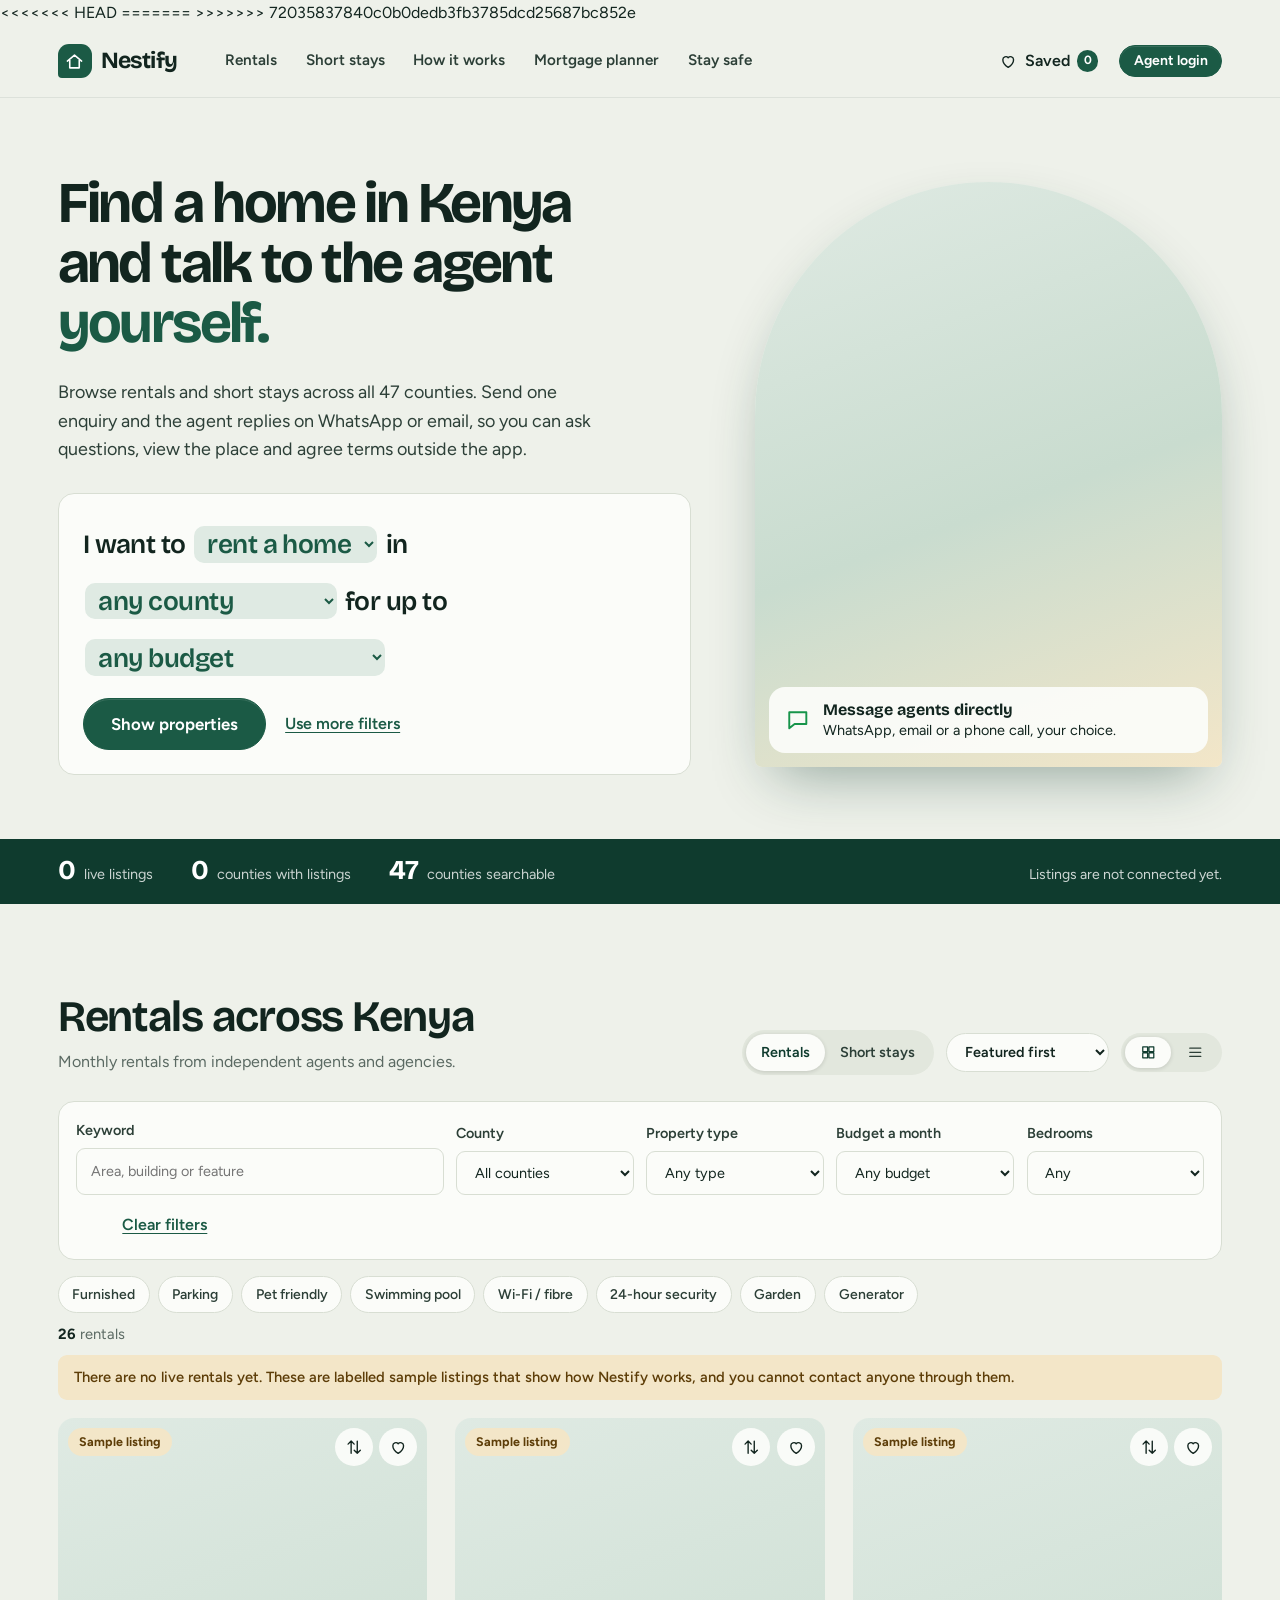
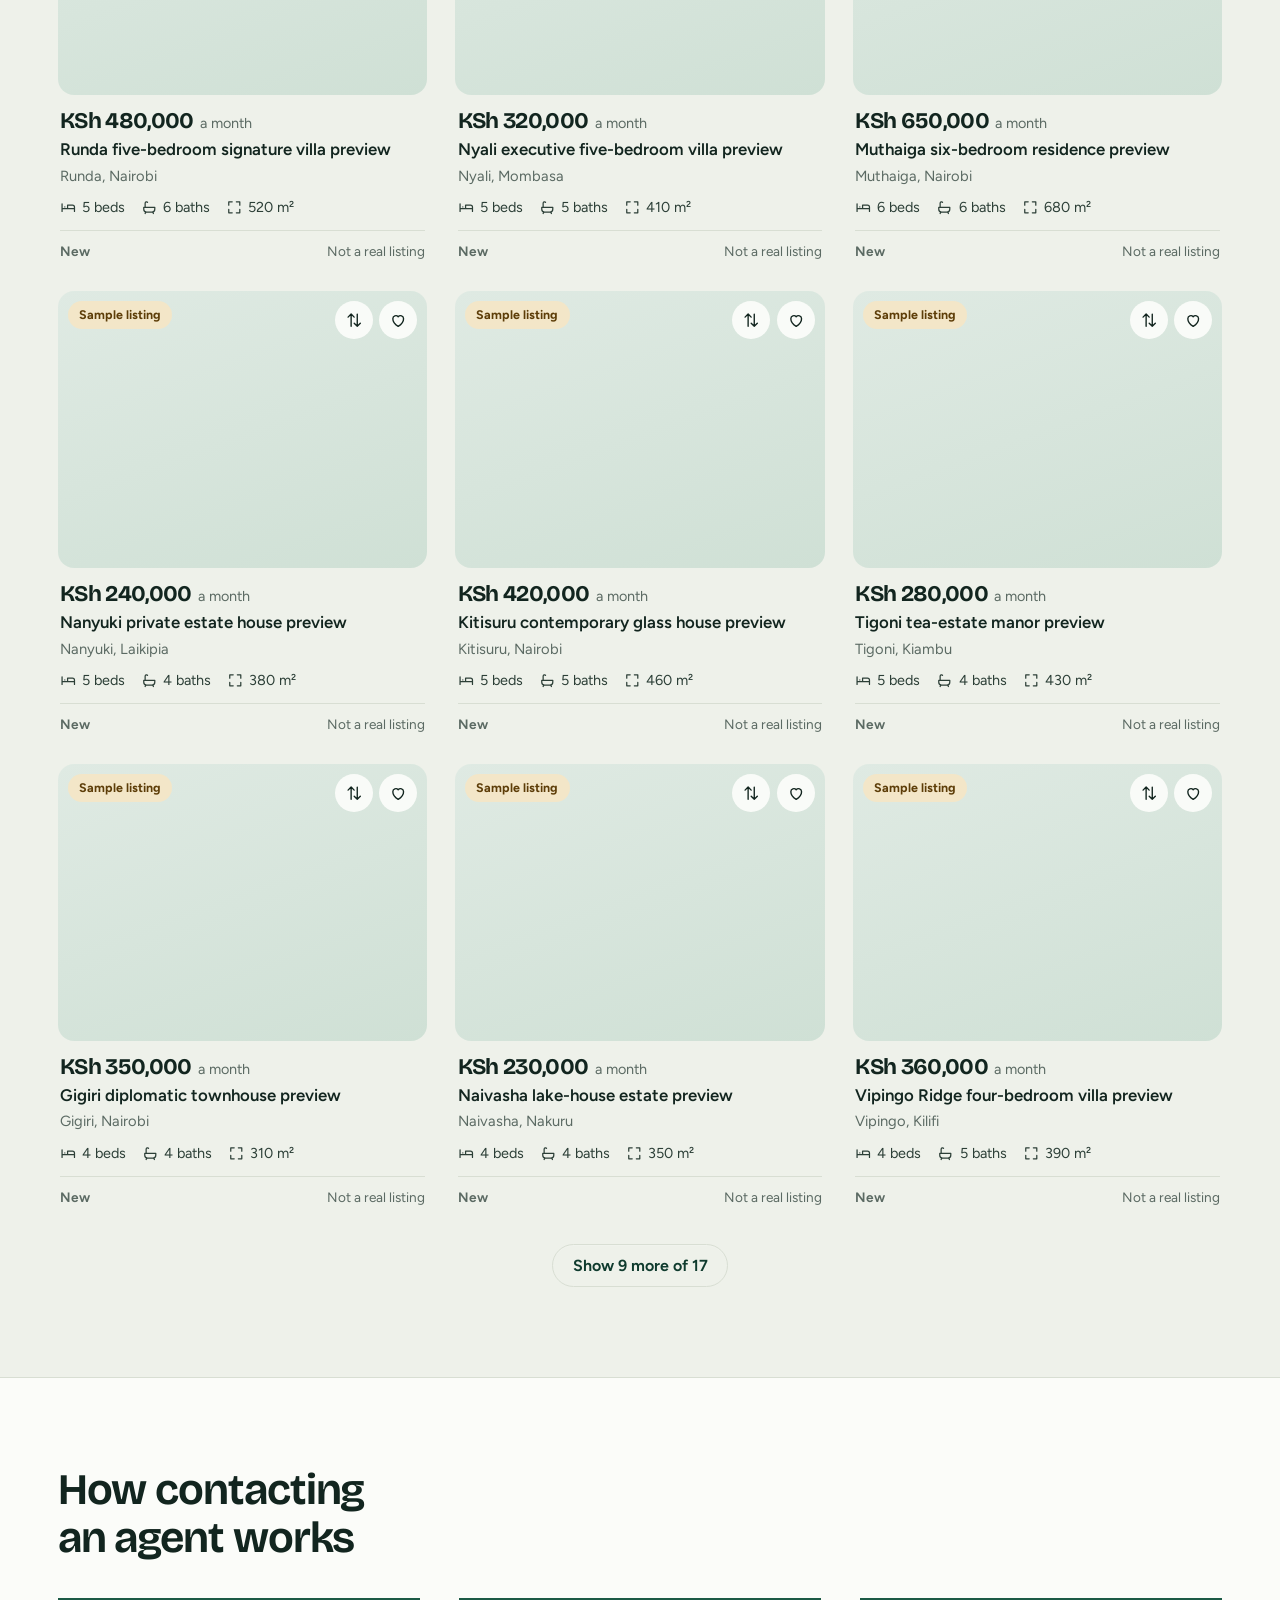
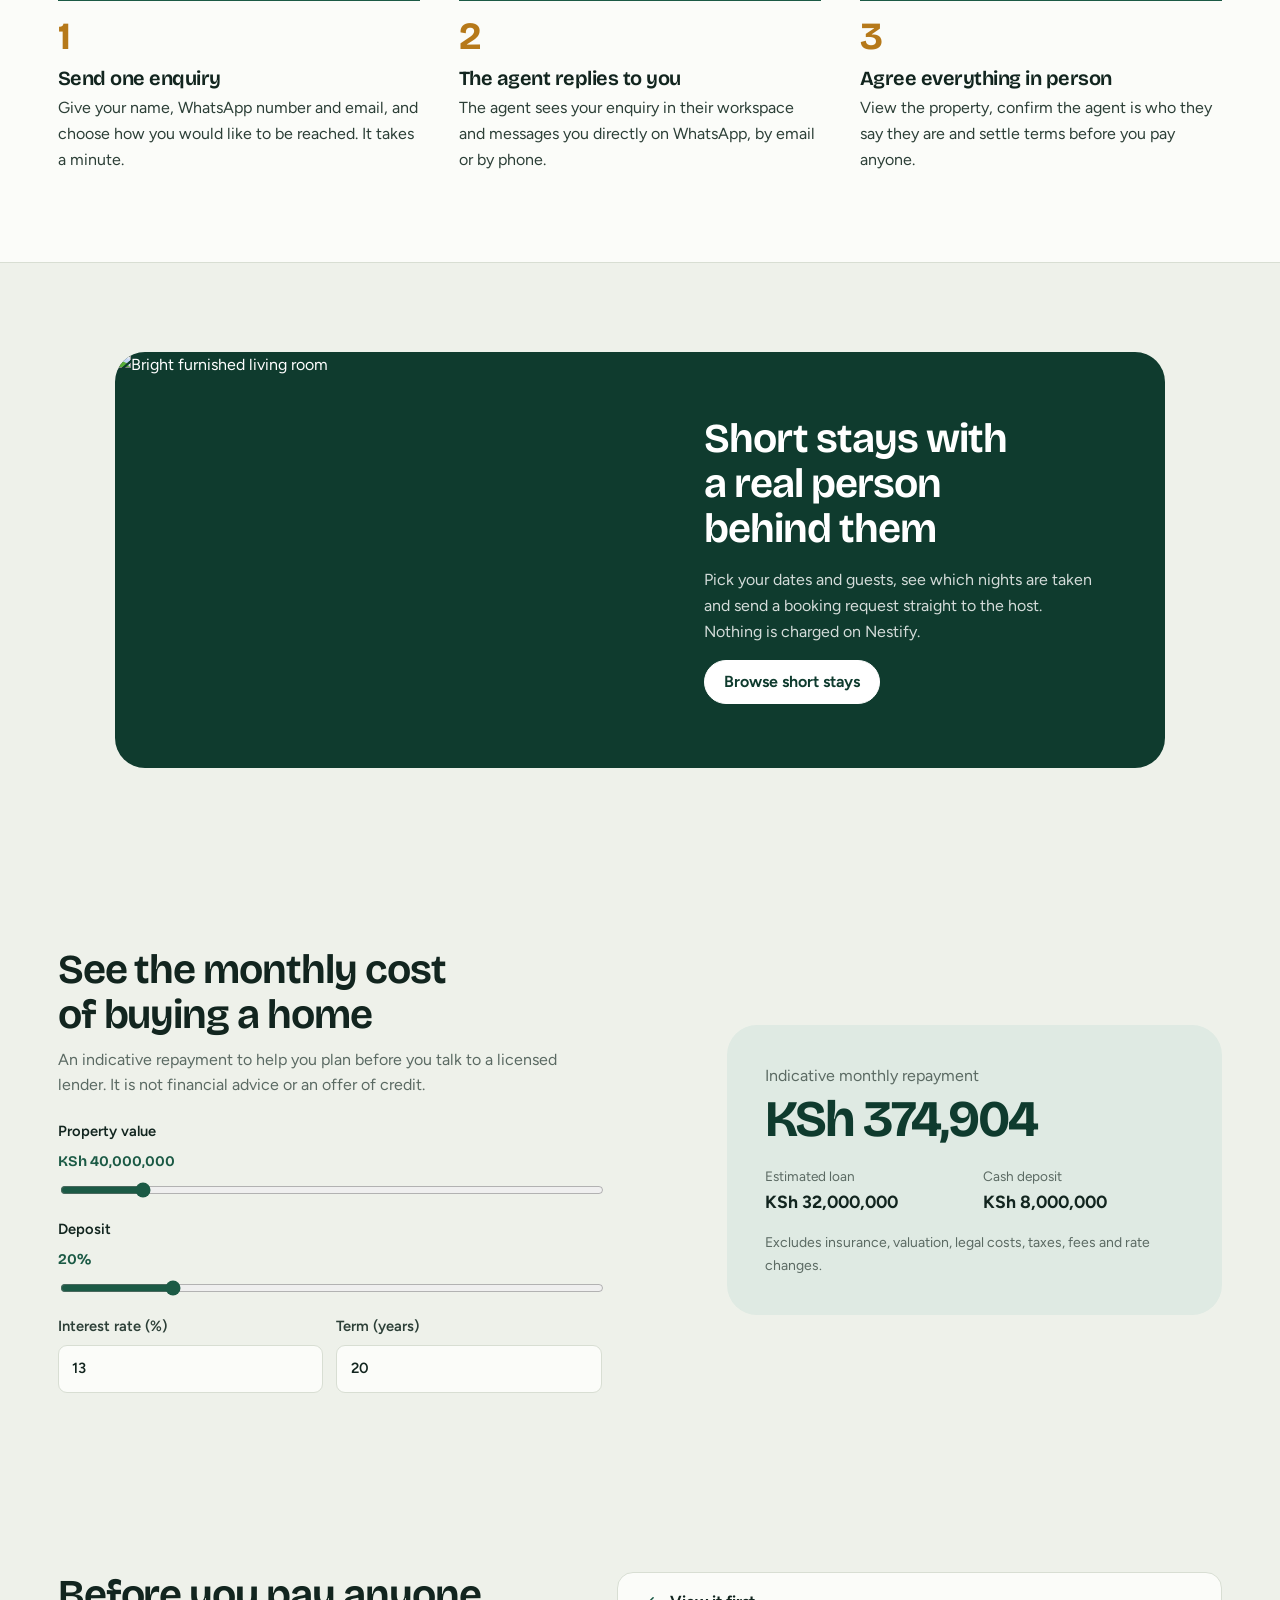
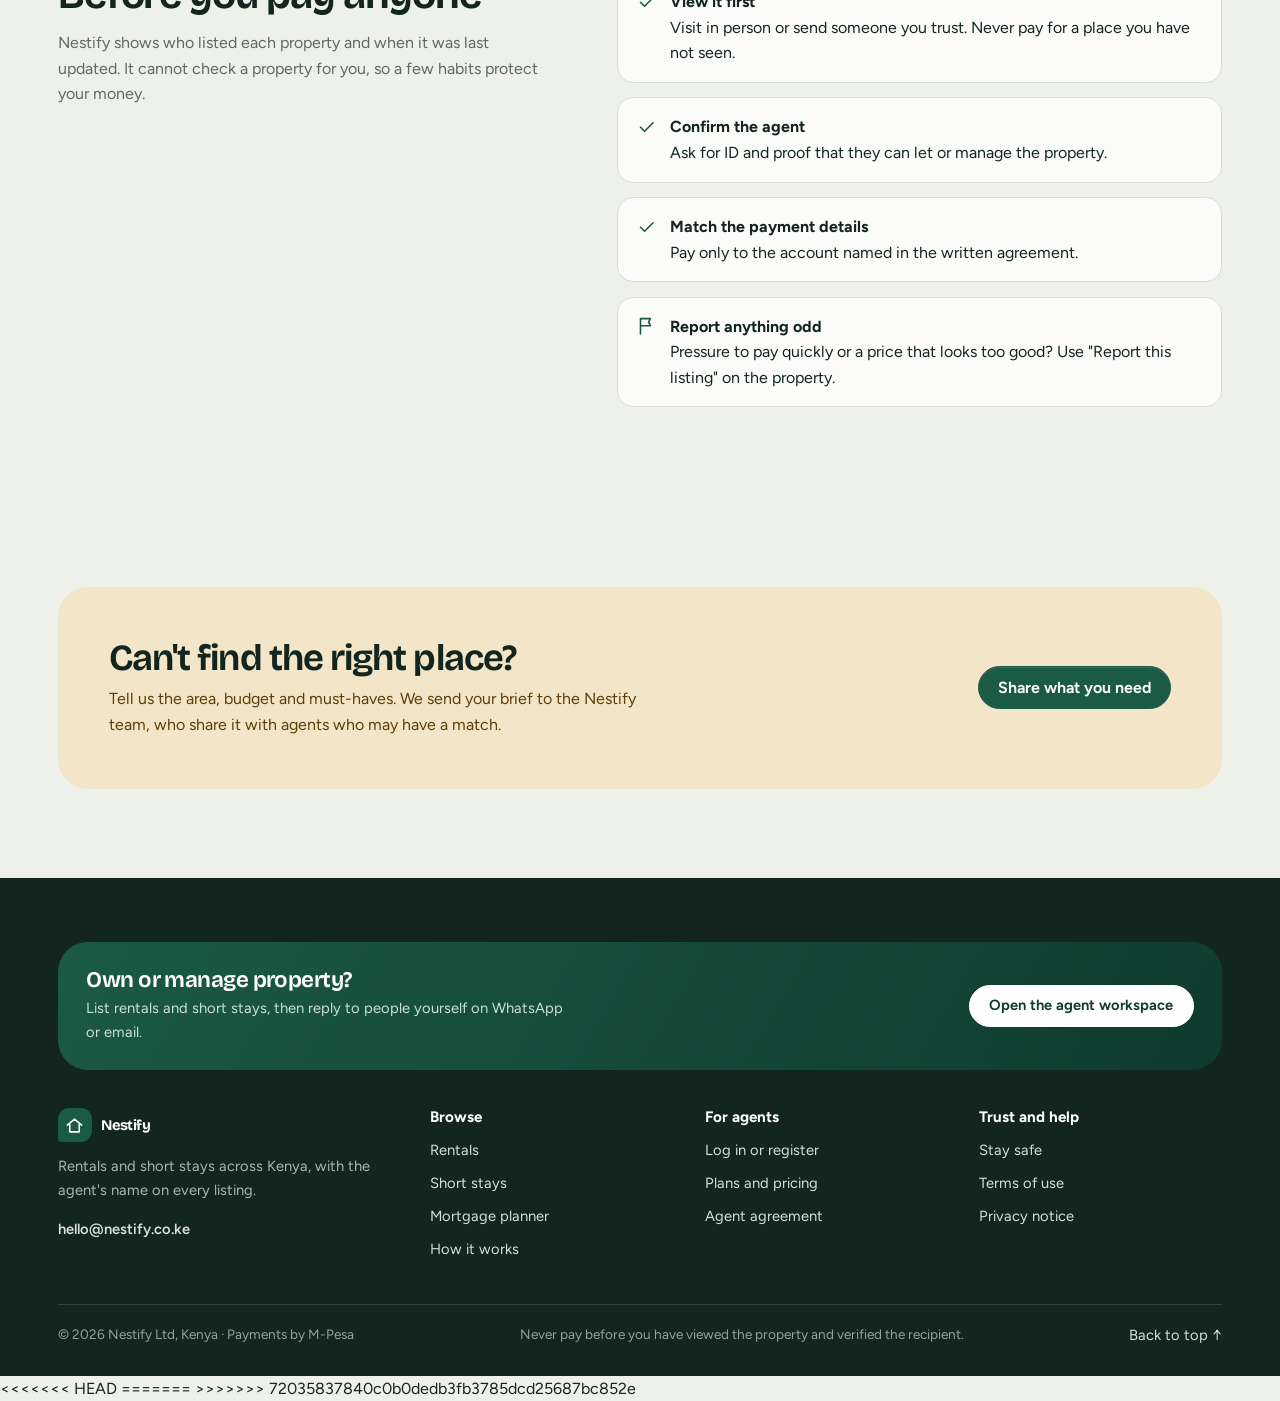
==== commit 6d9a7255: "organized files into folders" ====
--- a/index.html
+++ b/index.html
@@ -14,8 +14,13 @@
 <link rel="preconnect" href="https://fonts.googleapis.com"/>
 <link rel="preconnect" href="https://fonts.gstatic.com" crossorigin/>
 <link href="https://fonts.googleapis.com/css2?family=Bricolage+Grotesque:opsz,wght@12..96,500..800&family=Figtree:wght@400..700&display=swap" rel="stylesheet"/>
+<<<<<<< HEAD
+<link rel="stylesheet" href="assets/css/base.css"/>
+<link rel="stylesheet" href="assets/css/style.css"/>
+=======
 <link rel="stylesheet" href="base.css"/>
 <link rel="stylesheet" href="style.css"/>
+>>>>>>> 72035837840c0b0dedb3fb3785dcd25687bc852e
 </head>
 <body>
 <a class="skip" href="#listings">Skip to listings</a>
@@ -209,9 +214,16 @@
 <dialog id="lightbox" class="modal"><div id="lightboxBody"></div></dialog>
 
 <script src="https://cdn.jsdelivr.net/npm/@supabase/supabase-js@2.45.4/dist/umd/supabase.js"></script>
+<<<<<<< HEAD
+<script src="assets/js/config.js"></script>
+<script src="assets/js/common.js"></script>
+<script src="assets/js/demo-data.js"></script>
+<script src="assets/js/script.js"></script>
+=======
 <script src="config.js"></script>
 <script src="common.js"></script>
 <script src="demo-data.js"></script>
 <script src="script.js"></script>
+>>>>>>> 72035837840c0b0dedb3fb3785dcd25687bc852e
 </body>
 </html>
--- a/assets/css/base.css
+++ b/assets/css/base.css
@@ -0,0 +1,103 @@
+/* Nestify design system: shared by the marketplace, agent portal and admin.
+   Display type: Bricolage Grotesque. Body type: Figtree.
+   Palette: limewash walls, tea-green ink, a little Lamu-door brass. */
+:root{
+  --ink:#12251f; --ink-2:#2c3f37; --muted:#5b6a63;
+  --tea:#1b5a45; --tea-deep:#0f3b2e; --tea-soft:#dfeae3;
+  --limewash:#eef1ea; --surface:#fbfcf9; --line:#d8ded3;
+  --brass:#b6791a; --brass-soft:#f3e6c8;
+  --wa:#17944a; --wa-deep:#117a3c;
+  --danger:#b3392b; --danger-soft:#f8e3df; --ok:#1d7a4a; --ok-soft:#dcefe3;
+  --r-sm:9px; --r-md:16px; --r-lg:30px;
+  --font-display:'Bricolage Grotesque',system-ui,sans-serif;
+  --font-body:'Figtree',system-ui,sans-serif;
+  --shadow-pop:0 24px 60px -20px rgba(15,59,46,.45);
+  --gutter:clamp(18px,4.5vw,72px);
+}
+*,*::before,*::after{box-sizing:border-box}
+html{-webkit-text-size-adjust:100%;scroll-behavior:smooth;scroll-padding-top:84px}
+body{margin:0;background:var(--limewash);color:var(--ink);font:400 1rem/1.6 var(--font-body);-webkit-font-smoothing:antialiased}
+h1,h2,h3,h4{font-family:var(--font-display);font-weight:650;line-height:1.1;letter-spacing:-.025em;margin:0;text-wrap:balance}
+p{margin:0}
+a{color:inherit}
+img,video,iframe{max-width:100%;display:block}
+button,input,select,textarea{font:inherit;color:inherit}
+button{cursor:pointer}
+ul,ol{margin:0;padding:0;list-style:none}
+.hidden{display:none!important}
+.sr{position:absolute;width:1px;height:1px;overflow:hidden;clip:rect(0 0 0 0);white-space:nowrap}
+.skip{position:absolute;left:12px;top:-64px;background:var(--tea-deep);color:#fff;padding:10px 14px;border-radius:var(--r-sm);z-index:300}
+.skip:focus{top:12px}
+:focus-visible{outline:3px solid var(--brass);outline-offset:2px}
+.muted{color:var(--muted)}
+.small{font-size:.875rem}
+.icon{width:1.15em;height:1.15em;flex:none;stroke:currentColor;fill:none;stroke-width:1.8;stroke-linecap:round;stroke-linejoin:round;vertical-align:-.2em}
+@media (prefers-reduced-motion:reduce){
+  html{scroll-behavior:auto}
+  *,*::before,*::after{animation-duration:.01ms!important;animation-iteration-count:1!important;transition-duration:.01ms!important}
+}
+
+/* Buttons */
+.btn{display:inline-flex;align-items:center;justify-content:center;gap:.5rem;padding:.7rem 1.2rem;border-radius:999px;border:1.5px solid var(--tea);background:var(--tea);color:#fff;font-weight:650;text-decoration:none;line-height:1.2;transition:background .15s,border-color .15s,transform .1s}
+.btn:hover{background:var(--tea-deep);border-color:var(--tea-deep)}
+.btn:active{transform:translateY(1px)}
+.btn[disabled]{opacity:.55;cursor:not-allowed;transform:none}
+.btn-ghost{background:transparent;color:var(--tea-deep);border-color:var(--line)}
+.btn-ghost:hover{background:var(--tea-soft);border-color:var(--tea);color:var(--tea-deep)}
+.btn-wa{background:var(--wa);border-color:var(--wa)}
+.btn-wa:hover{background:var(--wa-deep);border-color:var(--wa-deep)}
+.btn-danger{background:var(--danger);border-color:var(--danger)}
+.btn-danger:hover{background:#8f2c20;border-color:#8f2c20}
+.btn-sm{padding:.42rem .85rem;font-size:.875rem}
+.btn-lg{padding:.95rem 1.7rem;font-size:1.05rem}
+.btn-block{width:100%}
+.btn-link{background:none;border:0;padding:.25rem 0;color:var(--tea);font-weight:600;text-decoration:underline;text-underline-offset:3px}
+.btn-link:hover{color:var(--tea-deep)}
+
+/* Forms */
+.fld{display:grid;gap:.35rem;font-size:.9rem;min-width:0}
+.fld>span{font-weight:600;color:var(--ink-2)}
+.fld input,.fld select,.fld textarea,.input{width:100%;padding:.7rem .85rem;border:1.5px solid var(--line);border-radius:var(--r-sm);background:var(--surface);transition:border-color .15s,box-shadow .15s}
+.fld input:focus,.fld select:focus,.fld textarea:focus,.input:focus{outline:0;border-color:var(--tea);box-shadow:0 0 0 3px rgba(27,90,69,.18)}
+.fld textarea{resize:vertical;min-height:96px}
+.fld small{color:var(--muted);font-size:.8rem}
+.check{display:flex;gap:.6rem;align-items:flex-start;font-size:.9rem;color:var(--ink-2)}
+.check input{margin-top:.28rem;accent-color:var(--tea);width:1.05rem;height:1.05rem;flex:none}
+.row2{display:grid;grid-template-columns:1fr 1fr;gap:.8rem}
+.row3{display:grid;grid-template-columns:repeat(3,1fr);gap:.8rem}
+.row4{display:grid;grid-template-columns:repeat(4,1fr);gap:.8rem}
+@media (max-width:640px){.row2,.row3,.row4{grid-template-columns:1fr}.row2.keep{grid-template-columns:1fr 1fr}}
+.form-msg{min-height:1.3em;font-size:.9rem;color:var(--danger);font-weight:550}
+.form-msg.ok{color:var(--ok)}
+
+/* Small parts */
+.chip{display:inline-flex;align-items:center;gap:.4rem;padding:.4rem .85rem;border-radius:999px;border:1.5px solid var(--line);background:var(--surface);font-size:.875rem;font-weight:550;color:var(--ink-2);transition:background .15s,border-color .15s}
+.chip:hover{border-color:var(--tea)}
+.chip[aria-pressed="true"],.chip.on{background:var(--tea);border-color:var(--tea);color:#fff}
+.badge{display:inline-flex;align-items:center;gap:.35rem;padding:.2rem .65rem;border-radius:999px;font-size:.78rem;font-weight:650;background:var(--tea-soft);color:var(--tea-deep)}
+.badge.warn{background:var(--brass-soft);color:#6f4a0c}
+.badge.bad{background:var(--danger-soft);color:var(--danger)}
+.badge.ok{background:var(--ok-soft);color:var(--ok)}
+.badge.mute{background:#e6e9e2;color:var(--muted)}
+.spinner{width:34px;height:34px;border:3.5px solid var(--tea-soft);border-top-color:var(--tea);border-radius:50%;animation:spin .8s linear infinite;margin:0 auto}
+@keyframes spin{to{transform:rotate(360deg)}}
+.skeleton{border-radius:var(--r-md);background:linear-gradient(100deg,#e4e8df 30%,#eef1ea 50%,#e4e8df 70%);background-size:200% 100%;animation:shimmer 1.3s linear infinite;min-height:320px}
+@keyframes shimmer{to{background-position:-200% 0}}
+.toast{position:fixed;left:50%;bottom:24px;z-index:400;transform:translate(-50%,24px);max-width:min(460px,calc(100vw - 32px));padding:.8rem 1.15rem;border-radius:var(--r-md);background:var(--ink);color:#fff;font-weight:550;box-shadow:var(--shadow-pop);opacity:0;pointer-events:none;transition:opacity .2s,transform .2s}
+.toast.show{opacity:1;transform:translate(-50%,0)}
+.toast.err{background:var(--danger)}
+.toast.ok{background:var(--tea-deep)}
+
+/* Dialogs */
+dialog.modal{border:0;padding:0;border-radius:var(--r-lg);width:min(1040px,calc(100vw - 24px));max-height:calc(100dvh - 24px);background:var(--surface);color:var(--ink);box-shadow:var(--shadow-pop);overflow:auto;overscroll-behavior:contain}
+dialog.modal.narrow{width:min(540px,calc(100vw - 24px))}
+dialog.modal::backdrop{background:rgba(10,28,22,.58);backdrop-filter:blur(3px)}
+.modal-x{position:sticky;top:12px;float:right;margin:12px 12px -48px 0;z-index:5;width:40px;height:40px;border-radius:50%;border:0;background:rgba(251,252,249,.94);box-shadow:0 2px 10px rgba(0,0,0,.18);display:grid;place-items:center}
+.modal-x:hover{background:#fff}
+.pad{padding:clamp(22px,4vw,40px)}
+.dlg-title{font-size:1.6rem;margin-bottom:.4rem}
+.dlg-form{display:grid;gap:.9rem;margin-top:1.1rem}
+.dlg-actions{display:flex;gap:.6rem;justify-content:flex-end;flex-wrap:wrap;margin-top:.4rem}
+@media (max-width:640px){
+  dialog.modal,dialog.modal.narrow{width:100vw;max-width:100vw;max-height:94dvh;margin:auto 0 0;border-radius:var(--r-lg) var(--r-lg) 0 0}
+}
--- a/assets/css/style.css
+++ b/assets/css/style.css
@@ -0,0 +1,293 @@
+/* Nestify marketplace. Shared tokens live in base.css. */
+
+/* Header */
+.site-header{position:sticky;top:0;z-index:60;display:flex;align-items:center;gap:2rem;height:72px;padding:0 var(--gutter);background:rgba(238,241,234,.9);backdrop-filter:blur(14px);border-bottom:1px solid rgba(18,37,31,.08)}
+.brand{display:inline-flex;align-items:center;gap:.6rem;font:700 1.45rem/1 var(--font-display);letter-spacing:-.04em;text-decoration:none}
+.brand-mark{width:34px;height:34px;border-radius:11px 11px 11px 4px;background:var(--tea);display:grid;place-items:center;color:#fff}
+.brand-mark svg{width:19px;height:19px;stroke:currentColor;fill:none;stroke-width:2;stroke-linecap:round;stroke-linejoin:round}
+.nav{display:flex;gap:1.8rem;margin-left:1rem;font-weight:600;font-size:.95rem;color:var(--ink-2)}
+.nav a{text-decoration:none;padding:.3rem 0;border-bottom:2px solid transparent}
+.nav a:hover{border-color:var(--brass)}
+.header-actions{margin-left:auto;display:flex;align-items:center;gap:.6rem}
+.saved-btn{display:inline-flex;align-items:center;gap:.45rem;border:0;background:none;padding:.5rem .7rem;font-weight:600;border-radius:999px}
+.saved-btn:hover{background:var(--tea-soft)}
+.saved-btn b{min-width:1.35rem;padding:0 .35rem;border-radius:999px;background:var(--tea);color:#fff;font-size:.75rem;line-height:1.35rem;text-align:center}
+.menu-btn{display:none;border:0;background:none;width:42px;height:42px;border-radius:50%}
+.mobile-nav{display:none;position:fixed;z-index:55;top:72px;left:0;right:0;background:var(--limewash);padding:.6rem var(--gutter) 1.2rem;border-bottom:1px solid var(--line);box-shadow:var(--shadow-pop)}
+.mobile-nav.open{display:grid}
+.mobile-nav a{padding:.9rem 0;border-bottom:1px solid var(--line);font-weight:600;text-decoration:none}
+.notice{padding:.7rem var(--gutter);background:var(--brass-soft);color:#5d3d08;font-weight:550;font-size:.92rem}
+
+/* Hero */
+.hero{display:grid;grid-template-columns:minmax(0,1.15fr) minmax(0,.85fr);gap:clamp(28px,5vw,80px);align-items:center;padding:clamp(36px,6vw,84px) var(--gutter) clamp(36px,5vw,64px)}
+.hero h1{font-size:clamp(2.3rem,4.5vw,4.1rem);font-weight:700;letter-spacing:-.045em;line-height:1.04}
+.hero h1 .line{display:block;animation:rise .7s cubic-bezier(.2,.7,.2,1) both}
+.hero h1 .line:nth-child(2){animation-delay:.09s}
+.hero h1 .line:nth-child(3){animation-delay:.18s;color:var(--tea)}
+@keyframes rise{from{opacity:0;transform:translateY(22px)}to{opacity:1;transform:none}}
+.lede{max-width:34rem;margin:1.5rem 0 1.8rem;font-size:1.12rem;color:var(--ink-2)}
+.finder{max-width:40rem;padding:1.4rem 1.5rem 1.5rem;border-radius:var(--r-md);background:var(--surface);border:1.5px solid var(--line)}
+.finder-sentence{font:600 clamp(1.25rem,2.4vw,1.65rem)/2.15 var(--font-display);letter-spacing:-.02em}
+.finder-sentence select{font:inherit;letter-spacing:inherit;color:var(--tea);background:var(--tea-soft);border:0;border-radius:10px;padding:.05em .35em;margin:0 .1em;max-width:100%;cursor:pointer}
+.finder-sentence select:focus-visible{outline:3px solid var(--brass)}
+.finder-actions{display:flex;align-items:center;gap:1.2rem;margin-top:.7rem;flex-wrap:wrap}
+.hero-photo{margin:0;position:relative;justify-self:end;width:min(100%,480px);aspect-ratio:4/5;border-radius:999px 999px var(--r-lg) var(--r-lg);overflow:hidden;background:var(--tea-soft);box-shadow:var(--shadow-pop)}
+.hero-photo img{width:100%;height:100%;object-fit:cover}
+.hero-tag{position:absolute;left:14px;right:14px;bottom:14px;display:flex;align-items:center;gap:.8rem;padding:.8rem 1rem;border-radius:var(--r-md);background:rgba(251,252,249,.95);font-size:.9rem;line-height:1.35}
+.hero-tag .icon{width:1.6rem;height:1.6rem;color:var(--wa)}
+.hero-tag b{display:block;font-family:var(--font-display);font-size:1rem}
+
+.live-strip{display:flex;flex-wrap:wrap;gap:.6rem 2.4rem;align-items:baseline;padding:1.1rem var(--gutter);background:var(--tea-deep);color:#fff}
+.live-strip div{display:flex;align-items:baseline;gap:.55rem}
+.live-strip strong{font:700 1.7rem/1 var(--font-display);letter-spacing:-.03em}
+.live-strip span{font-size:.9rem;color:rgba(255,255,255,.78)}
+.live-strip p{margin-left:auto;font-size:.88rem;color:rgba(255,255,255,.8)}
+
+/* Sections */
+.section{padding:clamp(48px,7vw,96px) var(--gutter)}
+.section-head{display:flex;align-items:flex-end;justify-content:space-between;gap:1.5rem;flex-wrap:wrap;margin-bottom:1.6rem}
+.section-head h2{font-size:clamp(1.8rem,3.4vw,2.8rem)}
+.section-head p{margin-top:.5rem;max-width:36rem;color:var(--muted)}
+.toolbar{display:flex;gap:.7rem;align-items:center;flex-wrap:wrap}
+.seg{display:inline-flex;padding:4px;border-radius:999px;background:#e2e7dd}
+.seg button{border:0;background:none;padding:.45rem .95rem;border-radius:999px;font-weight:600;font-size:.9rem;color:var(--ink-2);display:inline-flex;align-items:center;gap:.4rem}
+.seg button[aria-pressed="true"]{background:var(--surface);color:var(--tea-deep);box-shadow:0 1px 4px rgba(0,0,0,.14)}
+.select-sm{padding:.55rem .9rem;border-radius:999px;border:1.5px solid var(--line);background:var(--surface);font-weight:600;font-size:.9rem}
+
+.filters{display:grid;grid-template-columns:repeat(auto-fit,minmax(160px,1fr));gap:.8rem;align-items:end;padding:1.1rem;border-radius:var(--r-md);background:var(--surface);border:1.5px solid var(--line)}
+.filters .f-wide{grid-column:span 2}
+.filters.mode-rent .f-stay,.filters.mode-stay .f-rent{display:none}
+.chips{display:flex;gap:.5rem;flex-wrap:wrap;margin:1rem 0 .4rem}
+.result-note{min-height:1.5rem;margin:.6rem 0 1.1rem;color:var(--muted);font-size:.92rem}
+.result-note b{color:var(--ink)}
+.result-note .sample{display:block;margin-top:.5rem;padding:.7rem 1rem;border-radius:var(--r-sm);background:var(--brass-soft);color:#5d3d08;font-weight:550}
+
+/* Listing cards */
+.grid{display:grid;grid-template-columns:repeat(auto-fill,minmax(290px,1fr));gap:clamp(18px,2.2vw,30px)}
+.card{position:relative;display:flex;flex-direction:column;min-width:0}
+.card-media{position:relative;aspect-ratio:4/3;border-radius:var(--r-md);overflow:hidden;background:var(--tea-soft)}
+.card-media img{width:100%;height:100%;object-fit:cover;transition:transform .5s cubic-bezier(.2,.7,.2,1)}
+.card:hover .card-media img{transform:scale(1.04)}
+.tag{position:absolute;left:10px;top:10px;padding:.25rem .7rem;border-radius:999px;background:rgba(251,252,249,.95);font-size:.78rem;font-weight:700;color:var(--tea-deep)}
+.tag.sample{background:var(--brass-soft);color:#5d3d08}
+.tag.top{background:var(--brass);color:#fff}
+.card-btns{position:absolute;right:10px;top:10px;display:flex;gap:.4rem}
+.icon-btn{width:38px;height:38px;border-radius:50%;border:0;background:rgba(251,252,249,.95);display:grid;place-items:center;transition:transform .12s,background .12s}
+.icon-btn:hover{transform:scale(1.08);background:#fff}
+.icon-btn[aria-pressed="true"]{background:var(--tea);color:#fff}
+.icon-btn.heart[aria-pressed="true"]{background:var(--danger)}
+.icon-btn.heart[aria-pressed="true"] .icon{fill:currentColor}
+.card-body{padding:.85rem .15rem 0;display:grid;gap:.25rem}
+.price{display:flex;align-items:baseline;gap:.4rem}
+.price b{font:700 1.4rem/1.1 var(--font-display);letter-spacing:-.03em}
+.price span{color:var(--muted);font-size:.9rem}
+.card h3{font:600 1.05rem/1.3 var(--font-body);letter-spacing:0}
+.card h3 a{text-decoration:none}
+.card h3 a::after{content:'';position:absolute;inset:0;border-radius:var(--r-md)}
+.card .loc{color:var(--muted);font-size:.92rem}
+.facts{display:flex;flex-wrap:wrap;gap:.2rem 1rem;color:var(--ink-2);font-size:.9rem;margin-top:.25rem}
+.facts li{display:inline-flex;align-items:center;gap:.35rem}
+.card-foot{display:flex;justify-content:space-between;gap:.8rem;margin-top:.45rem;padding-top:.6rem;border-top:1px solid var(--line);font-size:.85rem;color:var(--muted)}
+.rating{display:inline-flex;align-items:center;gap:.3rem;color:var(--ink);font-weight:650}
+.rating .icon{fill:var(--brass);stroke:var(--brass);width:1em;height:1em}
+.card .card-btns,.card .card-media .tag{z-index:2}
+.card-btns .icon-btn{position:relative;z-index:3}
+.grid.is-list{grid-template-columns:1fr}
+.grid.is-list .card{flex-direction:row;gap:1.2rem;align-items:stretch}
+.grid.is-list .card-media{flex:0 0 min(320px,38%);aspect-ratio:4/3}
+.grid.is-list .card-body{align-content:center;padding-top:0}
+.more{display:flex;justify-content:center;margin-top:2.2rem}
+.empty{grid-column:1/-1;padding:clamp(36px,6vw,64px) 1.4rem;text-align:center;border-radius:var(--r-md);border:1.5px dashed var(--line);background:var(--surface)}
+.empty h3{font-size:1.4rem;margin-bottom:.5rem}
+.empty p{max-width:34rem;margin:0 auto 1.1rem;color:var(--muted)}
+
+.recent{padding-top:0}
+.recent-row{display:flex;gap:1rem;overflow-x:auto;padding-bottom:.6rem;scroll-snap-type:x proximity}
+.recent-item{flex:0 0 250px;display:flex;gap:.7rem;align-items:center;padding:.5rem;border-radius:var(--r-md);background:var(--surface);border:1.5px solid var(--line);text-align:left;scroll-snap-align:start}
+.recent-item img{width:64px;height:64px;border-radius:10px;object-fit:cover;background:var(--tea-soft)}
+.recent-item b{display:block;font-size:.9rem;line-height:1.25}
+.recent-item small{color:var(--muted)}
+
+/* How it works */
+.how{background:var(--surface);border-block:1px solid var(--line)}
+.how h2{font-size:clamp(1.8rem,3.4vw,2.8rem);max-width:30rem}
+.steps{display:grid;grid-template-columns:repeat(3,1fr);gap:clamp(20px,3vw,48px);margin-top:2.2rem;counter-reset:s}
+.steps li{counter-increment:s;padding-top:1rem;border-top:3px solid var(--tea)}
+.steps li::before{content:counter(s);display:block;font:700 2.4rem/1 var(--font-display);color:var(--brass);margin-bottom:.7rem}
+.steps h3{font-size:1.25rem;margin-bottom:.4rem}
+.steps p{color:var(--ink-2)}
+
+/* Stays band */
+.band{display:grid;grid-template-columns:1fr 1fr;gap:0;margin:0 var(--gutter);border-radius:var(--r-lg);overflow:hidden;background:var(--tea-deep);color:#fff}
+.band img{width:100%;height:100%;min-height:320px;object-fit:cover}
+.band-copy{padding:clamp(28px,5vw,64px);display:flex;flex-direction:column;justify-content:center;gap:1rem;align-items:flex-start}
+.band h2{font-size:clamp(1.8rem,3.2vw,2.7rem)}
+.band p{color:rgba(255,255,255,.82);max-width:30rem}
+.band .btn{background:#fff;color:var(--tea-deep);border-color:#fff}
+.band .btn:hover{background:var(--brass-soft);border-color:var(--brass-soft)}
+
+/* Planner */
+.planner{display:grid;grid-template-columns:1.1fr .9fr;gap:clamp(24px,5vw,72px);align-items:center}
+.planner h2{font-size:clamp(1.8rem,3.2vw,2.6rem)}
+.planner-form{display:grid;gap:1.1rem;margin-top:1.4rem;max-width:34rem}
+.planner-form label{display:grid;gap:.4rem;font-weight:600;font-size:.92rem}
+.planner-form label output{float:right;color:var(--tea);font-family:var(--font-display);font-weight:650}
+.planner-form input[type=range]{accent-color:var(--tea);width:100%}
+.planner-result{padding:clamp(22px,3vw,38px);border-radius:var(--r-lg);background:var(--tea-soft)}
+.planner-result .big{display:block;font:700 clamp(2rem,4vw,3.2rem)/1.05 var(--font-display);letter-spacing:-.04em;color:var(--tea-deep);margin:.3rem 0 1.2rem}
+.planner-result dl{display:grid;grid-template-columns:1fr 1fr;gap:1rem;margin:0 0 1rem}
+.planner-result dt{font-size:.85rem;color:var(--muted)}
+.planner-result dd{margin:0;font-weight:700;font-size:1.1rem}
+
+/* Guide, agents, help */
+.guide{display:grid;grid-template-columns:.9fr 1.1fr;gap:clamp(24px,5vw,72px);align-items:start}
+.guide h2{font-size:clamp(1.8rem,3.2vw,2.6rem);margin-bottom:.8rem}
+.guide ul{display:grid;gap:.9rem}
+.guide li{display:flex;gap:.8rem;padding:1rem 1.1rem;border-radius:var(--r-md);background:var(--surface);border:1.5px solid var(--line)}
+.guide li .icon{color:var(--tea);width:1.35rem;height:1.35rem;margin-top:.1rem}
+.guide li b{display:block}
+.cta-band{display:flex;align-items:center;justify-content:space-between;gap:2rem;flex-wrap:wrap;padding:clamp(28px,4vw,52px);border-radius:var(--r-lg);background:var(--brass-soft)}
+.cta-band h2{font-size:clamp(1.6rem,3vw,2.3rem);max-width:30rem}
+.cta-band p{margin-top:.5rem;max-width:34rem;color:#5d3d08}
+.stack{display:grid;gap:clamp(40px,6vw,72px)}
+
+/* Footer */
+.site-footer{padding:clamp(36px,5vw,64px) var(--gutter) 28px;background:var(--ink);color:#d7e0da}
+.footer-grid{display:grid;grid-template-columns:1.4fr repeat(3,1fr);gap:2rem}
+.site-footer .brand{color:#fff}
+.site-footer p{max-width:22rem;margin-top:.8rem;font-size:.92rem;color:#a9b8b0}
+.site-footer h4{font:700 .95rem var(--font-body);letter-spacing:0;color:#fff;margin-bottom:.7rem}
+.site-footer li{margin-bottom:.45rem}
+.site-footer a{color:#d7e0da;text-decoration:none;font-size:.92rem}
+.site-footer a:hover{color:#fff;text-decoration:underline}
+.footer-bottom{display:flex;justify-content:space-between;gap:1rem;flex-wrap:wrap;margin-top:2.2rem;padding-top:1.2rem;border-top:1px solid rgba(255,255,255,.14);font-size:.85rem;color:#93a399}
+
+/* Compare bar */
+.compare-bar{position:fixed;left:50%;bottom:18px;transform:translateX(-50%);z-index:70;display:flex;align-items:center;gap:1rem;padding:.7rem .8rem .7rem 1.1rem;border-radius:999px;background:var(--ink);color:#fff;box-shadow:var(--shadow-pop);max-width:calc(100vw - 24px)}
+.compare-bar b{font-weight:650;font-size:.92rem;white-space:nowrap}
+.compare-thumbs{display:flex}
+.compare-thumbs img{width:34px;height:34px;border-radius:50%;object-fit:cover;border:2px solid var(--ink);margin-left:-8px;background:var(--tea)}
+.compare-bar .btn{padding:.5rem 1rem}
+.compare-bar .btn-link{color:#cfd9d3}
+
+/* Listing dialog */
+.gallery{display:grid;gap:6px;grid-template-columns:2fr 1fr;grid-template-rows:repeat(2,minmax(0,1fr));height:clamp(240px,42vw,430px);padding:6px;background:var(--surface)}
+.gallery.one{grid-template-columns:1fr;grid-template-rows:1fr}
+.gallery.two{grid-template-rows:1fr}
+.gallery.two button:first-child{grid-row:auto}
+.gallery.two button:nth-child(2){border-radius:6px calc(var(--r-lg) - 6px) calc(var(--r-lg) - 6px) 6px}
+.gallery button{border:0;padding:0;background:var(--tea-soft);overflow:hidden;position:relative}
+.gallery button:first-child{grid-row:span 2;border-radius:calc(var(--r-lg) - 6px) 6px 6px 6px}
+.gallery.one button:first-child{border-radius:calc(var(--r-lg) - 6px) calc(var(--r-lg) - 6px) 6px 6px}
+.gallery button:nth-child(2){border-radius:6px calc(var(--r-lg) - 6px) 6px 6px}
+.gallery img{width:100%;height:100%;object-fit:cover}
+.gallery .more-photos{position:absolute;right:10px;bottom:10px;padding:.3rem .75rem;border-radius:999px;background:rgba(251,252,249,.95);font-weight:650;font-size:.85rem}
+.gallery-empty{display:grid;place-items:center;height:200px;margin:6px;border-radius:calc(var(--r-lg) - 6px);background:var(--tea-soft);color:var(--muted)}
+.detail{display:grid;grid-template-columns:minmax(0,1fr) 370px;gap:clamp(24px,4vw,52px);padding:clamp(20px,3.5vw,40px)}
+.detail-head h2{font-size:clamp(1.6rem,3vw,2.3rem);margin:.5rem 0 .35rem}
+.detail-head .loc{color:var(--muted)}
+.detail-actions{display:flex;gap:.5rem;flex-wrap:wrap;margin:1rem 0}
+.facts-row{display:flex;flex-wrap:wrap;gap:.6rem 1.4rem;padding:1rem 0;margin:1rem 0;border-block:1px solid var(--line);font-weight:600}
+.facts-row li{display:inline-flex;align-items:center;gap:.45rem}
+.detail h3{font-size:1.2rem;margin:1.6rem 0 .6rem}
+.detail p.body{white-space:pre-line;color:var(--ink-2);max-width:60ch}
+.amen-list{display:flex;flex-wrap:wrap;gap:.5rem}
+.map-frame{width:100%;height:280px;border:0;border-radius:var(--r-md);background:var(--tea-soft)}
+.avail{padding:.9rem 1rem;border-radius:var(--r-sm);background:var(--brass-soft);color:#5d3d08;font-size:.92rem}
+.avail.free{background:var(--ok-soft);color:var(--ok)}
+.agent-box{display:flex;gap:.9rem;align-items:center;padding:1rem 1.1rem;border-radius:var(--r-md);background:var(--tea-soft);margin-top:1.4rem}
+.agent-box .avatar{width:46px;height:46px;border-radius:50%;background:var(--tea);color:#fff;display:grid;place-items:center;font:700 1.1rem var(--font-display);flex:none}
+.agent-box p{font-size:.88rem;color:var(--ink-2)}
+.demo-note{padding:.9rem 1rem;border-radius:var(--r-sm);background:var(--brass-soft);color:#5d3d08;font-weight:550;font-size:.92rem;margin-top:1rem}
+.contact{position:sticky;top:12px;align-self:start;display:grid;gap:.85rem;padding:1.3rem;border-radius:var(--r-md);background:var(--limewash);border:1.5px solid var(--line)}
+.contact h3{margin:0;font-size:1.3rem}
+.contact .total{display:flex;justify-content:space-between;font-weight:650;padding:.6rem .8rem;border-radius:var(--r-sm);background:var(--surface)}
+fieldset.pref{margin:0;padding:0;border:0;display:grid;gap:.4rem}
+fieldset.pref legend{padding:0;margin-bottom:.35rem;font-size:.9rem;font-weight:600;color:var(--ink-2)}
+.pref-opts{display:flex;gap:.4rem;flex-wrap:wrap}
+.pref-opts label{position:relative}
+.pref-opts input{position:absolute;opacity:0;inset:0}
+.pref-opts span{display:inline-block;padding:.45rem .9rem;border-radius:999px;border:1.5px solid var(--line);background:var(--surface);font-weight:600;font-size:.88rem}
+.pref-opts input:checked+span{background:var(--tea);border-color:var(--tea);color:#fff}
+.pref-opts input:focus-visible+span{outline:3px solid var(--brass);outline-offset:2px}
+.sent{display:grid;gap:.6rem;text-align:center;padding:1rem .4rem}
+.sent .icon{width:2.6rem;height:2.6rem;margin:0 auto;color:var(--ok)}
+.reviews{margin-top:2rem}
+.reviews-head{display:flex;justify-content:space-between;align-items:center;gap:1rem;flex-wrap:wrap}
+.review{padding:1.1rem 0;border-bottom:1px solid var(--line)}
+.review header{display:flex;justify-content:space-between;gap:1rem;font-size:.9rem;color:var(--muted)}
+.review h4{font:650 1rem var(--font-body);letter-spacing:0;margin:.3rem 0}
+.review aside{margin-top:.7rem;padding:.7rem .9rem;border-radius:var(--r-sm);background:var(--tea-soft);font-size:.92rem}
+.stars{display:inline-flex;gap:2px;color:var(--brass)}
+.stars .icon{fill:currentColor;width:1rem;height:1rem}
+.stars .off{opacity:.25}
+.review-form{display:grid;gap:.85rem;margin-top:1rem;padding:1.2rem;border-radius:var(--r-md);background:var(--limewash);border:1.5px solid var(--line)}
+.star-input{display:flex;flex-direction:row-reverse;justify-content:flex-end;gap:2px}
+.star-input input{position:absolute;opacity:0}
+.star-input label{cursor:pointer;color:#c9cfc4;padding:2px}
+.star-input label .icon{width:1.7rem;height:1.7rem;fill:currentColor;stroke:none}
+.star-input input:checked~label,.star-input label:hover,.star-input label:hover~label{color:var(--brass)}
+.star-input input:focus-visible+label{outline:3px solid var(--brass);border-radius:6px}
+.hp{position:absolute;left:-9999px;width:1px;height:1px;overflow:hidden}
+.lightbox{display:grid;grid-template-rows:auto 1fr auto;gap:.8rem;padding:1rem;height:calc(100dvh - 24px);background:#0c1a15;color:#fff}
+.lightbox img.main{width:100%;height:100%;min-height:0;object-fit:contain}
+.lightbox .lb-top,.lightbox .lb-bottom{display:flex;align-items:center;justify-content:space-between;gap:1rem}
+.lb-stage{display:grid;grid-template-columns:auto 1fr auto;gap:.6rem;align-items:center;min-height:0}
+.lb-stage .icon-btn{background:rgba(255,255,255,.14);color:#fff}
+.compare-table{display:grid;gap:1px;background:var(--line);border-radius:var(--r-md);overflow:hidden;margin-top:1rem}
+.compare-row{display:grid;grid-template-columns:120px repeat(var(--cols),1fr);background:var(--surface)}
+.compare-row>*{padding:.8rem}
+.compare-row b{color:var(--muted);font-size:.88rem;font-weight:600}
+.compare-row img{width:100%;aspect-ratio:4/3;object-fit:cover;border-radius:var(--r-sm);margin-bottom:.5rem}
+.saved-row{display:flex;justify-content:space-between;align-items:center;gap:1rem;padding:.9rem 0;border-bottom:1px solid var(--line)}
+
+/* Responsive */
+@media (max-width:1000px){
+  .nav{display:none}
+  .menu-btn{display:grid;place-items:center}
+  .hero{grid-template-columns:1fr}
+  .hero-photo{justify-self:start;width:min(100%,420px);aspect-ratio:4/4.2}
+  .detail{grid-template-columns:1fr}
+  .contact{position:static}
+  .band,.planner,.guide{grid-template-columns:1fr}
+  .band img{min-height:220px;max-height:300px}
+  .steps{grid-template-columns:1fr}
+  .footer-grid{grid-template-columns:1fr 1fr}
+}
+@media (max-width:640px){
+  .site-header{gap:1rem}
+  .header-actions .btn{padding:.5rem .9rem;font-size:.88rem}
+  .saved-btn span{display:none}
+  .filters{grid-template-columns:1fr 1fr}
+  .filters .btn-link{grid-column:span 2}
+  .header-actions .btn{display:none}
+  .grid.is-list .card{flex-direction:column}
+  .grid.is-list .card-media{flex:none}
+  .live-strip p{margin-left:0}
+  .footer-grid{grid-template-columns:1fr}
+  .gallery{grid-template-columns:1fr 1fr;grid-template-rows:2fr 1fr;height:300px}
+  .gallery button:first-child{grid-column:span 2;grid-row:auto}
+  .gallery button:nth-child(2){border-radius:6px 6px 6px calc(var(--r-lg) - 6px)}
+  .gallery button:nth-child(3){border-radius:6px 6px calc(var(--r-lg) - 6px) 6px}
+  .compare-row{grid-template-columns:90px repeat(var(--cols),1fr);font-size:.85rem}
+  .compare-bar{border-radius:var(--r-md);flex-wrap:wrap;justify-content:center}
+}
+
+/* ---- polish: footer, hero fallback, focus, motion ---- */
+.footer-cta{display:flex;align-items:center;justify-content:space-between;gap:1.5rem;flex-wrap:wrap;padding:1.6rem 1.8rem;margin-bottom:2.4rem;border-radius:var(--r-lg);background:linear-gradient(120deg,var(--tea) 0%,var(--tea-deep) 100%);color:#fff}
+.footer-cta h3{font-size:1.4rem;color:#fff}
+.footer-cta p{color:#cfe0d6;margin-top:.3rem;max-width:30rem}
+.btn-light{background:#fff;border-color:#fff;color:var(--tea-deep)}
+.btn-light:hover{background:var(--brass-soft);border-color:var(--brass-soft);color:var(--tea-deep)}
+.site-footer .btn{text-decoration:none}
+.site-footer .btn-light,.site-footer .btn-light:hover{color:var(--tea-deep);text-decoration:none}
+.footer-contact{display:grid;gap:.4rem;margin-top:1rem}
+.footer-contact a{font-weight:600}
+.to-top{color:#d7e0da}
+.hero-photo{background:linear-gradient(160deg,var(--tea-soft),#c9dccf 55%,var(--brass-soft))}
+.card-media{background:linear-gradient(160deg,var(--tea-soft),#cfe0d5)}
+:focus-visible{outline:3px solid var(--brass);outline-offset:2px;border-radius:6px}
+.btn{box-shadow:0 1px 0 rgba(255,255,255,.12) inset}
+.btn:hover{transform:translateY(-1px);box-shadow:0 8px 18px -10px rgba(15,59,46,.7)}
+@media (prefers-reduced-motion:reduce){*{animation:none!important;transition:none!important;scroll-behavior:auto!important}}
+@media (max-width:640px){.footer-cta{padding:1.3rem}.footer-bottom{flex-direction:column;gap:.5rem}}
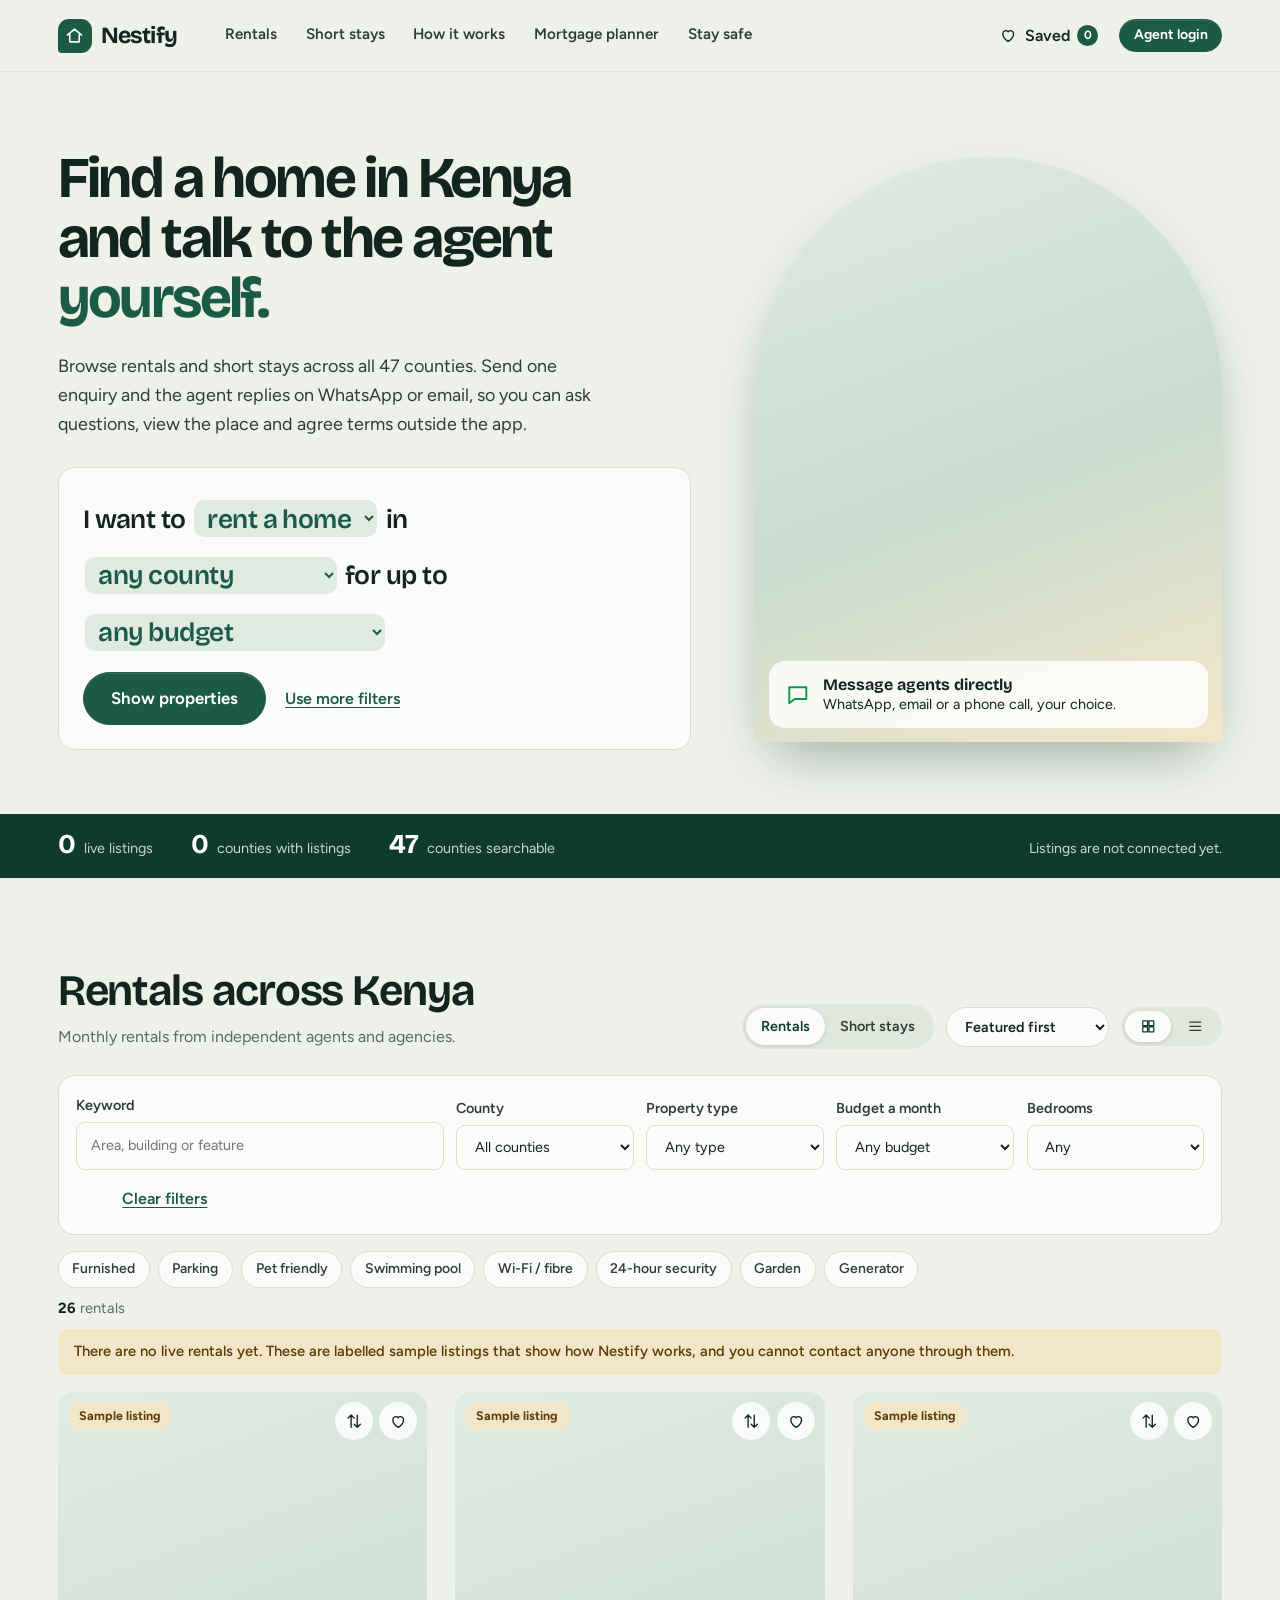
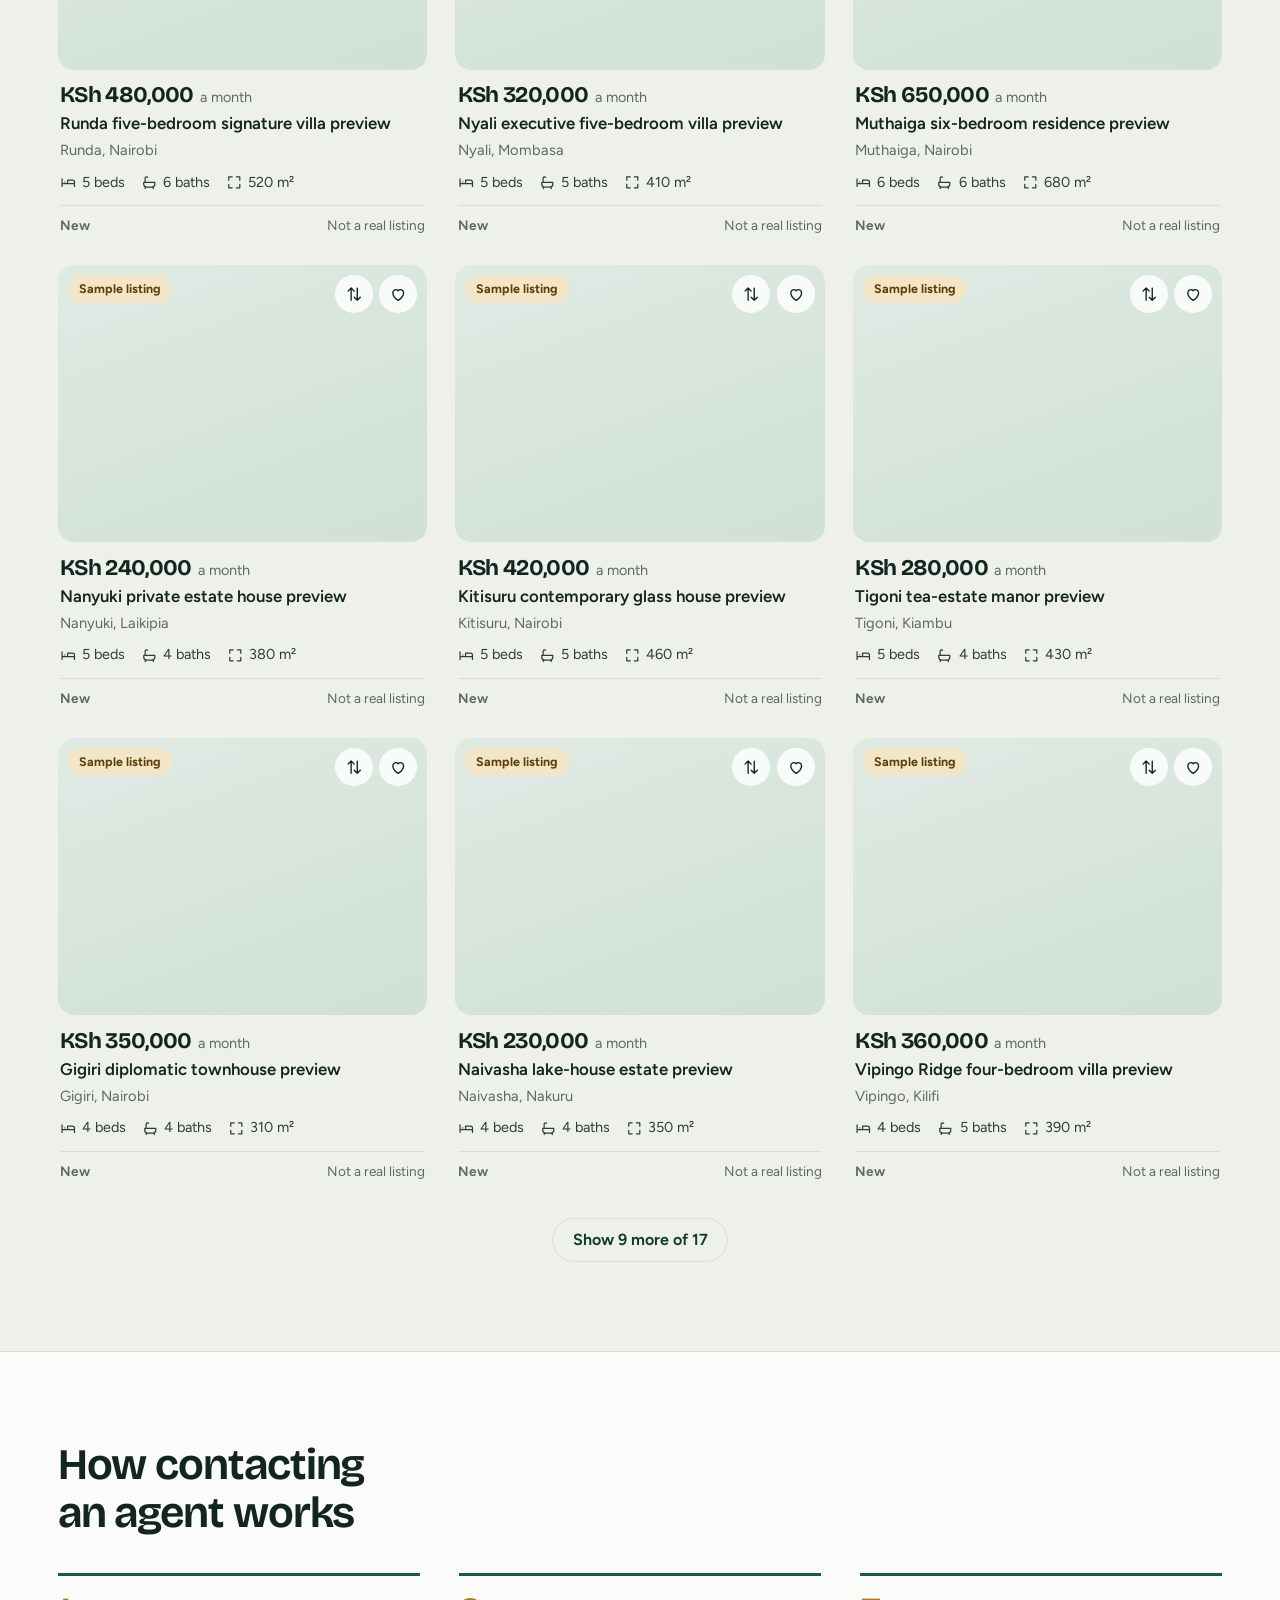
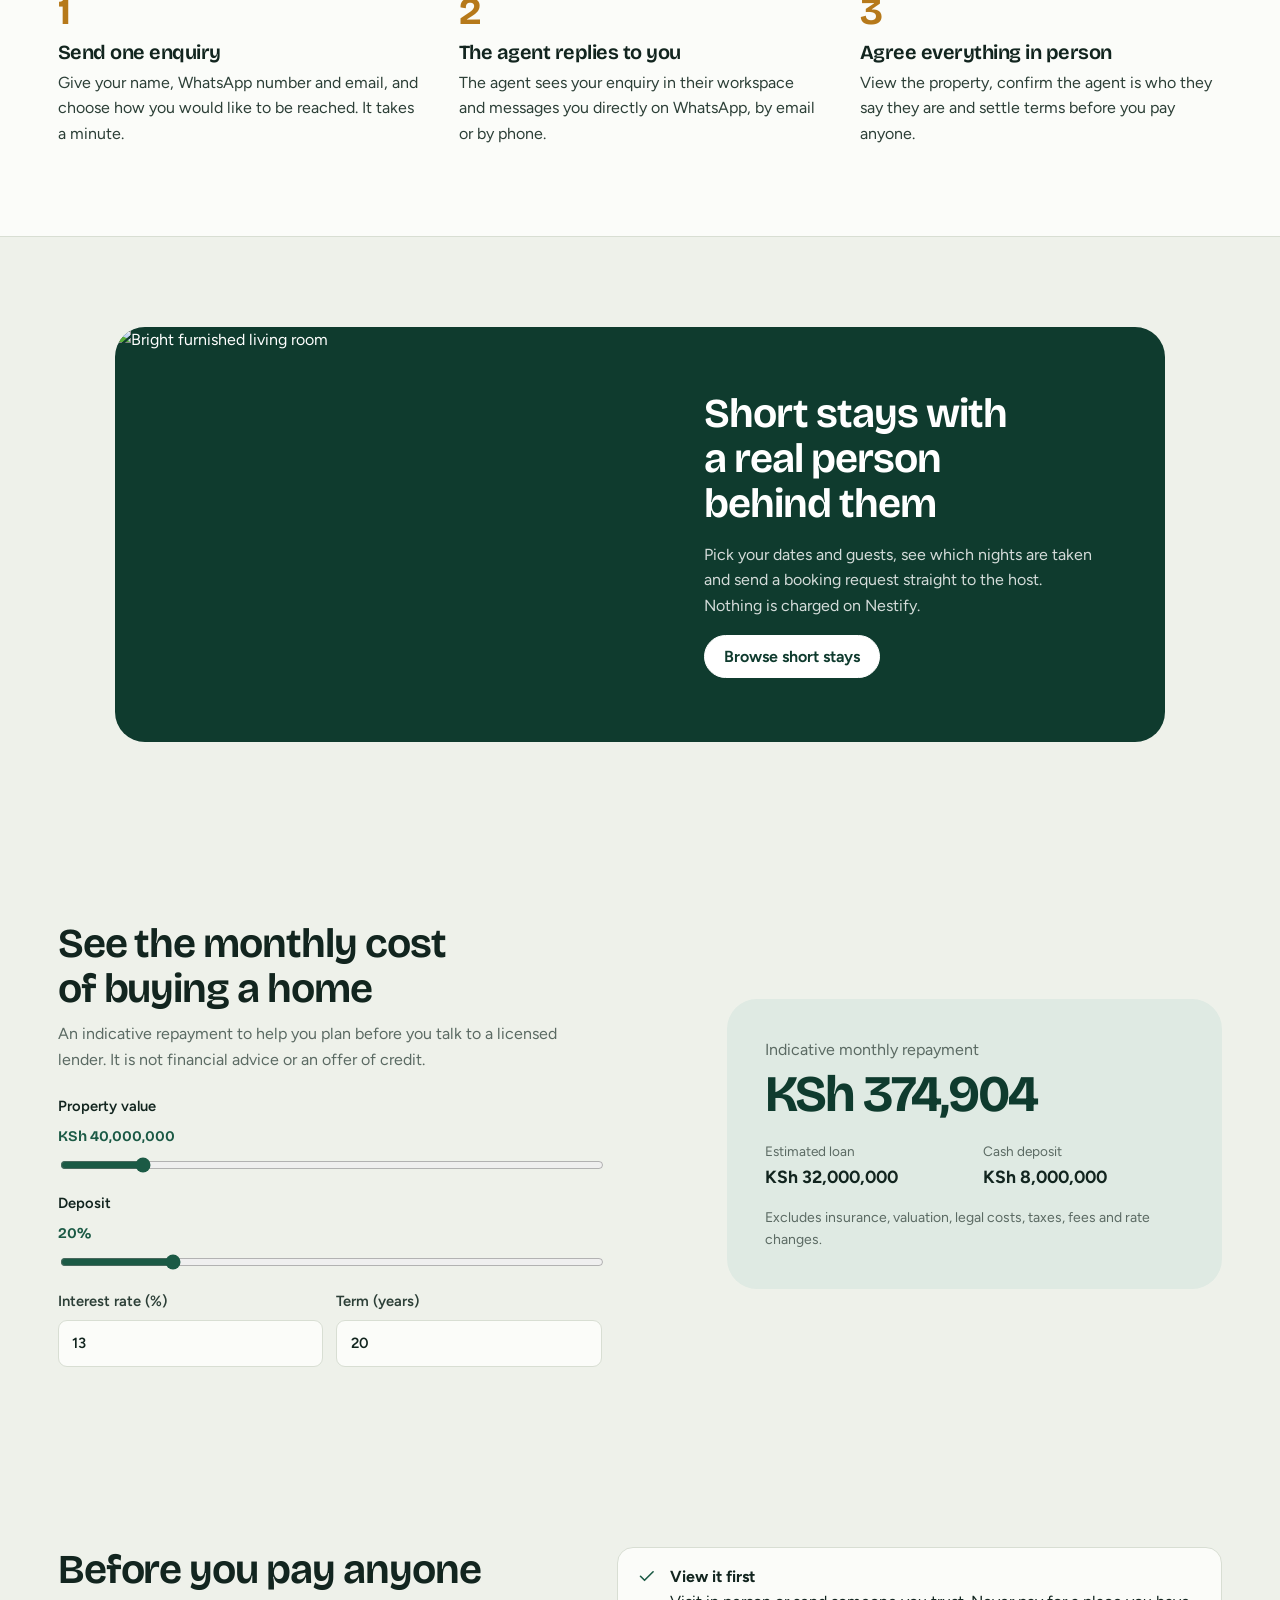
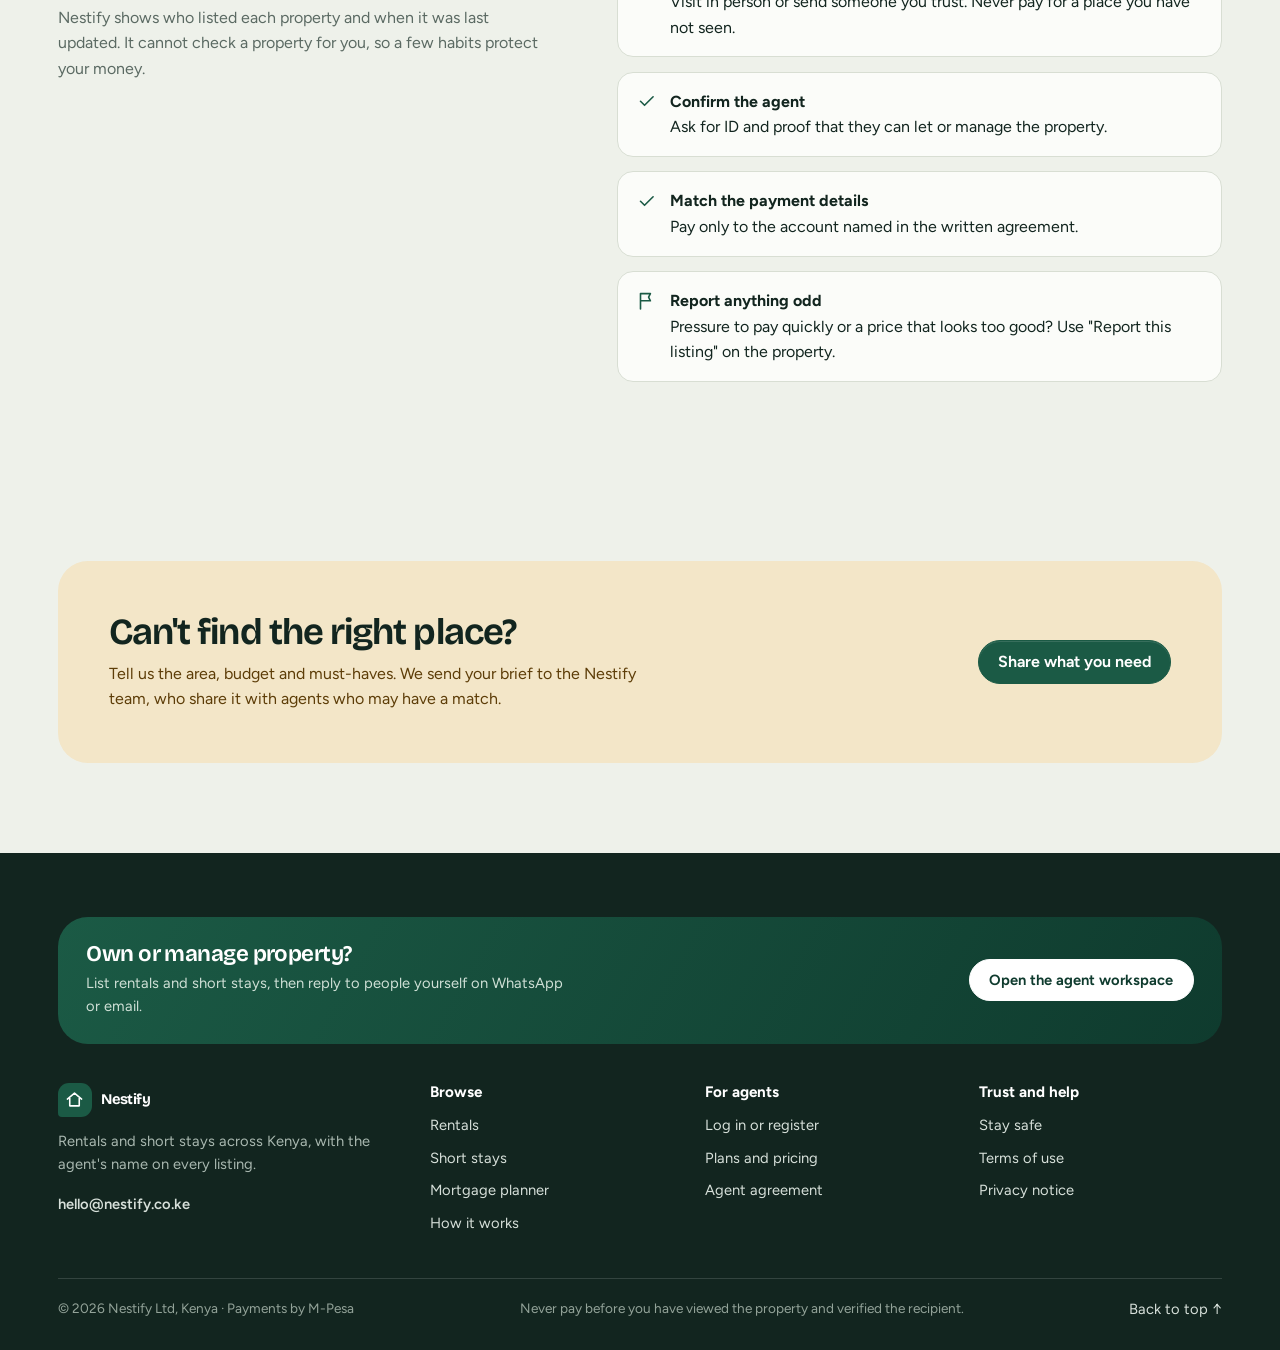
==== commit b66bdd57: "organized files into folders retry" ====
--- a/index.html
+++ b/index.html
@@ -14,13 +14,8 @@
 <link rel="preconnect" href="https://fonts.googleapis.com"/>
 <link rel="preconnect" href="https://fonts.gstatic.com" crossorigin/>
 <link href="https://fonts.googleapis.com/css2?family=Bricolage+Grotesque:opsz,wght@12..96,500..800&family=Figtree:wght@400..700&display=swap" rel="stylesheet"/>
-<<<<<<< HEAD
 <link rel="stylesheet" href="assets/css/base.css"/>
 <link rel="stylesheet" href="assets/css/style.css"/>
-=======
-<link rel="stylesheet" href="base.css"/>
-<link rel="stylesheet" href="style.css"/>
->>>>>>> 72035837840c0b0dedb3fb3785dcd25687bc852e
 </head>
 <body>
 <a class="skip" href="#listings">Skip to listings</a>
@@ -214,16 +209,9 @@
 <dialog id="lightbox" class="modal"><div id="lightboxBody"></div></dialog>
 
 <script src="https://cdn.jsdelivr.net/npm/@supabase/supabase-js@2.45.4/dist/umd/supabase.js"></script>
-<<<<<<< HEAD
 <script src="assets/js/config.js"></script>
 <script src="assets/js/common.js"></script>
 <script src="assets/js/demo-data.js"></script>
 <script src="assets/js/script.js"></script>
-=======
-<script src="config.js"></script>
-<script src="common.js"></script>
-<script src="demo-data.js"></script>
-<script src="script.js"></script>
->>>>>>> 72035837840c0b0dedb3fb3785dcd25687bc852e
 </body>
 </html>
